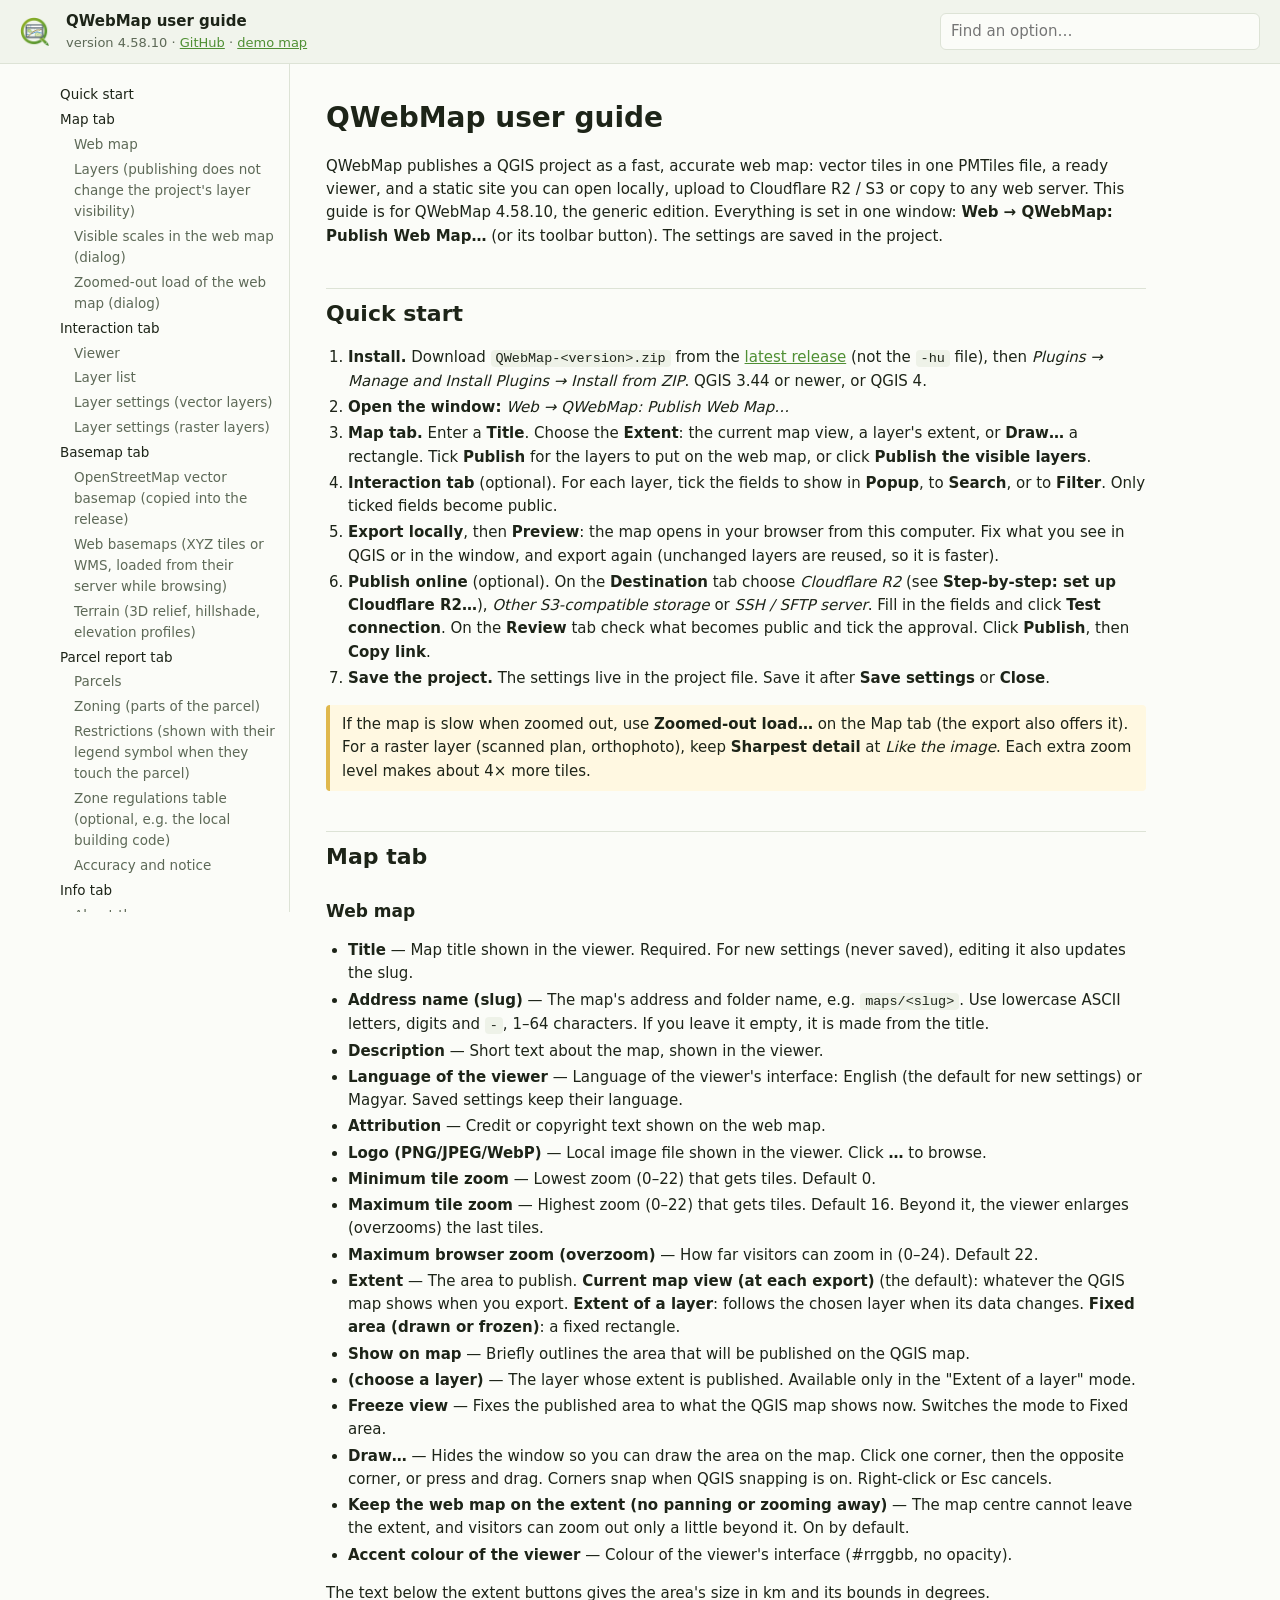
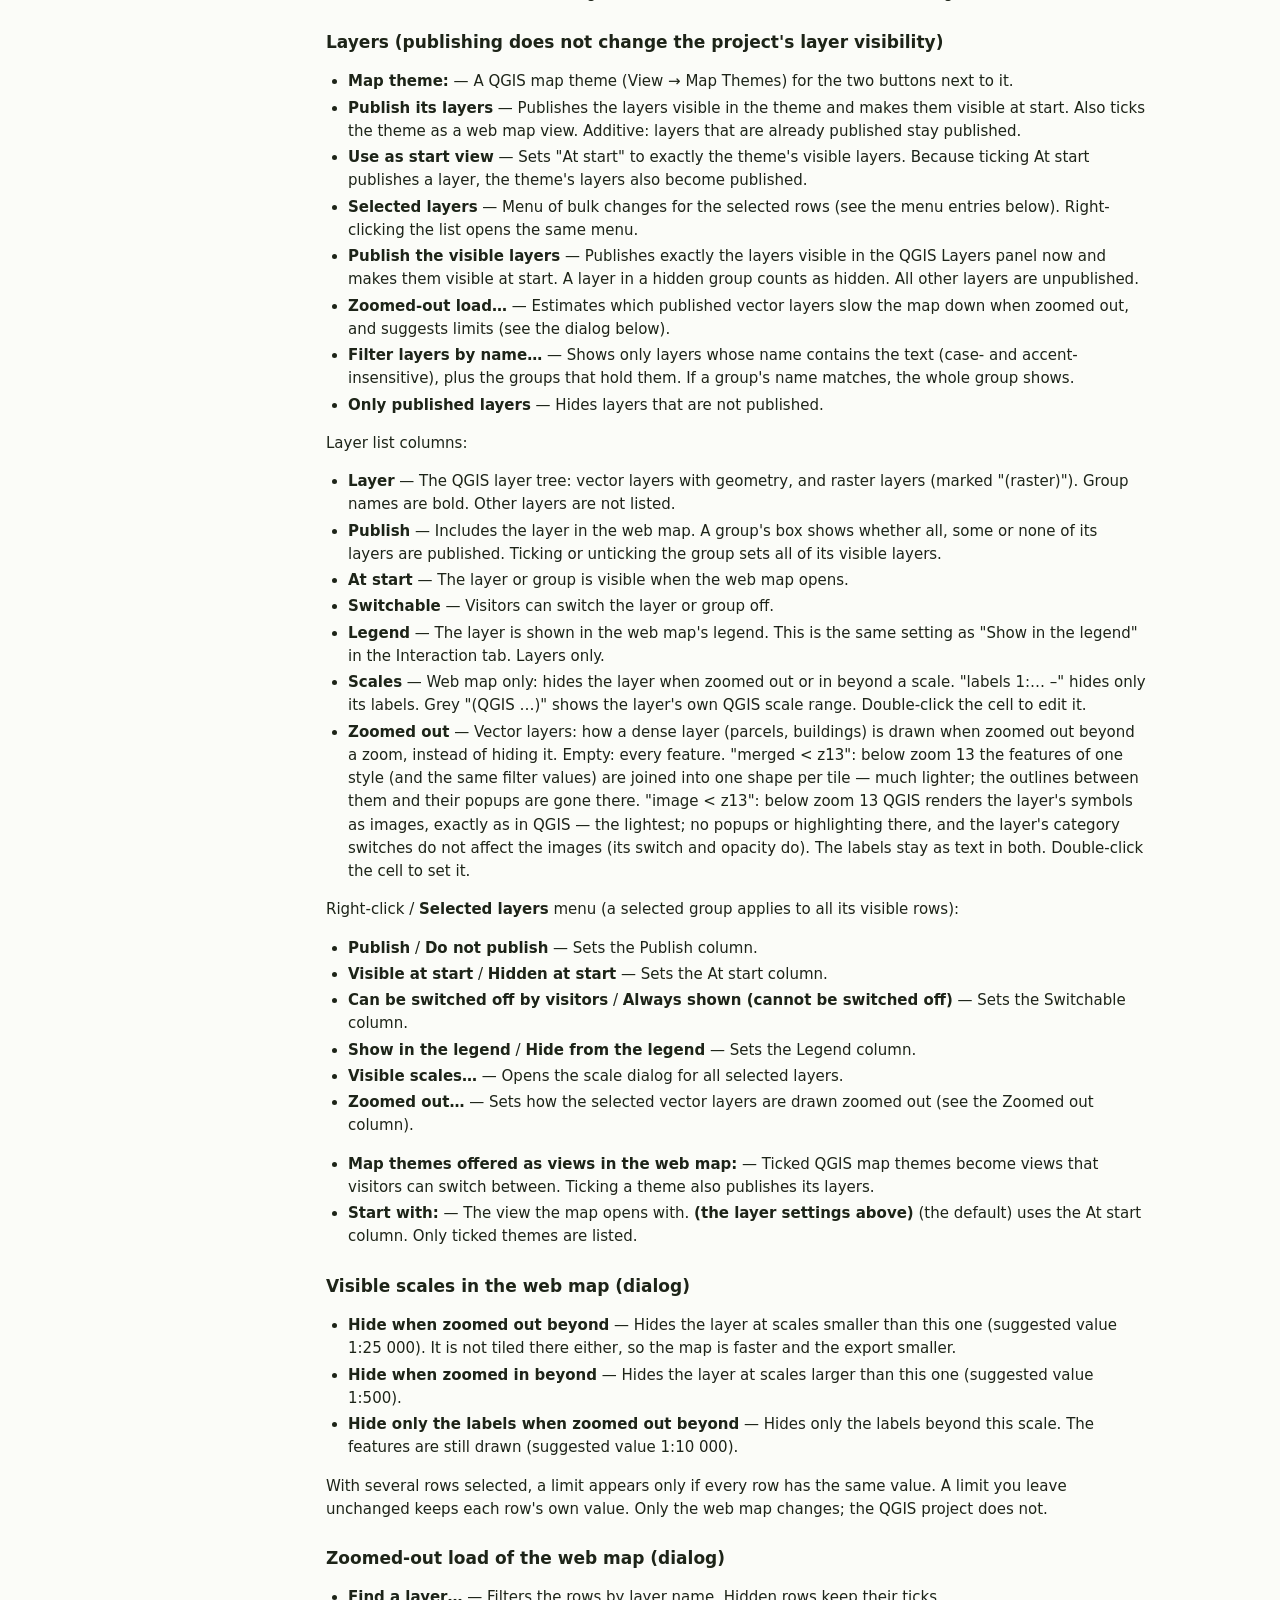
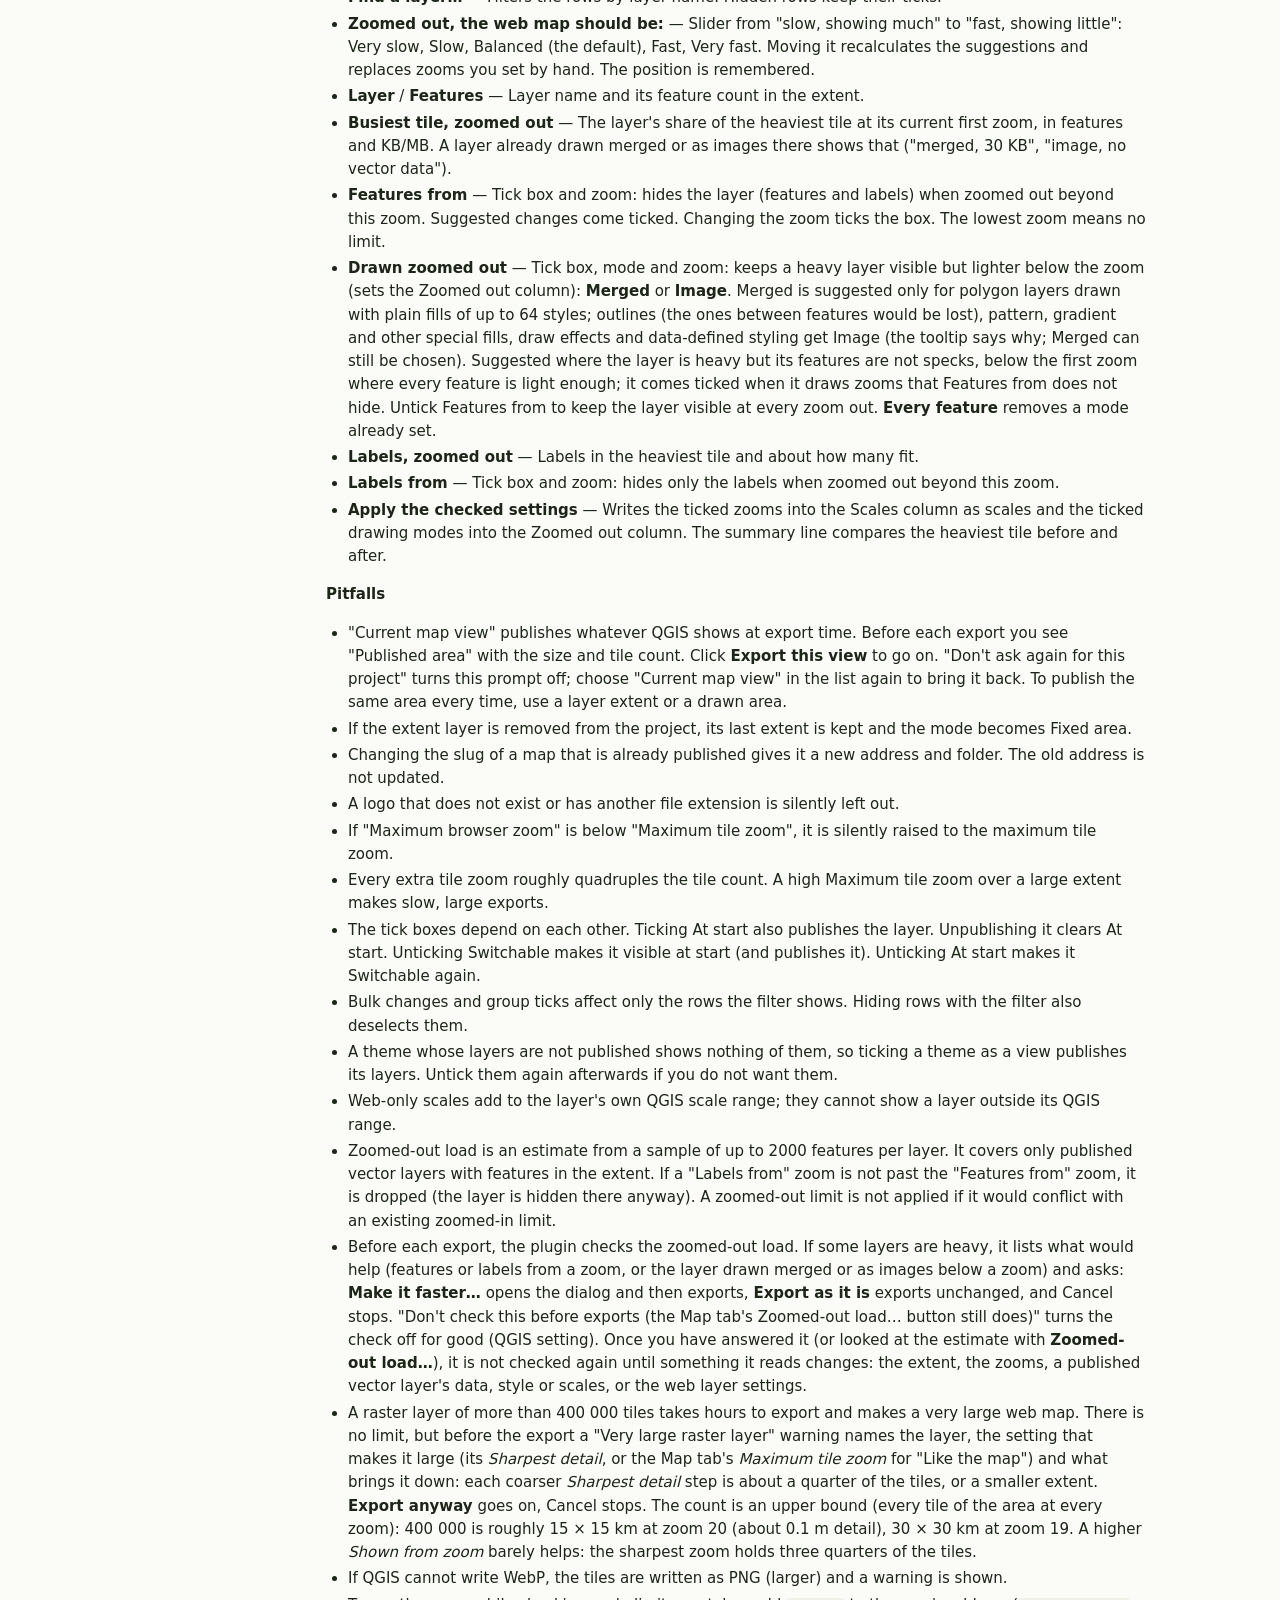
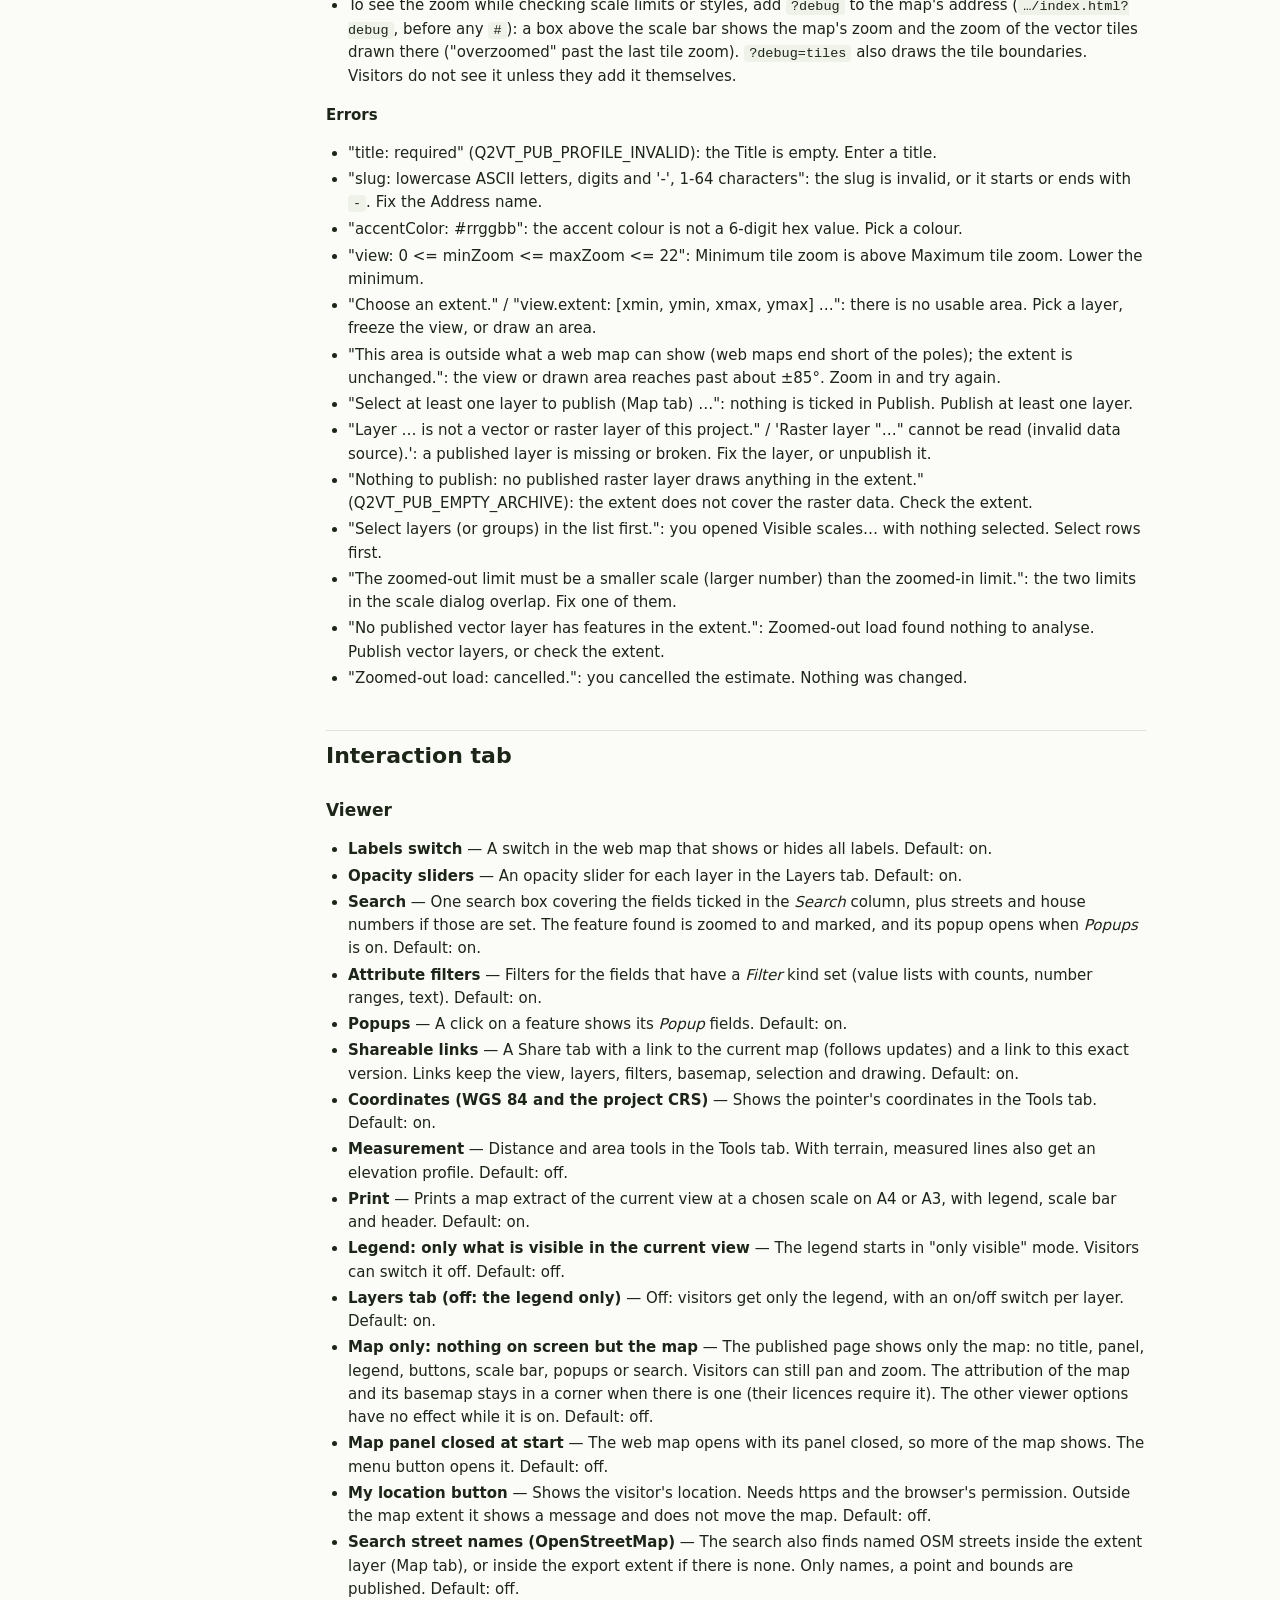
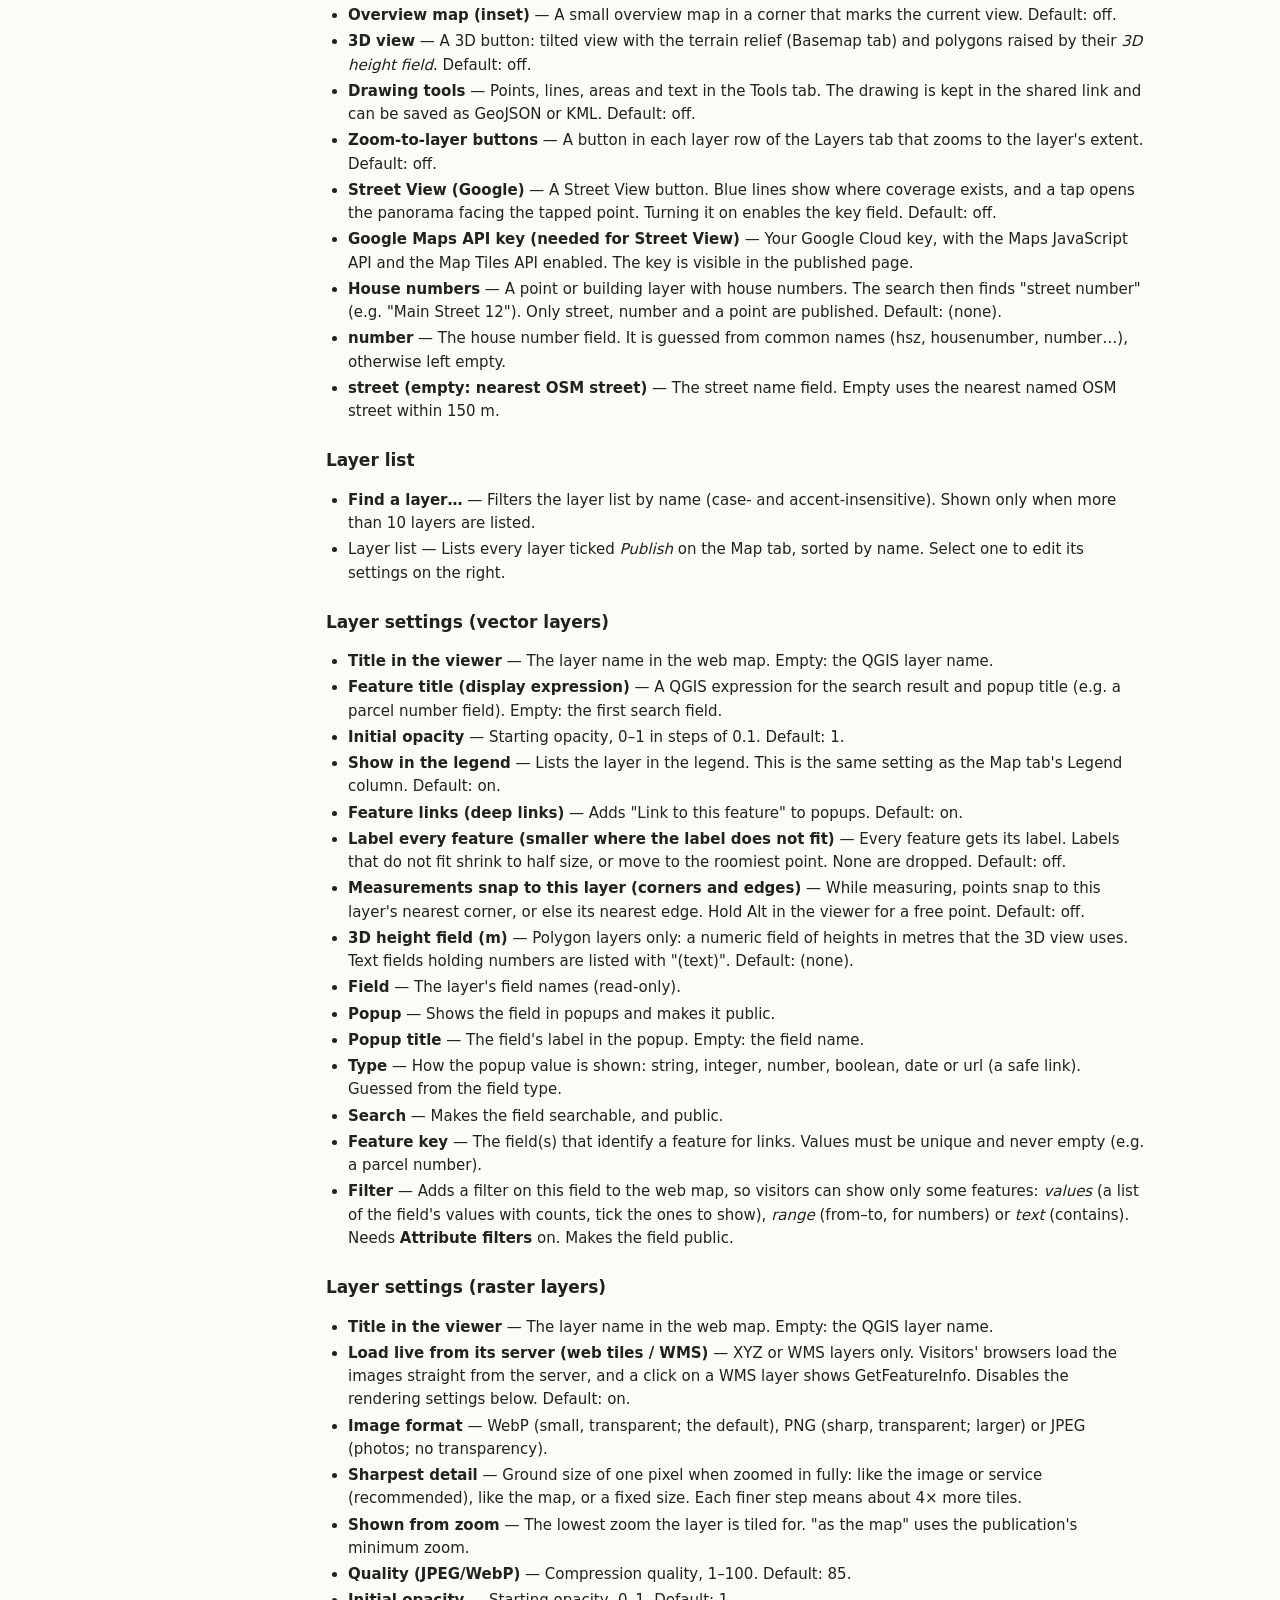
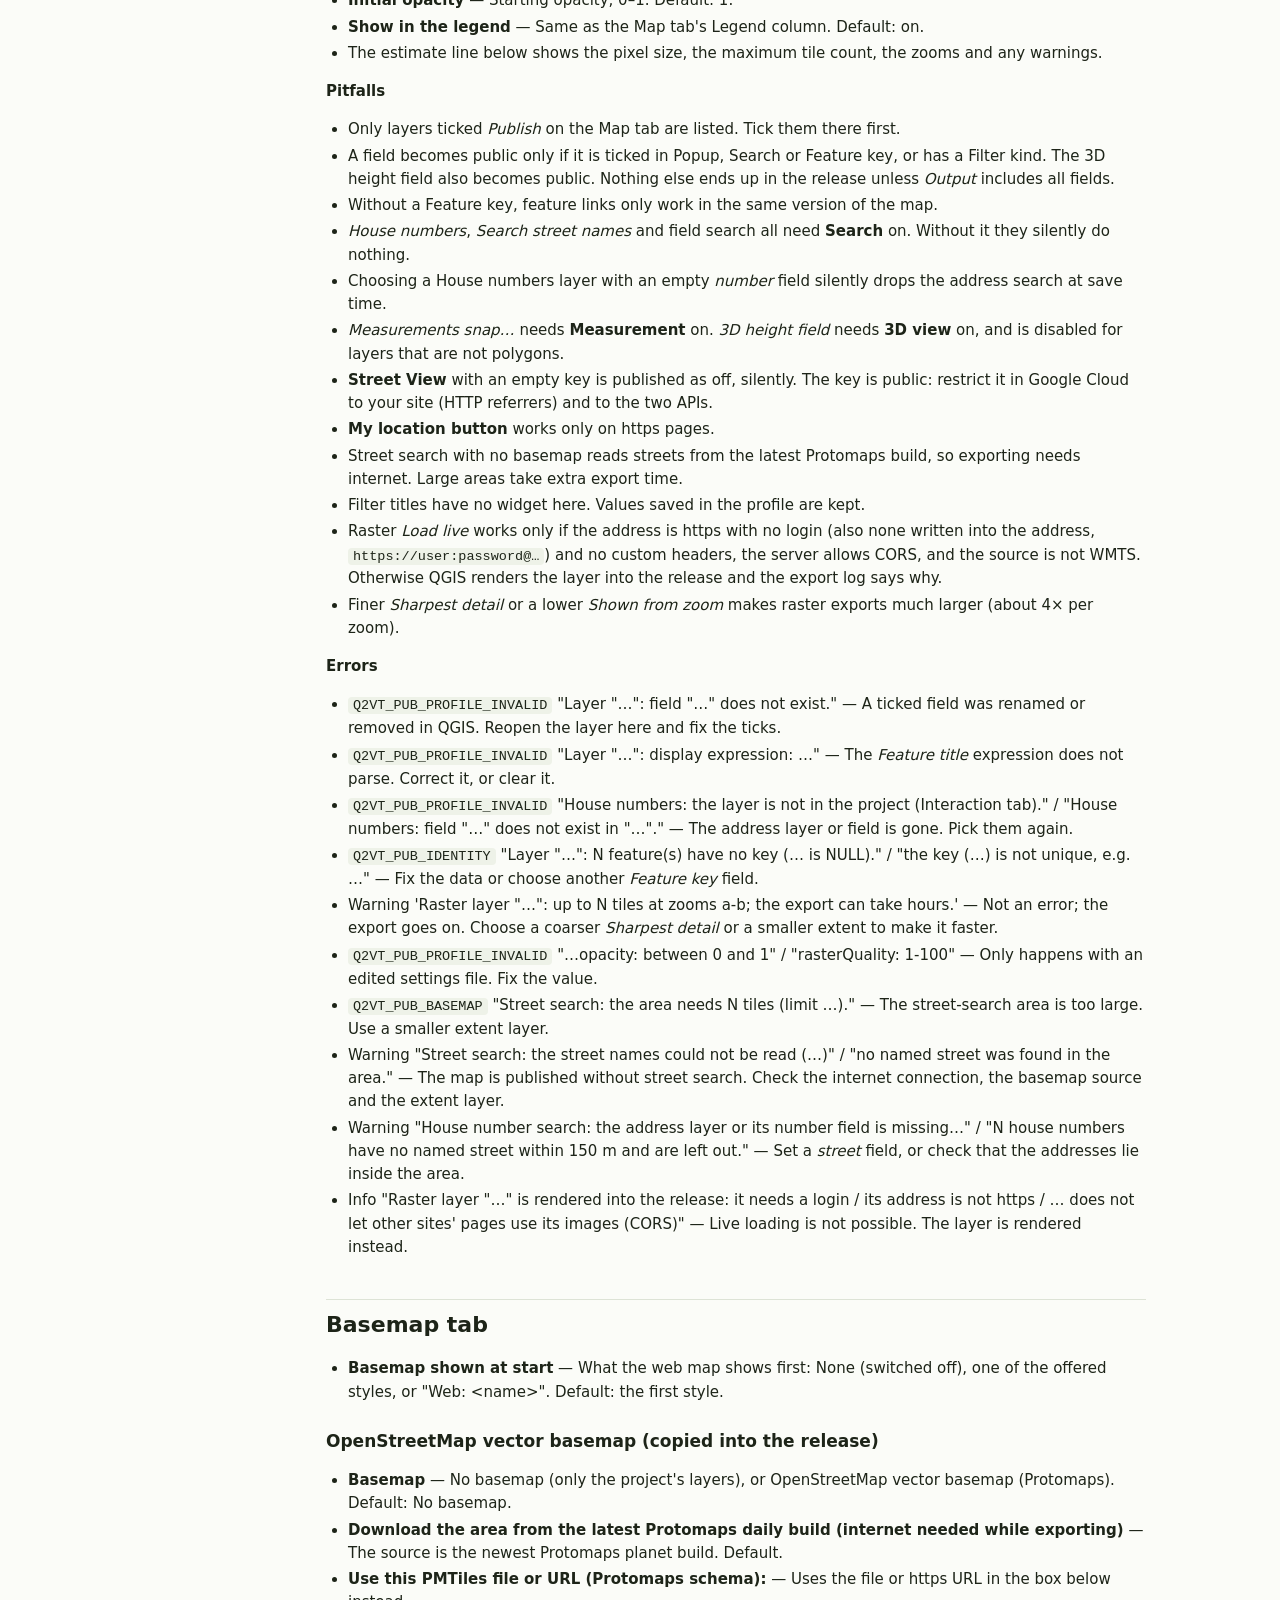
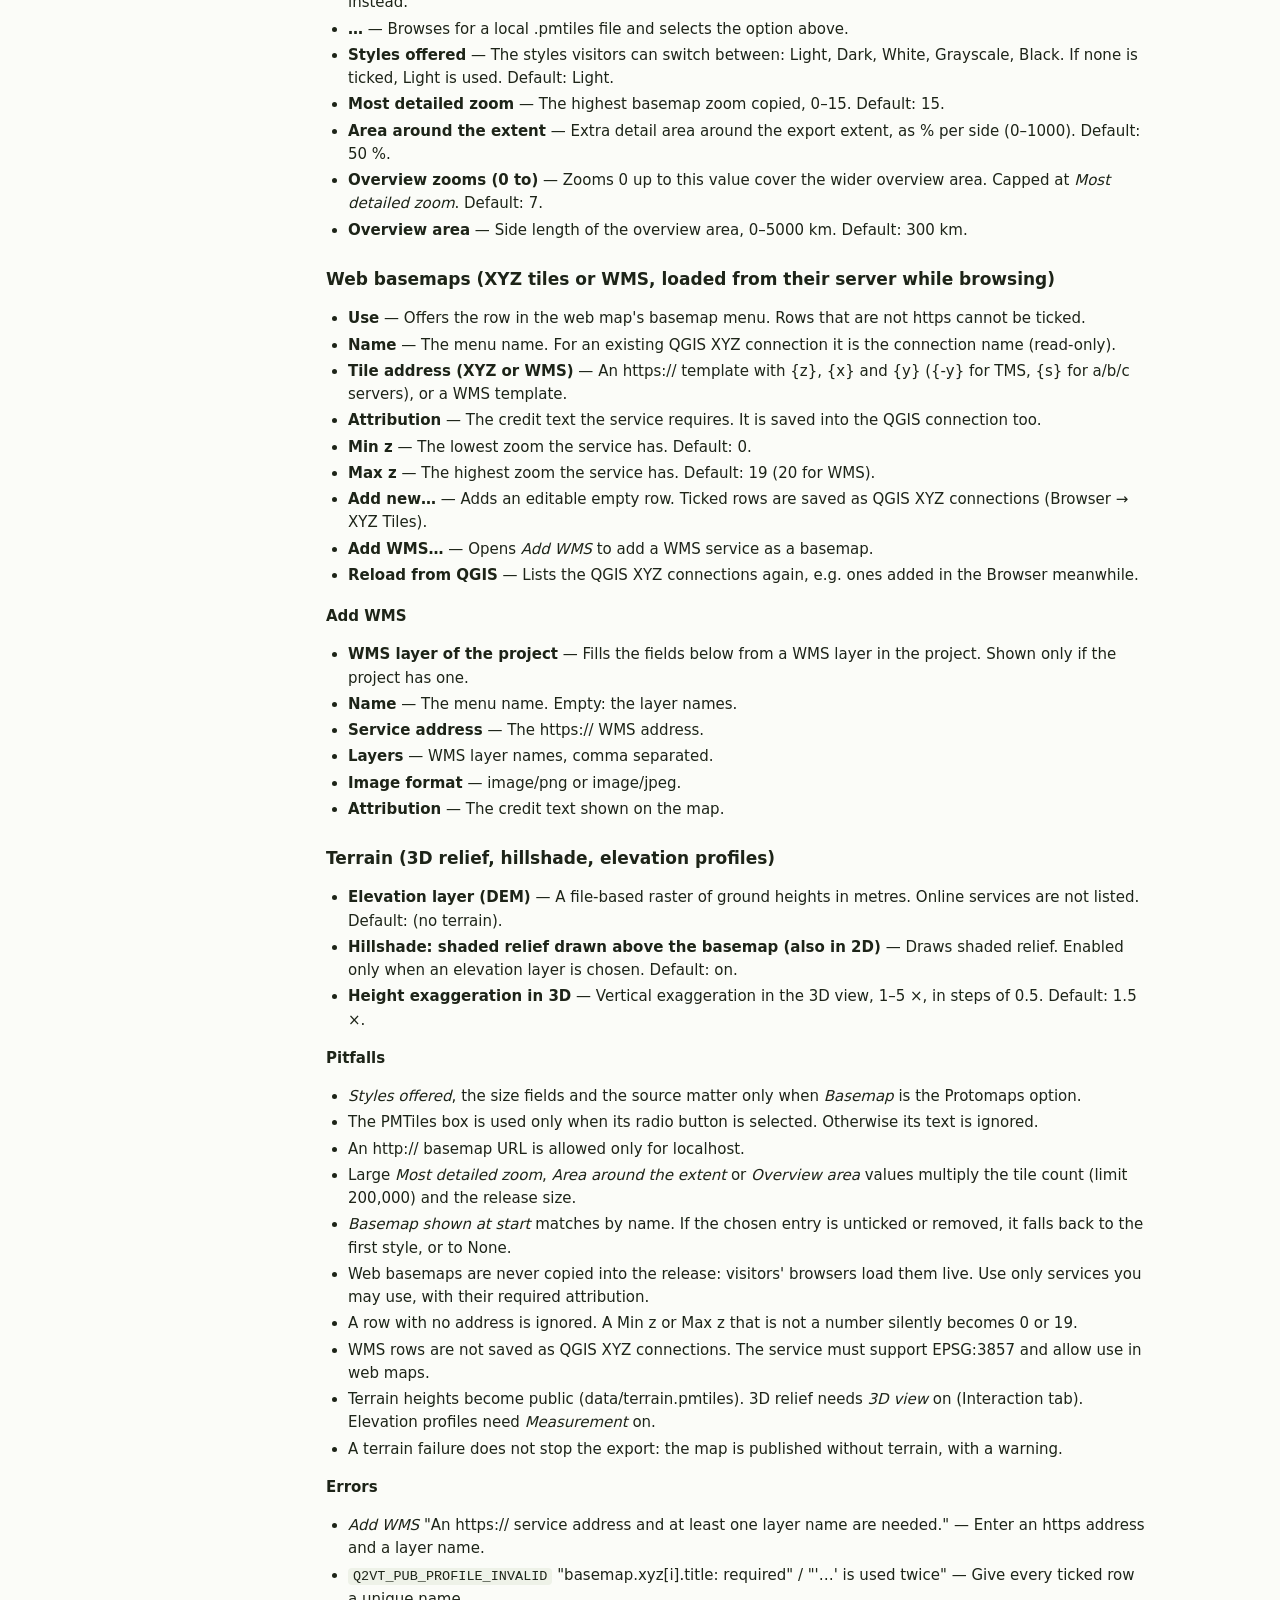
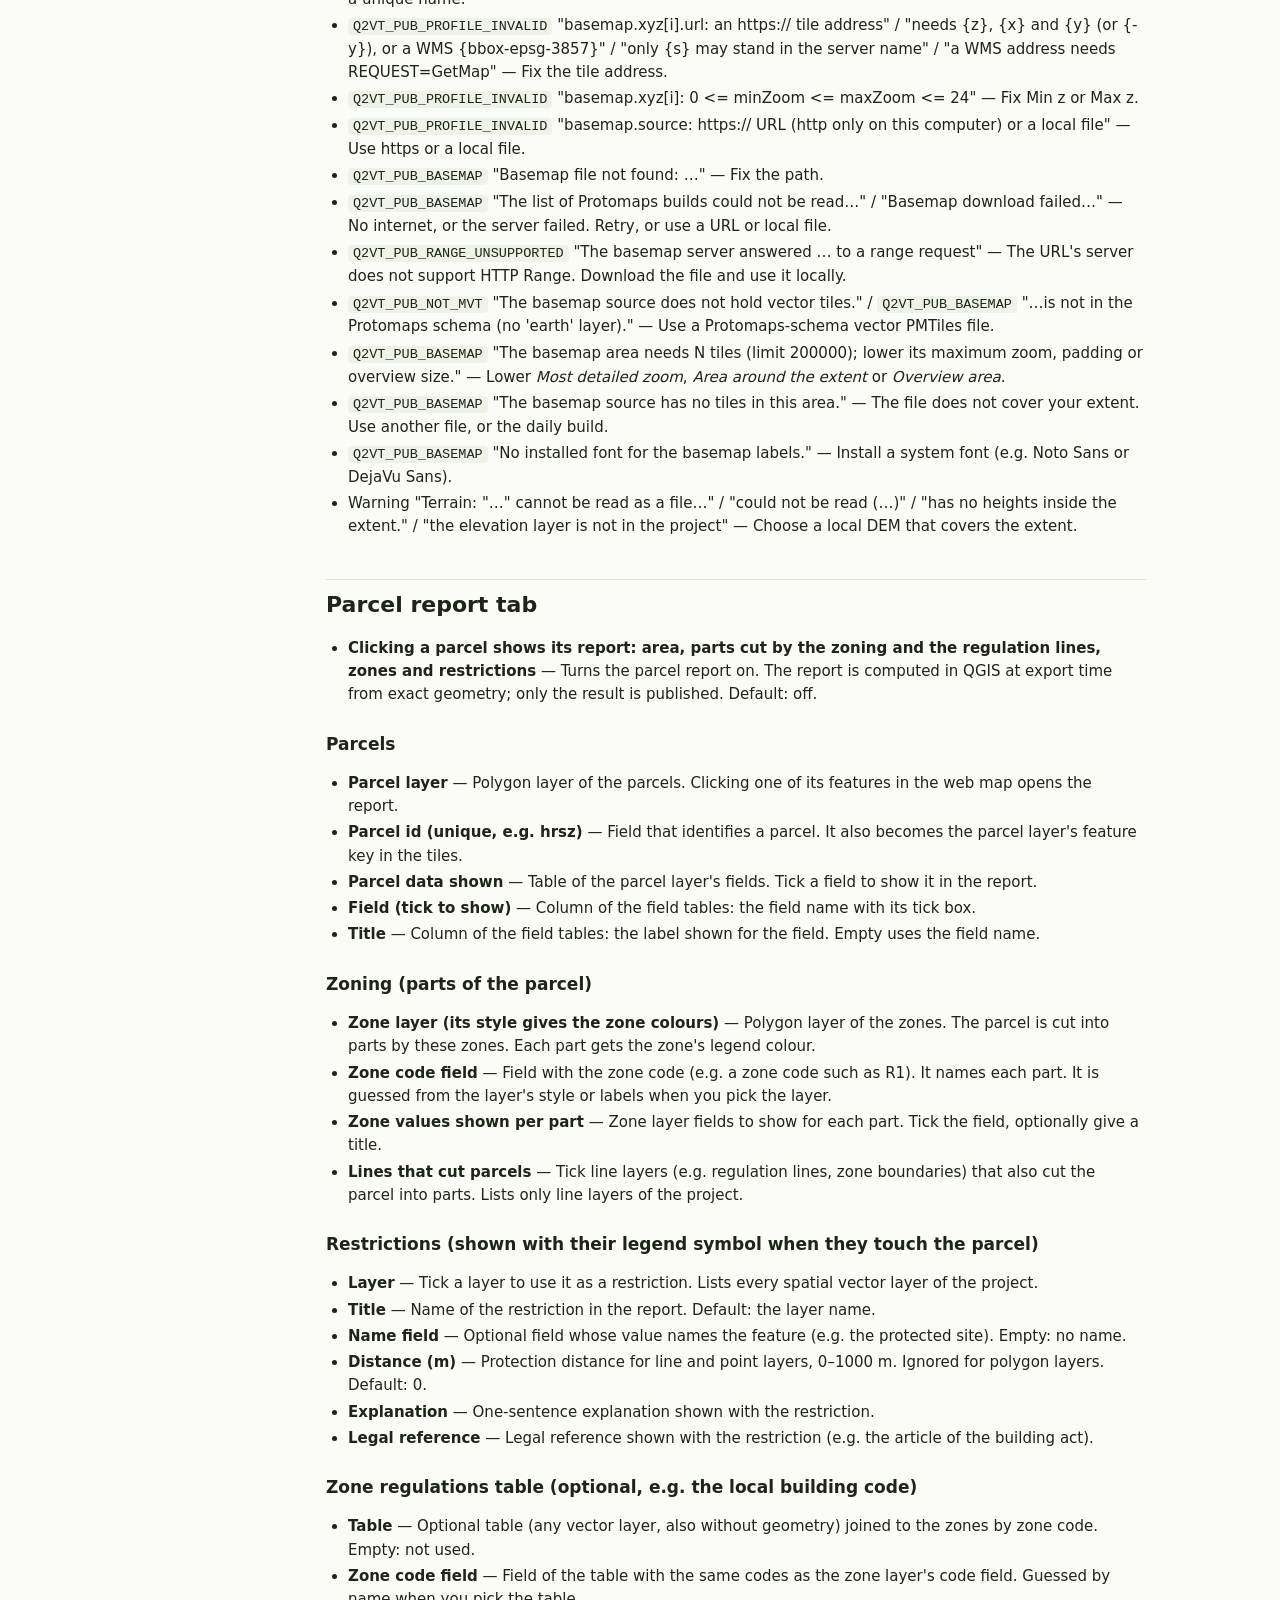
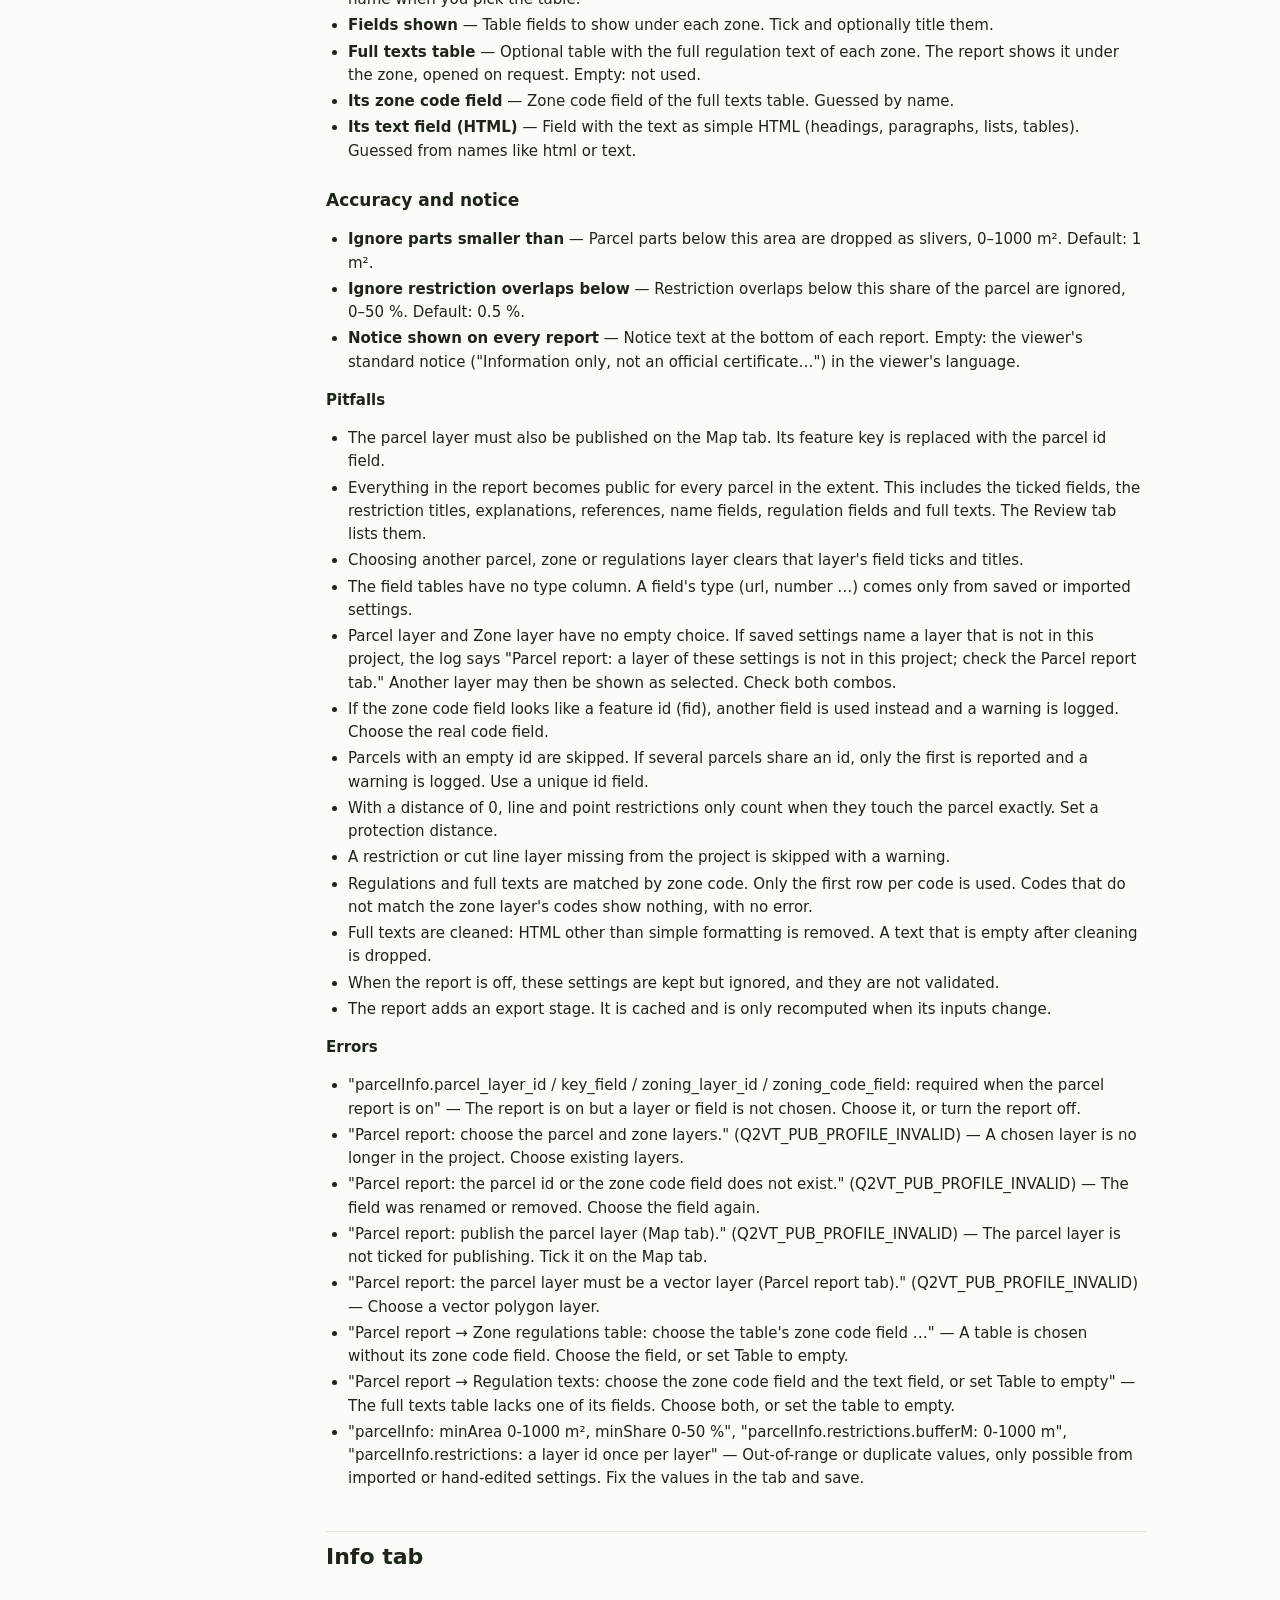
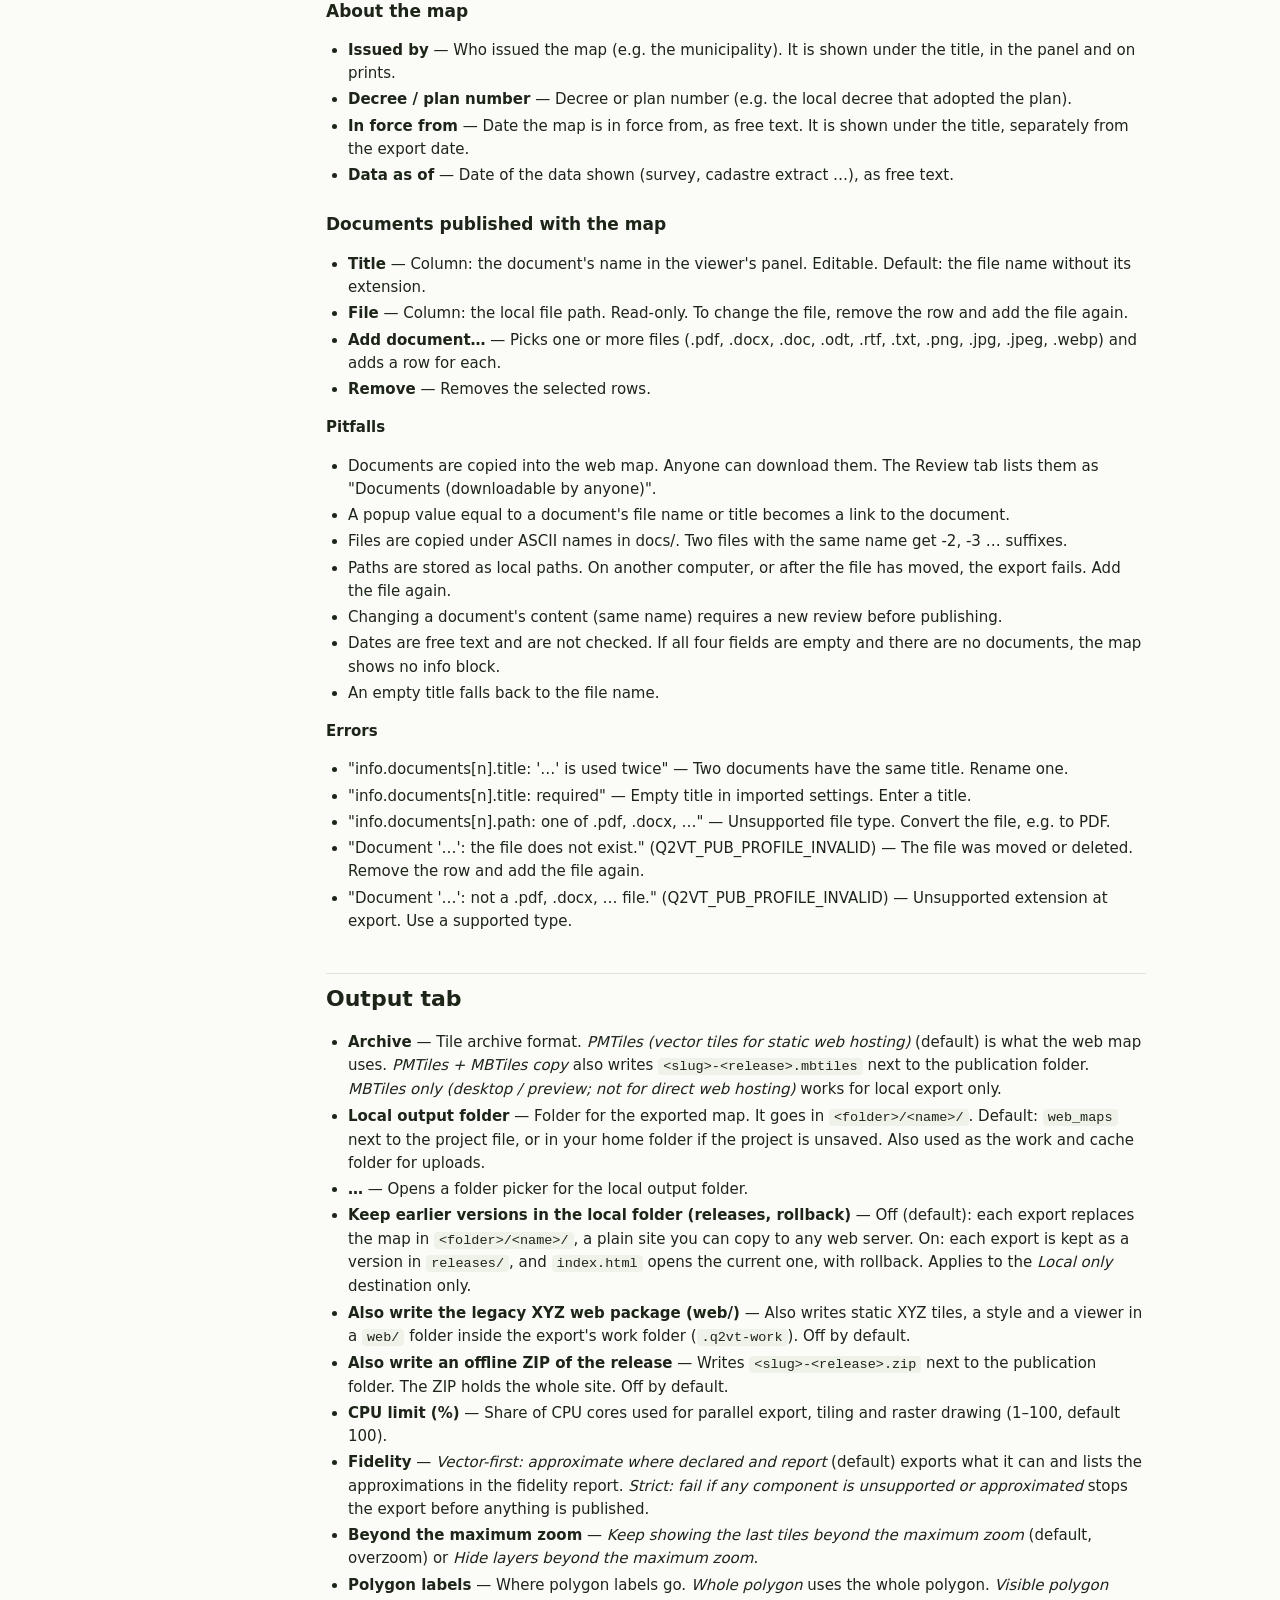
==== usage/index.html @ a3e6a0f9 "User guide: 5ec32c9" ====
<!doctype html>
<html lang="en">
<head>
<meta charset="utf-8">
<meta name="viewport" content="width=device-width, initial-scale=1">
<title>QWebMap user guide</title>
<meta name="description" content="How to use QWebMap, the QGIS plugin that publishes a QGIS project as a web map: every option of the Publish window, with pitfalls and errors.">
<link rel="icon" type="image/png" href="icons/icon.png">
<style>
:root { --bg: #fbfcf8; --fg: #1d2418; --muted: #5d6957; --line: #dde3d6; --panel: #f1f4ec; --accent: #4f8f33;
  --code: #eef2e8; --note: #fff8e1; --note-line: #e0b84d; color-scheme: light; }
@media (prefers-color-scheme: dark) { :root { --bg: #151a13; --fg: #e3e9dc; --muted: #9aa692; --line: #2d3628;
  --panel: #1c2319; --accent: #8cc56b; --code: #242c20; --note: #2b2617; --note-line: #8a7030; color-scheme: dark; } }
* { box-sizing: border-box; }
body { margin: 0; background: var(--bg); color: var(--fg); font: 15px/1.55 system-ui, -apple-system, "Segoe UI", Roboto, sans-serif; }
a { color: var(--accent); }
header { position: sticky; top: 0; z-index: 4; display: flex; gap: 16px; align-items: center; padding: 10px 20px;
  background: var(--panel); border-bottom: 1px solid var(--line); }
header img { width: 30px; height: 30px; }
header .name { font-weight: 700; }
header .ver { color: var(--muted); font-size: 13px; }
header input { margin-left: auto; width: min(320px, 45vw); padding: 6px 10px; border: 1px solid var(--line);
  border-radius: 6px; background: var(--bg); color: var(--fg); font: inherit; }
.layout { display: grid; grid-template-columns: 250px minmax(0, 1fr); max-width: 1200px; margin: 0 auto; }
nav { position: sticky; top: 52px; align-self: start; max-height: calc(100vh - 52px); overflow: auto; padding: 18px 12px 40px 20px;
  font-size: 13.5px; border-right: 1px solid var(--line); }
nav a { display: block; padding: 2px 0; color: var(--fg); text-decoration: none; }
nav a.sub { padding-left: 14px; color: var(--muted); }
nav a:hover { color: var(--accent); }
main { padding: 8px 36px 80px; min-width: 0; }
main > * { max-width: 820px; }
h1 { font-size: 28px; margin: 24px 0 4px; }
h2, h3, h4 { scroll-margin-top: var(--header-h, 70px); }
h2 { font-size: 22px; margin: 40px 0 8px; padding-top: 8px; border-top: 1px solid var(--line); }
h3 { font-size: 17px; margin: 24px 0 6px; }
h4 { font-size: 15px; margin: 18px 0 4px; }
ul, ol { padding-left: 22px; }
li { margin: 3px 0; }
code { background: var(--code); padding: 1px 5px; border-radius: 4px; font-size: 13.5px; }
.note { border-left: 4px solid var(--note-line); background: var(--note); padding: 8px 12px; margin: 12px 0; border-radius: 4px; }
.table { overflow-x: auto; }
table { border-collapse: collapse; margin: 10px 0; font-size: 14px; }
th, td { border: 1px solid var(--line); padding: 5px 9px; text-align: left; vertical-align: top; }
th { background: var(--panel); }
.hidden { display: none !important; }
mark { background: #f6e27a; color: #1d2418; }
#toc-button { display: none; padding: 6px 10px; border: 1px solid var(--line); border-radius: 6px; background: var(--bg);
  color: var(--fg); font: inherit; cursor: pointer; }
@media (max-width: 860px) {
  .layout { grid-template-columns: 1fr; }
  header { flex-wrap: wrap; gap: 8px 12px; }
  header input { order: 3; width: 100%; margin-left: 0; }
  #toc-button { display: block; margin-left: auto; }
  nav { display: none; position: fixed; z-index: 3; left: 0; right: 0; bottom: 0; top: var(--header-h, 100px);
    max-height: none; background: var(--panel); border-right: 0; border-top: 1px solid var(--line); padding: 12px 20px 40px;
    font-size: 15px; }
  nav a { padding: 6px 0; }
  nav.open { display: block; }
  main { padding: 8px 16px 60px; }
}
</style>
</head>
<body>
<header>
  <img src="icons/icon.png" alt="">
  <div><div class="name">QWebMap user guide</div><div class="ver">version 4.58.10 · <a href="https://github.com/danzig666/QWebMap">GitHub</a> · <a href="https://danzig666.github.io/QWebMap/">demo map</a></div></div>
  <button id="toc-button" type="button" aria-expanded="false" aria-controls="toc">Contents</button>
  <input id="find" type="search" placeholder="Find an option…" aria-label="Find an option">
</header>
<div class="layout">
<nav id="toc"><a href="#quick-start">Quick start</a>
<a href="#map-tab">Map tab</a>
<a href="#web-map" class="sub">Web map</a>
<a href="#layers-publishing-does-not-change-the-project-s-layer-visibility" class="sub">Layers (publishing does not change the project's layer visibility)</a>
<a href="#visible-scales-in-the-web-map-dialog" class="sub">Visible scales in the web map (dialog)</a>
<a href="#zoomed-out-load-of-the-web-map-dialog" class="sub">Zoomed-out load of the web map (dialog)</a>
<a href="#interaction-tab">Interaction tab</a>
<a href="#viewer" class="sub">Viewer</a>
<a href="#layer-list" class="sub">Layer list</a>
<a href="#layer-settings-vector-layers" class="sub">Layer settings (vector layers)</a>
<a href="#layer-settings-raster-layers" class="sub">Layer settings (raster layers)</a>
<a href="#basemap-tab">Basemap tab</a>
<a href="#openstreetmap-vector-basemap-copied-into-the-release" class="sub">OpenStreetMap vector basemap (copied into the release)</a>
<a href="#web-basemaps-xyz-tiles-or-wms-loaded-from-their-server-while-browsing" class="sub">Web basemaps (XYZ tiles or WMS, loaded from their server while browsing)</a>
<a href="#terrain-3d-relief-hillshade-elevation-profiles" class="sub">Terrain (3D relief, hillshade, elevation profiles)</a>
<a href="#parcel-report-tab">Parcel report tab</a>
<a href="#parcels" class="sub">Parcels</a>
<a href="#zoning-parts-of-the-parcel" class="sub">Zoning (parts of the parcel)</a>
<a href="#restrictions-shown-with-their-legend-symbol-when-they-touch-the-parcel" class="sub">Restrictions (shown with their legend symbol when they touch the parcel)</a>
<a href="#zone-regulations-table-optional-e-g-the-local-building-code" class="sub">Zone regulations table (optional, e.g. the local building code)</a>
<a href="#accuracy-and-notice" class="sub">Accuracy and notice</a>
<a href="#info-tab">Info tab</a>
<a href="#about-the-map" class="sub">About the map</a>
<a href="#documents-published-with-the-map" class="sub">Documents published with the map</a>
<a href="#output-tab">Output tab</a>
<a href="#destination-tab">Destination tab</a>
<a href="#cloudflare-r2-and-s3-compatible-storage" class="sub">Cloudflare R2 and S3-compatible storage</a>
<a href="#ssh-sftp-server" class="sub">SSH / SFTP server</a>
<a href="#cloudflare-r2-step-by-step-guide-window" class="sub">Cloudflare R2: step by step (guide window)</a>
<a href="#releases-of-lt-map-gt-releases-and-rollback-window" class="sub">Releases of &lt;map&gt; (Releases and rollback… window)</a>
<a href="#review-tab">Review tab</a>
<a href="#window-buttons">Window buttons</a>
<a href="#command-line-processing">Command line (Processing)</a>
<a href="#keeping-this-guide-up-to-date">Keeping this guide up to date</a></nav>
<main>
<h1 id="qwebmap-user-guide">QWebMap user guide</h1>
<p>QWebMap publishes a QGIS project as a fast, accurate web map: vector tiles in one PMTiles file, a ready viewer, and a static site you can open locally, upload to Cloudflare R2 / S3 or copy to any web server. This guide is for QWebMap 4.58.10, the generic edition. Everything is set in one window: <strong>Web → QWebMap: Publish Web Map…</strong> (or its toolbar button). The settings are saved in the project.</p>
<h2 id="quick-start">Quick start</h2>
<ol><li>
<strong>Install.</strong> Download <code>QWebMap-&lt;version&gt;.zip</code> from the <a href="https://github.com/danzig666/QWebMap/releases/latest">latest release</a> (not the <code>-hu</code> file), then <em>Plugins → Manage and Install Plugins → Install from ZIP</em>. QGIS 3.44 or newer, or QGIS 4.
</li><li>
<strong>Open the window:</strong> <em>Web → QWebMap: Publish Web Map…</em>
</li><li>
<strong>Map tab.</strong> Enter a <strong>Title</strong>. Choose the <strong>Extent</strong>: the current map view, a layer's extent, or <strong>Draw…</strong> a rectangle. Tick <strong>Publish</strong> for the layers to put on the web map, or click <strong>Publish the visible layers</strong>.
</li><li>
<strong>Interaction tab</strong> (optional). For each layer, tick the fields to show in <strong>Popup</strong>, to <strong>Search</strong>, or to <strong>Filter</strong>. Only ticked fields become public.
</li><li>
<strong>Export locally</strong>, then <strong>Preview</strong>: the map opens in your browser from this computer. Fix what you see in QGIS or in the window, and export again (unchanged layers are reused, so it is faster).
</li><li>
<strong>Publish online</strong> (optional). On the <strong>Destination</strong> tab choose <em>Cloudflare R2</em> (see <strong>Step-by-step: set up Cloudflare R2…</strong>), <em>Other S3-compatible storage</em> or <em>SSH / SFTP server</em>. Fill in the fields and click <strong>Test connection</strong>. On the <strong>Review</strong> tab check what becomes public and tick the approval. Click <strong>Publish</strong>, then <strong>Copy link</strong>.
</li><li>
<strong>Save the project.</strong> The settings live in the project file. Save it after <strong>Save settings</strong> or <strong>Close</strong>.
</li></ol>
<div class="note">If the map is slow when zoomed out, use <strong>Zoomed-out load…</strong> on the Map tab (the export also offers it). For a raster layer (scanned plan, orthophoto), keep <strong>Sharpest detail</strong> at <em>Like the image</em>. Each extra zoom level makes about 4× more tiles.</div>
<h2 id="map-tab">Map tab</h2>
<h3 id="web-map">Web map</h3>
<ul><li>
<strong>Title</strong> — Map title shown in the viewer. Required. For new settings (never saved), editing it also updates the slug.
</li><li>
<strong>Address name (slug)</strong> — The map's address and folder name, e.g. <code>maps/&lt;slug&gt;</code>. Use lowercase ASCII letters, digits and <code>-</code>, 1–64 characters. If you leave it empty, it is made from the title.
</li><li>
<strong>Description</strong> — Short text about the map, shown in the viewer.
</li><li>
<strong>Language of the viewer</strong> — Language of the viewer's interface: English (the default for new settings) or Magyar. Saved settings keep their language.
</li><li>
<strong>Attribution</strong> — Credit or copyright text shown on the web map.
</li><li>
<strong>Logo (PNG/JPEG/WebP)</strong> — Local image file shown in the viewer. Click <strong>…</strong> to browse.
</li><li>
<strong>Minimum tile zoom</strong> — Lowest zoom (0–22) that gets tiles. Default 0.
</li><li>
<strong>Maximum tile zoom</strong> — Highest zoom (0–22) that gets tiles. Default 16. Beyond it, the viewer enlarges (overzooms) the last tiles.
</li><li>
<strong>Maximum browser zoom (overzoom)</strong> — How far visitors can zoom in (0–24). Default 22.
</li><li>
<strong>Extent</strong> — The area to publish. <strong>Current map view (at each export)</strong> (the default): whatever the QGIS map shows when you export. <strong>Extent of a layer</strong>: follows the chosen layer when its data changes. <strong>Fixed area (drawn or frozen)</strong>: a fixed rectangle.
</li><li>
<strong>Show on map</strong> — Briefly outlines the area that will be published on the QGIS map.
</li><li>
<strong>(choose a layer)</strong> — The layer whose extent is published. Available only in the "Extent of a layer" mode.
</li><li>
<strong>Freeze view</strong> — Fixes the published area to what the QGIS map shows now. Switches the mode to Fixed area.
</li><li>
<strong>Draw…</strong> — Hides the window so you can draw the area on the map. Click one corner, then the opposite corner, or press and drag. Corners snap when QGIS snapping is on. Right-click or Esc cancels.
</li><li>
<strong>Keep the web map on the extent (no panning or zooming away)</strong> — The map centre cannot leave the extent, and visitors can zoom out only a little beyond it. On by default.
</li><li>
<strong>Accent colour of the viewer</strong> — Colour of the viewer's interface (#rrggbb, no opacity).
</li></ul>
<p>The text below the extent buttons gives the area's size in km and its bounds in degrees.</p>
<h3 id="layers-publishing-does-not-change-the-project-s-layer-visibility">Layers (publishing does not change the project's layer visibility)</h3>
<ul><li>
<strong>Map theme:</strong> — A QGIS map theme (View → Map Themes) for the two buttons next to it.
</li><li>
<strong>Publish its layers</strong> — Publishes the layers visible in the theme and makes them visible at start. Also ticks the theme as a web map view. Additive: layers that are already published stay published.
</li><li>
<strong>Use as start view</strong> — Sets "At start" to exactly the theme's visible layers. Because ticking At start publishes a layer, the theme's layers also become published.
</li><li>
<strong>Selected layers</strong> — Menu of bulk changes for the selected rows (see the menu entries below). Right-clicking the list opens the same menu.
</li><li>
<strong>Publish the visible layers</strong> — Publishes exactly the layers visible in the QGIS Layers panel now and makes them visible at start. A layer in a hidden group counts as hidden. All other layers are unpublished.
</li><li>
<strong>Zoomed-out load…</strong> — Estimates which published vector layers slow the map down when zoomed out, and suggests limits (see the dialog below).
</li><li>
<strong>Filter layers by name…</strong> — Shows only layers whose name contains the text (case- and accent-insensitive), plus the groups that hold them. If a group's name matches, the whole group shows.
</li><li>
<strong>Only published layers</strong> — Hides layers that are not published.
</li></ul>
<p>Layer list columns:</p>
<ul><li>
<strong>Layer</strong> — The QGIS layer tree: vector layers with geometry, and raster layers (marked "(raster)"). Group names are bold. Other layers are not listed.
</li><li>
<strong>Publish</strong> — Includes the layer in the web map. A group's box shows whether all, some or none of its layers are published. Ticking or unticking the group sets all of its visible layers.
</li><li>
<strong>At start</strong> — The layer or group is visible when the web map opens.
</li><li>
<strong>Switchable</strong> — Visitors can switch the layer or group off.
</li><li>
<strong>Legend</strong> — The layer is shown in the web map's legend. This is the same setting as "Show in the legend" in the Interaction tab. Layers only.
</li><li>
<strong>Scales</strong> — Web map only: hides the layer when zoomed out or in beyond a scale. "labels 1:… –" hides only its labels. Grey "(QGIS …)" shows the layer's own QGIS scale range. Double-click the cell to edit it.
</li><li>
<strong>Zoomed out</strong> — Vector layers: how a dense layer (parcels, buildings) is drawn when zoomed out beyond a zoom, instead of hiding it. Empty: every feature. "merged &lt; z13": below zoom 13 the features of one style (and the same filter values) are joined into one shape per tile — much lighter; the outlines between them and their popups are gone there. "image &lt; z13": below zoom 13 QGIS renders the layer's symbols as images, exactly as in QGIS — the lightest; no popups or highlighting there, and the layer's category switches do not affect the images (its switch and opacity do). The labels stay as text in both. Double-click the cell to set it.
</li></ul>
<p>Right-click / <strong>Selected layers</strong> menu (a selected group applies to all its visible rows):</p>
<ul><li>
<strong>Publish</strong> / <strong>Do not publish</strong> — Sets the Publish column.
</li><li>
<strong>Visible at start</strong> / <strong>Hidden at start</strong> — Sets the At start column.
</li><li>
<strong>Can be switched off by visitors</strong> / <strong>Always shown (cannot be switched off)</strong> — Sets the Switchable column.
</li><li>
<strong>Show in the legend</strong> / <strong>Hide from the legend</strong> — Sets the Legend column.
</li><li>
<strong>Visible scales…</strong> — Opens the scale dialog for all selected layers.
</li><li>
<strong>Zoomed out…</strong> — Sets how the selected vector layers are drawn zoomed out (see the Zoomed out column).
</li></ul>
<ul><li>
<strong>Map themes offered as views in the web map:</strong> — Ticked QGIS map themes become views that visitors can switch between. Ticking a theme also publishes its layers.
</li><li>
<strong>Start with:</strong> — The view the map opens with. <strong>(the layer settings above)</strong> (the default) uses the At start column. Only ticked themes are listed.
</li></ul>
<h3 id="visible-scales-in-the-web-map-dialog">Visible scales in the web map (dialog)</h3>
<ul><li>
<strong>Hide when zoomed out beyond</strong> — Hides the layer at scales smaller than this one (suggested value 1:25 000). It is not tiled there either, so the map is faster and the export smaller.
</li><li>
<strong>Hide when zoomed in beyond</strong> — Hides the layer at scales larger than this one (suggested value 1:500).
</li><li>
<strong>Hide only the labels when zoomed out beyond</strong> — Hides only the labels beyond this scale. The features are still drawn (suggested value 1:10 000).
</li></ul>
<p>With several rows selected, a limit appears only if every row has the same value. A limit you leave unchanged keeps each row's own value. Only the web map changes; the QGIS project does not.</p>
<h3 id="zoomed-out-load-of-the-web-map-dialog">Zoomed-out load of the web map (dialog)</h3>
<ul><li>
<strong>Find a layer…</strong> — Filters the rows by layer name. Hidden rows keep their ticks.
</li><li>
<strong>Zoomed out, the web map should be:</strong> — Slider from "slow, showing much" to "fast, showing little": Very slow, Slow, Balanced (the default), Fast, Very fast. Moving it recalculates the suggestions and replaces zooms you set by hand. The position is remembered.
</li><li>
<strong>Layer</strong> / <strong>Features</strong> — Layer name and its feature count in the extent.
</li><li>
<strong>Busiest tile, zoomed out</strong> — The layer's share of the heaviest tile at its current first zoom, in features and KB/MB. A layer already drawn merged or as images there shows that ("merged, 30 KB", "image, no vector data").
</li><li>
<strong>Features from</strong> — Tick box and zoom: hides the layer (features and labels) when zoomed out beyond this zoom. Suggested changes come ticked. Changing the zoom ticks the box. The lowest zoom means no limit.
</li><li>
<strong>Drawn zoomed out</strong> — Tick box, mode and zoom: keeps a heavy layer visible but lighter below the zoom (sets the Zoomed out column): <strong>Merged</strong> or <strong>Image</strong>. Merged is suggested only for polygon layers drawn with plain fills of up to 64 styles; outlines (the ones between features would be lost), pattern, gradient and other special fills, draw effects and data-defined styling get Image (the tooltip says why; Merged can still be chosen). Suggested where the layer is heavy but its features are not specks, below the first zoom where every feature is light enough; it comes ticked when it draws zooms that Features from does not hide. Untick Features from to keep the layer visible at every zoom out. <strong>Every feature</strong> removes a mode already set.
</li><li>
<strong>Labels, zoomed out</strong> — Labels in the heaviest tile and about how many fit.
</li><li>
<strong>Labels from</strong> — Tick box and zoom: hides only the labels when zoomed out beyond this zoom.
</li><li>
<strong>Apply the checked settings</strong> — Writes the ticked zooms into the Scales column as scales and the ticked drawing modes into the Zoomed out column. The summary line compares the heaviest tile before and after.
</li></ul>
<p><strong>Pitfalls</strong></p>
<ul><li>
"Current map view" publishes whatever QGIS shows at export time. Before each export you see "Published area" with the size and tile count. Click <strong>Export this view</strong> to go on. "Don't ask again for this project" turns this prompt off; choose "Current map view" in the list again to bring it back. To publish the same area every time, use a layer extent or a drawn area.
</li><li>
If the extent layer is removed from the project, its last extent is kept and the mode becomes Fixed area.
</li><li>
Changing the slug of a map that is already published gives it a new address and folder. The old address is not updated.
</li><li>
A logo that does not exist or has another file extension is silently left out.
</li><li>
If "Maximum browser zoom" is below "Maximum tile zoom", it is silently raised to the maximum tile zoom.
</li><li>
Every extra tile zoom roughly quadruples the tile count. A high Maximum tile zoom over a large extent makes slow, large exports.
</li><li>
The tick boxes depend on each other. Ticking At start also publishes the layer. Unpublishing it clears At start. Unticking Switchable makes it visible at start (and publishes it). Unticking At start makes it Switchable again.
</li><li>
Bulk changes and group ticks affect only the rows the filter shows. Hiding rows with the filter also deselects them.
</li><li>
A theme whose layers are not published shows nothing of them, so ticking a theme as a view publishes its layers. Untick them again afterwards if you do not want them.
</li><li>
Web-only scales add to the layer's own QGIS scale range; they cannot show a layer outside its QGIS range.
</li><li>
Zoomed-out load is an estimate from a sample of up to 2000 features per layer. It covers only published vector layers with features in the extent. If a "Labels from" zoom is not past the "Features from" zoom, it is dropped (the layer is hidden there anyway). A zoomed-out limit is not applied if it would conflict with an existing zoomed-in limit.
</li><li>
Before each export, the plugin checks the zoomed-out load. If some layers are heavy, it lists what would help (features or labels from a zoom, or the layer drawn merged or as images below a zoom) and asks: <strong>Make it faster…</strong> opens the dialog and then exports, <strong>Export as it is</strong> exports unchanged, and Cancel stops. "Don't check this before exports (the Map tab's Zoomed-out load… button still does)" turns the check off for good (QGIS setting). Once you have answered it (or looked at the estimate with <strong>Zoomed-out load…</strong>), it is not checked again until something it reads changes: the extent, the zooms, a published vector layer's data, style or scales, or the web layer settings.
</li><li>
A raster layer of more than 400 000 tiles takes hours to export and makes a very large web map. There is no limit, but before the export a "Very large raster layer" warning names the layer, the setting that makes it large (its <em>Sharpest detail</em>, or the Map tab's <em>Maximum tile zoom</em> for "Like the map") and what brings it down: each coarser <em>Sharpest detail</em> step is about a quarter of the tiles, or a smaller extent. <strong>Export anyway</strong> goes on, Cancel stops. The count is an upper bound (every tile of the area at every zoom): 400 000 is roughly 15 × 15 km at zoom 20 (about 0.1 m detail), 30 × 30 km at zoom 19. A higher <em>Shown from zoom</em> barely helps: the sharpest zoom holds three quarters of the tiles.
</li><li>
If QGIS cannot write WebP, the tiles are written as PNG (larger) and a warning is shown.
</li><li>
To see the zoom while checking scale limits or styles, add <code>?debug</code> to the map's address (<code>…/index.html?debug</code>, before any <code>#</code>): a box above the scale bar shows the map's zoom and the zoom of the vector tiles drawn there ("overzoomed" past the last tile zoom). <code>?debug=tiles</code> also draws the tile boundaries. Visitors do not see it unless they add it themselves.
</li></ul>
<p><strong>Errors</strong></p>
<ul><li>
"title: required" (Q2VT_PUB_PROFILE_INVALID): the Title is empty. Enter a title.
</li><li>
"slug: lowercase ASCII letters, digits and '-', 1-64 characters": the slug is invalid, or it starts or ends with <code>-</code>. Fix the Address name.
</li><li>
"accentColor: #rrggbb": the accent colour is not a 6-digit hex value. Pick a colour.
</li><li>
"view: 0 &lt;= minZoom &lt;= maxZoom &lt;= 22": Minimum tile zoom is above Maximum tile zoom. Lower the minimum.
</li><li>
"Choose an extent." / "view.extent: [xmin, ymin, xmax, ymax] …": there is no usable area. Pick a layer, freeze the view, or draw an area.
</li><li>
"This area is outside what a web map can show (web maps end short of the poles); the extent is unchanged.": the view or drawn area reaches past about ±85°. Zoom in and try again.
</li><li>
"Select at least one layer to publish (Map tab) …": nothing is ticked in Publish. Publish at least one layer.
</li><li>
"Layer … is not a vector or raster layer of this project." / 'Raster layer "…" cannot be read (invalid data source).': a published layer is missing or broken. Fix the layer, or unpublish it.
</li><li>
"Nothing to publish: no published raster layer draws anything in the extent." (Q2VT_PUB_EMPTY_ARCHIVE): the extent does not cover the raster data. Check the extent.
</li><li>
"Select layers (or groups) in the list first.": you opened Visible scales… with nothing selected. Select rows first.
</li><li>
"The zoomed-out limit must be a smaller scale (larger number) than the zoomed-in limit.": the two limits in the scale dialog overlap. Fix one of them.
</li><li>
"No published vector layer has features in the extent.": Zoomed-out load found nothing to analyse. Publish vector layers, or check the extent.
</li><li>
"Zoomed-out load: cancelled.": you cancelled the estimate. Nothing was changed.
</li></ul>
<h2 id="interaction-tab">Interaction tab</h2>
<h3 id="viewer">Viewer</h3>
<ul><li>
<strong>Labels switch</strong> — A switch in the web map that shows or hides all labels. Default: on.
</li><li>
<strong>Opacity sliders</strong> — An opacity slider for each layer in the Layers tab. Default: on.
</li><li>
<strong>Search</strong> — One search box covering the fields ticked in the <em>Search</em> column, plus streets and house numbers if those are set. The feature found is zoomed to and marked, and its popup opens when <em>Popups</em> is on. Default: on.
</li><li>
<strong>Attribute filters</strong> — Filters for the fields that have a <em>Filter</em> kind set (value lists with counts, number ranges, text). Default: on.
</li><li>
<strong>Popups</strong> — A click on a feature shows its <em>Popup</em> fields. Default: on.
</li><li>
<strong>Shareable links</strong> — A Share tab with a link to the current map (follows updates) and a link to this exact version. Links keep the view, layers, filters, basemap, selection and drawing. Default: on.
</li><li>
<strong>Coordinates (WGS 84 and the project CRS)</strong> — Shows the pointer's coordinates in the Tools tab. Default: on.
</li><li>
<strong>Measurement</strong> — Distance and area tools in the Tools tab. With terrain, measured lines also get an elevation profile. Default: off.
</li><li>
<strong>Print</strong> — Prints a map extract of the current view at a chosen scale on A4 or A3, with legend, scale bar and header. Default: on.
</li><li>
<strong>Legend: only what is visible in the current view</strong> — The legend starts in "only visible" mode. Visitors can switch it off. Default: off.
</li><li>
<strong>Layers tab (off: the legend only)</strong> — Off: visitors get only the legend, with an on/off switch per layer. Default: on.
</li><li>
<strong>Map only: nothing on screen but the map</strong> — The published page shows only the map: no title, panel, legend, buttons, scale bar, popups or search. Visitors can still pan and zoom. The attribution of the map and its basemap stays in a corner when there is one (their licences require it). The other viewer options have no effect while it is on. Default: off.
</li><li>
<strong>Map panel closed at start</strong> — The web map opens with its panel closed, so more of the map shows. The menu button opens it. Default: off.
</li><li>
<strong>My location button</strong> — Shows the visitor's location. Needs https and the browser's permission. Outside the map extent it shows a message and does not move the map. Default: off.
</li><li>
<strong>Search street names (OpenStreetMap)</strong> — The search also finds named OSM streets inside the extent layer (Map tab), or inside the export extent if there is none. Only names, a point and bounds are published. Default: off.
</li><li>
<strong>Overview map (inset)</strong> — A small overview map in a corner that marks the current view. Default: off.
</li><li>
<strong>3D view</strong> — A 3D button: tilted view with the terrain relief (Basemap tab) and polygons raised by their <em>3D height field</em>. Default: off.
</li><li>
<strong>Drawing tools</strong> — Points, lines, areas and text in the Tools tab. The drawing is kept in the shared link and can be saved as GeoJSON or KML. Default: off.
</li><li>
<strong>Zoom-to-layer buttons</strong> — A button in each layer row of the Layers tab that zooms to the layer's extent. Default: off.
</li><li>
<strong>Street View (Google)</strong> — A Street View button. Blue lines show where coverage exists, and a tap opens the panorama facing the tapped point. Turning it on enables the key field. Default: off.
</li><li>
<strong>Google Maps API key (needed for Street View)</strong> — Your Google Cloud key, with the Maps JavaScript API and the Map Tiles API enabled. The key is visible in the published page.
</li><li>
<strong>House numbers</strong> — A point or building layer with house numbers. The search then finds "street number" (e.g. "Main Street 12"). Only street, number and a point are published. Default: (none).
</li><li>
<strong>number</strong> — The house number field. It is guessed from common names (hsz, housenumber, number…), otherwise left empty.
</li><li>
<strong>street (empty: nearest OSM street)</strong> — The street name field. Empty uses the nearest named OSM street within 150 m.
</li></ul>
<h3 id="layer-list">Layer list</h3>
<ul><li>
<strong>Find a layer…</strong> — Filters the layer list by name (case- and accent-insensitive). Shown only when more than 10 layers are listed.
</li><li>
Layer list — Lists every layer ticked <em>Publish</em> on the Map tab, sorted by name. Select one to edit its settings on the right.
</li></ul>
<h3 id="layer-settings-vector-layers">Layer settings (vector layers)</h3>
<ul><li>
<strong>Title in the viewer</strong> — The layer name in the web map. Empty: the QGIS layer name.
</li><li>
<strong>Feature title (display expression)</strong> — A QGIS expression for the search result and popup title (e.g. a parcel number field). Empty: the first search field.
</li><li>
<strong>Initial opacity</strong> — Starting opacity, 0–1 in steps of 0.1. Default: 1.
</li><li>
<strong>Show in the legend</strong> — Lists the layer in the legend. This is the same setting as the Map tab's Legend column. Default: on.
</li><li>
<strong>Feature links (deep links)</strong> — Adds "Link to this feature" to popups. Default: on.
</li><li>
<strong>Label every feature (smaller where the label does not fit)</strong> — Every feature gets its label. Labels that do not fit shrink to half size, or move to the roomiest point. None are dropped. Default: off.
</li><li>
<strong>Measurements snap to this layer (corners and edges)</strong> — While measuring, points snap to this layer's nearest corner, or else its nearest edge. Hold Alt in the viewer for a free point. Default: off.
</li><li>
<strong>3D height field (m)</strong> — Polygon layers only: a numeric field of heights in metres that the 3D view uses. Text fields holding numbers are listed with "(text)". Default: (none).
</li><li>
<strong>Field</strong> — The layer's field names (read-only).
</li><li>
<strong>Popup</strong> — Shows the field in popups and makes it public.
</li><li>
<strong>Popup title</strong> — The field's label in the popup. Empty: the field name.
</li><li>
<strong>Type</strong> — How the popup value is shown: string, integer, number, boolean, date or url (a safe link). Guessed from the field type.
</li><li>
<strong>Search</strong> — Makes the field searchable, and public.
</li><li>
<strong>Feature key</strong> — The field(s) that identify a feature for links. Values must be unique and never empty (e.g. a parcel number).
</li><li>
<strong>Filter</strong> — Adds a filter on this field to the web map, so visitors can show only some features: <em>values</em> (a list of the field's values with counts, tick the ones to show), <em>range</em> (from–to, for numbers) or <em>text</em> (contains). Needs <strong>Attribute filters</strong> on. Makes the field public.
</li></ul>
<h3 id="layer-settings-raster-layers">Layer settings (raster layers)</h3>
<ul><li>
<strong>Title in the viewer</strong> — The layer name in the web map. Empty: the QGIS layer name.
</li><li>
<strong>Load live from its server (web tiles / WMS)</strong> — XYZ or WMS layers only. Visitors' browsers load the images straight from the server, and a click on a WMS layer shows GetFeatureInfo. Disables the rendering settings below. Default: on.
</li><li>
<strong>Image format</strong> — WebP (small, transparent; the default), PNG (sharp, transparent; larger) or JPEG (photos; no transparency).
</li><li>
<strong>Sharpest detail</strong> — Ground size of one pixel when zoomed in fully: like the image or service (recommended), like the map, or a fixed size. Each finer step means about 4× more tiles.
</li><li>
<strong>Shown from zoom</strong> — The lowest zoom the layer is tiled for. "as the map" uses the publication's minimum zoom.
</li><li>
<strong>Quality (JPEG/WebP)</strong> — Compression quality, 1–100. Default: 85.
</li><li>
<strong>Initial opacity</strong> — Starting opacity, 0–1. Default: 1.
</li><li>
<strong>Show in the legend</strong> — Same as the Map tab's Legend column. Default: on.
</li><li>
The estimate line below shows the pixel size, the maximum tile count, the zooms and any warnings.
</li></ul>
<p><strong>Pitfalls</strong></p>
<ul><li>
Only layers ticked <em>Publish</em> on the Map tab are listed. Tick them there first.
</li><li>
A field becomes public only if it is ticked in Popup, Search or Feature key, or has a Filter kind. The 3D height field also becomes public. Nothing else ends up in the release unless <em>Output</em> includes all fields.
</li><li>
Without a Feature key, feature links only work in the same version of the map.
</li><li>
<em>House numbers</em>, <em>Search street names</em> and field search all need <strong>Search</strong> on. Without it they silently do nothing.
</li><li>
Choosing a House numbers layer with an empty <em>number</em> field silently drops the address search at save time.
</li><li>
<em>Measurements snap…</em> needs <strong>Measurement</strong> on. <em>3D height field</em> needs <strong>3D view</strong> on, and is disabled for layers that are not polygons.
</li><li>
<strong>Street View</strong> with an empty key is published as off, silently. The key is public: restrict it in Google Cloud to your site (HTTP referrers) and to the two APIs.
</li><li>
<strong>My location button</strong> works only on https pages.
</li><li>
Street search with no basemap reads streets from the latest Protomaps build, so exporting needs internet. Large areas take extra export time.
</li><li>
Filter titles have no widget here. Values saved in the profile are kept.
</li><li>
Raster <em>Load live</em> works only if the address is https with no login (also none written into the address, <code>https://user:password@…</code>) and no custom headers, the server allows CORS, and the source is not WMTS. Otherwise QGIS renders the layer into the release and the export log says why.
</li><li>
Finer <em>Sharpest detail</em> or a lower <em>Shown from zoom</em> makes raster exports much larger (about 4× per zoom).
</li></ul>
<p><strong>Errors</strong></p>
<ul><li>
<code>Q2VT_PUB_PROFILE_INVALID</code> "Layer "…": field "…" does not exist." — A ticked field was renamed or removed in QGIS. Reopen the layer here and fix the ticks.
</li><li>
<code>Q2VT_PUB_PROFILE_INVALID</code> "Layer "…": display expression: …" — The <em>Feature title</em> expression does not parse. Correct it, or clear it.
</li><li>
<code>Q2VT_PUB_PROFILE_INVALID</code> "House numbers: the layer is not in the project (Interaction tab)." / "House numbers: field "…" does not exist in "…"." — The address layer or field is gone. Pick them again.
</li><li>
<code>Q2VT_PUB_IDENTITY</code> "Layer "…": N feature(s) have no key (… is NULL)." / "the key (…) is not unique, e.g. …" — Fix the data or choose another <em>Feature key</em> field.
</li><li>
Warning 'Raster layer "…": up to N tiles at zooms a-b; the export can take hours.' — Not an error; the export goes on. Choose a coarser <em>Sharpest detail</em> or a smaller extent to make it faster.
</li><li>
<code>Q2VT_PUB_PROFILE_INVALID</code> "…opacity: between 0 and 1" / "rasterQuality: 1-100" — Only happens with an edited settings file. Fix the value.
</li><li>
<code>Q2VT_PUB_BASEMAP</code> "Street search: the area needs N tiles (limit …)." — The street-search area is too large. Use a smaller extent layer.
</li><li>
Warning "Street search: the street names could not be read (…)" / "no named street was found in the area." — The map is published without street search. Check the internet connection, the basemap source and the extent layer.
</li><li>
Warning "House number search: the address layer or its number field is missing…" / "N house numbers have no named street within 150 m and are left out." — Set a <em>street</em> field, or check that the addresses lie inside the area.
</li><li>
Info "Raster layer "…" is rendered into the release: it needs a login / its address is not https / … does not let other sites' pages use its images (CORS)" — Live loading is not possible. The layer is rendered instead.
</li></ul>
<h2 id="basemap-tab">Basemap tab</h2>
<ul><li>
<strong>Basemap shown at start</strong> — What the web map shows first: None (switched off), one of the offered styles, or "Web: &lt;name&gt;". Default: the first style.
</li></ul>
<h3 id="openstreetmap-vector-basemap-copied-into-the-release">OpenStreetMap vector basemap (copied into the release)</h3>
<ul><li>
<strong>Basemap</strong> — No basemap (only the project's layers), or OpenStreetMap vector basemap (Protomaps). Default: No basemap.
</li><li>
<strong>Download the area from the latest Protomaps daily build (internet needed while exporting)</strong> — The source is the newest Protomaps planet build. Default.
</li><li>
<strong>Use this PMTiles file or URL (Protomaps schema):</strong> — Uses the file or https URL in the box below instead.
</li><li>
<strong>…</strong> — Browses for a local .pmtiles file and selects the option above.
</li><li>
<strong>Styles offered</strong> — The styles visitors can switch between: Light, Dark, White, Grayscale, Black. If none is ticked, Light is used. Default: Light.
</li><li>
<strong>Most detailed zoom</strong> — The highest basemap zoom copied, 0–15. Default: 15.
</li><li>
<strong>Area around the extent</strong> — Extra detail area around the export extent, as % per side (0–1000). Default: 50 %.
</li><li>
<strong>Overview zooms (0 to)</strong> — Zooms 0 up to this value cover the wider overview area. Capped at <em>Most detailed zoom</em>. Default: 7.
</li><li>
<strong>Overview area</strong> — Side length of the overview area, 0–5000 km. Default: 300 km.
</li></ul>
<h3 id="web-basemaps-xyz-tiles-or-wms-loaded-from-their-server-while-browsing">Web basemaps (XYZ tiles or WMS, loaded from their server while browsing)</h3>
<ul><li>
<strong>Use</strong> — Offers the row in the web map's basemap menu. Rows that are not https cannot be ticked.
</li><li>
<strong>Name</strong> — The menu name. For an existing QGIS XYZ connection it is the connection name (read-only).
</li><li>
<strong>Tile address (XYZ or WMS)</strong> — An https:// template with {z}, {x} and {y} ({-y} for TMS, {s} for a/b/c servers), or a WMS template.
</li><li>
<strong>Attribution</strong> — The credit text the service requires. It is saved into the QGIS connection too.
</li><li>
<strong>Min z</strong> — The lowest zoom the service has. Default: 0.
</li><li>
<strong>Max z</strong> — The highest zoom the service has. Default: 19 (20 for WMS).
</li><li>
<strong>Add new…</strong> — Adds an editable empty row. Ticked rows are saved as QGIS XYZ connections (Browser → XYZ Tiles).
</li><li>
<strong>Add WMS…</strong> — Opens <em>Add WMS</em> to add a WMS service as a basemap.
</li><li>
<strong>Reload from QGIS</strong> — Lists the QGIS XYZ connections again, e.g. ones added in the Browser meanwhile.
</li></ul>
<h4 id="add-wms">Add WMS</h4>
<ul><li>
<strong>WMS layer of the project</strong> — Fills the fields below from a WMS layer in the project. Shown only if the project has one.
</li><li>
<strong>Name</strong> — The menu name. Empty: the layer names.
</li><li>
<strong>Service address</strong> — The https:// WMS address.
</li><li>
<strong>Layers</strong> — WMS layer names, comma separated.
</li><li>
<strong>Image format</strong> — image/png or image/jpeg.
</li><li>
<strong>Attribution</strong> — The credit text shown on the map.
</li></ul>
<h3 id="terrain-3d-relief-hillshade-elevation-profiles">Terrain (3D relief, hillshade, elevation profiles)</h3>
<ul><li>
<strong>Elevation layer (DEM)</strong> — A file-based raster of ground heights in metres. Online services are not listed. Default: (no terrain).
</li><li>
<strong>Hillshade: shaded relief drawn above the basemap (also in 2D)</strong> — Draws shaded relief. Enabled only when an elevation layer is chosen. Default: on.
</li><li>
<strong>Height exaggeration in 3D</strong> — Vertical exaggeration in the 3D view, 1–5 ×, in steps of 0.5. Default: 1.5 ×.
</li></ul>
<p><strong>Pitfalls</strong></p>
<ul><li>
<em>Styles offered</em>, the size fields and the source matter only when <em>Basemap</em> is the Protomaps option.
</li><li>
The PMTiles box is used only when its radio button is selected. Otherwise its text is ignored.
</li><li>
An http:// basemap URL is allowed only for localhost.
</li><li>
Large <em>Most detailed zoom</em>, <em>Area around the extent</em> or <em>Overview area</em> values multiply the tile count (limit 200,000) and the release size.
</li><li>
<em>Basemap shown at start</em> matches by name. If the chosen entry is unticked or removed, it falls back to the first style, or to None.
</li><li>
Web basemaps are never copied into the release: visitors' browsers load them live. Use only services you may use, with their required attribution.
</li><li>
A row with no address is ignored. A Min z or Max z that is not a number silently becomes 0 or 19.
</li><li>
WMS rows are not saved as QGIS XYZ connections. The service must support EPSG:3857 and allow use in web maps.
</li><li>
Terrain heights become public (data/terrain.pmtiles). 3D relief needs <em>3D view</em> on (Interaction tab). Elevation profiles need <em>Measurement</em> on.
</li><li>
A terrain failure does not stop the export: the map is published without terrain, with a warning.
</li></ul>
<p><strong>Errors</strong></p>
<ul><li>
<em>Add WMS</em> "An https:// service address and at least one layer name are needed." — Enter an https address and a layer name.
</li><li>
<code>Q2VT_PUB_PROFILE_INVALID</code> "basemap.xyz[i].title: required" / "'…' is used twice" — Give every ticked row a unique name.
</li><li>
<code>Q2VT_PUB_PROFILE_INVALID</code> "basemap.xyz[i].url: an https:// tile address" / "needs {z}, {x} and {y} (or {-y}), or a WMS {bbox-epsg-3857}" / "only {s} may stand in the server name" / "a WMS address needs REQUEST=GetMap" — Fix the tile address.
</li><li>
<code>Q2VT_PUB_PROFILE_INVALID</code> "basemap.xyz[i]: 0 &lt;= minZoom &lt;= maxZoom &lt;= 24" — Fix Min z or Max z.
</li><li>
<code>Q2VT_PUB_PROFILE_INVALID</code> "basemap.source: https:// URL (http only on this computer) or a local file" — Use https or a local file.
</li><li>
<code>Q2VT_PUB_BASEMAP</code> "Basemap file not found: …" — Fix the path.
</li><li>
<code>Q2VT_PUB_BASEMAP</code> "The list of Protomaps builds could not be read…" / "Basemap download failed…" — No internet, or the server failed. Retry, or use a URL or local file.
</li><li>
<code>Q2VT_PUB_RANGE_UNSUPPORTED</code> "The basemap server answered … to a range request" — The URL's server does not support HTTP Range. Download the file and use it locally.
</li><li>
<code>Q2VT_PUB_NOT_MVT</code> "The basemap source does not hold vector tiles." / <code>Q2VT_PUB_BASEMAP</code> "…is not in the Protomaps schema (no 'earth' layer)." — Use a Protomaps-schema vector PMTiles file.
</li><li>
<code>Q2VT_PUB_BASEMAP</code> "The basemap area needs N tiles (limit 200000); lower its maximum zoom, padding or overview size." — Lower <em>Most detailed zoom</em>, <em>Area around the extent</em> or <em>Overview area</em>.
</li><li>
<code>Q2VT_PUB_BASEMAP</code> "The basemap source has no tiles in this area." — The file does not cover your extent. Use another file, or the daily build.
</li><li>
<code>Q2VT_PUB_BASEMAP</code> "No installed font for the basemap labels." — Install a system font (e.g. Noto Sans or DejaVu Sans).
</li><li>
Warning "Terrain: "…" cannot be read as a file…" / "could not be read (…)" / "has no heights inside the extent." / "the elevation layer is not in the project" — Choose a local DEM that covers the extent.
</li></ul>
<h2 id="parcel-report-tab">Parcel report tab</h2>
<ul><li>
<strong>Clicking a parcel shows its report: area, parts cut by the zoning and the regulation lines, zones and restrictions</strong> — Turns the parcel report on. The report is computed in QGIS at export time from exact geometry; only the result is published. Default: off.
</li></ul>
<h3 id="parcels">Parcels</h3>
<ul><li>
<strong>Parcel layer</strong> — Polygon layer of the parcels. Clicking one of its features in the web map opens the report.
</li><li>
<strong>Parcel id (unique, e.g. hrsz)</strong> — Field that identifies a parcel. It also becomes the parcel layer's feature key in the tiles.
</li><li>
<strong>Parcel data shown</strong> — Table of the parcel layer's fields. Tick a field to show it in the report.
</li><li>
<strong>Field (tick to show)</strong> — Column of the field tables: the field name with its tick box.
</li><li>
<strong>Title</strong> — Column of the field tables: the label shown for the field. Empty uses the field name.
</li></ul>
<h3 id="zoning-parts-of-the-parcel">Zoning (parts of the parcel)</h3>
<ul><li>
<strong>Zone layer (its style gives the zone colours)</strong> — Polygon layer of the zones. The parcel is cut into parts by these zones. Each part gets the zone's legend colour.
</li><li>
<strong>Zone code field</strong> — Field with the zone code (e.g. a zone code such as R1). It names each part. It is guessed from the layer's style or labels when you pick the layer.
</li><li>
<strong>Zone values shown per part</strong> — Zone layer fields to show for each part. Tick the field, optionally give a title.
</li><li>
<strong>Lines that cut parcels</strong> — Tick line layers (e.g. regulation lines, zone boundaries) that also cut the parcel into parts. Lists only line layers of the project.
</li></ul>
<h3 id="restrictions-shown-with-their-legend-symbol-when-they-touch-the-parcel">Restrictions (shown with their legend symbol when they touch the parcel)</h3>
<ul><li>
<strong>Layer</strong> — Tick a layer to use it as a restriction. Lists every spatial vector layer of the project.
</li><li>
<strong>Title</strong> — Name of the restriction in the report. Default: the layer name.
</li><li>
<strong>Name field</strong> — Optional field whose value names the feature (e.g. the protected site). Empty: no name.
</li><li>
<strong>Distance (m)</strong> — Protection distance for line and point layers, 0–1000 m. Ignored for polygon layers. Default: 0.
</li><li>
<strong>Explanation</strong> — One-sentence explanation shown with the restriction.
</li><li>
<strong>Legal reference</strong> — Legal reference shown with the restriction (e.g. the article of the building act).
</li></ul>
<h3 id="zone-regulations-table-optional-e-g-the-local-building-code">Zone regulations table (optional, e.g. the local building code)</h3>
<ul><li>
<strong>Table</strong> — Optional table (any vector layer, also without geometry) joined to the zones by zone code. Empty: not used.
</li><li>
<strong>Zone code field</strong> — Field of the table with the same codes as the zone layer's code field. Guessed by name when you pick the table.
</li><li>
<strong>Fields shown</strong> — Table fields to show under each zone. Tick and optionally title them.
</li><li>
<strong>Full texts table</strong> — Optional table with the full regulation text of each zone. The report shows it under the zone, opened on request. Empty: not used.
</li><li>
<strong>Its zone code field</strong> — Zone code field of the full texts table. Guessed by name.
</li><li>
<strong>Its text field (HTML)</strong> — Field with the text as simple HTML (headings, paragraphs, lists, tables). Guessed from names like html or text.
</li></ul>
<h3 id="accuracy-and-notice">Accuracy and notice</h3>
<ul><li>
<strong>Ignore parts smaller than</strong> — Parcel parts below this area are dropped as slivers, 0–1000 m². Default: 1 m².
</li><li>
<strong>Ignore restriction overlaps below</strong> — Restriction overlaps below this share of the parcel are ignored, 0–50 %. Default: 0.5 %.
</li><li>
<strong>Notice shown on every report</strong> — Notice text at the bottom of each report. Empty: the viewer's standard notice ("Information only, not an official certificate…") in the viewer's language.
</li></ul>
<p><strong>Pitfalls</strong></p>
<ul><li>
The parcel layer must also be published on the Map tab. Its feature key is replaced with the parcel id field.
</li><li>
Everything in the report becomes public for every parcel in the extent. This includes the ticked fields, the restriction titles, explanations, references, name fields, regulation fields and full texts. The Review tab lists them.
</li><li>
Choosing another parcel, zone or regulations layer clears that layer's field ticks and titles.
</li><li>
The field tables have no type column. A field's type (url, number …) comes only from saved or imported settings.
</li><li>
Parcel layer and Zone layer have no empty choice. If saved settings name a layer that is not in this project, the log says "Parcel report: a layer of these settings is not in this project; check the Parcel report tab." Another layer may then be shown as selected. Check both combos.
</li><li>
If the zone code field looks like a feature id (fid), another field is used instead and a warning is logged. Choose the real code field.
</li><li>
Parcels with an empty id are skipped. If several parcels share an id, only the first is reported and a warning is logged. Use a unique id field.
</li><li>
With a distance of 0, line and point restrictions only count when they touch the parcel exactly. Set a protection distance.
</li><li>
A restriction or cut line layer missing from the project is skipped with a warning.
</li><li>
Regulations and full texts are matched by zone code. Only the first row per code is used. Codes that do not match the zone layer's codes show nothing, with no error.
</li><li>
Full texts are cleaned: HTML other than simple formatting is removed. A text that is empty after cleaning is dropped.
</li><li>
When the report is off, these settings are kept but ignored, and they are not validated.
</li><li>
The report adds an export stage. It is cached and is only recomputed when its inputs change.
</li></ul>
<p><strong>Errors</strong></p>
<ul><li>
"parcelInfo.parcel_layer_id / key_field / zoning_layer_id / zoning_code_field: required when the parcel report is on" — The report is on but a layer or field is not chosen. Choose it, or turn the report off.
</li><li>
"Parcel report: choose the parcel and zone layers." (Q2VT_PUB_PROFILE_INVALID) — A chosen layer is no longer in the project. Choose existing layers.
</li><li>
"Parcel report: the parcel id or the zone code field does not exist." (Q2VT_PUB_PROFILE_INVALID) — The field was renamed or removed. Choose the field again.
</li><li>
"Parcel report: publish the parcel layer (Map tab)." (Q2VT_PUB_PROFILE_INVALID) — The parcel layer is not ticked for publishing. Tick it on the Map tab.
</li><li>
"Parcel report: the parcel layer must be a vector layer (Parcel report tab)." (Q2VT_PUB_PROFILE_INVALID) — Choose a vector polygon layer.
</li><li>
"Parcel report → Zone regulations table: choose the table's zone code field …" — A table is chosen without its zone code field. Choose the field, or set Table to empty.
</li><li>
"Parcel report → Regulation texts: choose the zone code field and the text field, or set Table to empty" — The full texts table lacks one of its fields. Choose both, or set the table to empty.
</li><li>
"parcelInfo: minArea 0-1000 m², minShare 0-50 %", "parcelInfo.restrictions.bufferM: 0-1000 m", "parcelInfo.restrictions: a layer id once per layer" — Out-of-range or duplicate values, only possible from imported or hand-edited settings. Fix the values in the tab and save.
</li></ul>
<h2 id="info-tab">Info tab</h2>
<h3 id="about-the-map">About the map</h3>
<ul><li>
<strong>Issued by</strong> — Who issued the map (e.g. the municipality). It is shown under the title, in the panel and on prints.
</li><li>
<strong>Decree / plan number</strong> — Decree or plan number (e.g. the local decree that adopted the plan).
</li><li>
<strong>In force from</strong> — Date the map is in force from, as free text. It is shown under the title, separately from the export date.
</li><li>
<strong>Data as of</strong> — Date of the data shown (survey, cadastre extract …), as free text.
</li></ul>
<h3 id="documents-published-with-the-map">Documents published with the map</h3>
<ul><li>
<strong>Title</strong> — Column: the document's name in the viewer's panel. Editable. Default: the file name without its extension.
</li><li>
<strong>File</strong> — Column: the local file path. Read-only. To change the file, remove the row and add the file again.
</li><li>
<strong>Add document…</strong> — Picks one or more files (.pdf, .docx, .doc, .odt, .rtf, .txt, .png, .jpg, .jpeg, .webp) and adds a row for each.
</li><li>
<strong>Remove</strong> — Removes the selected rows.
</li></ul>
<p><strong>Pitfalls</strong></p>
<ul><li>
Documents are copied into the web map. Anyone can download them. The Review tab lists them as "Documents (downloadable by anyone)".
</li><li>
A popup value equal to a document's file name or title becomes a link to the document.
</li><li>
Files are copied under ASCII names in docs/. Two files with the same name get -2, -3 … suffixes.
</li><li>
Paths are stored as local paths. On another computer, or after the file has moved, the export fails. Add the file again.
</li><li>
Changing a document's content (same name) requires a new review before publishing.
</li><li>
Dates are free text and are not checked. If all four fields are empty and there are no documents, the map shows no info block.
</li><li>
An empty title falls back to the file name.
</li></ul>
<p><strong>Errors</strong></p>
<ul><li>
"info.documents[n].title: '…' is used twice" — Two documents have the same title. Rename one.
</li><li>
"info.documents[n].title: required" — Empty title in imported settings. Enter a title.
</li><li>
"info.documents[n].path: one of .pdf, .docx, …" — Unsupported file type. Convert the file, e.g. to PDF.
</li><li>
"Document '…': the file does not exist." (Q2VT_PUB_PROFILE_INVALID) — The file was moved or deleted. Remove the row and add the file again.
</li><li>
"Document '…': not a .pdf, .docx, … file." (Q2VT_PUB_PROFILE_INVALID) — Unsupported extension at export. Use a supported type.
</li></ul>
<h2 id="output-tab">Output tab</h2>
<ul><li>
<strong>Archive</strong> — Tile archive format. <em>PMTiles (vector tiles for static web hosting)</em> (default) is what the web map uses. <em>PMTiles + MBTiles copy</em> also writes <code>&lt;slug&gt;-&lt;release&gt;.mbtiles</code> next to the publication folder. <em>MBTiles only (desktop / preview; not for direct web hosting)</em> works for local export only.
</li><li>
<strong>Local output folder</strong> — Folder for the exported map. It goes in <code>&lt;folder&gt;/&lt;name&gt;/</code>. Default: <code>web_maps</code> next to the project file, or in your home folder if the project is unsaved. Also used as the work and cache folder for uploads.
</li><li>
<strong>…</strong> — Opens a folder picker for the local output folder.
</li><li>
<strong>Keep earlier versions in the local folder (releases, rollback)</strong> — Off (default): each export replaces the map in <code>&lt;folder&gt;/&lt;name&gt;/</code>, a plain site you can copy to any web server. On: each export is kept as a version in <code>releases/</code>, and <code>index.html</code> opens the current one, with rollback. Applies to the <em>Local only</em> destination only.
</li><li>
<strong>Also write the legacy XYZ web package (web/)</strong> — Also writes static XYZ tiles, a style and a viewer in a <code>web/</code> folder inside the export's work folder (<code>.q2vt-work</code>). Off by default.
</li><li>
<strong>Also write an offline ZIP of the release</strong> — Writes <code>&lt;slug&gt;-&lt;release&gt;.zip</code> next to the publication folder. The ZIP holds the whole site. Off by default.
</li><li>
<strong>CPU limit (%)</strong> — Share of CPU cores used for parallel export, tiling and raster drawing (1–100, default 100).
</li><li>
<strong>Fidelity</strong> — <em>Vector-first: approximate where declared and report</em> (default) exports what it can and lists the approximations in the fidelity report. <em>Strict: fail if any component is unsupported or approximated</em> stops the export before anything is published.
</li><li>
<strong>Beyond the maximum zoom</strong> — <em>Keep showing the last tiles beyond the maximum zoom</em> (default, overzoom) or <em>Hide layers beyond the maximum zoom</em>.
</li><li>
<strong>Polygon labels</strong> — Where polygon labels go. <em>Whole polygon</em> uses the whole polygon. <em>Visible polygon</em> uses the part visible on screen. <em>As set in each layer's labels</em> (default) follows each layer's QGIS setting.
</li><li>
<strong>Publish ALL attribute fields in the tiles (not recommended)</strong> — Off (default): tiles carry only the fields the map needs, plus the fields you approved. On: every attribute goes into the public tiles.
</li><li>
<strong>Fast marker lines: let the browser place screen-size line markers</strong> — The browser places marker lines spaced in screen units, instead of the export computing them for every zoom. Much faster export, but positions are approximate: spacing is about 0.7–1.4× and markers can be missing at tile edges. Off by default.
</li><li>
<strong>Thin hairlines: draw zero-width lines thinner than QGIS</strong> — Zero-width lines (hairlines) are drawn one device pixel wide, and a little wider when zoomed far in, so dense lines do not merge. Dashed hairlines keep their width. Layers drawn as images zoomed out (Zoomed out column) are rendered at twice the resolution then, so their hairlines are as thin, and sharp on high-resolution screens (the images are about three times larger). On by default.
</li><li>
<strong>Low memory web map: keep fewer tiles in the browser</strong> — The browser keeps tiles for about one zoom level beyond the screen (instead of five). This uses much less memory, but tiles reload when you return to a place. Above 200 % screen scale, the map is drawn at 2 device pixels per CSS pixel. On by default.
</li><li>
<strong>Lighter tiles when zoomed out: leave out features under half a pixel</strong> — Leaves out fills and thin lines smaller than 0.5 px at each zoom, and simplifies outlines a little more (¼ px) below each layer's last zoom. The last zoom of each layer keeps every feature with its exact shape. On by default.
</li><li>
<strong>Hide labels smaller than</strong> — Hides labels sized in map units where their text is smaller on screen than the value (1–48 px, default 6 px). It also sets the smallest size for <em>Label every feature</em>. Labels sized in points, mm or pixels are not affected. On by default.
</li><li>
<strong>Reuse unchanged layers from earlier exports (faster)</strong> — Skips layers whose data files, style and export settings are unchanged since an earlier export into this output folder, raster layers included. Database and web layers are always exported again. On by default.
</li><li>
<strong>Clear cache…</strong> — Shows the size of this output folder's export cache (<code>.q2vt-cache</code>) and deletes it after you confirm. The next export processes every layer again.
</li></ul>
<p><strong>Pitfalls</strong></p>
<ul><li>
<em>MBTiles only</em> cannot be used with Cloudflare R2, S3 or SSH destinations. Choose <em>PMTiles</em> or <em>PMTiles + MBTiles copy</em>.
</li><li>
<em>Keep earlier versions…</em> does nothing for R2, S3 or SSH destinations (R2/S3 are always versioned; SSH never is).
</li><li>
If versions are off, each export overwrites the previous map in <code>&lt;folder&gt;/&lt;name&gt;/</code>. Only files written by an earlier export are deleted. Your other files there stay.
</li><li>
The XYZ package lands in the hidden work folder, not in the published site, and it is never uploaded.
</li><li>
<em>CPU limit</em> is capped internally: at most 90 %, and at most 6 parallel workers. Values above that do not speed up the export.
</li><li>
<em>Strict</em> fails on any warning about an unsupported or approximated component (code <code>Q2VT_STRICT_FAILED</code>). Read <code>fidelity_report.html</code> first.
</li><li>
Turning on <em>Publish ALL attribute fields</em> makes every attribute public. It also makes tiles larger. Check the field list in the Review tab.
</li><li>
Turning off <em>Lighter tiles</em>, <em>Low memory</em> or <em>Reuse unchanged layers</em> can make detailed maps (such as parcels) heavy in the browser or slow to export.
</li><li>
The cache is shared by every publication in the same output folder. It is pruned automatically: entries unused for 30 days, then the oldest beyond 4 GB. A plugin update invalidates it.
</li><li>
For a network output folder (Windows share, NFS, SMB, sshfs), the work files and the cache stay in the system temp folder on this computer. Only the finished map and logs go to the network folder.
</li><li>
Changing the output folder starts with an empty cache, and with a new site if versions are on.
</li></ul>
<p><strong>Errors</strong></p>
<ul><li>
<code>Q2VT_PUB_PROFILE_INVALID</code> "output.archive: web hosting needs PMTiles (choose PMTiles or Both)" — <em>MBTiles only</em> is set with an R2, S3 or SSH destination. Fix: pick a PMTiles option.
</li><li>
<code>Q2VT_PUB_PROFILE_INVALID</code> "Choose a local output folder." — The <em>Local output folder</em> field is empty, on export or on <em>Clear cache…</em>. Fix: choose a folder.
</li><li>
"The cache of this output folder is empty." (Cache message) — There is nothing to delete. This is information only.
</li><li>
<code>Q2VT_STRICT_FAILED</code> "N component(s) cannot be reproduced exactly." — <em>Strict</em> fidelity found unsupported or approximated styling. Fix: change those styles (see the fidelity report), or switch to <em>Vector-first</em>.
</li><li>
<code>Q2VT_PUB_DISK</code> (OS error text) — Writing the PMTiles archive failed. Causes: the disk is full, or the folder is not writable. Fix: free space or choose another folder.
</li></ul>
<h2 id="destination-tab">Destination tab</h2>
<ul><li>
<strong>Destination</strong> — Where Publish sends the map: "Local only (no upload)" (default), "Cloudflare R2", "Other S3-compatible storage", or "SSH / SFTP server (one folder, not versioned)". The fields below change with the choice ("Local only" has none: Publish writes into the output folder).
</li><li>
<strong>Step-by-step: set up Cloudflare R2…</strong> — Opens the "Cloudflare R2: step by step" guide (see below). Hidden for SSH.
</li><li>
<strong>Map address</strong> — Read-only. The final address: <code>&lt;public base URL&gt;/&lt;prefix&gt;/</code> (R2/S3) or <code>&lt;public URL&gt;/</code> (SSH). Shows "— (enter the public base URL)", "— (check the prefix)" or "— (local only)" when it cannot be built.
</li></ul>
<h3 id="cloudflare-r2-and-s3-compatible-storage">Cloudflare R2 and S3-compatible storage</h3>
<ul><li>
<strong>Cloudflare account id</strong> — R2 only. The 32-character Account ID. You can paste the S3 API URL or a dashboard address instead; the id (and the bucket, and a jurisdiction endpoint) is taken from it.
</li><li>
<strong>S3 API endpoint (optional)</strong> — R2: leave empty; it is derived from the account id. Fill only for EU/FedRAMP jurisdiction buckets.
</li><li>
<strong>S3 API endpoint</strong> — Other S3 storage: required. The API address, not the public address. Must be <code>https://</code>.
</li><li>
<strong>Bucket</strong> — The bucket name exactly as in the provider's console. Required. Pasting a bucket's S3 API URL fills the account id too.
</li><li>
<strong>Prefix in the bucket</strong> — Folder for this map inside the bucket, e.g. <code>maps/arlo</code>. Empty: <code>maps/&lt;slug&gt;</code>. The plugin writes only inside it; several maps can share one bucket.
</li><li>
<strong>Public base URL (custom domain)</strong> — The address people open (the custom domain connected to the bucket), e.g. <code>https://maps.example.com</code>. Required. Not the S3 API URL.
</li><li>
<strong>Saved credentials (QGIS authentication: user = access key id, password = secret)</strong> — A QGIS authentication configuration holding the keys, encrypted and protected by the QGIS master password. Only its id is saved with the settings.
</li><li>
<strong>Or keys for this session only</strong> — Access Key ID and Secret Access Key used while the window is open; not saved. They take precedence over the saved credentials.
</li><li>
<strong>Save keys in QGIS…</strong> — Stores the session keys as an encrypted "Basic" configuration named "R2/S3 &lt;bucket&gt; (QWebMap)", selects it and clears the fields.
</li><li>
<strong>Releases to keep</strong> — 1–100 (default 3). How many releases "Delete old releases…" leaves in the bucket. Not applied automatically.
</li><li>
<strong>Storage supports conditional writes (R2, AWS S3)</strong> — Default on. Activation uses If-Match/If-None-Match so two publishers cannot overwrite each other. Turn off only for storage without it.
</li><li>
<strong>Test connection</strong> — Checks that the bucket is reachable and the prefix can be listed. Shows ✔/✖ per check.
</li><li>
<strong>Show CORS policy</strong> — Shows a CORS rule for your public origin (GET/HEAD, Range headers). Needed only when the map data is read from another site (e.g. embedded). The plugin never changes the bucket's CORS.
</li><li>
<strong>Releases and rollback…</strong> — Opens the release list of this publication (see below).
</li></ul>
<h3 id="ssh-sftp-server">SSH / SFTP server</h3>
<ul><li>
<strong>SSH server</strong> — Host name or IP address. Pasting <code>user@server:/folder</code> or <code>sftp://user@server:port/folder</code> fills User, Port and Folder too.
</li><li>
<strong>Port</strong> — 1–65535, default 22.
</li><li>
<strong>User</strong> — The SSH login. Empty: the user of the saved password, else your ssh default.
</li><li>
<strong>Folder on the server</strong> — Where the map's files go (created if missing). Absolute, or relative to the login's home (<code>~/</code> allowed). Each publish replaces the previous map there; no versions.
</li><li>
<strong>Private key file</strong> — Optional OpenSSH private key. Empty: ssh-agent or your default keys in <code>~/.ssh</code>. <strong>Browse…</strong> picks the file.
</li><li>
<strong>Public URL of the folder (optional)</strong> — The folder's web address, e.g. <code>https://www.example.com/map</code>. Used for Open map / Copy link / embed code and to check that the new map is served. Empty: nothing is checked.
</li><li>
<strong>Saved password (QGIS authentication: user = SSH user, password = password or passphrase)</strong> — A saved, encrypted Basic configuration with the SSH password or key passphrase.
</li><li>
<strong>Or a password for this session only</strong> — Password or key passphrase used while the window is open; not saved. Leave empty for a key without passphrase or ssh-agent.
</li><li>
<strong>Save in QGIS…</strong> — Stores User + password as "SSH &lt;user&gt;@&lt;server&gt; (QWebMap)", selects it and clears the field.
</li><li>
<strong>Test connection</strong> — Logs in, creates the folder if needed, writes and deletes a test file, and reports whether files are replaced atomically.
</li></ul>
<h3 id="cloudflare-r2-step-by-step-guide-window">Cloudflare R2: step by step (guide window)</h3>
<ul><li>
<strong>Open the Cloudflare dashboard</strong> — Opens the R2 overview in your browser. The guide lists the one-time steps: activate R2, copy the Account ID, create a bucket, choose a prefix, connect a custom domain, create a bucket-scoped "Object Read &amp; Write" API token, save the keys in QGIS, test, then publish.
</li><li>
<strong>Close</strong> — Closes the guide.
</li></ul>
<h3 id="releases-of-lt-map-gt-releases-and-rollback-window">Releases of &lt;map&gt; (Releases and rollback… window)</h3>
<ul><li>
<strong>Make current (rollback)</strong> — Points the stable address at the selected older release (asks first; nothing is uploaded). The current one is marked "← current".
</li><li>
<strong>Delete old releases…</strong> — Deletes the oldest releases beyond <strong>Releases to keep</strong>; never the current one. Lists them and asks first.
</li><li>
<strong>Abort interrupted uploads…</strong> — Lists and aborts unfinished multipart uploads under this prefix. A later publish starts them again.
</li><li>
<strong>Close</strong> — Closes the window.
</li></ul>
<p><strong>Pitfalls</strong></p>
<ul><li>
R2/S3 and SSH need the PMTiles archive: choose PMTiles or Both on the Output tab, not MBTiles only.
</li><li>
R2/S3: <code>r2.dev</code> works for tests but is rate-limited; use a custom domain. The public URL and endpoint must be <code>https://</code> (plain <code>http</code> only for <code>localhost</code>).
</li><li>
Settings imported from another computer keep a credentials id that does not exist here: select or save the keys again.
</li><li>
Switching between SSH and R2/S3 puts the other family's public URL and saved credentials aside; switching back restores them (within the open window).
</li><li>
Releases are never deleted automatically: use <strong>Delete old releases…</strong> to apply <strong>Releases to keep</strong>. Storage of retained releases is billed.
</li><li>
Deleting releases or rollback cannot recall copies already downloaded or cached.
</li><li>
A prefix already used by another publication is refused; give the new map another prefix or slug.
</li><li>
SSH: no versions and no rollback. Files with the same name in the folder (e.g. <code>index.html</code>) are replaced; only files QWebMap uploaded before (listed in <code>.q2vt-files.json</code>) are deleted.
</li><li>
SSH: a new server's host key is accepted on first use; a changed key stops the upload.
</li><li>
SSH on Windows: a password or passphrase needs OpenSSH 8.4+; the built-in Windows 10 client is older, so use a key or ssh-agent.
</li><li>
SSH without "posix-rename" support: each changed file is briefly missing during the upload.
</li><li>
Session keys and passwords are lost when the window closes; settings export never includes an SSH password.
</li></ul>
<p><strong>Errors</strong></p>
<ul><li>
"destination.bucket: required" / "destination.publicBaseUrl: required (the public custom domain)" / "destination.endpoint: required" / "destination.accountId: required for R2 (or an explicit endpoint)" — Shown on Save/Export. Fill the field.
</li><li>
"destination.endpoint / publicBaseUrl: must be an https:// URL" — Use <code>https://</code>.
</li><li>
"output.archive: web hosting needs PMTiles (choose PMTiles or Both)" — Change the archive on the Output tab.
</li><li>
"destination.prefix: Prefix segment '…' must be ASCII letters, digits, '.', '_' or '-'." (Q2VT_PUB_PATH_UNSAFE) — Remove spaces, accents and <code>..</code> from the prefix.
</li><li>
"destination.retention: 1-100" — Use a value in range.
</li><li>
"destination.host: required" / "a host name or IP address (no spaces, user@ or path)" / "(the port goes into the Port field)" — Enter only the host; put user, port and folder in their fields.
</li><li>
"destination.remoteDir: required" / "a folder, not the server's root" — Give a real folder, not <code>/</code>.
</li><li>
"destination.identityFile: this is the public key (.pub)…" — Choose the private key file (same name without <code>.pub</code>).
</li><li>
"destination.publicBaseUrl: the folder's address, without index.html at the end" — Remove <code>index.html</code>.
</li><li>
"The private key file … does not exist." (Q2VT_PUB_DESTINATION) — Fix the path.
</li><li>
"Enter the Cloudflare account id." (Q2VT_PUB_DESTINATION) — Fill the account id (letters/digits only).
</li><li>
"No saved credentials are selected." / "…do not exist in this QGIS…" / "could not be unlocked (master password?)" / "need an access key id (user name) and a secret access key (password)" (Q2VT_PUB_CREDENTIALS) — Select or save keys, enter session keys, or unlock the master password.
</li><li>
"Set the QGIS master password to save credentials, or use them for this session only." (Q2VT_PUB_CREDENTIALS) — Set a master password, or use session keys.
</li><li>
"The storage refused the credentials or the key has no permission for this bucket/prefix." (Q2VT_PUB_CREDENTIALS) — Wrong keys, or the token is not scoped to this bucket.
</li><li>
"Bucket '…' does not exist." (Q2VT_PUB_DESTINATION) — Check the bucket name and the endpoint/jurisdiction.
</li><li>
"Object storage request failed." (Q2VT_PUB_UPLOAD) — Network or server error after retries; try again.
</li><li>
"The S3 library could not be loaded" (Q2VT_PUB_DEPENDENCY) — The bundled boto3 is broken; reinstall the plugin.
</li><li>
"The prefix '…' holds another publication (…)" (Q2VT_PUB_DESTINATION) — Choose another slug/prefix.
</li><li>
"This destination cannot do conditional writes; activation would not be conflict-safe." (Q2VT_PUB_ACTIVATION) — The conditional-writes box is off; turn it on if the storage supports it.
</li><li>
"Another publisher activated a release first." (Q2VT_PUB_ACTIVATION_CONFLICT) — Your release stays uploaded; make it current from <strong>Releases and rollback…</strong> if wanted.
</li><li>
"The current release cannot be deleted." (Q2VT_PUB_ACTIVATION) / "Release … is not complete remotely." — Pick another release.
</li><li>
"The OpenSSH client (sftp, ssh) was not found on this computer." (Q2VT_PUB_DEPENDENCY) — Install OpenSSH Client, restart QGIS.
</li><li>
"The OpenSSH client of this computer (version …) cannot take a password…" (Q2VT_PUB_DEPENDENCY) — Use a key/ssh-agent or install OpenSSH 8.4+.
</li><li>
"The server … refused the login (…)" (Q2VT_PUB_CREDENTIALS) — Check user, password/passphrase or key.
</li><li>
"ssh ignored the private key file … because other users can read it." — <code>chmod 600</code> the key (Windows: restrict file permissions).
</li><li>
"The private key file … is not an OpenSSH key (a PuTTY .ppk key?)." — Export it as OpenSSH from PuTTYgen.
</li><li>
"The host key of … has changed since the last connection" (Q2VT_PUB_DESTINATION) — If expected, run <code>ssh-keygen -R &lt;host&gt;</code> and retry.
</li><li>
"The server name … is not known" / "cannot be reached on port …" (Q2VT_PUB_DESTINATION) — Check host, port, network, firewall.
</li><li>
"…accepted the login but offers no SFTP" (Q2VT_PUB_DESTINATION) — Ask the admin to enable the SFTP subsystem.
</li><li>
"The folder … does not exist on the server and could not be created" / "Permission denied: … cannot write into …" (Q2VT_PUB_DESTINATION) — Fix the folder or the user's permissions.
</li><li>
"The map needs a folder where the server's folder has a file: …" (Q2VT_PUB_DESTINATION) — Rename or remove that file on the server.
</li><li>
"The SSH password (or the key's passphrase) appears in the map's files" (Q2VT_PUB_SECRET_LEAK) — Use another password or a key.
</li><li>
"The SSH connection to … failed or was lost" / "The SFTP transfer stopped" (Q2VT_PUB_UPLOAD) — Publish again to complete the folder.
</li></ul>
<h2 id="review-tab">Review tab</h2>
<ul><li>
<strong>Review text</strong> — Read-only summary of what becomes public: target address, each published layer (feature count, popup, search, filter and key fields, always-shown/hidden at start), raster layers, "all fields" warning, basemap source, views, terrain, 3D height fields, viewer extras, house-number search, documents, parcel report fields, external resources (web basemaps, Street View, live layers), cost note, last local export size, and whether approval is needed. Refreshed when the tab opens.
</li><li>
<strong>Refresh review</strong> — Rebuilds the summary from the current settings.
</li><li>
<strong>I understand that the geometry of the selected layers and the fields listed above become public at the target address.</strong> — The approval. Ticked automatically when the same data scope was approved before; untick and re-tick after reviewing a changed scope.
</li></ul>
<p><strong>Pitfalls</strong></p>
<ul><li>
Approval is needed for the first publication and whenever what becomes public changes: included layers, popup/search/filter/key fields, "all fields", documents (also their file content), terrain, web basemaps, Street View, address search, parcel report, live layers, or the destination (kind, public URL, bucket+prefix or SSH host/port/user/folder).
</li><li>
The approval covers only what the Review tab last showed: a change after ticking it sends you back to this tab on Publish.
</li><li>
Approval is not needed for "Local only"; Publish then just exports.
</li><li>
"Filter fields (also in the tiles)" and "all attribute fields" are downloadable by anyone, not only shown in popups.
</li><li>
Online map services (WMS/XYZ rasters) are flagged: check their licence allows republishing.
</li><li>
"3D height fields are set but "3D view" is off" — the height data is published but the map shows no 3D button.
</li></ul>
<p><strong>Errors</strong></p>
<ul><li>
"Review what becomes public and tick the approval before publishing." — Publish was pressed without a current approval. Read the summary, tick the box, press Publish again.
</li></ul>
<h2 id="window-buttons">Window buttons</h2>
<ul><li>
<strong>Save settings</strong> — Validates and saves the settings into the project. Save the project file to keep them. Shows up to 12 problems instead of saving.
</li><li>
<strong>Settings file…</strong> — Menu with <strong>Export settings to a file…</strong> (writes a <code>.q2vt.json</code>; includes the R2/S3 keys if session keys are entered or saved credentials are selected, never an SSH password — keep the file private) and <strong>Import settings from a file…</strong> (asks Yes = same web map/address, No = a new separate map; layers are matched by name; imported keys are saved encrypted in QGIS if possible; web basemaps also become QGIS XYZ connections).
</li><li>
<strong>Export locally</strong> — Builds the web map into the local folder. Asks first if the extent is the current map view, and may offer to speed up a slow zoomed-out map. Saves the settings first. Blocks the rest of QGIS while it runs.
</li><li>
<strong>Preview</strong> — Enabled when the output folder holds an exported web map under the current address name: after an export, or exported earlier (another session). Serves that folder on a local web server and opens it in the browser.
</li><li>
<strong>Publish</strong> — Local only: exports, then enables Open map (file address). R2/S3/SSH: checks the approval, reuses the last export if the settings are identical (else exports), then uploads in the background, verifies the public URL and activates the release. The status shows the stable address and, for R2/S3, "This version" (versioned link).
</li><li>
<strong>Open map</strong> — Opens the published map (or the local <code>index.html</code> after a local Publish).
</li><li>
<strong>Copy link</strong> — Copies the public address. Enabled after a successful online publish.
</li><li>
<strong>Copy embed code</strong> — Copies an <code>&lt;iframe&gt;</code> of the online map in embed mode (<code>?embed</code>). Works once a public URL is set, even before publishing.
</li><li>
<strong>Open local package</strong> — Opens the exported publication folder.
</li><li>
<strong>Cancel</strong> — Enabled while exporting or uploading. Stops the job; the previous online release stays current (SSH: already replaced files stay; publish again).
</li><li>
<strong>Close</strong> — Closes the window and saves changed, valid settings silently. An upload keeps running in the QGIS task bar.
</li></ul>
<p><strong>Pitfalls</strong></p>
<ul><li>
Settings live in the project: after Save settings, also save the project file.
</li><li>
If the project was saved under another name or in another folder, every setting is kept, and so is the web map (same address). The window asks only where to export: <strong>Keep the folder</strong>, <strong>Next to this project</strong> (its <code>web_maps</code> folder) or <strong>Choose a folder…</strong> (not asked when the new file is in the same folder). Both projects now publish one map: for a separate one, use <em>Settings file… › Export settings to a file…</em>, then <em>Import settings from a file…</em> and answer No (a new web map).
</li><li>
Invalid settings are not saved on Close; the last valid ones stay. Closing with such changes first asks "Close without saving?" and lists what to fix.
</li><li>
Opening another project closes the window; its settings are not saved into the new project.
</li><li>
During an export the tabs are locked and QGIS takes no input until it ends or you press Cancel.
</li><li>
Copy link stays disabled for a local-only Publish; use Open map / Open local package.
</li><li>
If a CDN still serves the old <code>current.json</code>, a warning says so; the versioned link works at once.
</li></ul>
<p><strong>Errors</strong></p>
<ul><li>
"Choose an extent." (Q2VT_PUB_PROFILE_INVALID) — Set an extent on the Map tab.
</li><li>
"Export failed." (ERROR) — Unexpected error; the log under the progress bar has the details.
</li><li>
"Publishing failed." (ERROR) — Unexpected error in the upload task; see the log.
</li><li>
"Publishing cancelled." — Cancel was pressed before the upload started.
</li><li>
"The project these settings belong to was closed; they are not saved." — Reopen the project and the window.
</li><li>
"Not a publication settings file: …" — The import file is not valid settings JSON.
</li><li>
"This profile was saved by a newer plugin (schema …)" (Q2VT_PUB_SCHEMA_UNSUPPORTED) — Update the plugin.
</li><li>
"Profiles never store secrets; remove: …" (Q2VT_PUB_PROFILE_INVALID) — A hand-edited file contains secret-looking keys; remove them.
</li><li>
"Q2VT_PUB_RANGE_UNSUPPORTED" / "Q2VT_PUB_CORS" / "Q2VT_PUB_MIME" / "Q2VT_PUB_PUBLIC_VERIFY" — The public URL does not serve the release correctly (byte ranges, CORS, content type, or wrong URL/cache). R2/S3: the release is uploaded but not activated. SSH: the files are on the server; a warning explains. Check the public URL and the host settings (HOSTING.md).
</li><li>
"Q2VT_PUB_SECRET_LEAK" — A credential was found in the output; nothing is uploaded. Remove it from the data.
</li><li>
"Enter the public URL of the server folder (Destination tab)…" / "Publish the map online first (Destination tab)…" — Copy embed code needs a public address.
</li></ul>
<h2 id="command-line-processing">Command line (Processing)</h2>
<p>Algorithm <strong>Publish web map (saved settings)</strong> (<code>QGIS2VectorTilesFork:publish_web_map</code>, QWebMap provider). Runs the saved settings without the window, as Publish / Export locally do; nothing is asked.</p>
<ul><li>
<strong>Publication settings (title or web address; empty = the active ones)</strong> — <code>SETTINGS</code>. Title, slug or id (any case) of saved settings. Empty: the ones the window opens with.
</li><li>
<strong>Action</strong> — <code>ACTION</code>. 0 = "Publish to the settings' destination" (default), 1 = "Export locally only".
</li><li>
<strong>Extent (empty = the settings' extent)</strong> — <code>EXTENT</code>. Empty: the extent layer's current extent, else the saved fixed/last-exported extent.
</li><li>
<strong>Local folder (empty = the settings' folder)</strong> — <code>OUTPUT_DIR</code>. Overrides the export folder.
</li><li>
<strong>Approve what becomes public (when the review is due)</strong> — <code>APPROVE</code>, default false. Required when the review is due.
</li><li>
<strong>Save the approval and settings into the project file</strong> — <code>SAVE_PROJECT</code>, default false. Writes the approval into the project so later runs need no APPROVE.
</li><li>
<strong>Outputs</strong> — <code>OUTPUT_FOLDER</code> (local web map folder), <code>ENTRY</code> (local index.html), <code>URL</code> (public address), <code>PUBLISHED</code> (true/false).
</li><li>
<strong>Credentials</strong> — Environment variables <code>QWEBMAP_ACCESS_KEY_ID</code>, <code>QWEBMAP_SECRET_ACCESS_KEY</code> (optional <code>QWEBMAP_SESSION_TOKEN</code>); SSH: <code>QWEBMAP_SSH_PASSWORD</code> (optional <code>QWEBMAP_SSH_USER</code>), or a key/ssh-agent. Else the saved QGIS authentication configuration.
</li></ul>
<p>``<code> qgis_process plugins enable QWebMap qgis_process run QGIS2VectorTilesFork:publish_web_map --PROJECT_PATH=city.qgz --ACTION=1 --OUTPUT_DIR=/srv/web/city qgis_process run QGIS2VectorTilesFork:publish_web_map --PROJECT_PATH=city.qgz --SETTINGS=&quot;City map&quot; --APPROVE=true --SAVE_PROJECT=true </code>``</p>
<p>On Windows use <code>qgis_process-qgis.bat</code> (QGIS <code>bin</code> folder or OSGeo4W Shell). <code>--json</code> prints the outputs as JSON; <code>qgis_process help QGIS2VectorTilesFork:publish_web_map</code> lists the parameters. <code>--EXTENT=&quot;xmin,xmax,ymin,ymax [EPSG:xxxx]&quot;</code>.</p>
<p><strong>Pitfalls</strong></p>
<ul><li>
The settings must be saved in the project first (Save settings, then save the project file).
</li><li>
Settings that follow the map view have no extent until exported once from the window; pass EXTENT.
</li><li>
A saved credentials configuration needs the master password without a prompt: integrate it with the system password manager (Settings → Options → Authentication), or use the environment variables.
</li><li>
Without SAVE_PROJECT the approval is not stored, so every run needs APPROVE.
</li><li>
APPROVE approves without showing the review; check the Review tab first.
</li></ul>
<p><strong>Errors</strong></p>
<ul><li>
"No project is open: give the project file (qgis_process: --PROJECT_PATH=map.qgz)." — Add <code>--PROJECT_PATH</code>.
</li><li>
"The project has no saved publication settings…" (Q2VT_PUB_PROFILE_INVALID) — Set up and save settings in the window.
</li><li>
"No saved publication settings are called '…'. Saved: …" (Q2VT_PUB_PROFILE_INVALID) — Use one of the listed names.
</li><li>
"The settings have no extent (they follow the map view, never used yet)…" (Q2VT_PUB_PROFILE_INVALID) — Pass EXTENT or export once from the window.
</li><li>
"The saved settings have problems: …" (Q2VT_PUB_PROFILE_INVALID) — Fix them in the window.
</li><li>
"This publication needs the review…" (Q2VT_PUB_REVIEW_NEEDED) — Approve on the Review tab, or run with <code>--APPROVE=true</code>.
</li><li>
"The project file could not be saved: …" — SAVE_PROJECT failed (read-only file?); the publish itself succeeded.
</li><li>
Credential and destination errors are the same as on the Destination tab (Q2VT_PUB_CREDENTIALS, Q2VT_PUB_DESTINATION, …), printed as <code>CODE: message</code>.
</li></ul>
<h2 id="keeping-this-guide-up-to-date">Keeping this guide up to date</h2>
<p>This page is built from <code>docs/USAGE.md</code> in the repository (<code>python3 tools/build_usage.py</code> writes <code>docs/usage.html</code>); a push to <code>main</code> publishes it on GitHub Pages. The test <code>tests/unit/test_usage_docs.py</code> fails when an option of the Publish window has no entry here, or when the HTML is older than the Markdown. So a new option is documented together with the change that adds it.</p>
</main>
</div>
<script>
// Phones: the contents open from the header's Contents button, below the header.
const toc = document.getElementById("toc"), button = document.getElementById("toc-button");
const header = document.querySelector("header");
const measure = () => document.documentElement.style.setProperty("--header-h", header.getBoundingClientRect().height + 8 + "px");
measure();
addEventListener("resize", measure);
const setOpen = (open) => {
  document.documentElement.style.setProperty("--header-h", header.getBoundingClientRect().height + "px");
  toc.classList.toggle("open", open);
  button.setAttribute("aria-expanded", String(open));
  button.textContent = open ? "Close" : "Contents";
};
button.addEventListener("click", () => setOpen(!toc.classList.contains("open")));
toc.addEventListener("click", (e) => { if (e.target.closest("a")) setOpen(false); });
// "Find an option": show only the list items, rows and paragraphs that contain the text.
const find = document.getElementById("find");
const items = [...document.querySelectorAll("main li, main tr, main p, main .note")].filter((e) => !e.closest("li li"));
find.addEventListener("input", () => {
  const q = find.value.trim().toLowerCase();
  for (const e of items) e.classList.toggle("hidden", Boolean(q) && !e.textContent.toLowerCase().includes(q)
    && !(e.tagName === "TR" && e.parentElement.tagName === "THEAD"));
});
</script>
</body>
</html>
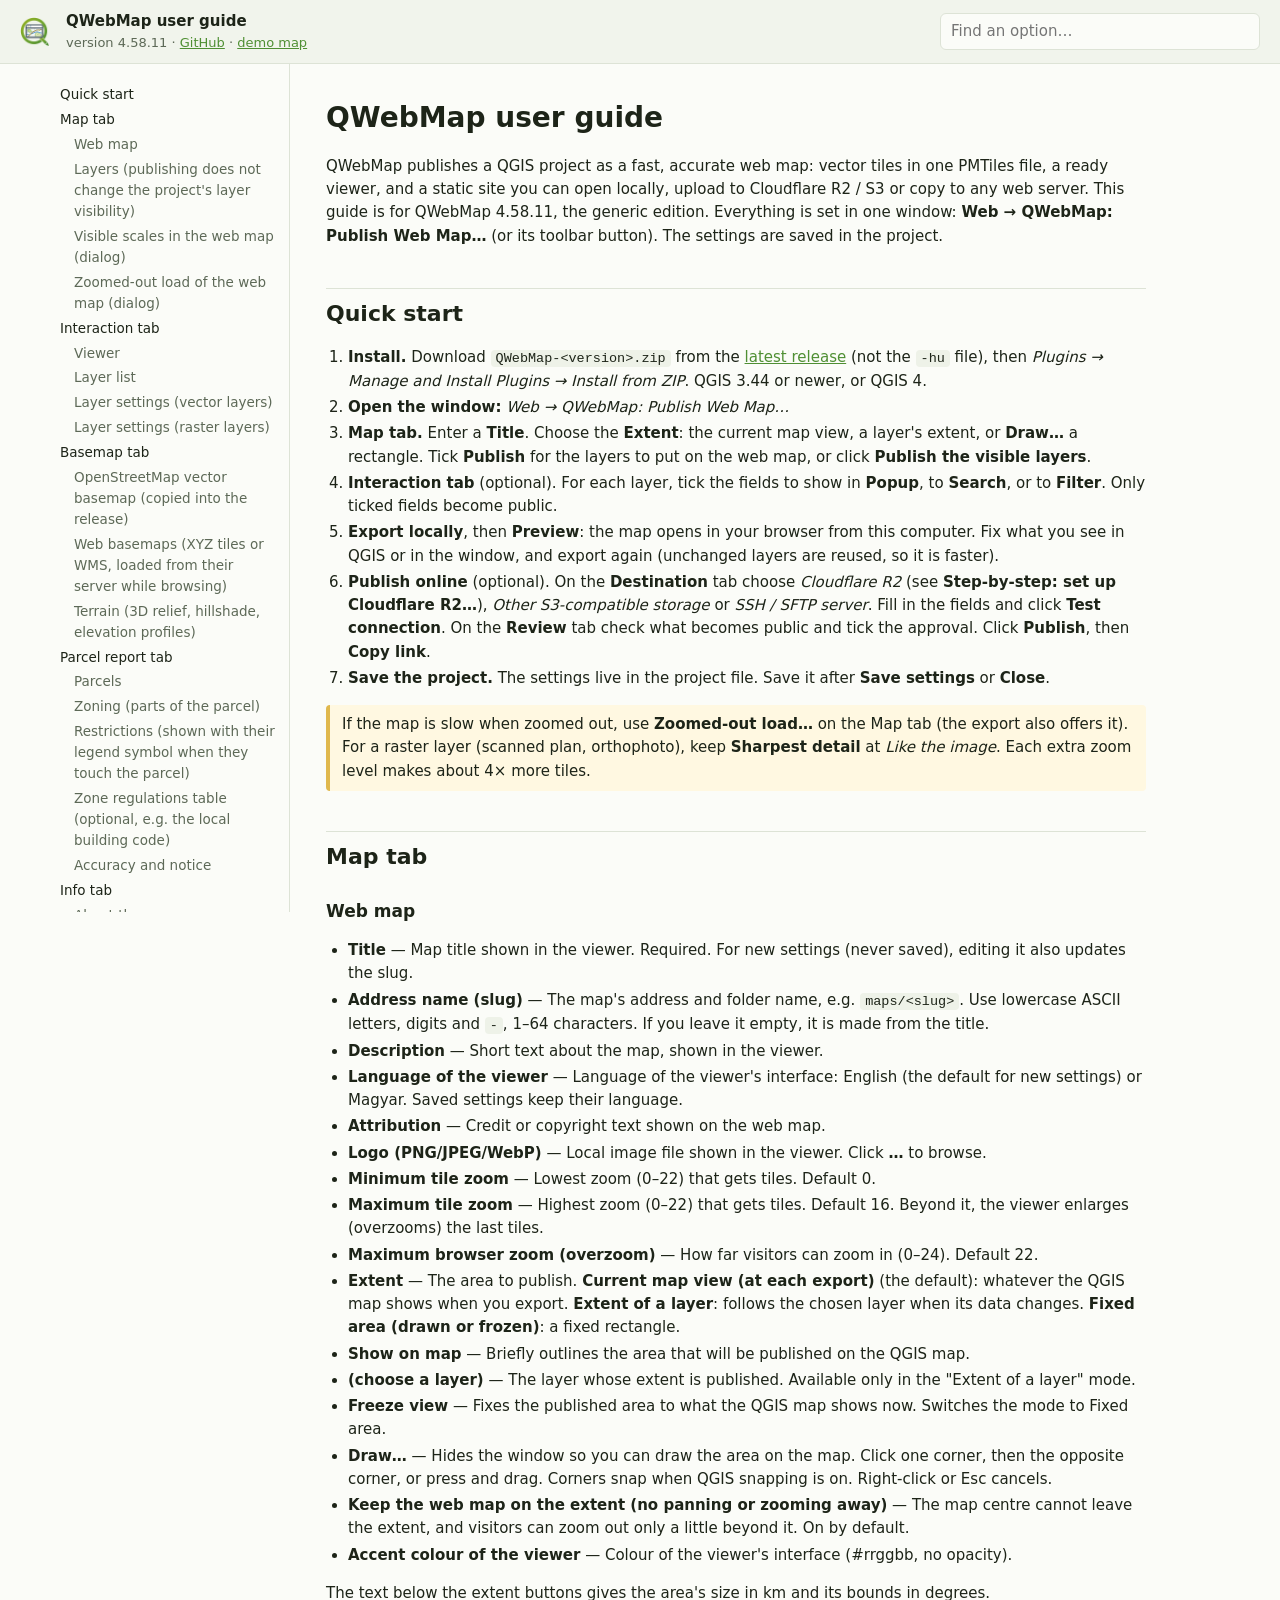
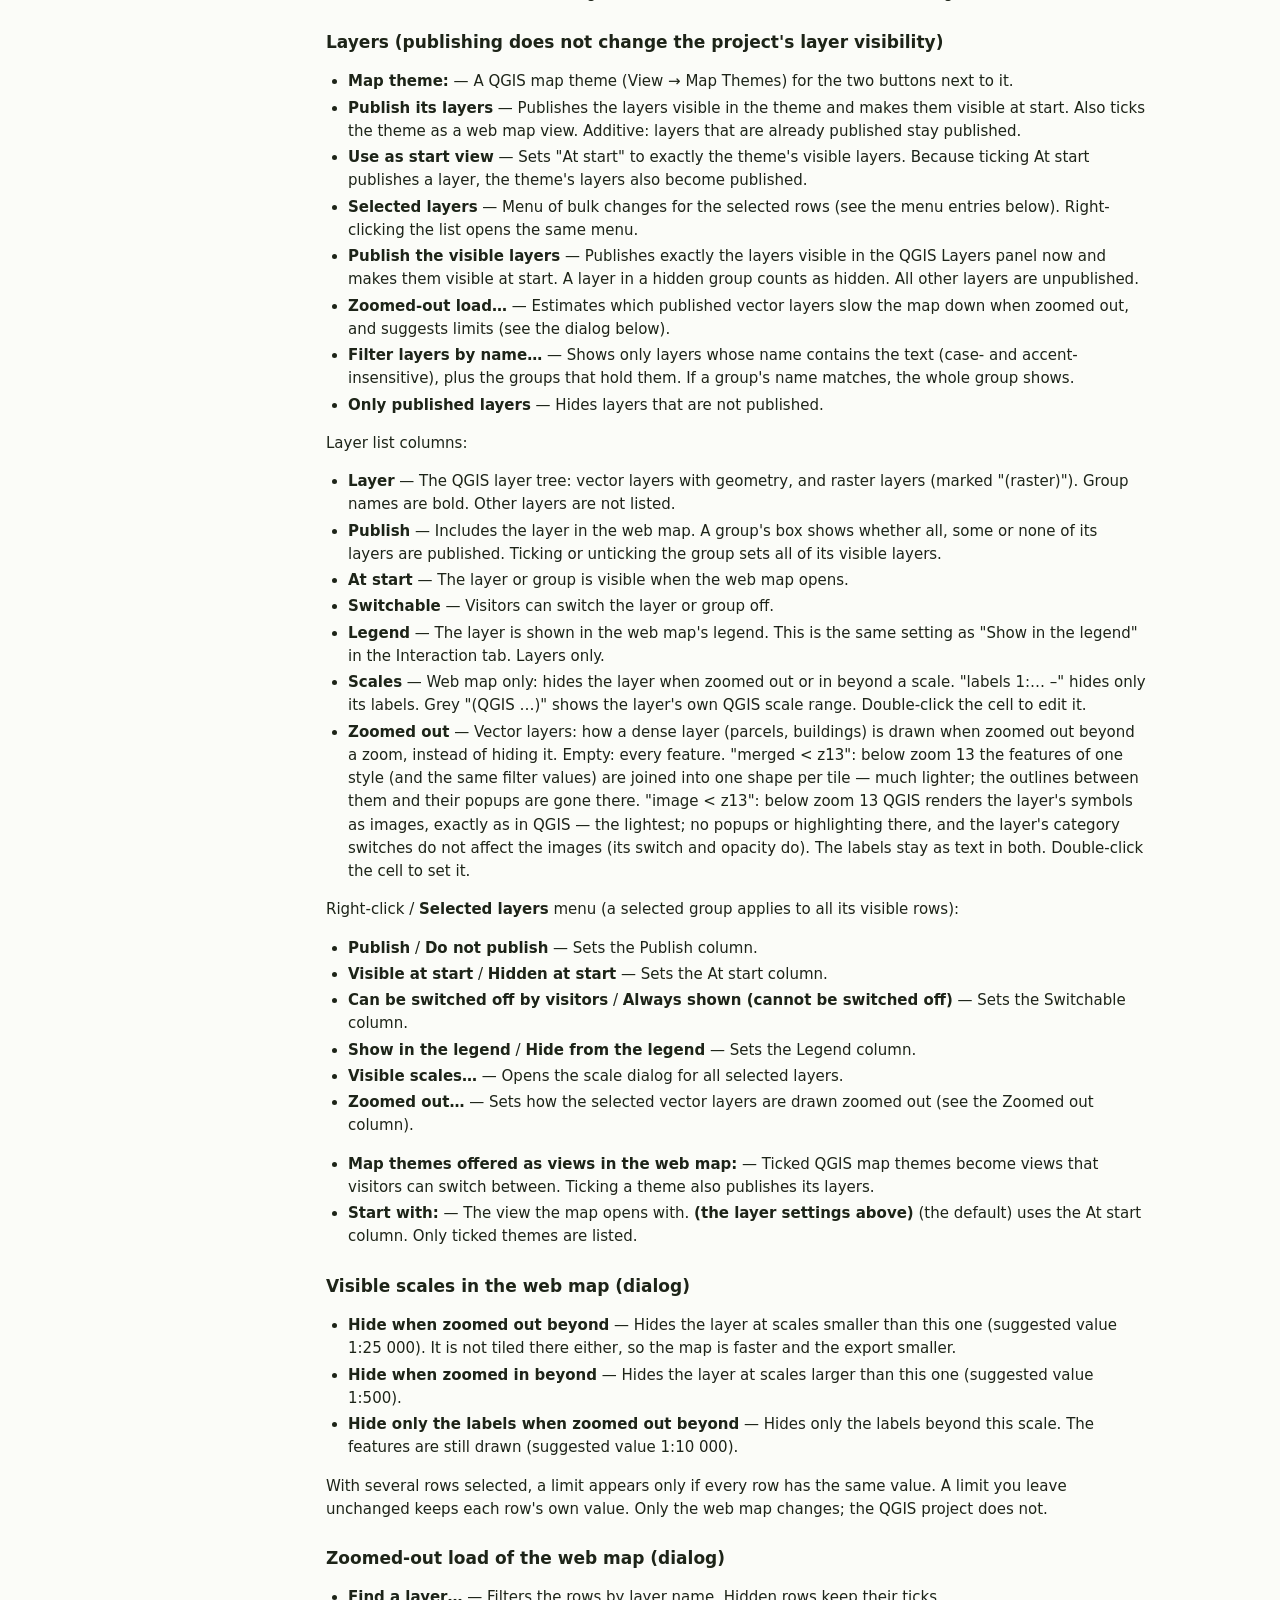
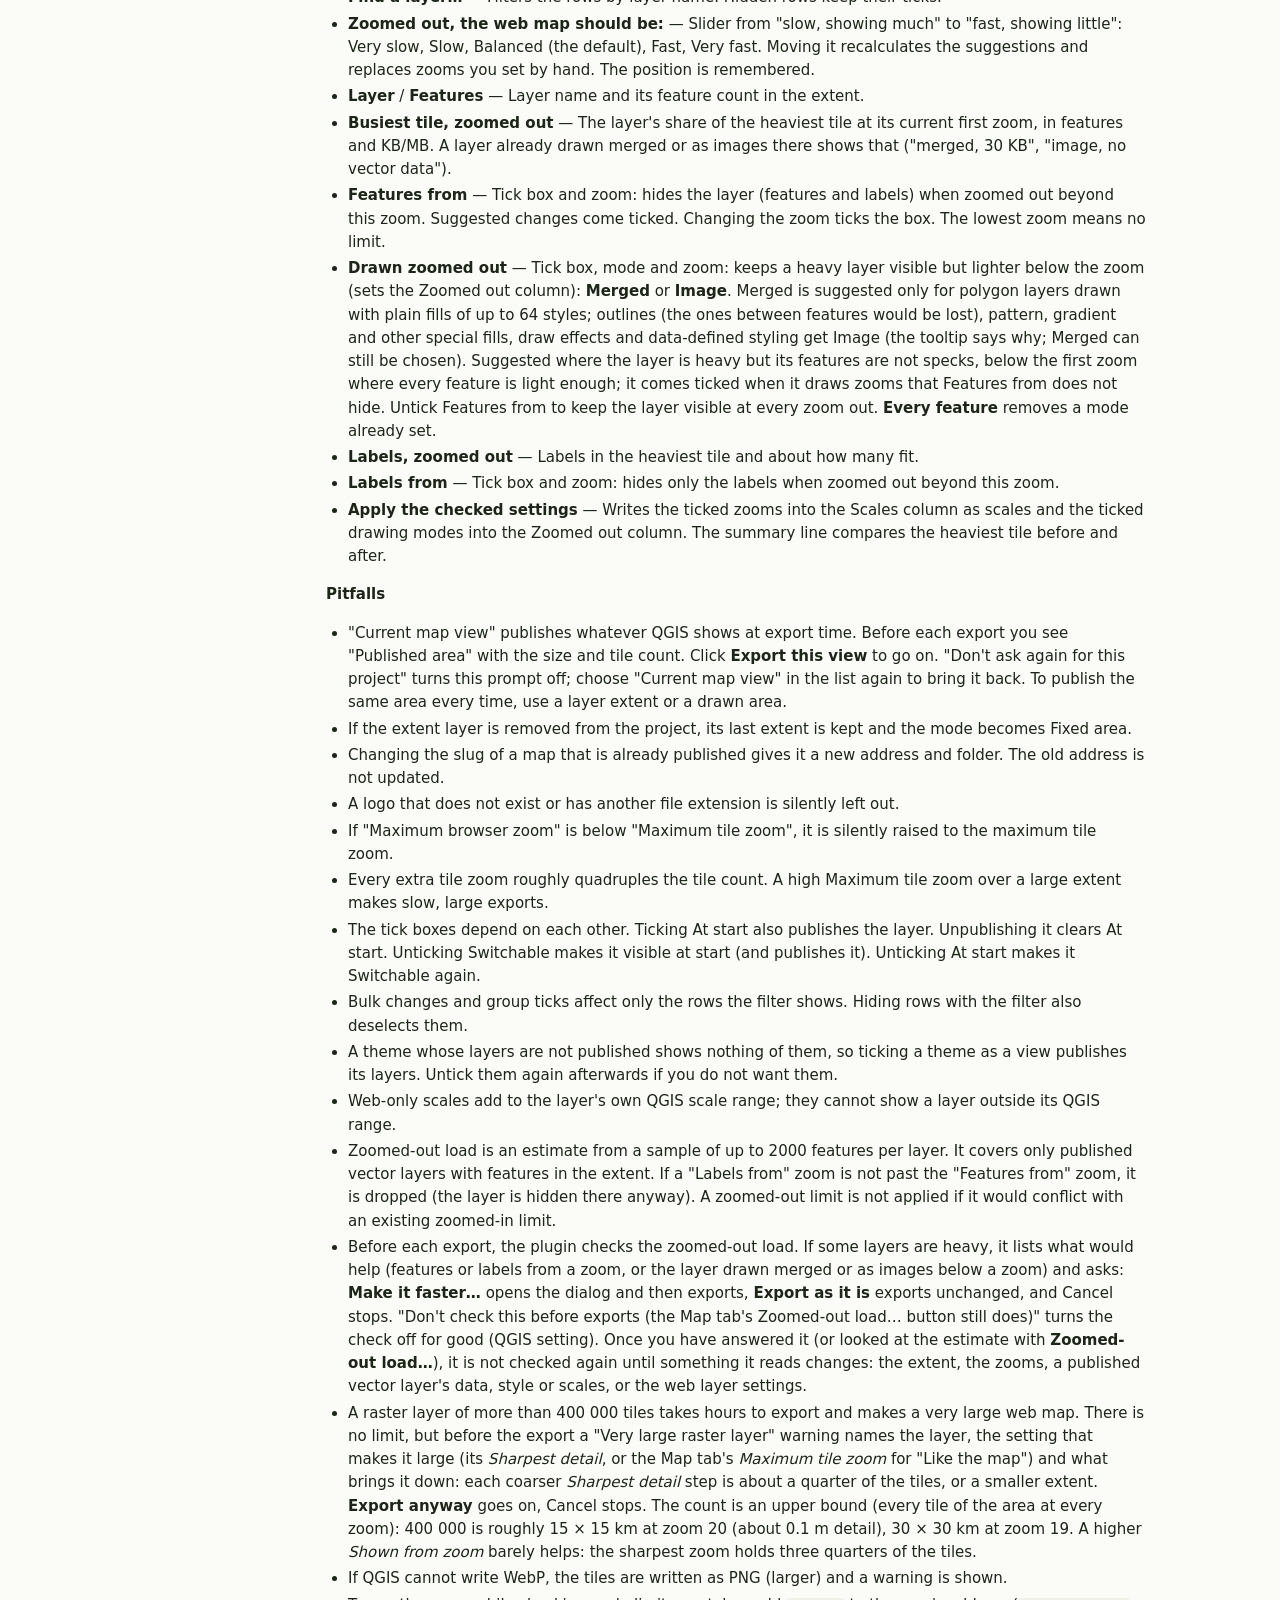
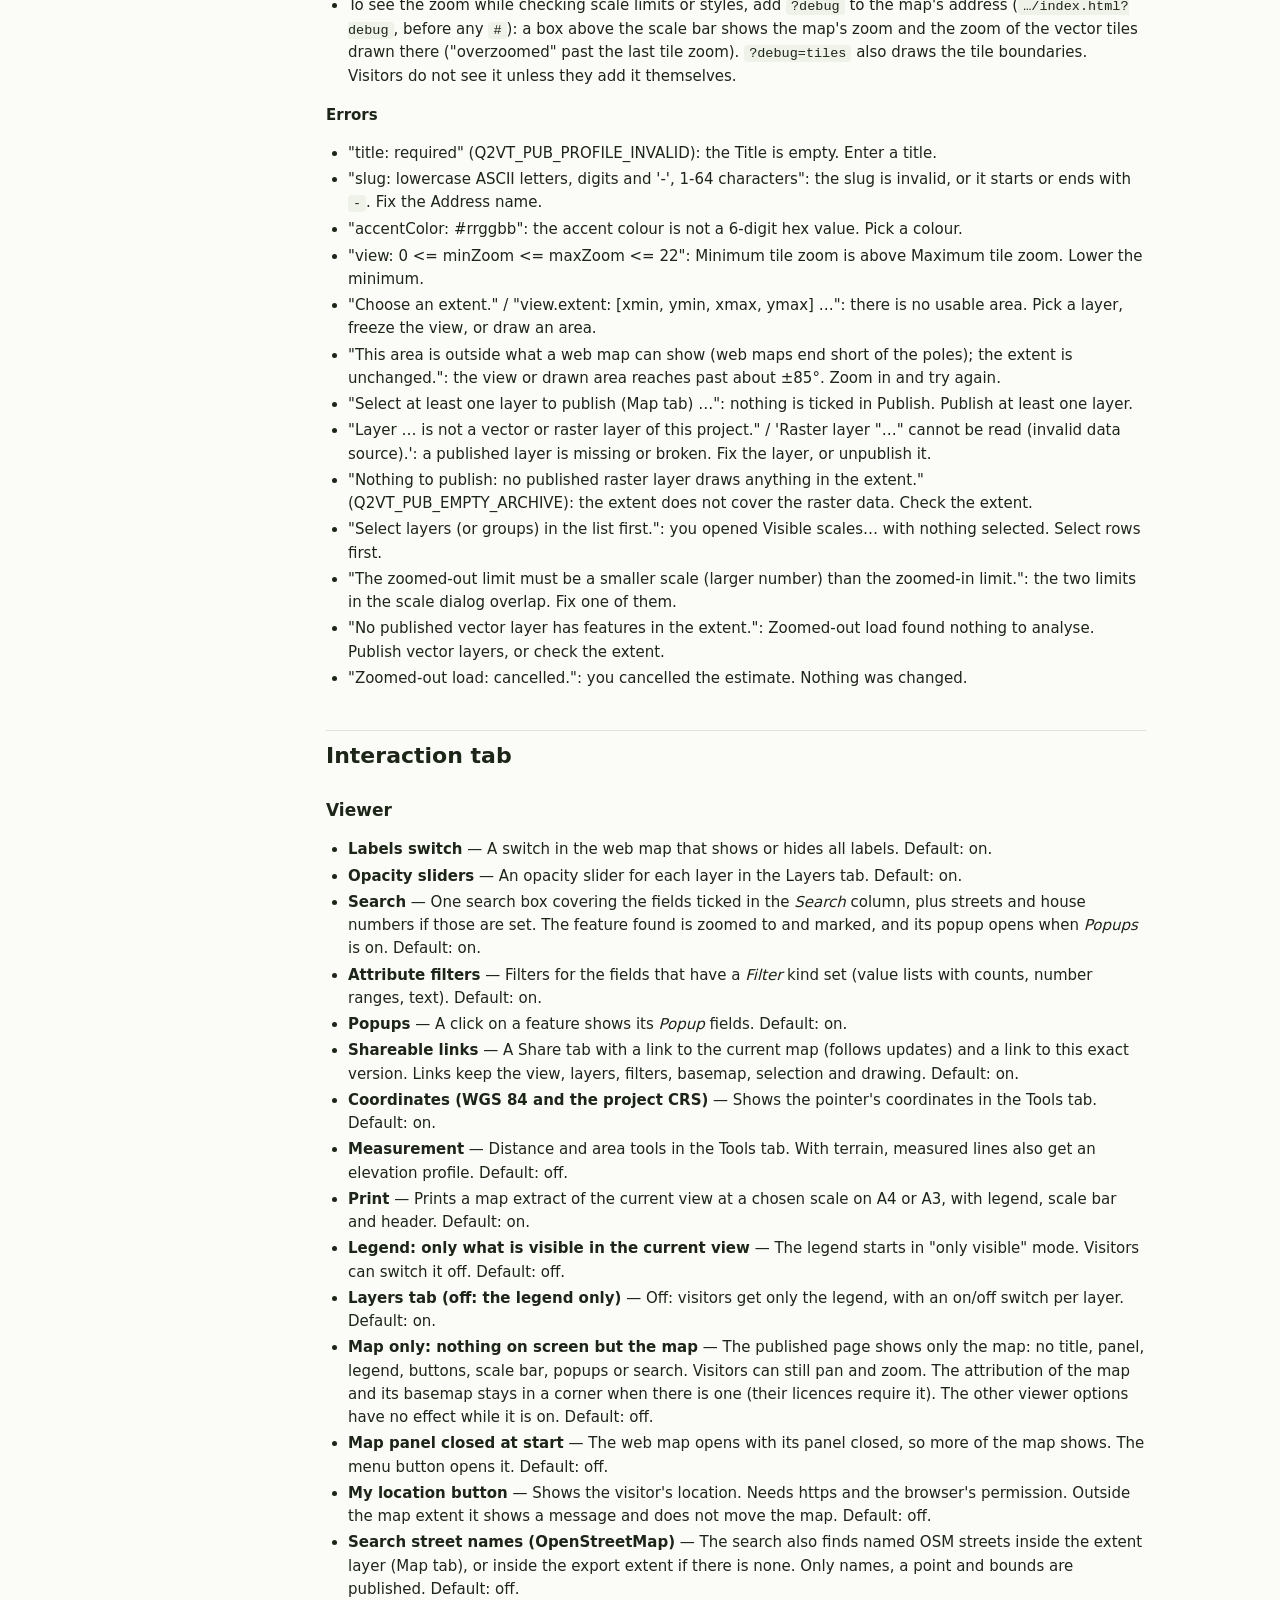
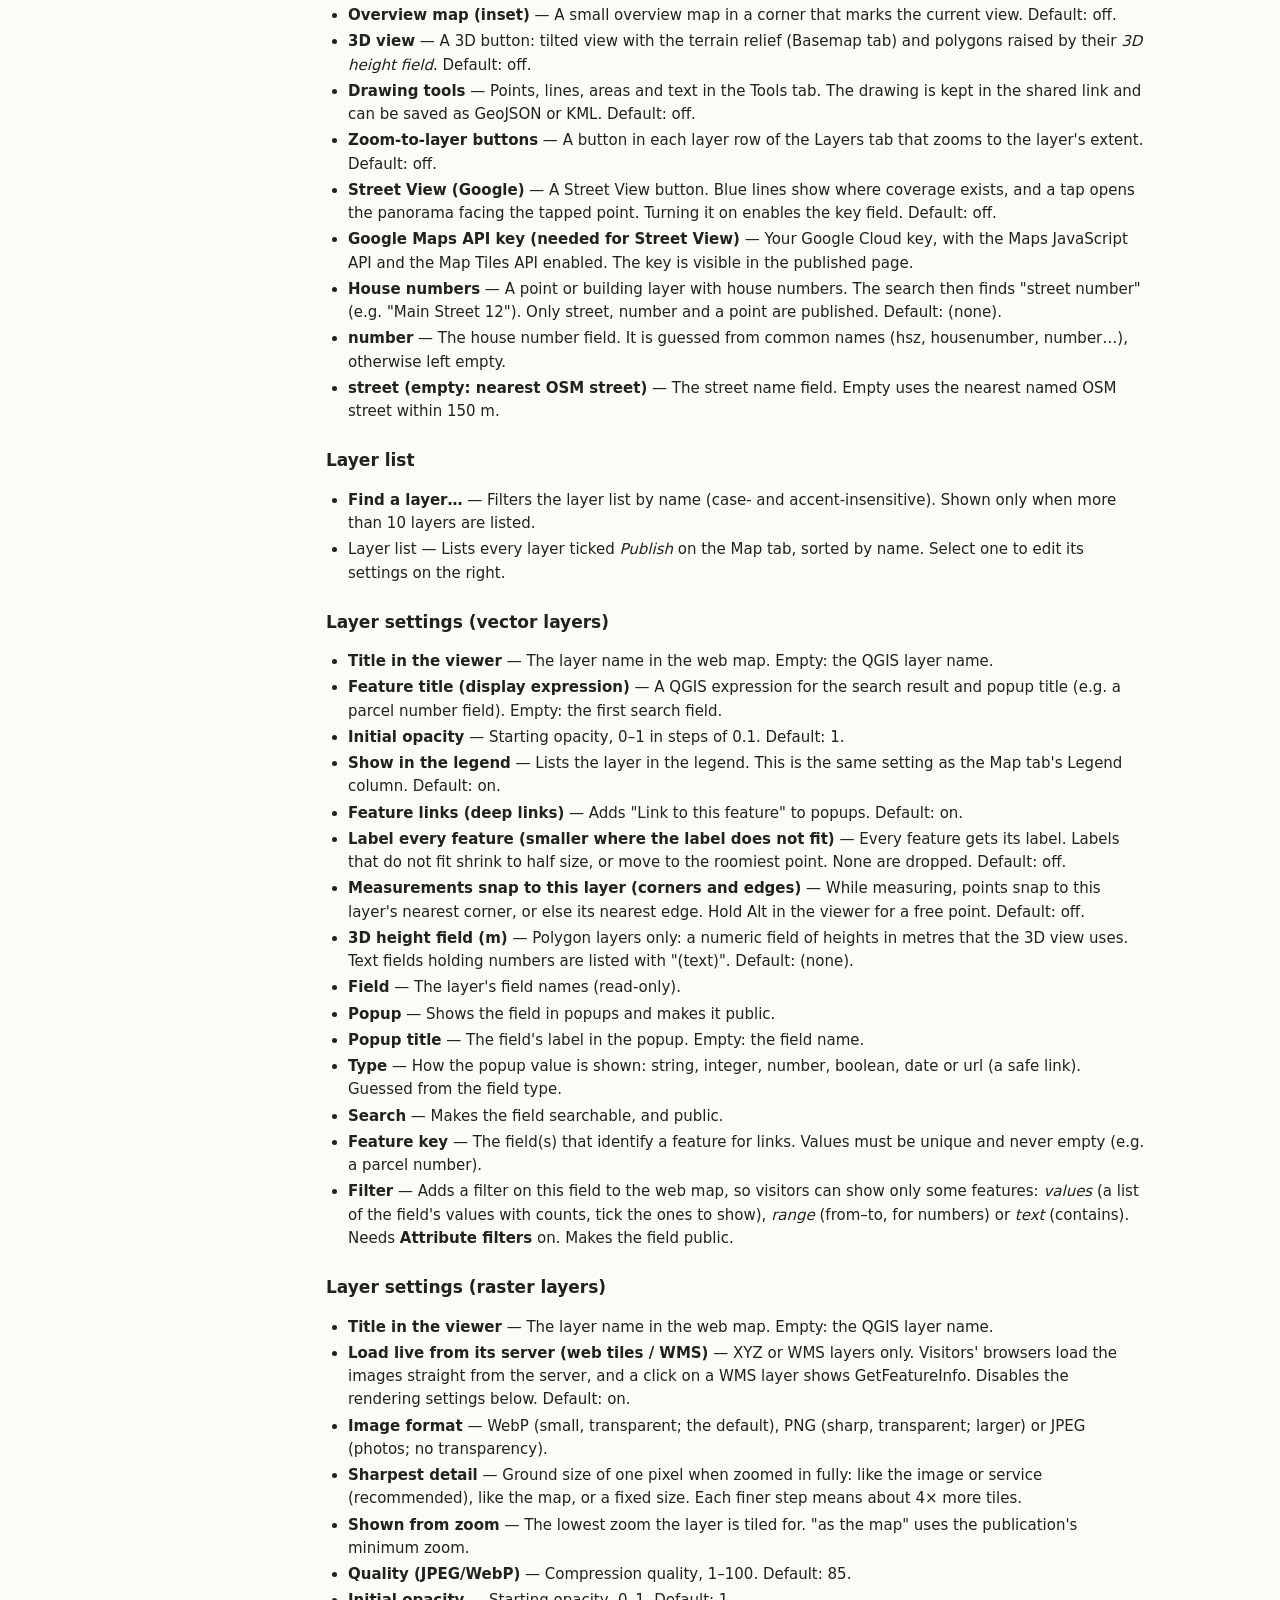
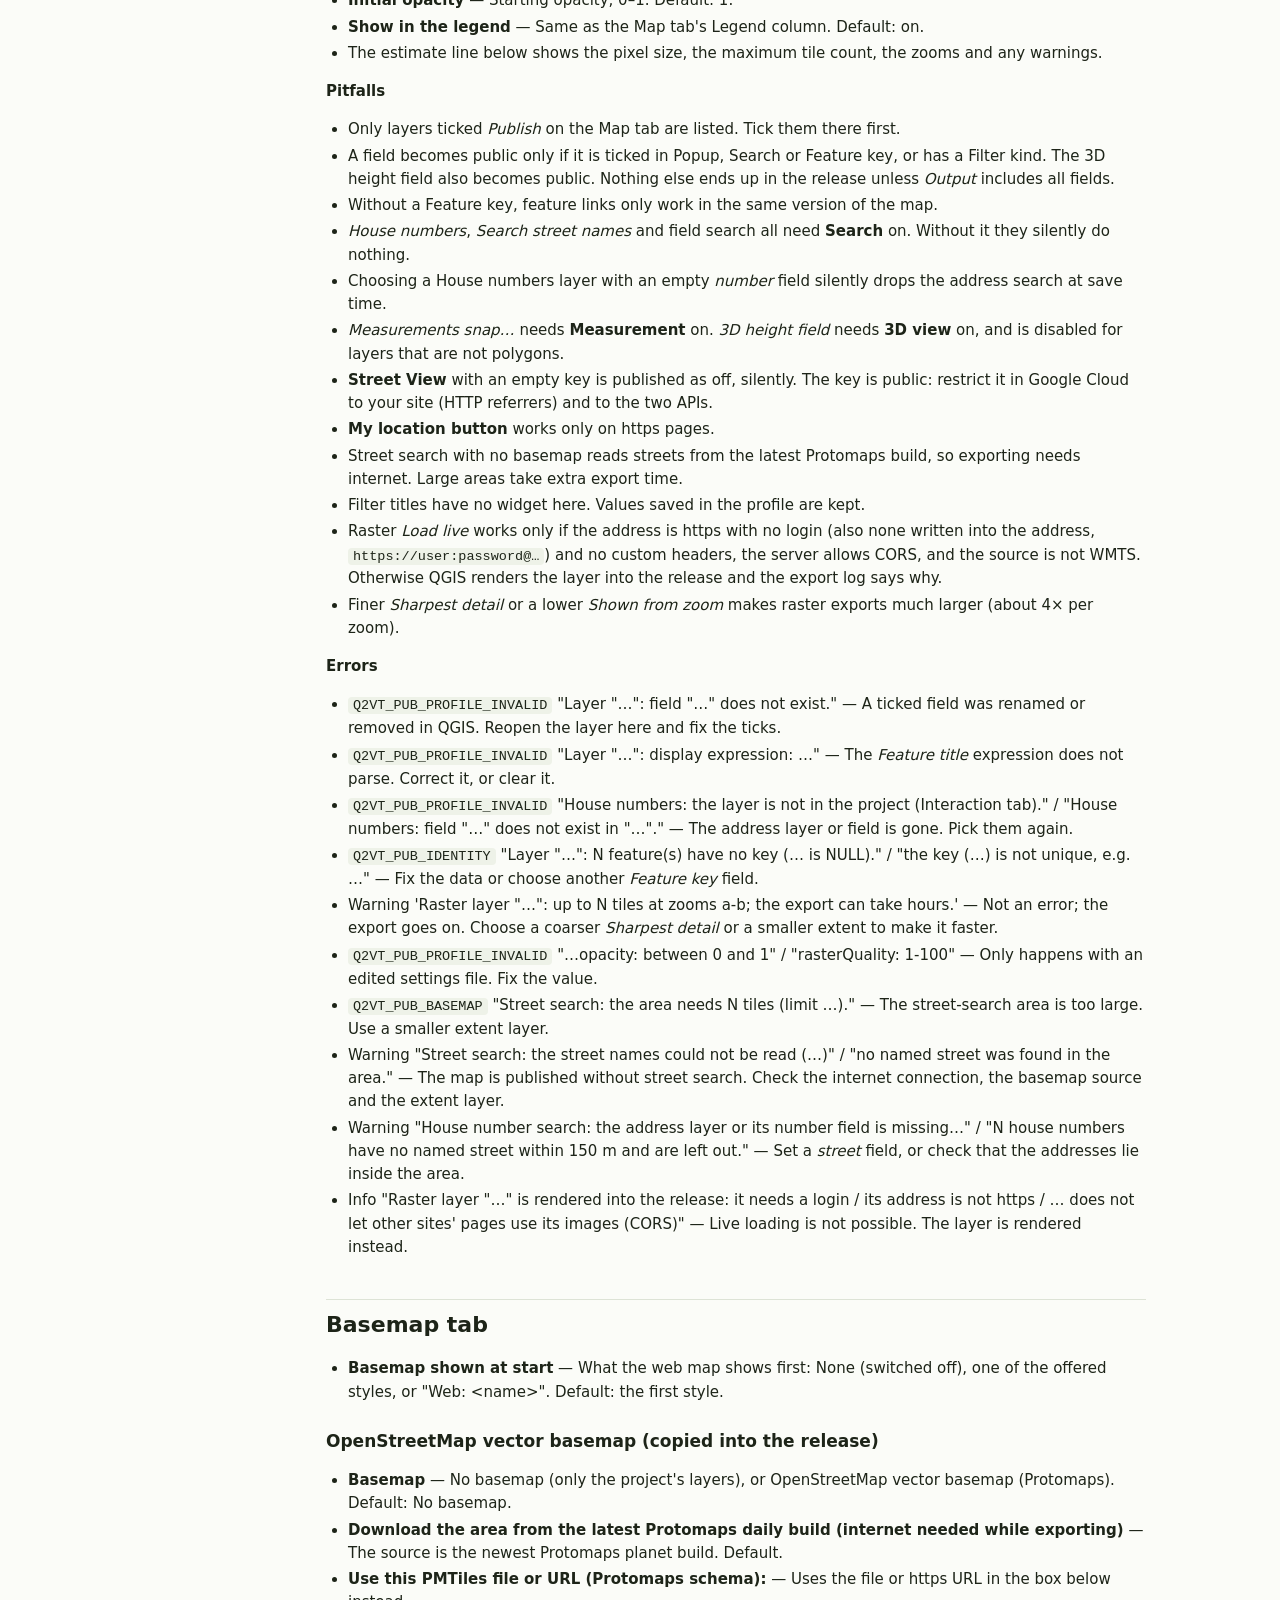
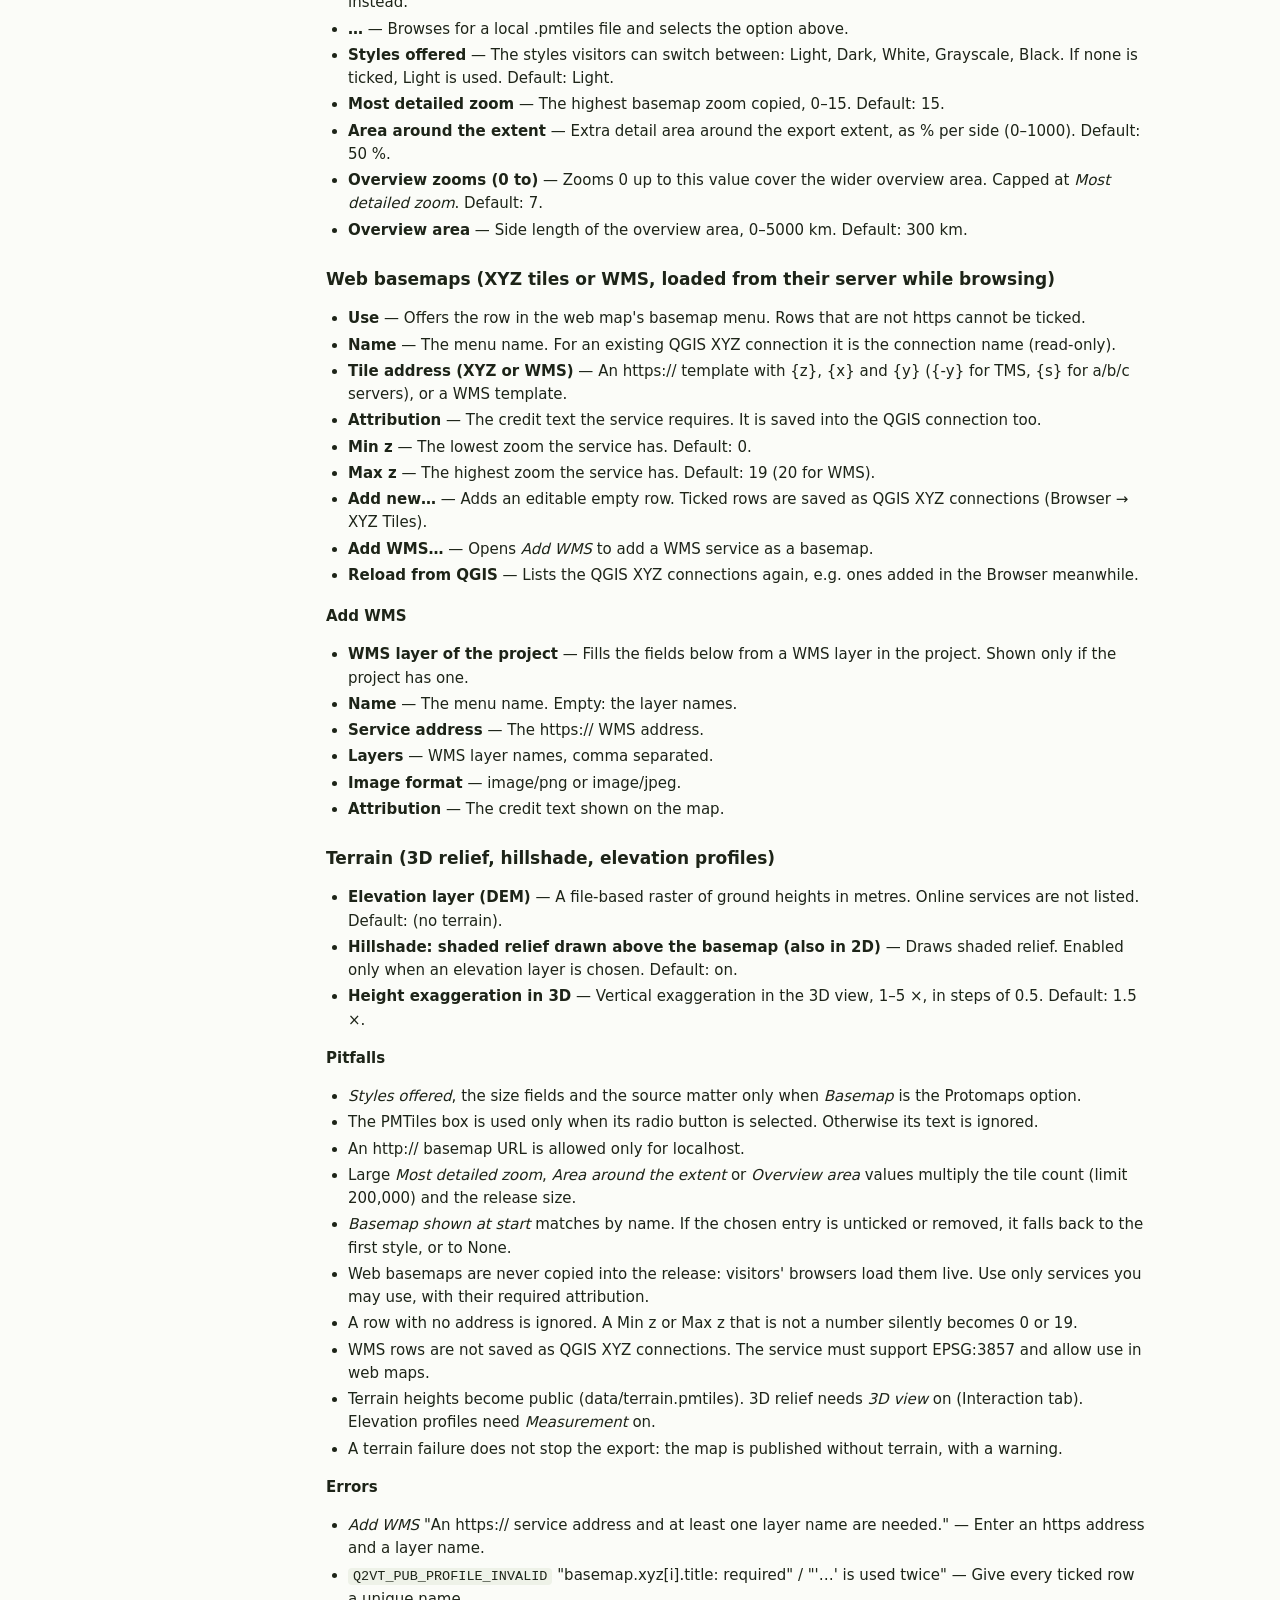
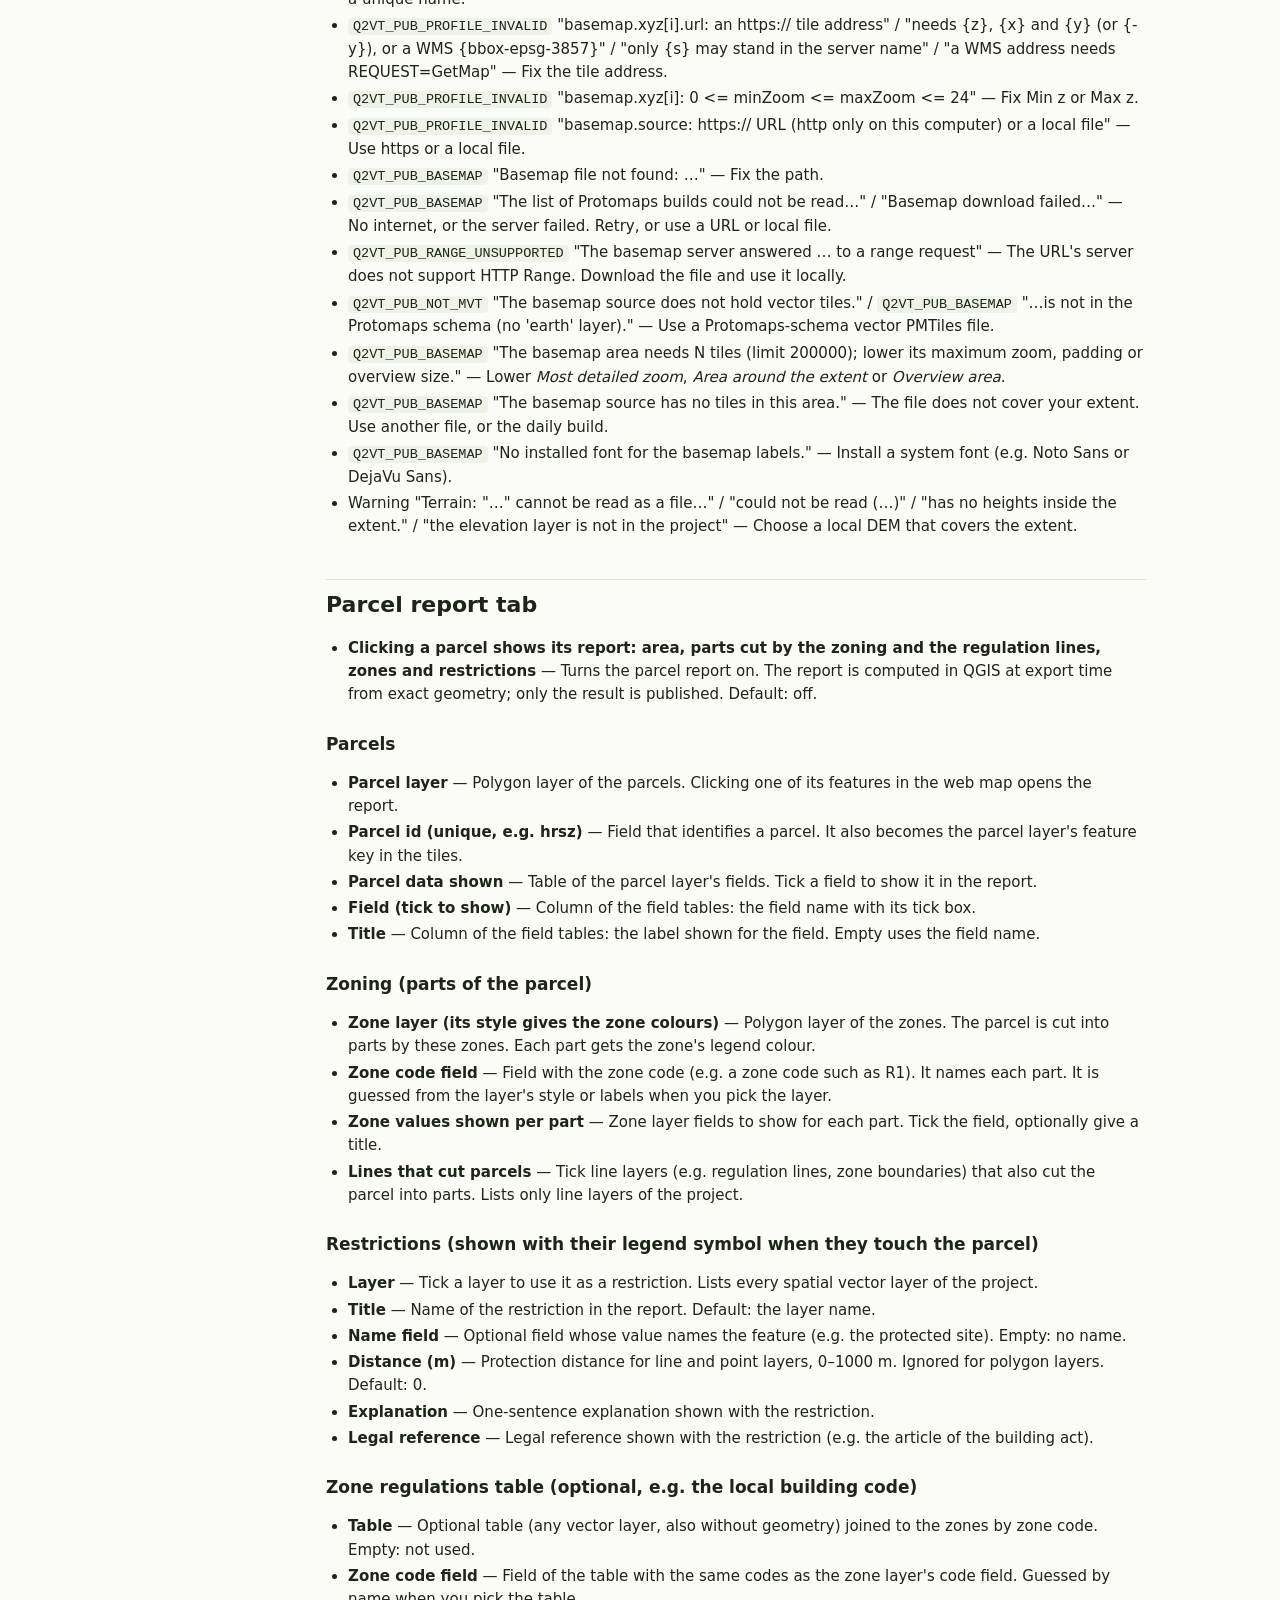
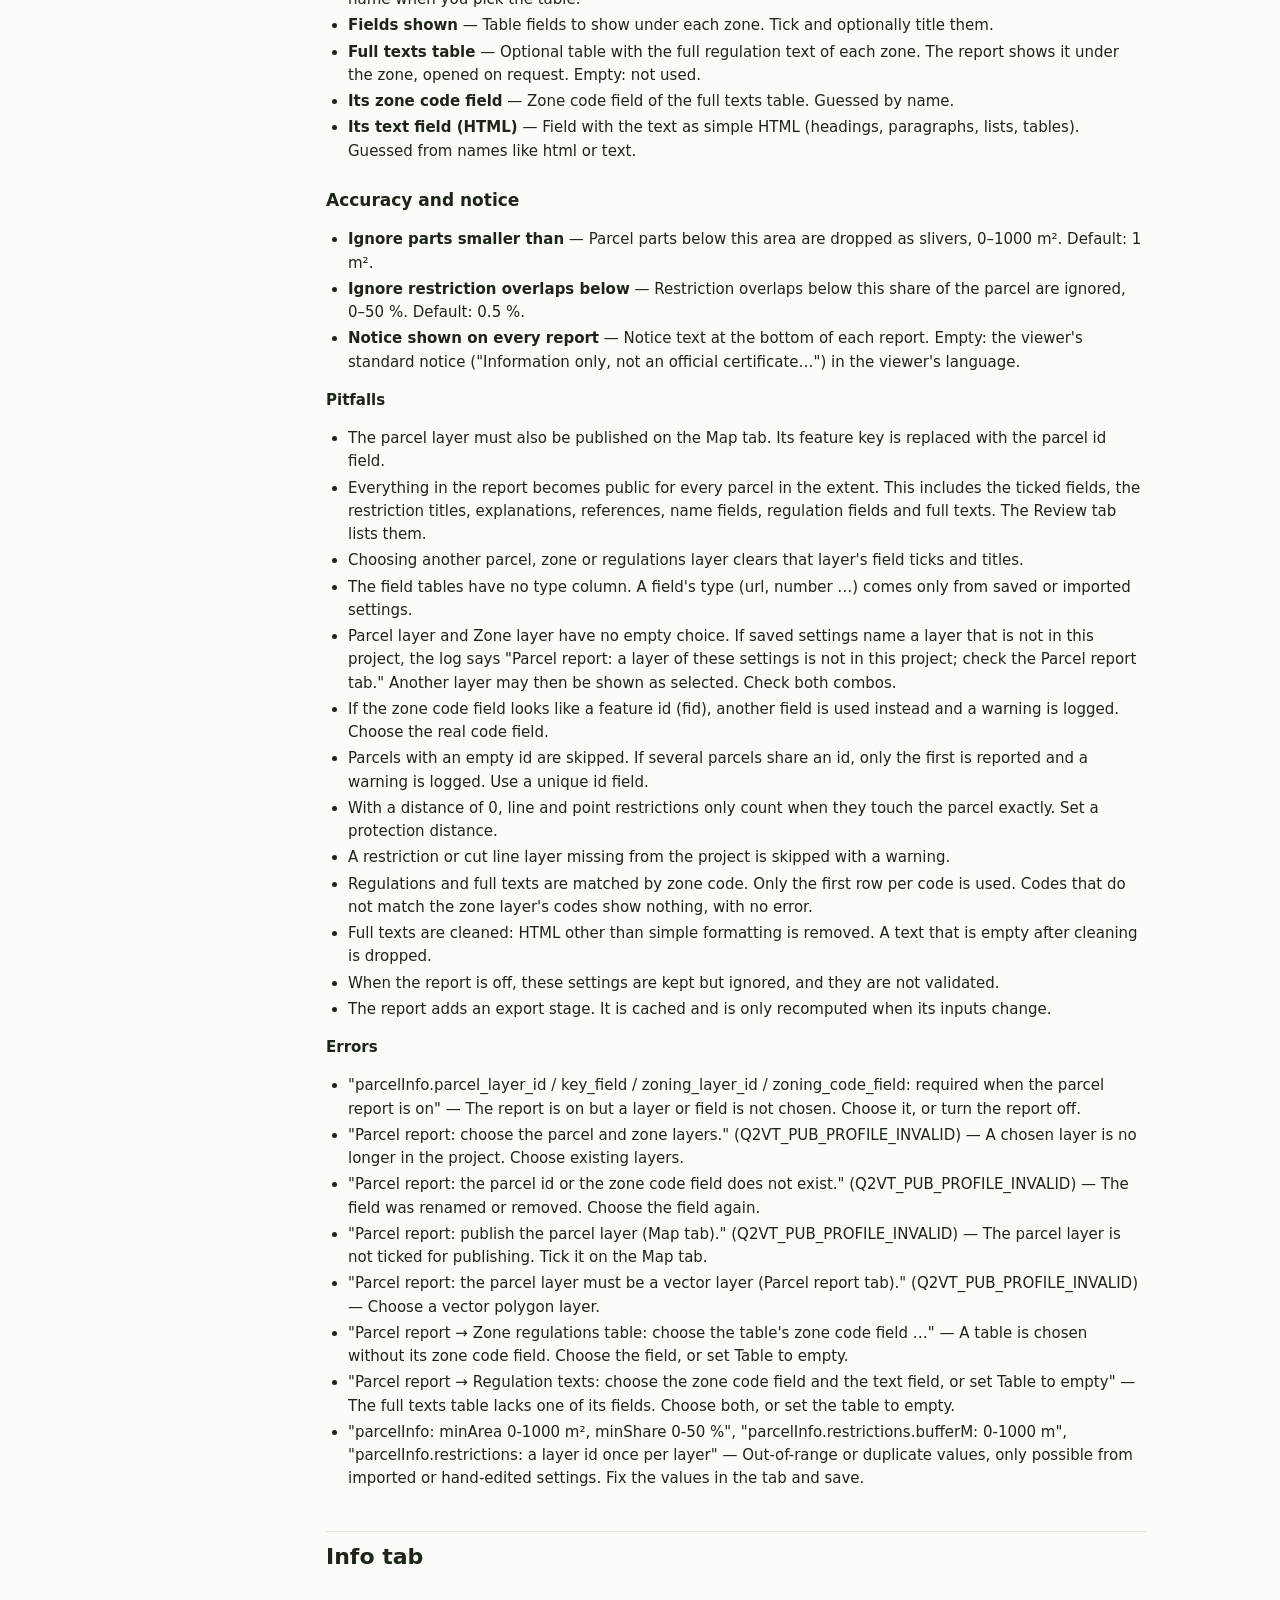
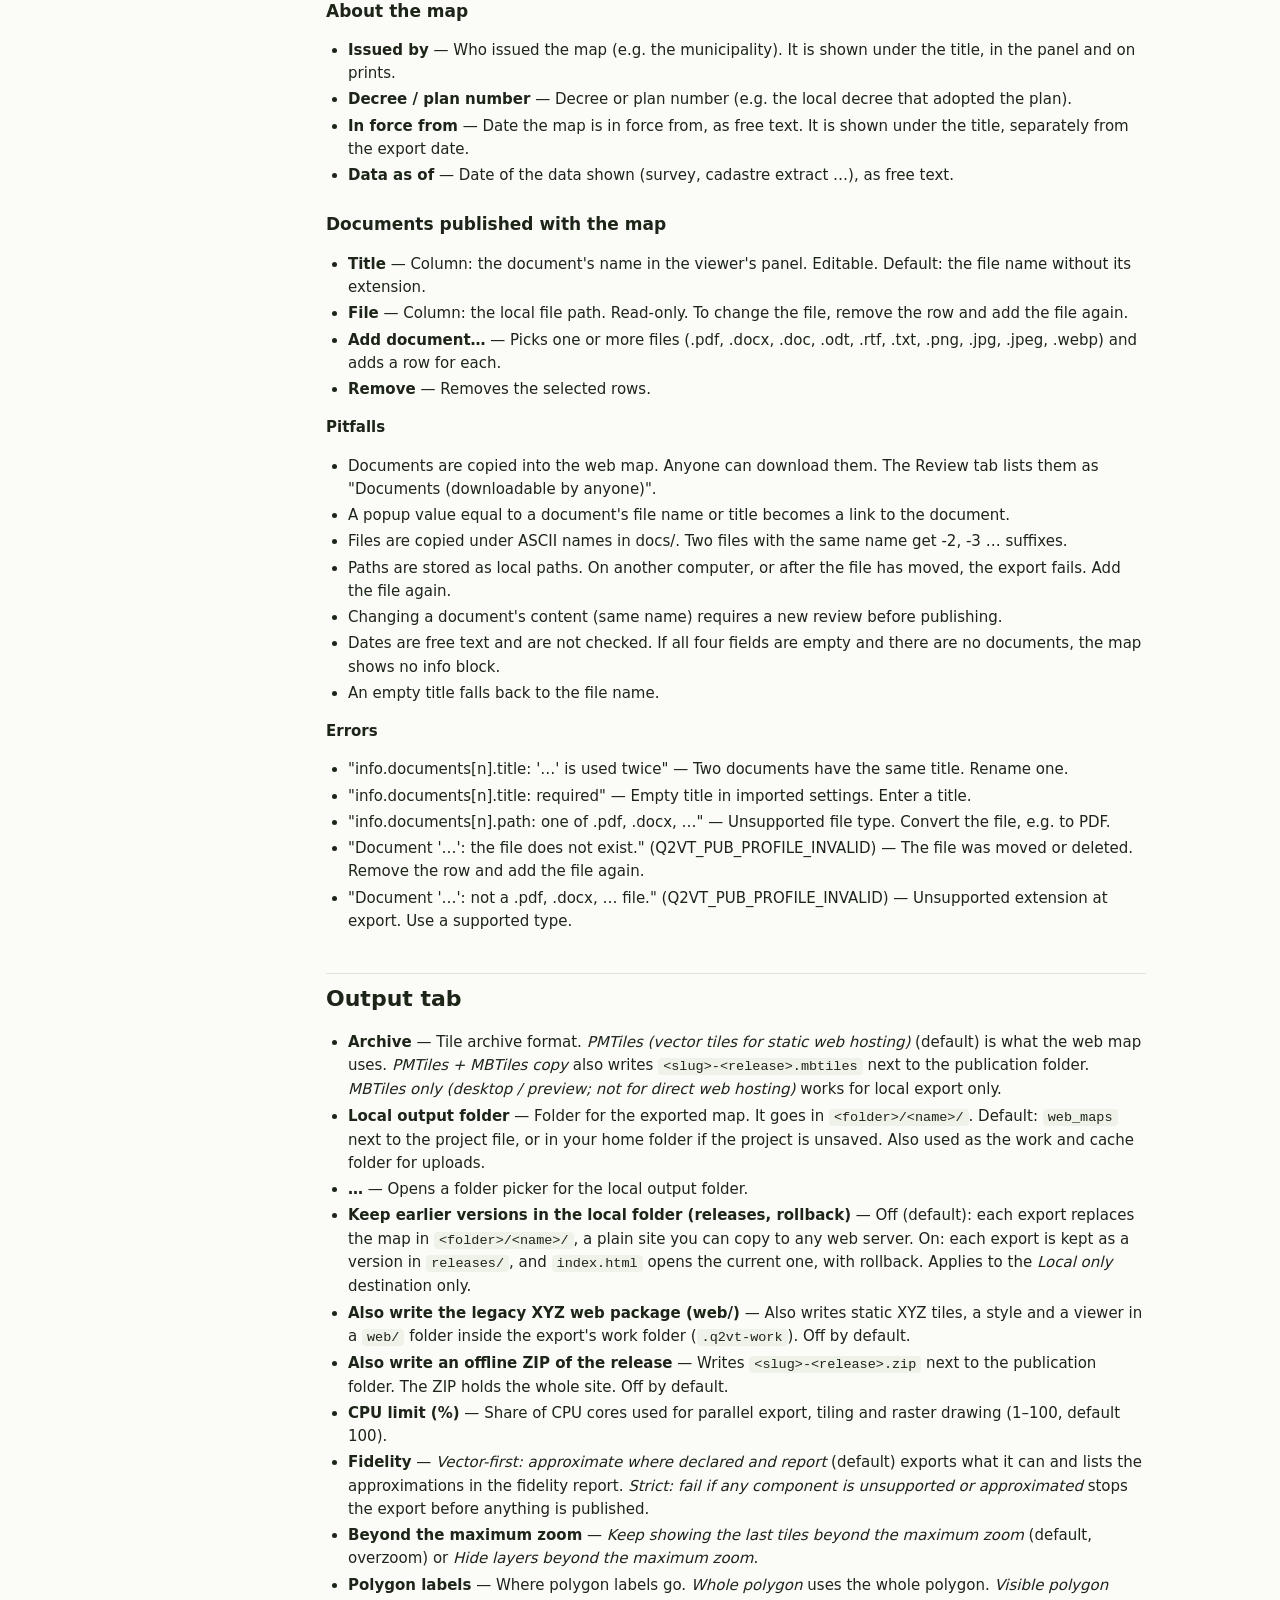
==== commit 0171ce79: "User guide: 37bae7a" ====
--- a/usage/index.html
+++ b/usage/index.html
@@ -63,7 +63,7 @@
 <body>
 <header>
   <img src="icons/icon.png" alt="">
-  <div><div class="name">QWebMap user guide</div><div class="ver">version 4.58.10 · <a href="https://github.com/danzig666/QWebMap">GitHub</a> · <a href="https://danzig666.github.io/QWebMap/">demo map</a></div></div>
+  <div><div class="name">QWebMap user guide</div><div class="ver">version 4.58.11 · <a href="https://github.com/danzig666/QWebMap">GitHub</a> · <a href="https://danzig666.github.io/QWebMap/">demo map</a></div></div>
   <button id="toc-button" type="button" aria-expanded="false" aria-controls="toc">Contents</button>
   <input id="find" type="search" placeholder="Find an option…" aria-label="Find an option">
 </header>
@@ -104,7 +104,7 @@
 <a href="#keeping-this-guide-up-to-date">Keeping this guide up to date</a></nav>
 <main>
 <h1 id="qwebmap-user-guide">QWebMap user guide</h1>
-<p>QWebMap publishes a QGIS project as a fast, accurate web map: vector tiles in one PMTiles file, a ready viewer, and a static site you can open locally, upload to Cloudflare R2 / S3 or copy to any web server. This guide is for QWebMap 4.58.10, the generic edition. Everything is set in one window: <strong>Web → QWebMap: Publish Web Map…</strong> (or its toolbar button). The settings are saved in the project.</p>
+<p>QWebMap publishes a QGIS project as a fast, accurate web map: vector tiles in one PMTiles file, a ready viewer, and a static site you can open locally, upload to Cloudflare R2 / S3 or copy to any web server. This guide is for QWebMap 4.58.11, the generic edition. Everything is set in one window: <strong>Web → QWebMap: Publish Web Map…</strong> (or its toolbar button). The settings are saved in the project.</p>
 <h2 id="quick-start">Quick start</h2>
 <ol><li>
 <strong>Install.</strong> Download <code>QWebMap-&lt;version&gt;.zip</code> from the <a href="https://github.com/danzig666/QWebMap/releases/latest">latest release</a> (not the <code>-hu</code> file), then <em>Plugins → Manage and Install Plugins → Install from ZIP</em>. QGIS 3.44 or newer, or QGIS 4.
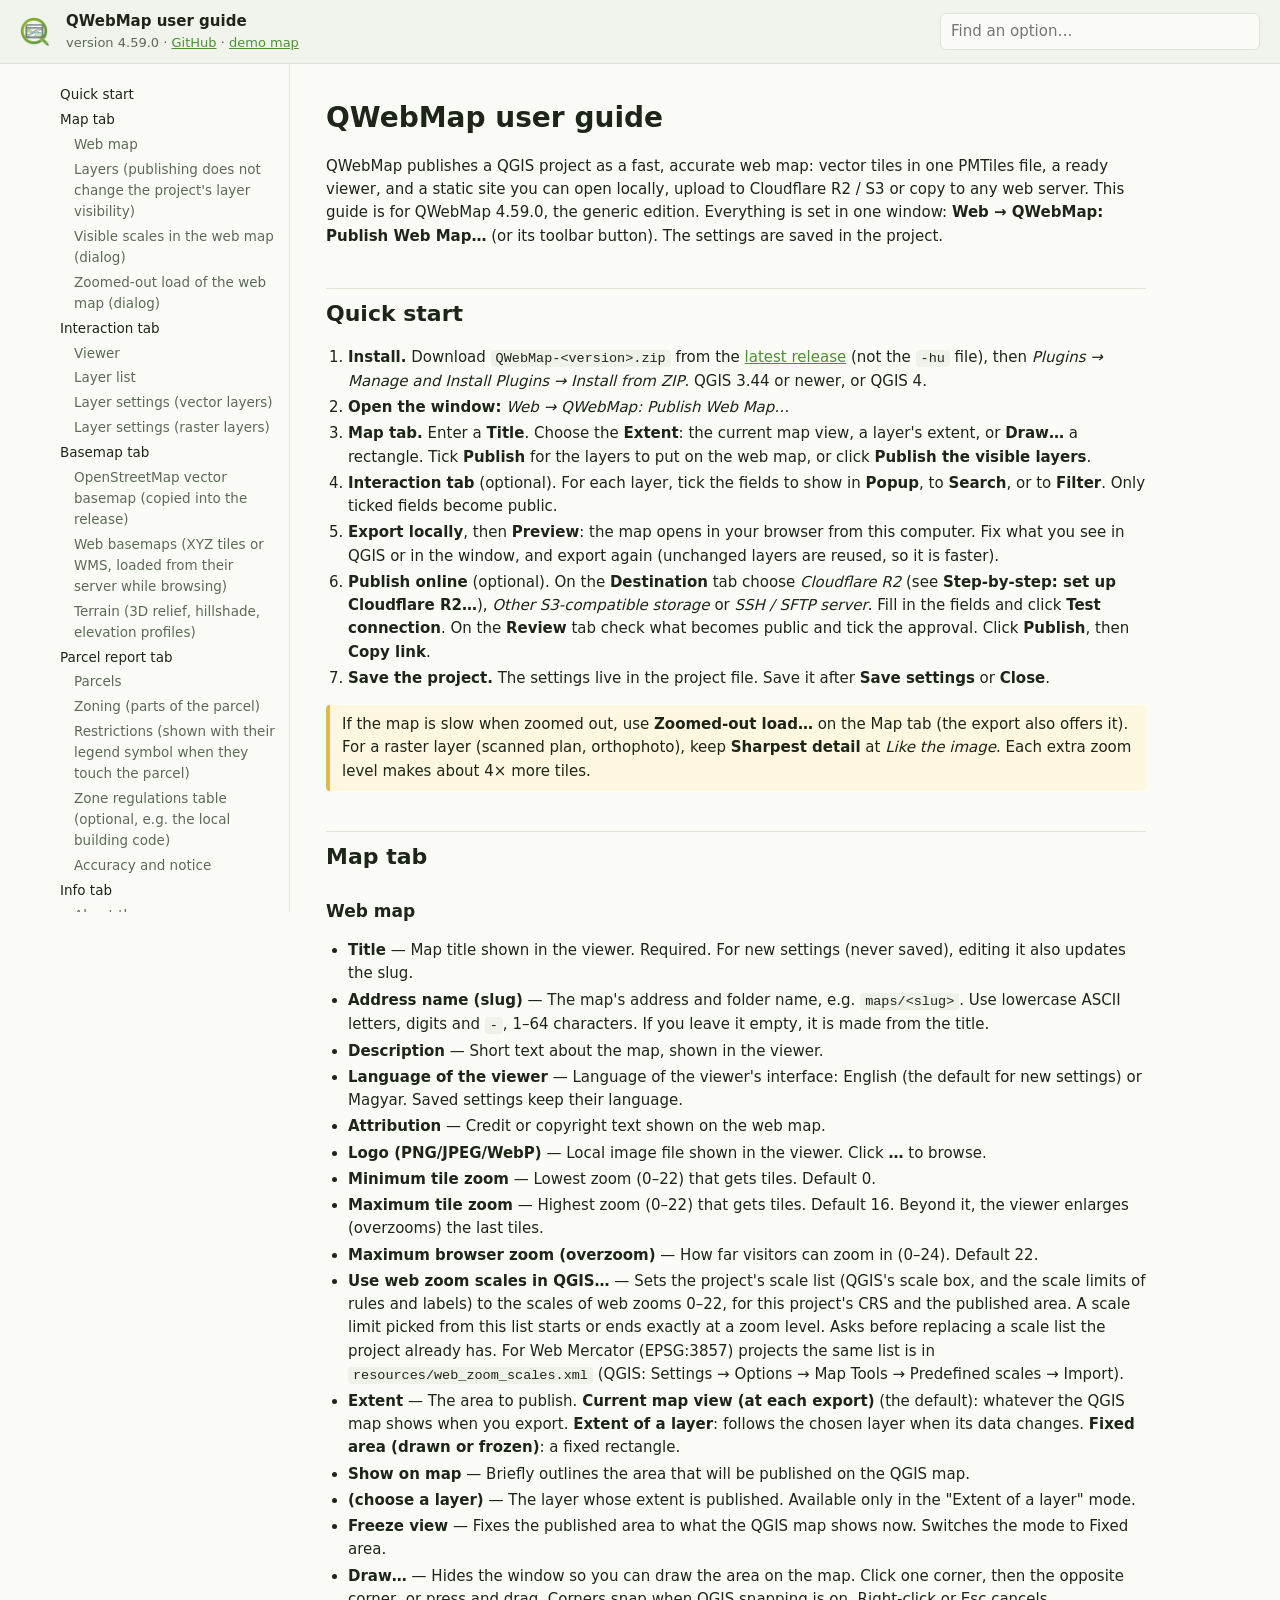
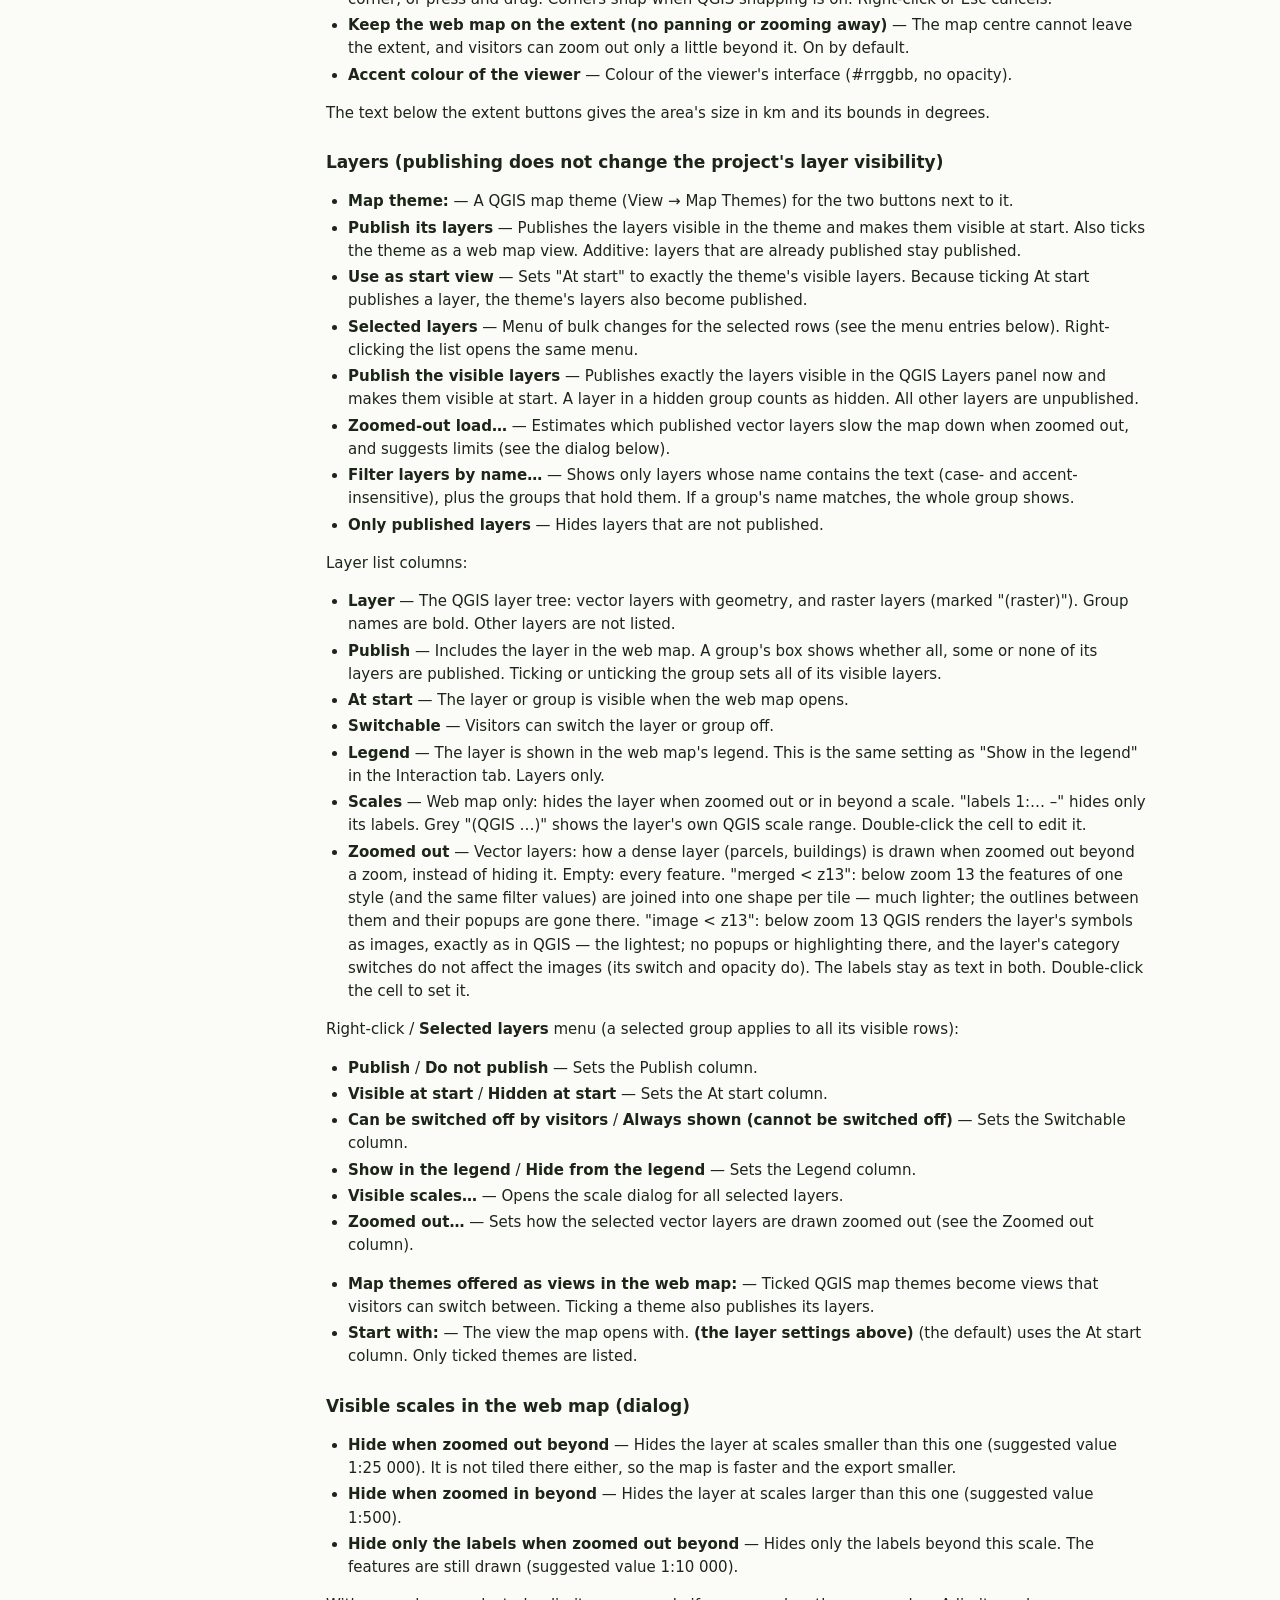
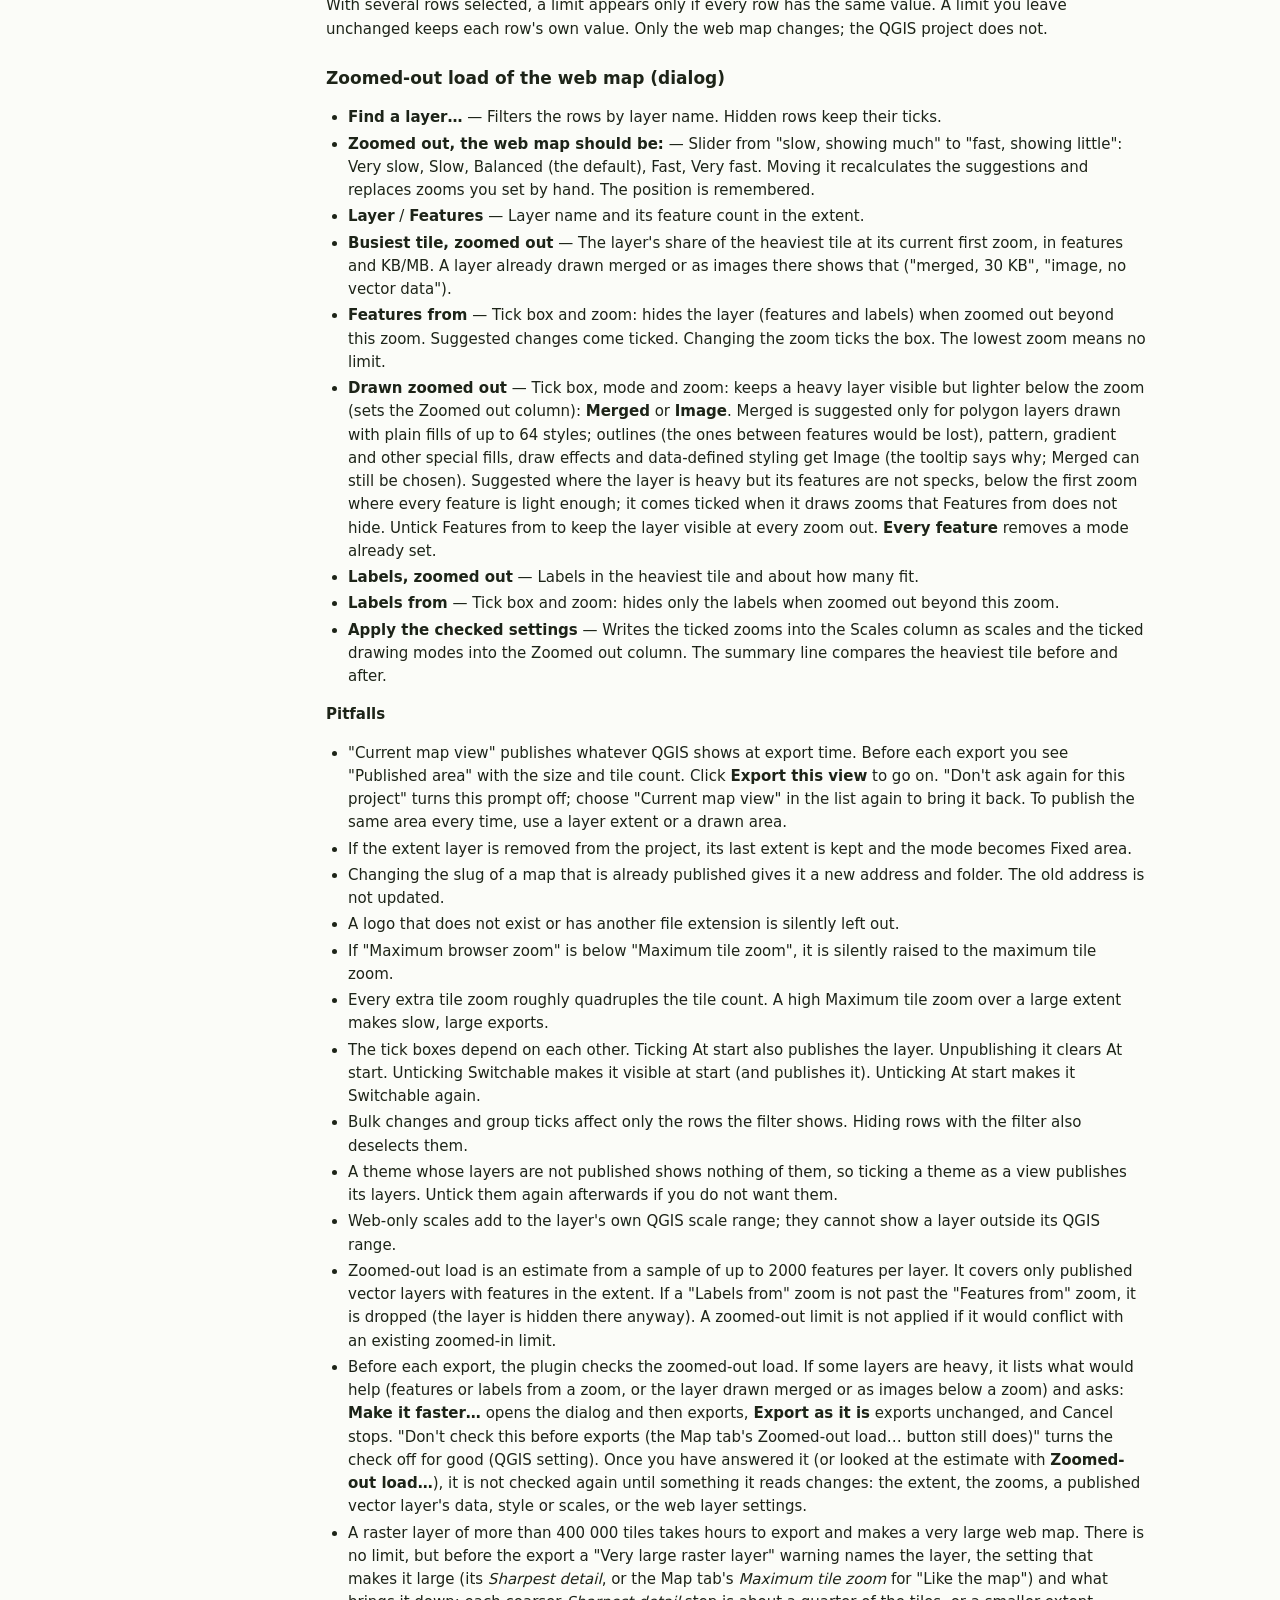
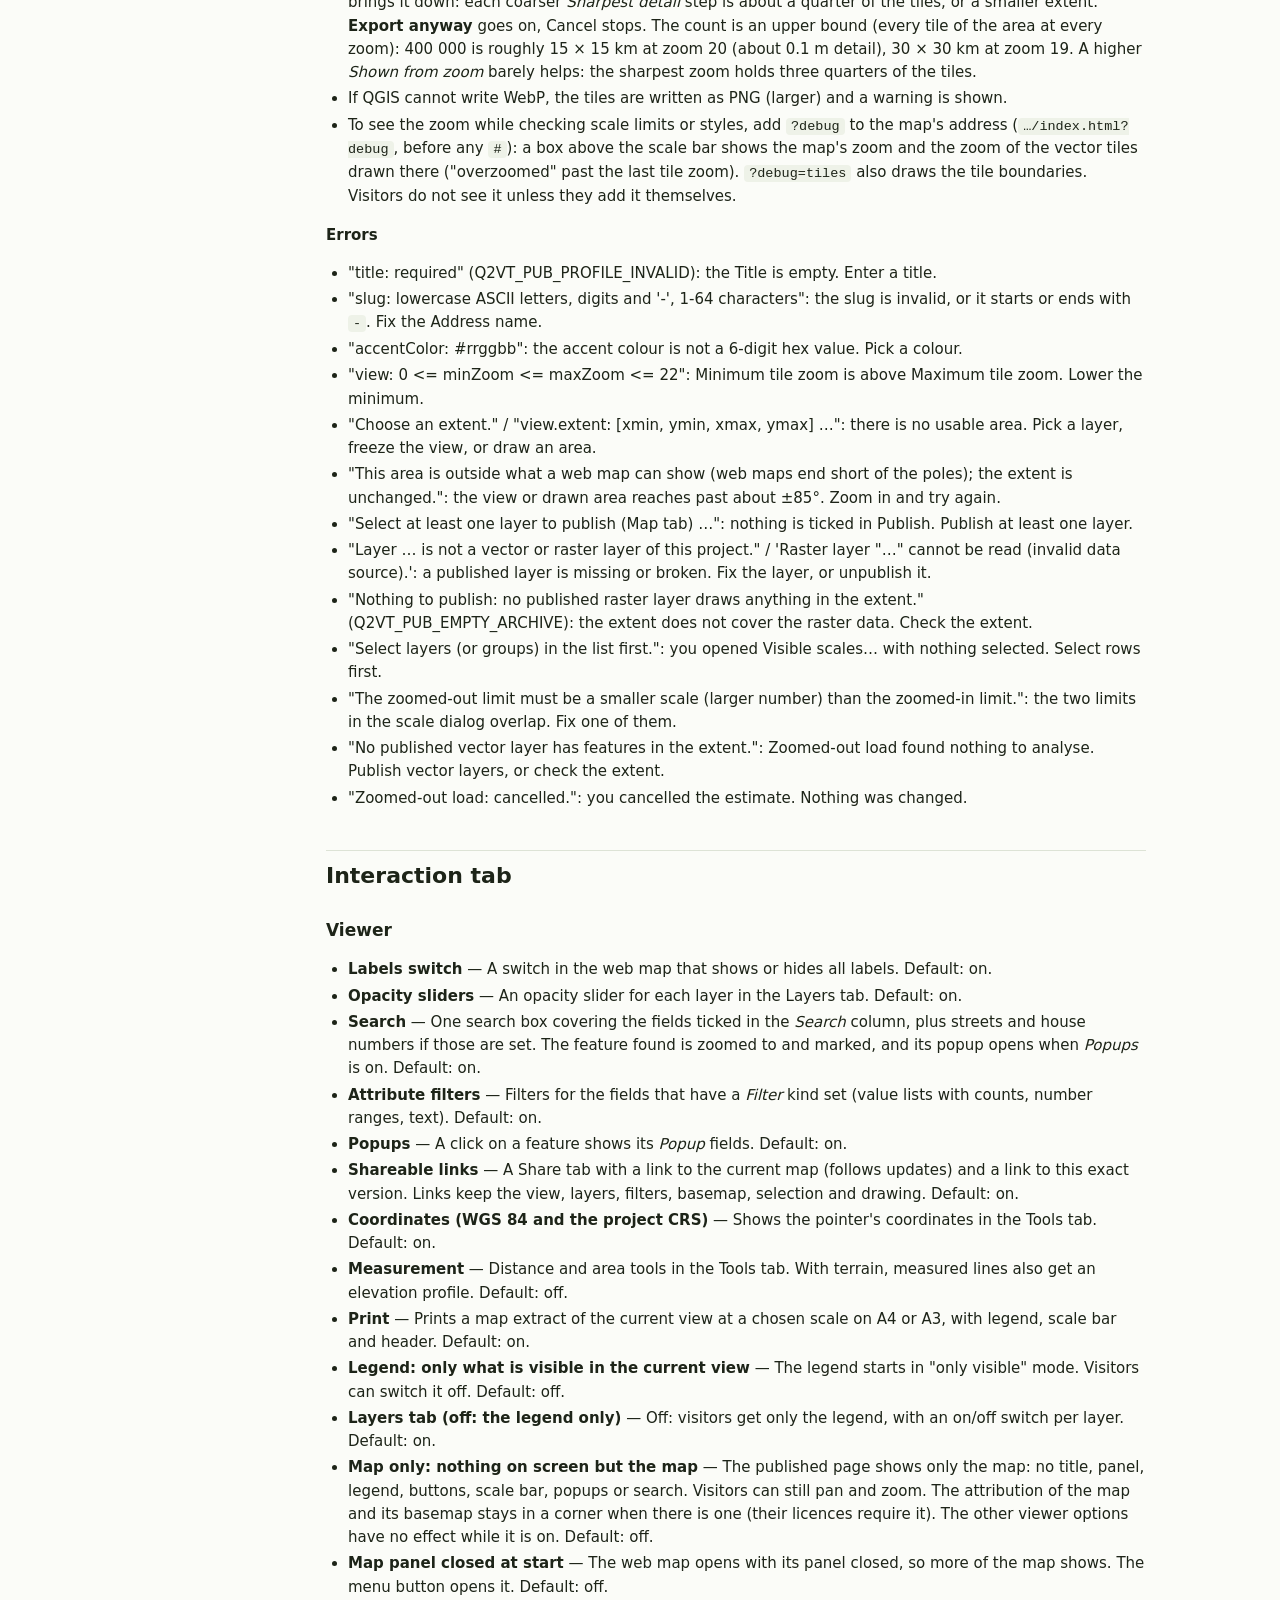
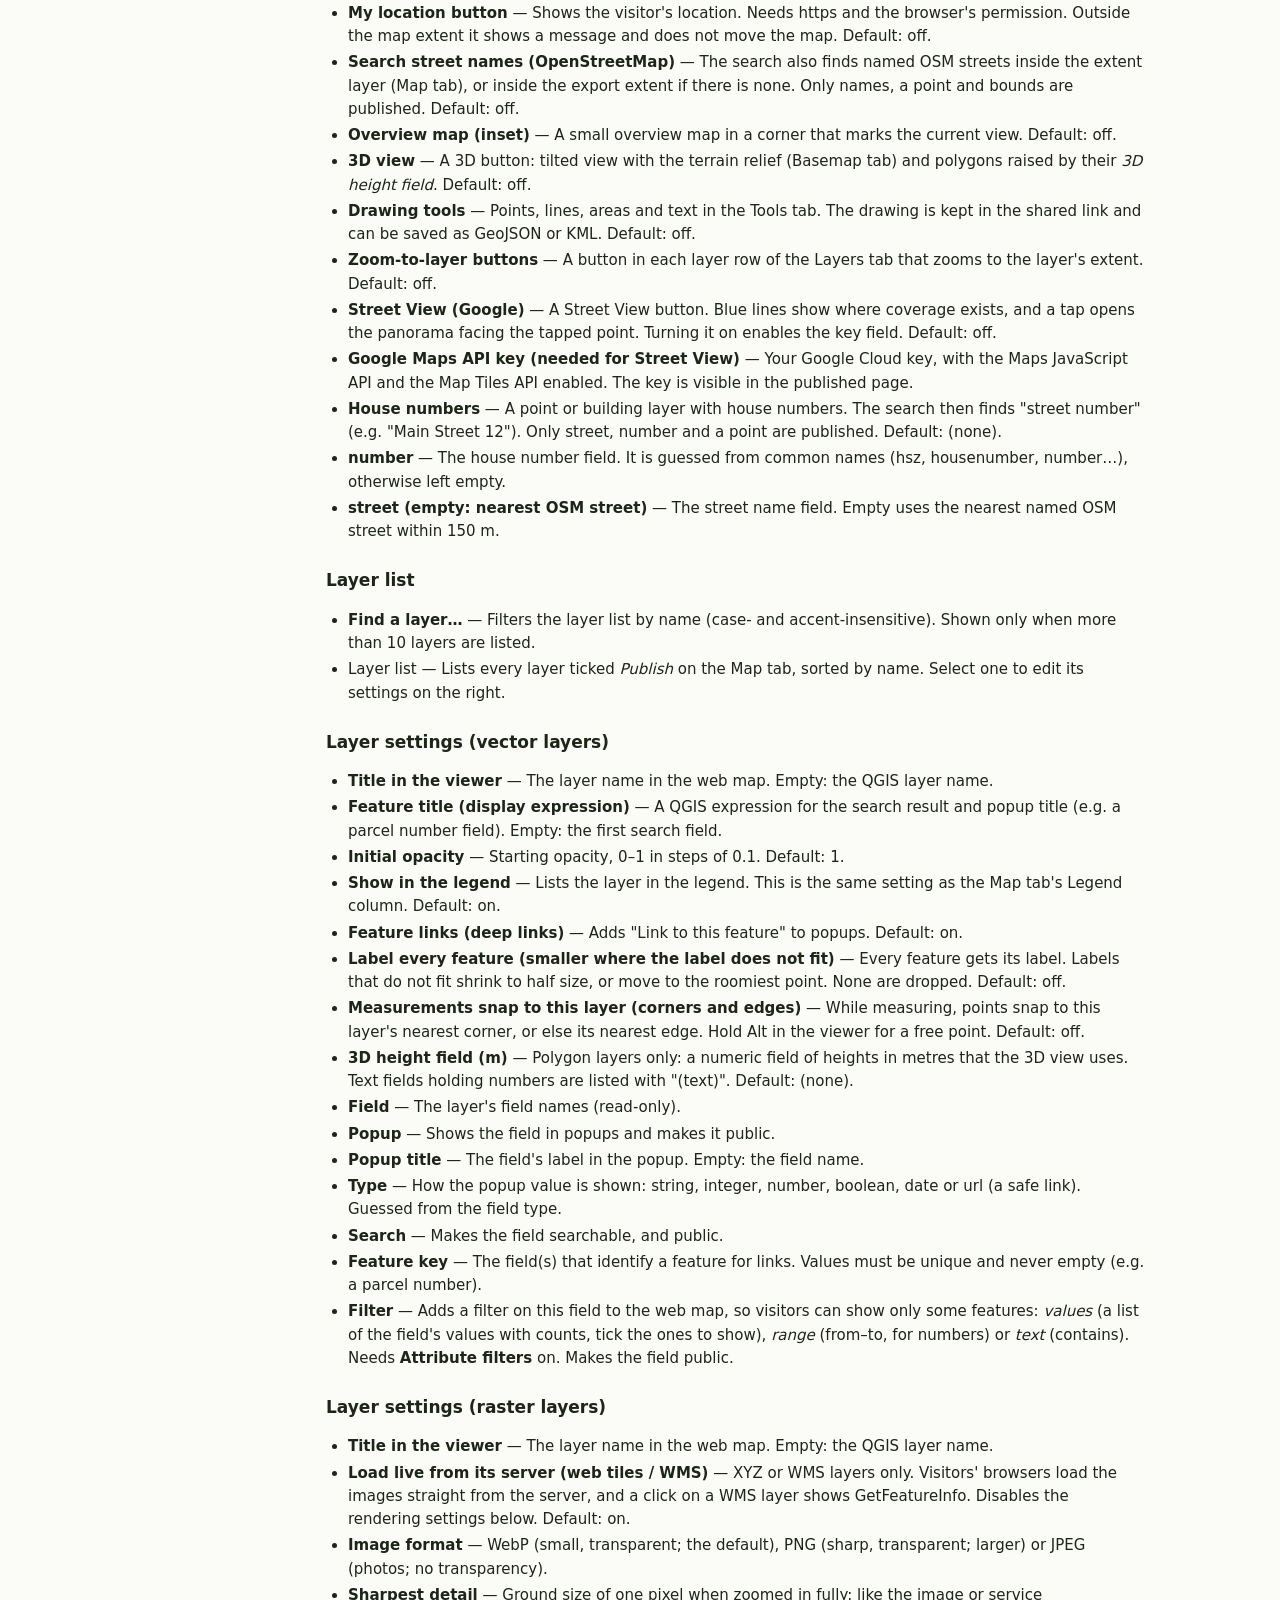
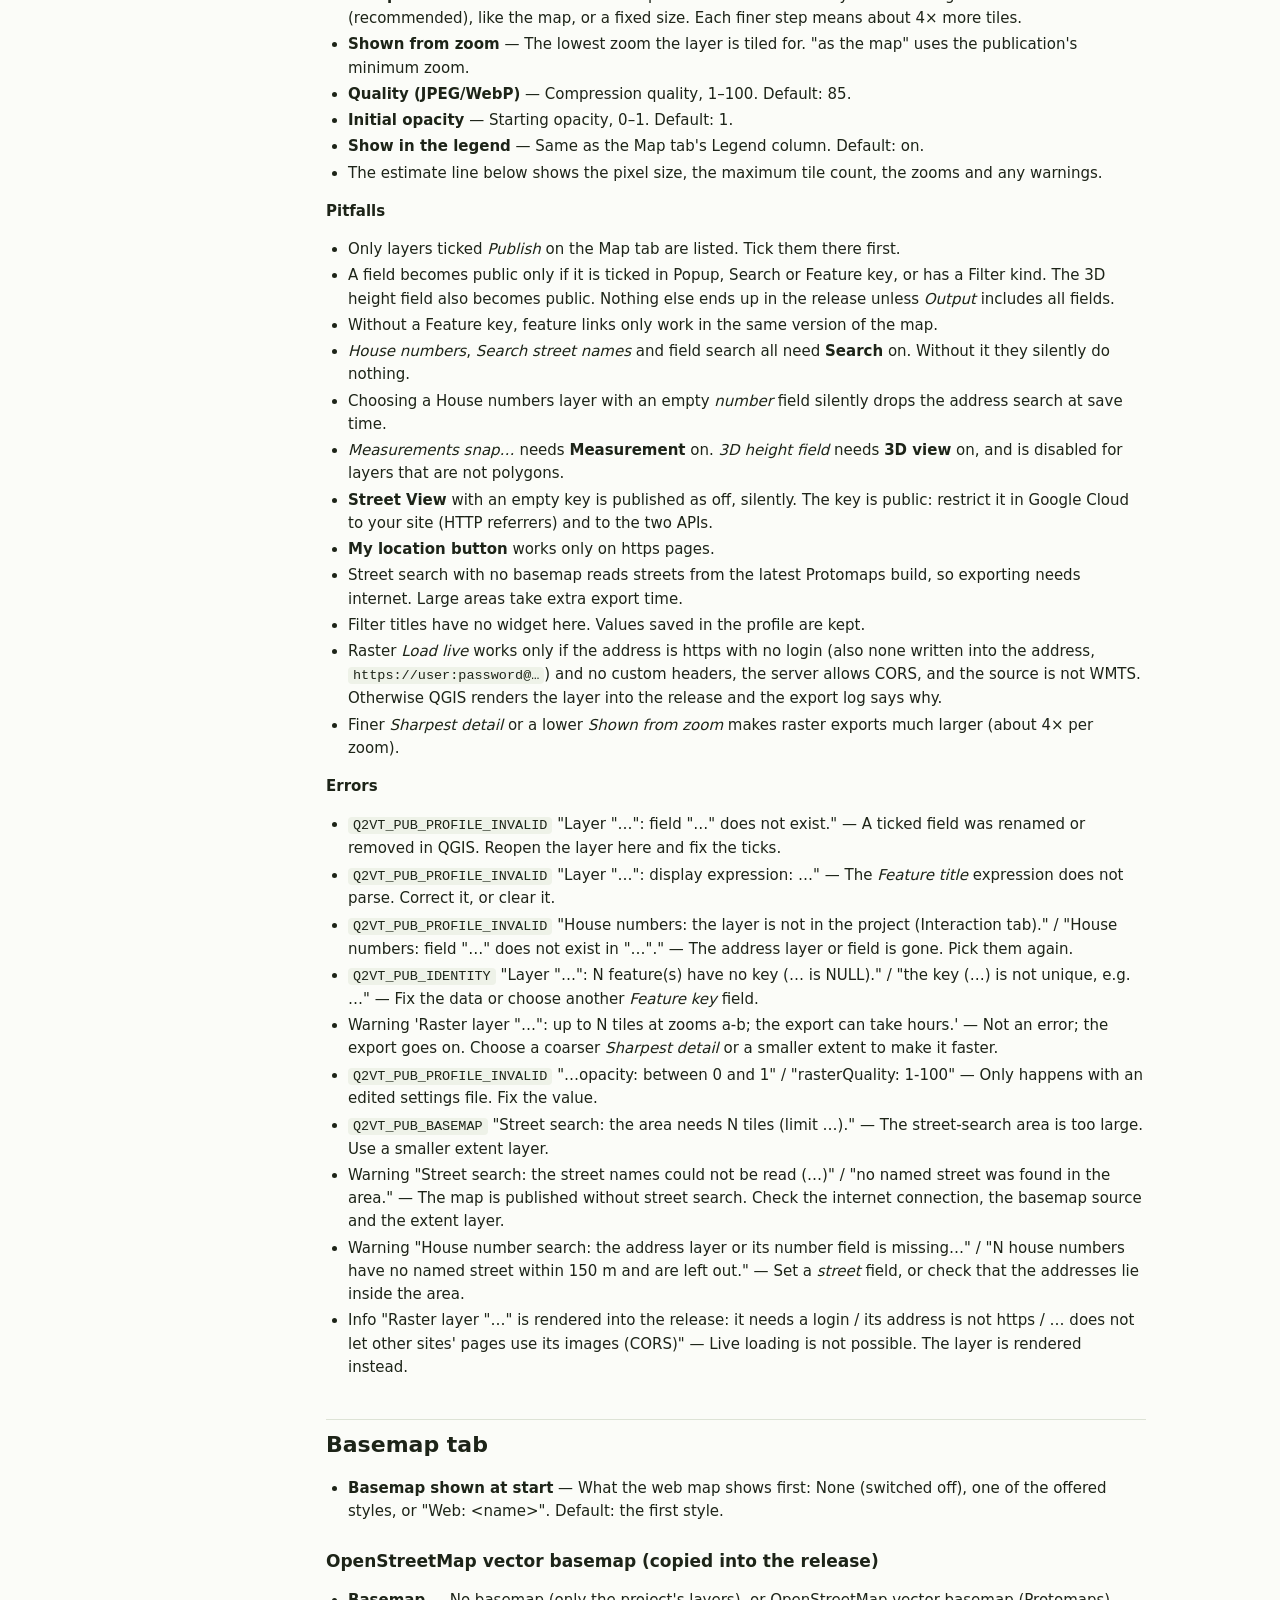
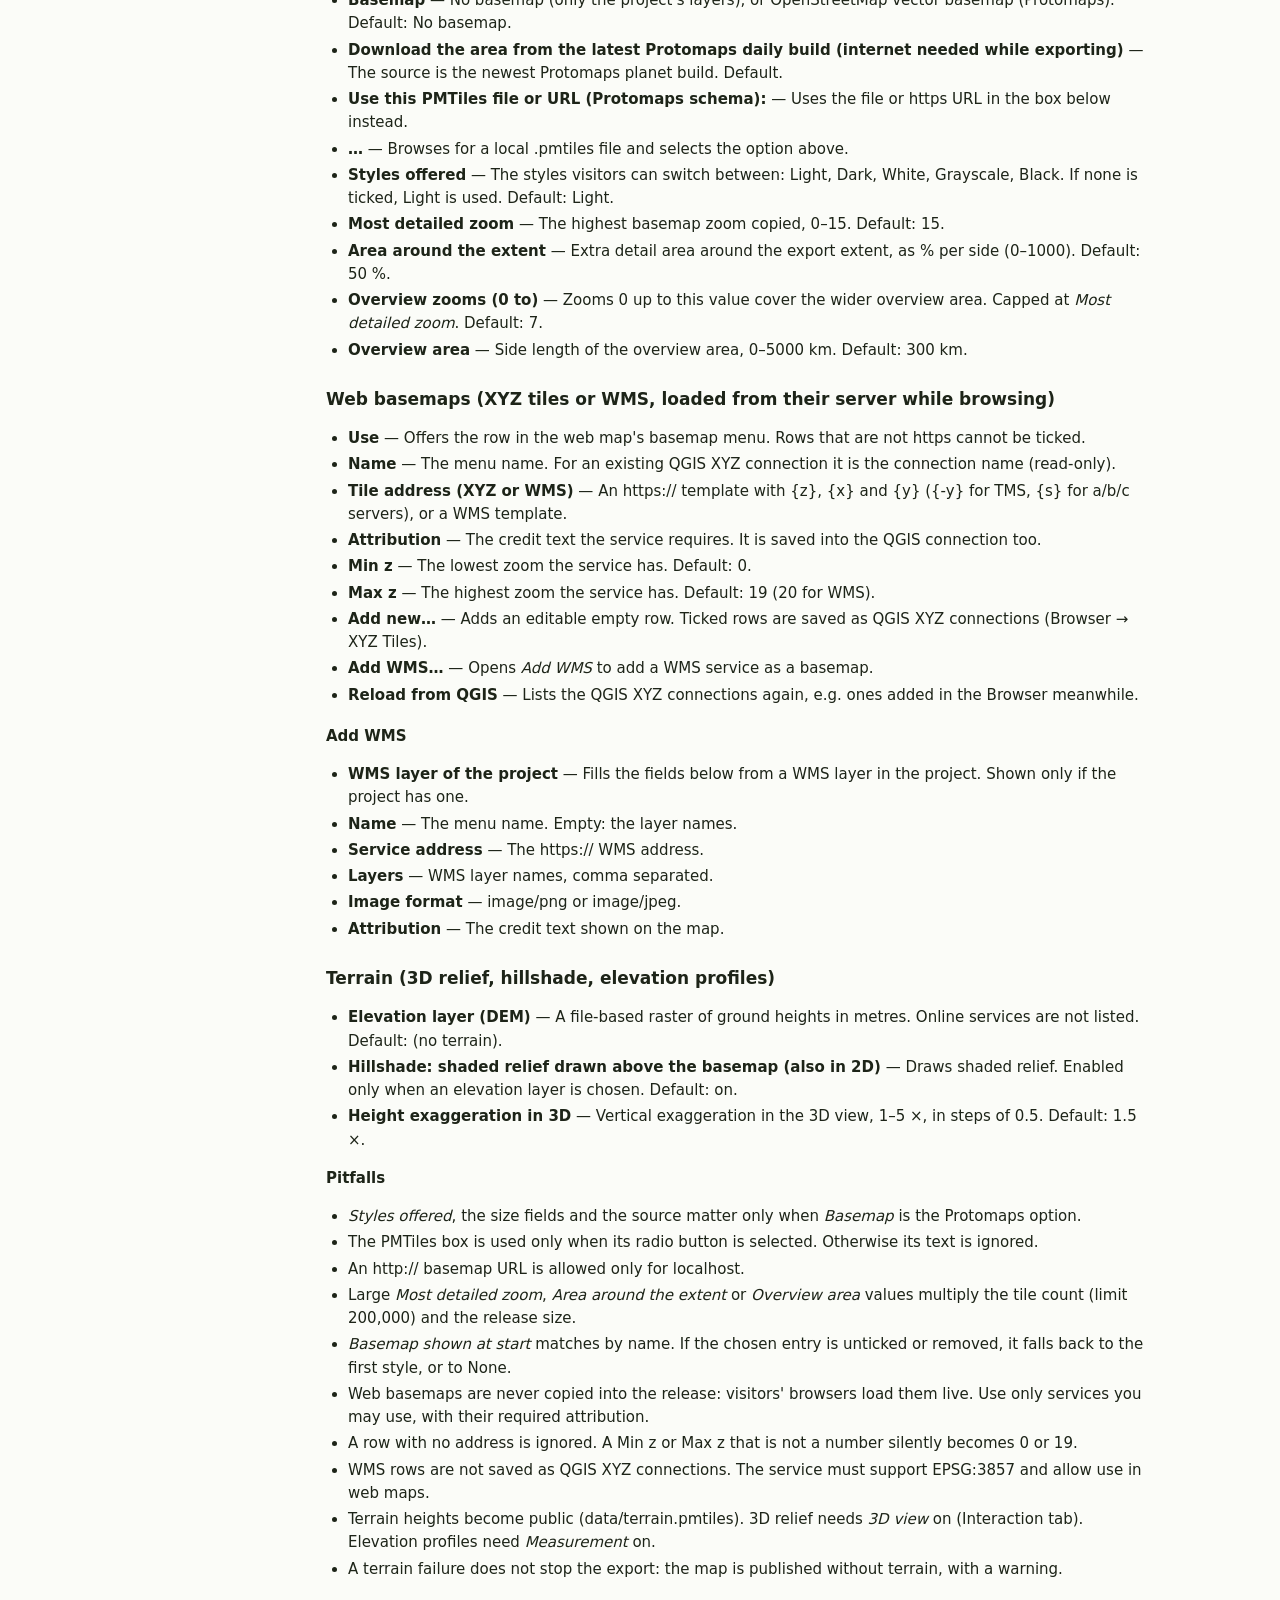
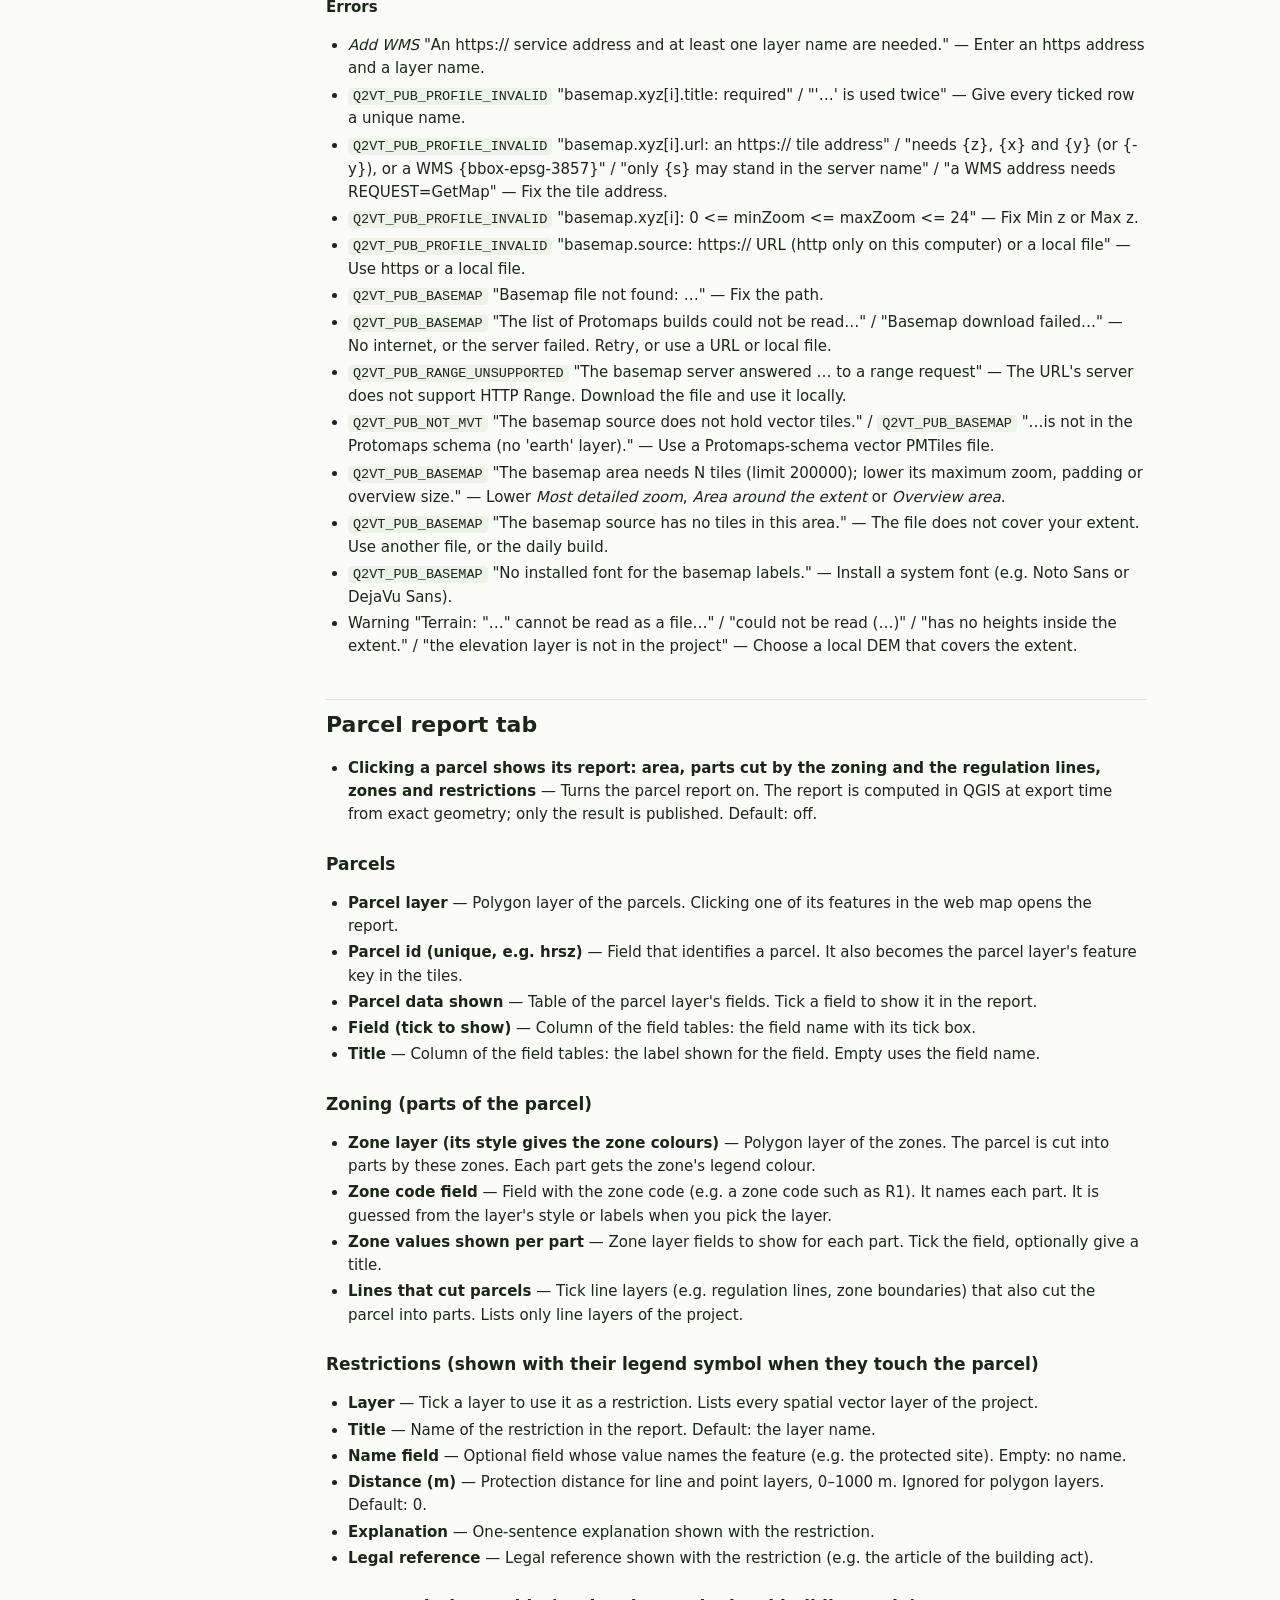
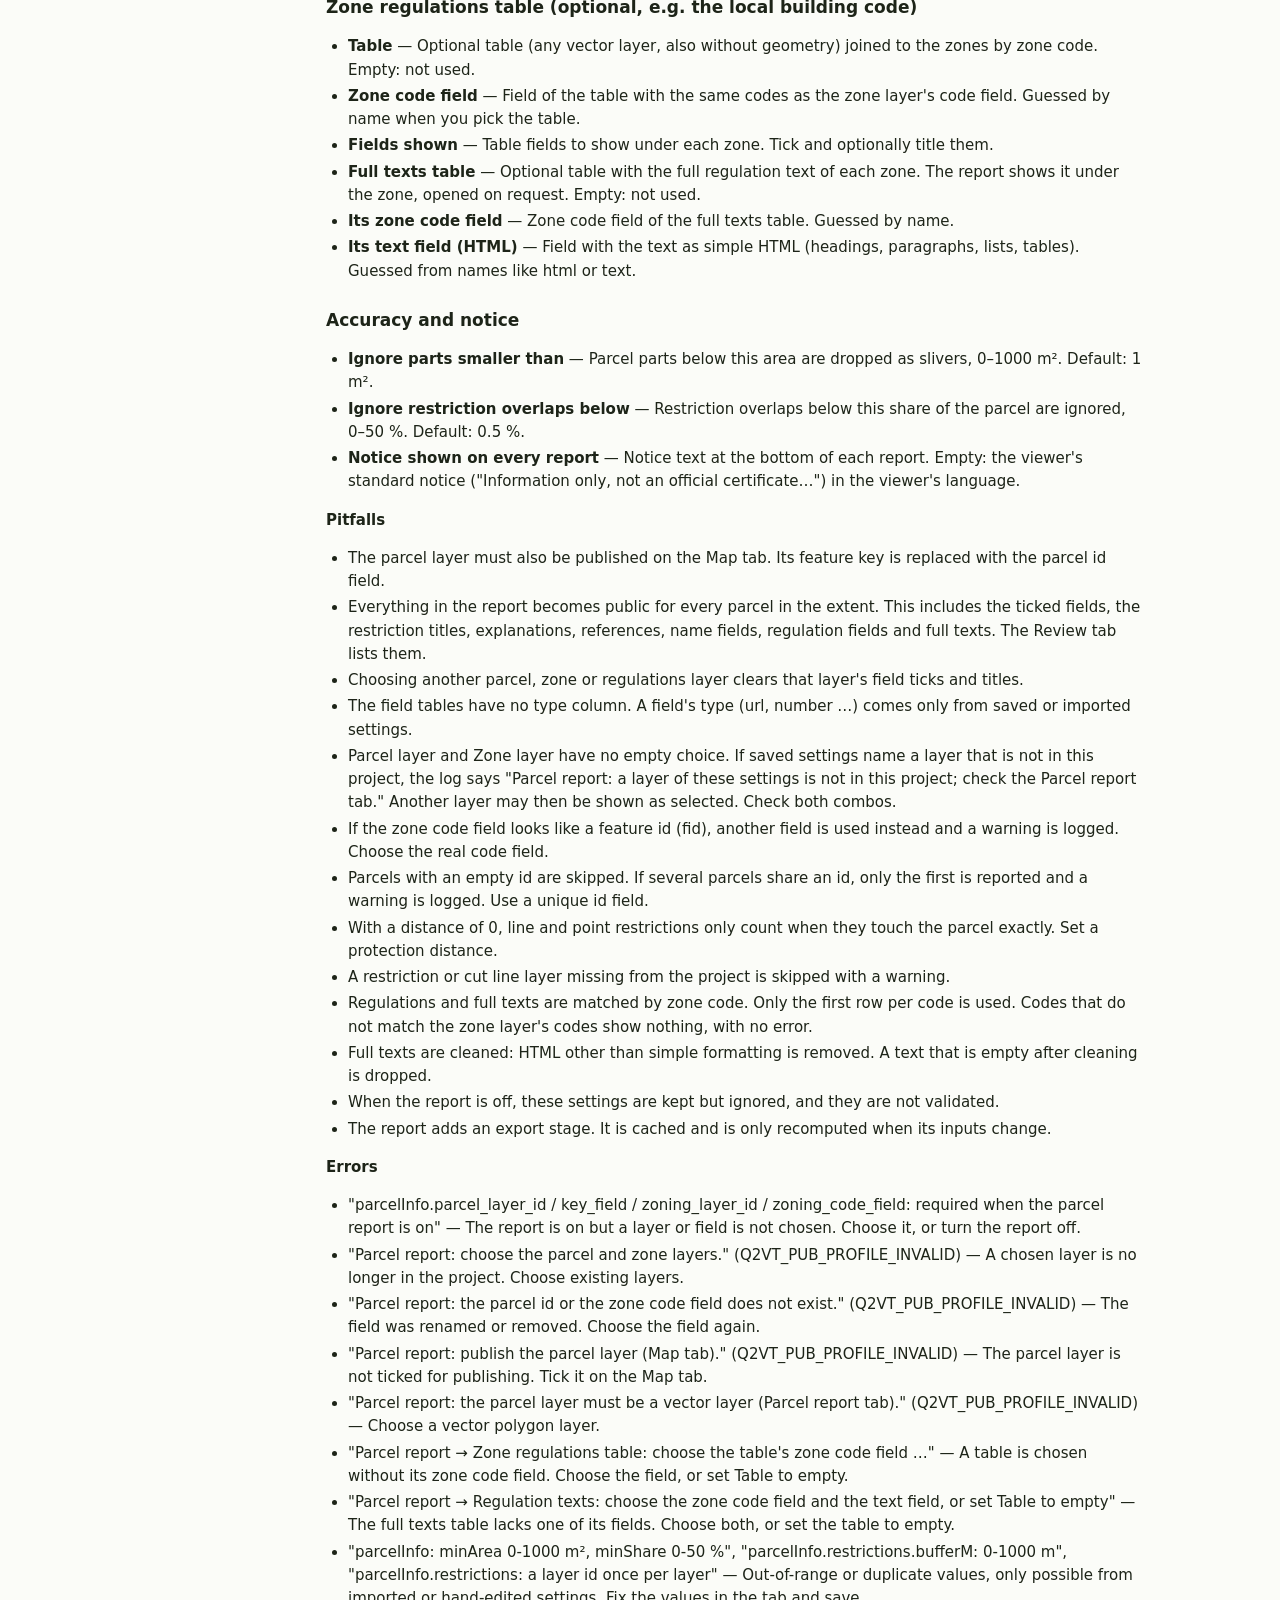
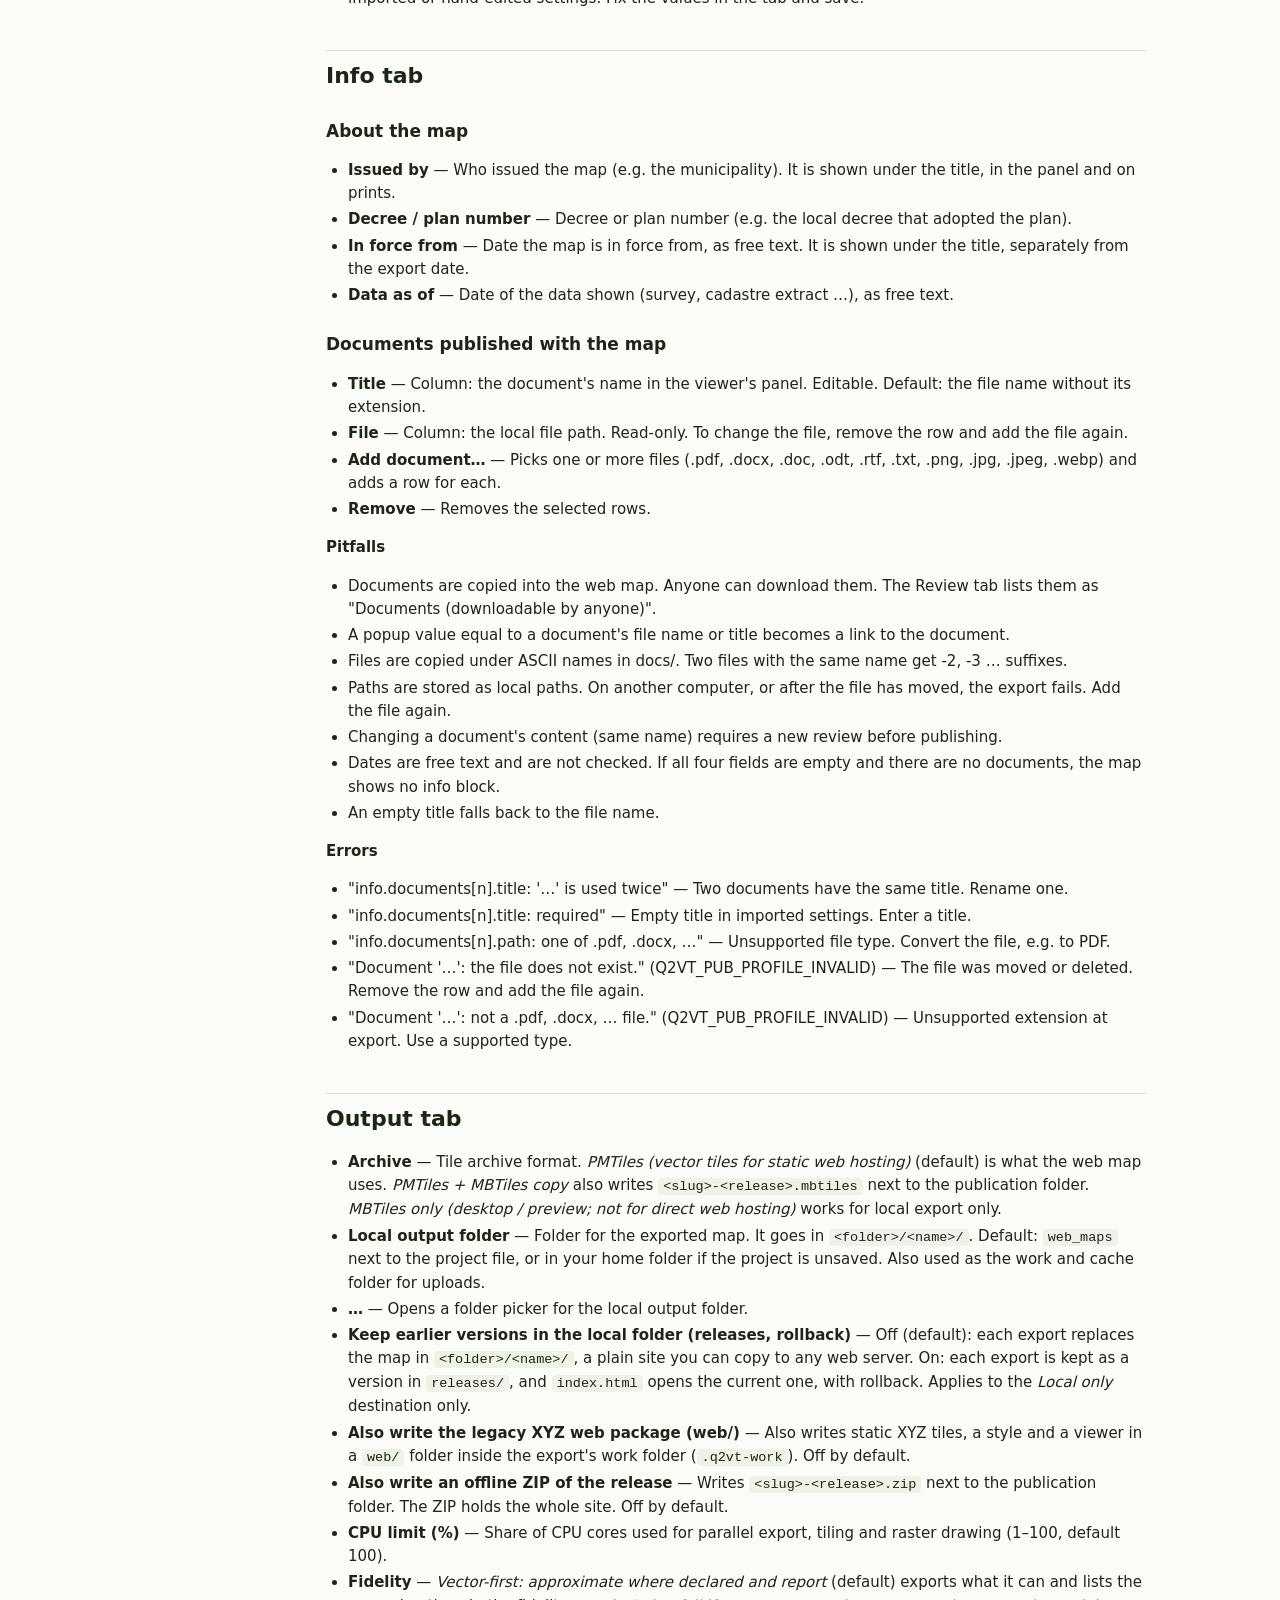
==== commit 2a93edb5: "QWebMap live demo: Swellendam web map, video and embed code" ====
--- a/usage/index.html
+++ b/usage/index.html
@@ -63,7 +63,7 @@
 <body>
 <header>
   <img src="icons/icon.png" alt="">
-  <div><div class="name">QWebMap user guide</div><div class="ver">version 4.58.11 · <a href="https://github.com/danzig666/QWebMap">GitHub</a> · <a href="https://danzig666.github.io/QWebMap/">demo map</a></div></div>
+  <div><div class="name">QWebMap user guide</div><div class="ver">version 4.59.0 · <a href="https://github.com/danzig666/QWebMap">GitHub</a> · <a href="https://danzig666.github.io/QWebMap/">demo map</a></div></div>
   <button id="toc-button" type="button" aria-expanded="false" aria-controls="toc">Contents</button>
   <input id="find" type="search" placeholder="Find an option…" aria-label="Find an option">
 </header>
@@ -104,7 +104,7 @@
 <a href="#keeping-this-guide-up-to-date">Keeping this guide up to date</a></nav>
 <main>
 <h1 id="qwebmap-user-guide">QWebMap user guide</h1>
-<p>QWebMap publishes a QGIS project as a fast, accurate web map: vector tiles in one PMTiles file, a ready viewer, and a static site you can open locally, upload to Cloudflare R2 / S3 or copy to any web server. This guide is for QWebMap 4.58.11, the generic edition. Everything is set in one window: <strong>Web → QWebMap: Publish Web Map…</strong> (or its toolbar button). The settings are saved in the project.</p>
+<p>QWebMap publishes a QGIS project as a fast, accurate web map: vector tiles in one PMTiles file, a ready viewer, and a static site you can open locally, upload to Cloudflare R2 / S3 or copy to any web server. This guide is for QWebMap 4.59.0, the generic edition. Everything is set in one window: <strong>Web → QWebMap: Publish Web Map…</strong> (or its toolbar button). The settings are saved in the project.</p>
 <h2 id="quick-start">Quick start</h2>
 <ol><li>
 <strong>Install.</strong> Download <code>QWebMap-&lt;version&gt;.zip</code> from the <a href="https://github.com/danzig666/QWebMap/releases/latest">latest release</a> (not the <code>-hu</code> file), then <em>Plugins → Manage and Install Plugins → Install from ZIP</em>. QGIS 3.44 or newer, or QGIS 4.
@@ -142,6 +142,8 @@
 <strong>Maximum tile zoom</strong> — Highest zoom (0–22) that gets tiles. Default 16. Beyond it, the viewer enlarges (overzooms) the last tiles.
 </li><li>
 <strong>Maximum browser zoom (overzoom)</strong> — How far visitors can zoom in (0–24). Default 22.
+</li><li>
+<strong>Use web zoom scales in QGIS…</strong> — Sets the project's scale list (QGIS's scale box, and the scale limits of rules and labels) to the scales of web zooms 0–22, for this project's CRS and the published area. A scale limit picked from this list starts or ends exactly at a zoom level. Asks before replacing a scale list the project already has. For Web Mercator (EPSG:3857) projects the same list is in <code>resources/web_zoom_scales.xml</code> (QGIS: Settings → Options → Map Tools → Predefined scales → Import).
 </li><li>
 <strong>Extent</strong> — The area to publish. <strong>Current map view (at each export)</strong> (the default): whatever the QGIS map shows when you export. <strong>Extent of a layer</strong>: follows the chosen layer when its data changes. <strong>Fixed area (drawn or frozen)</strong>: a fixed rectangle.
 </li><li>
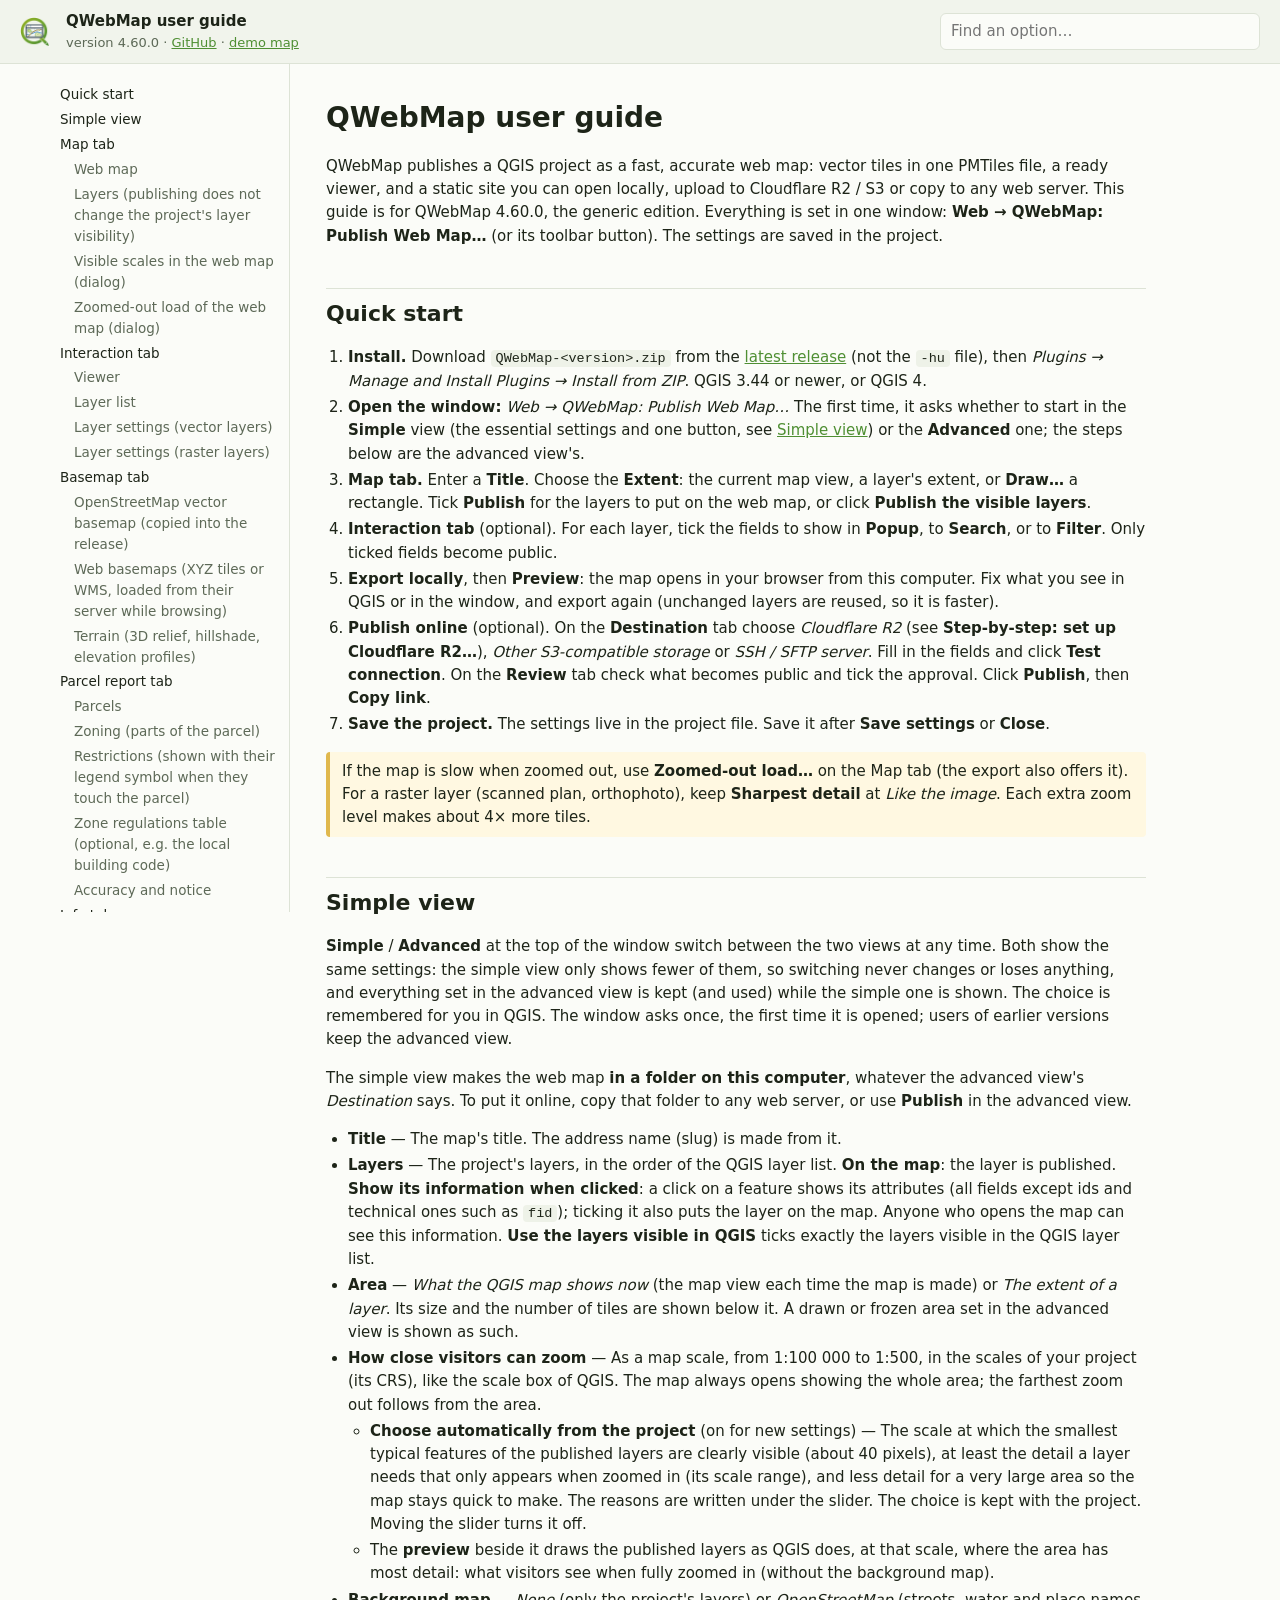
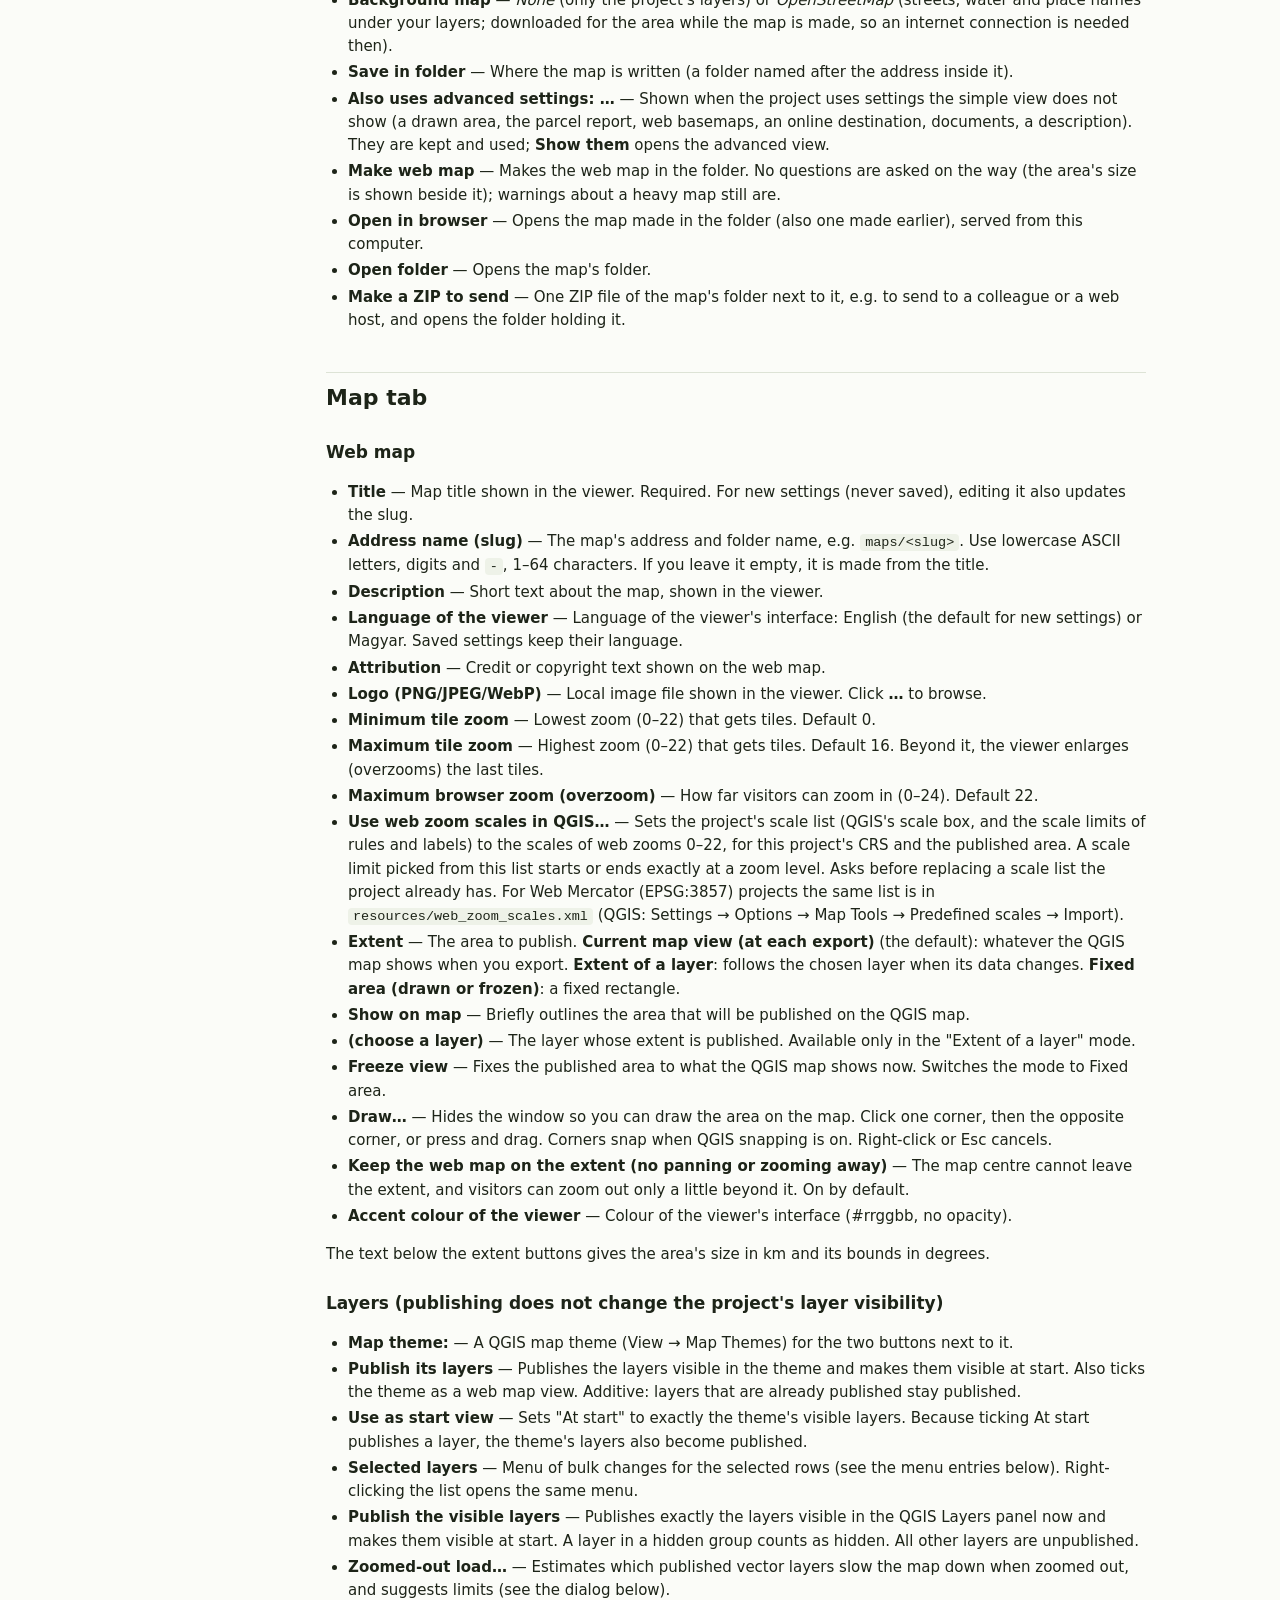
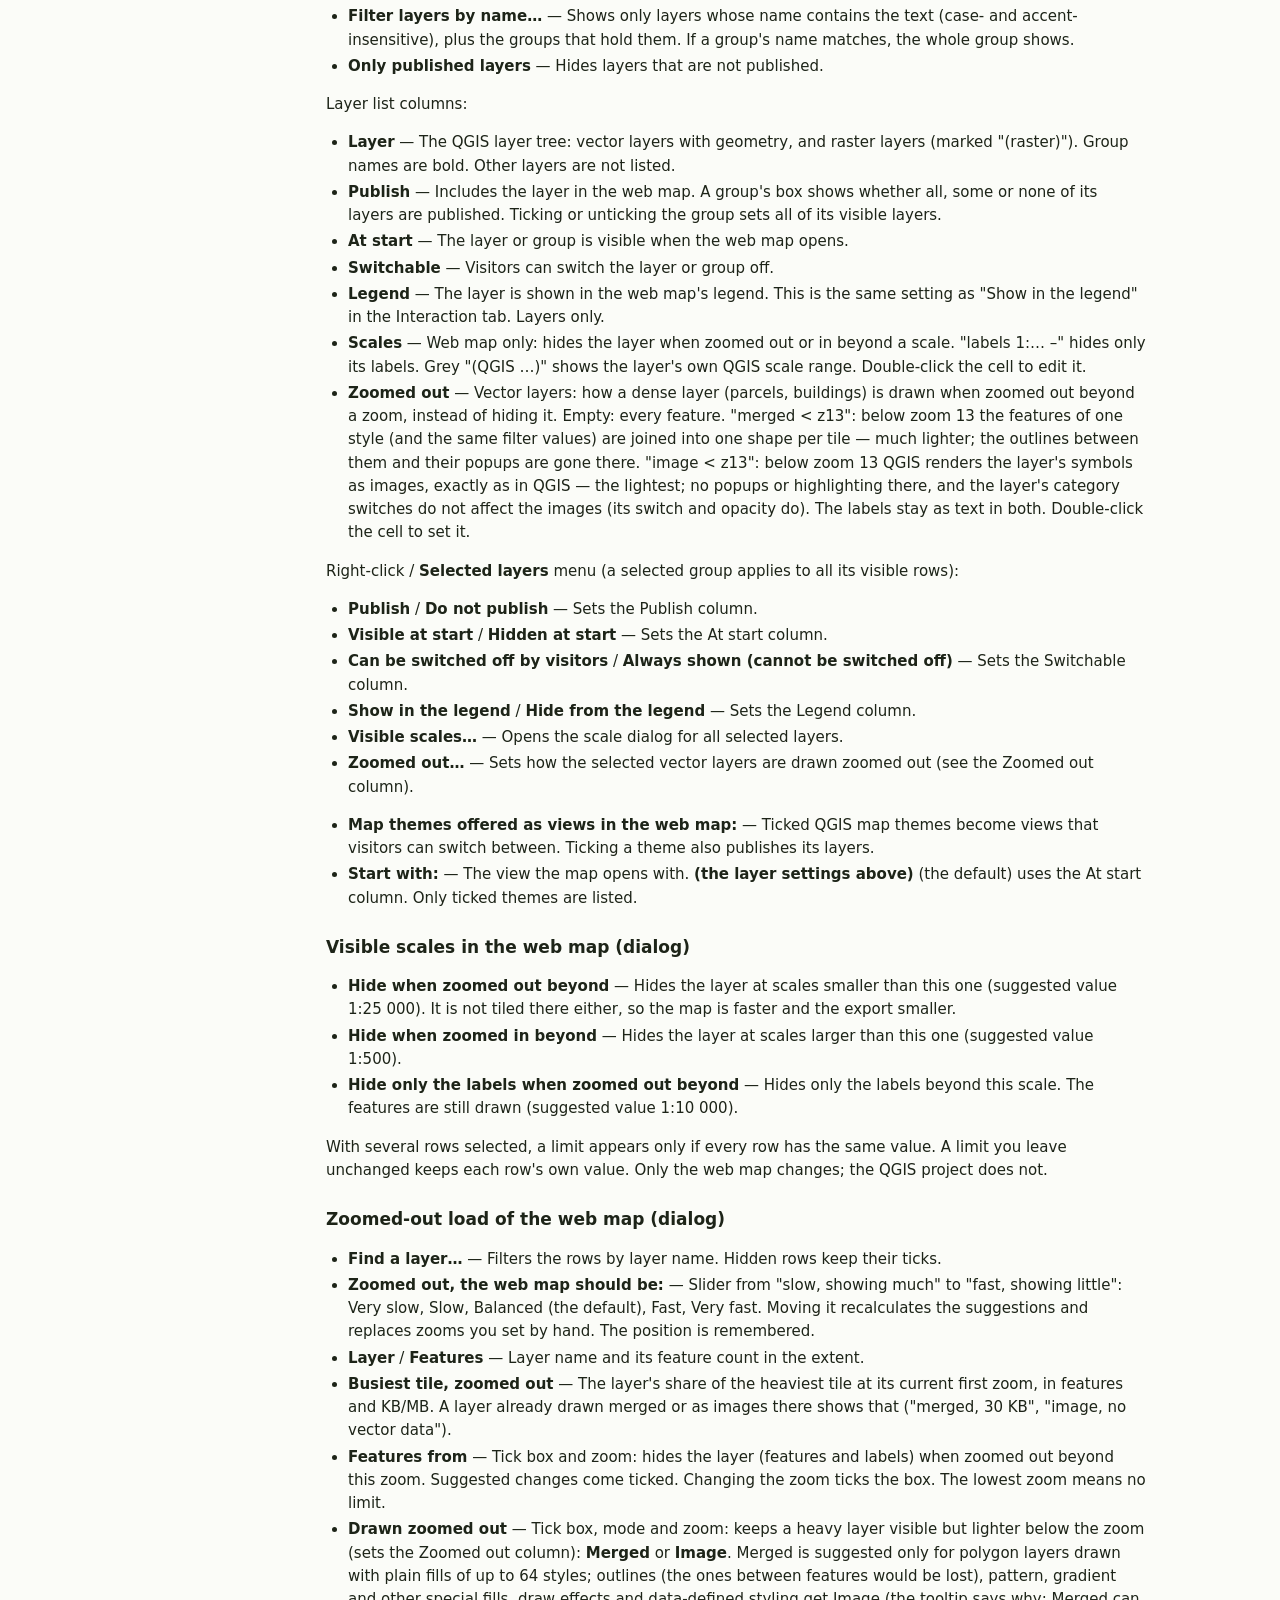
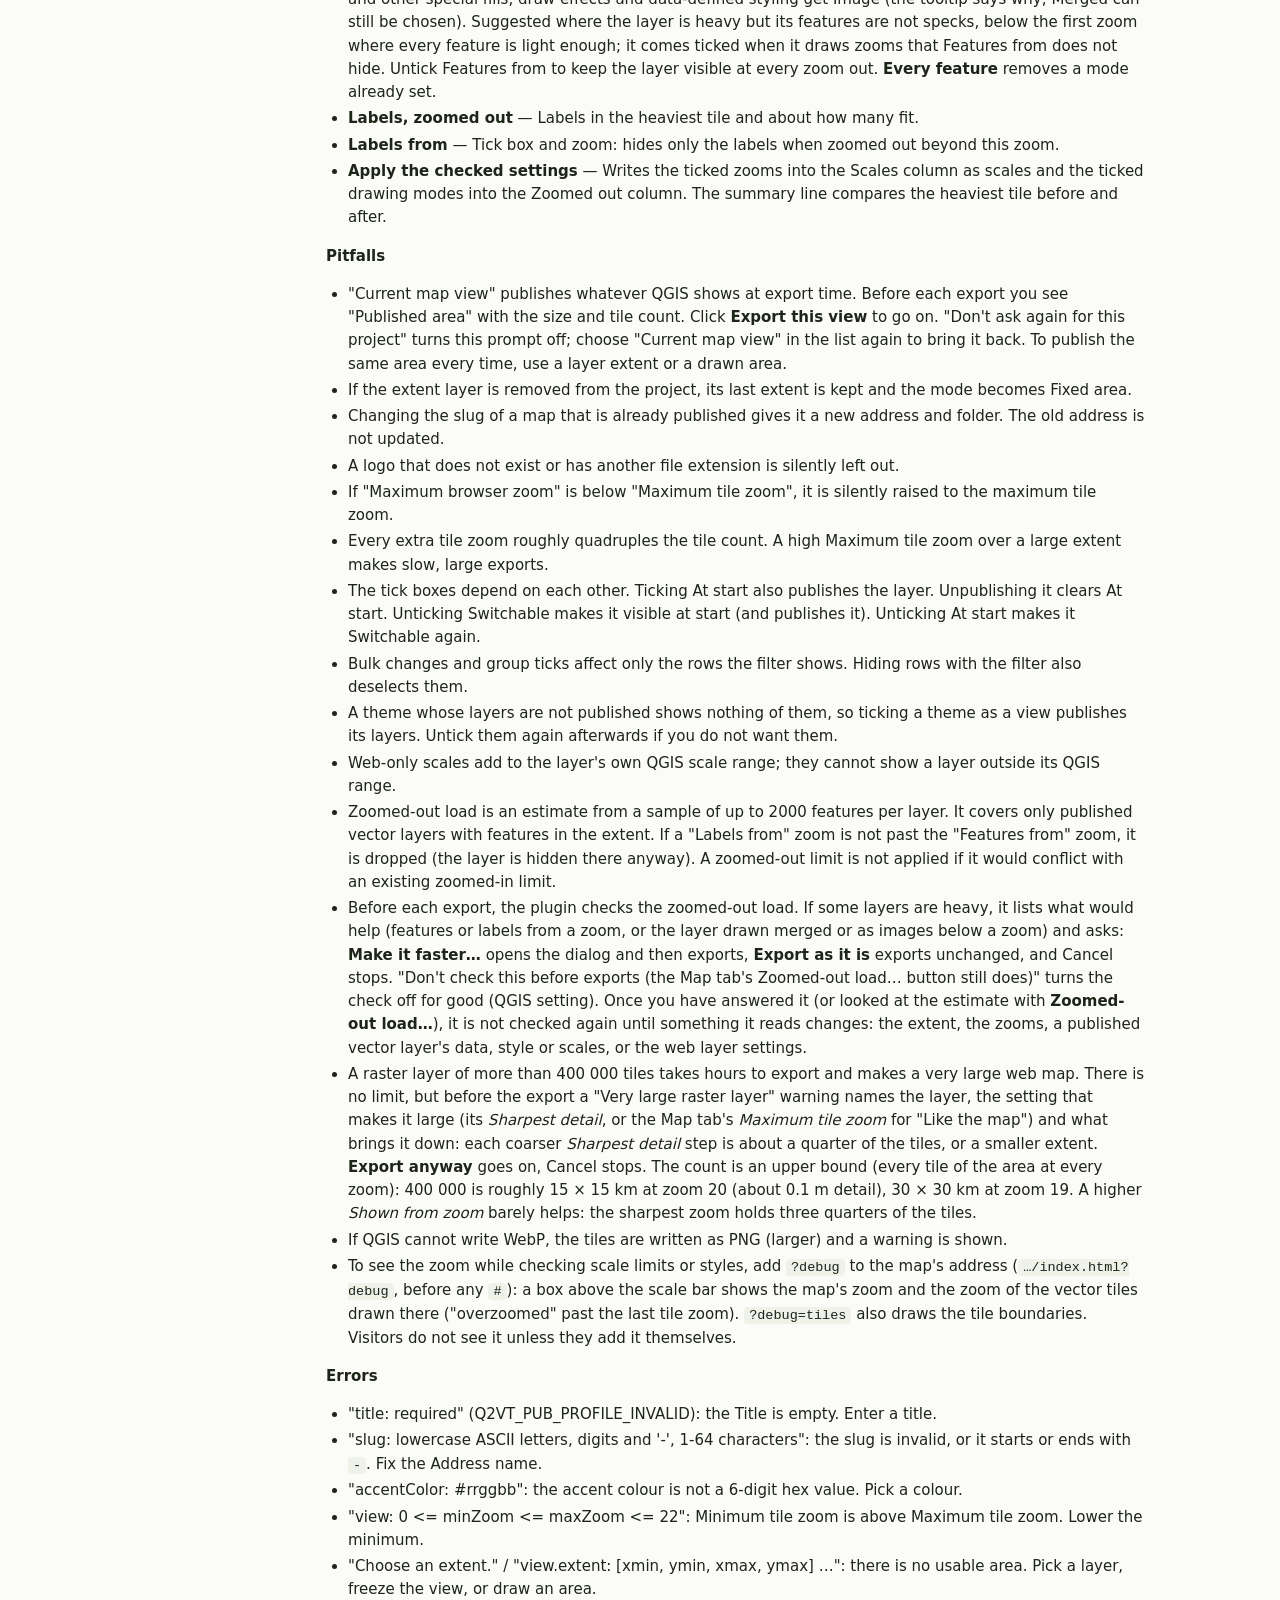
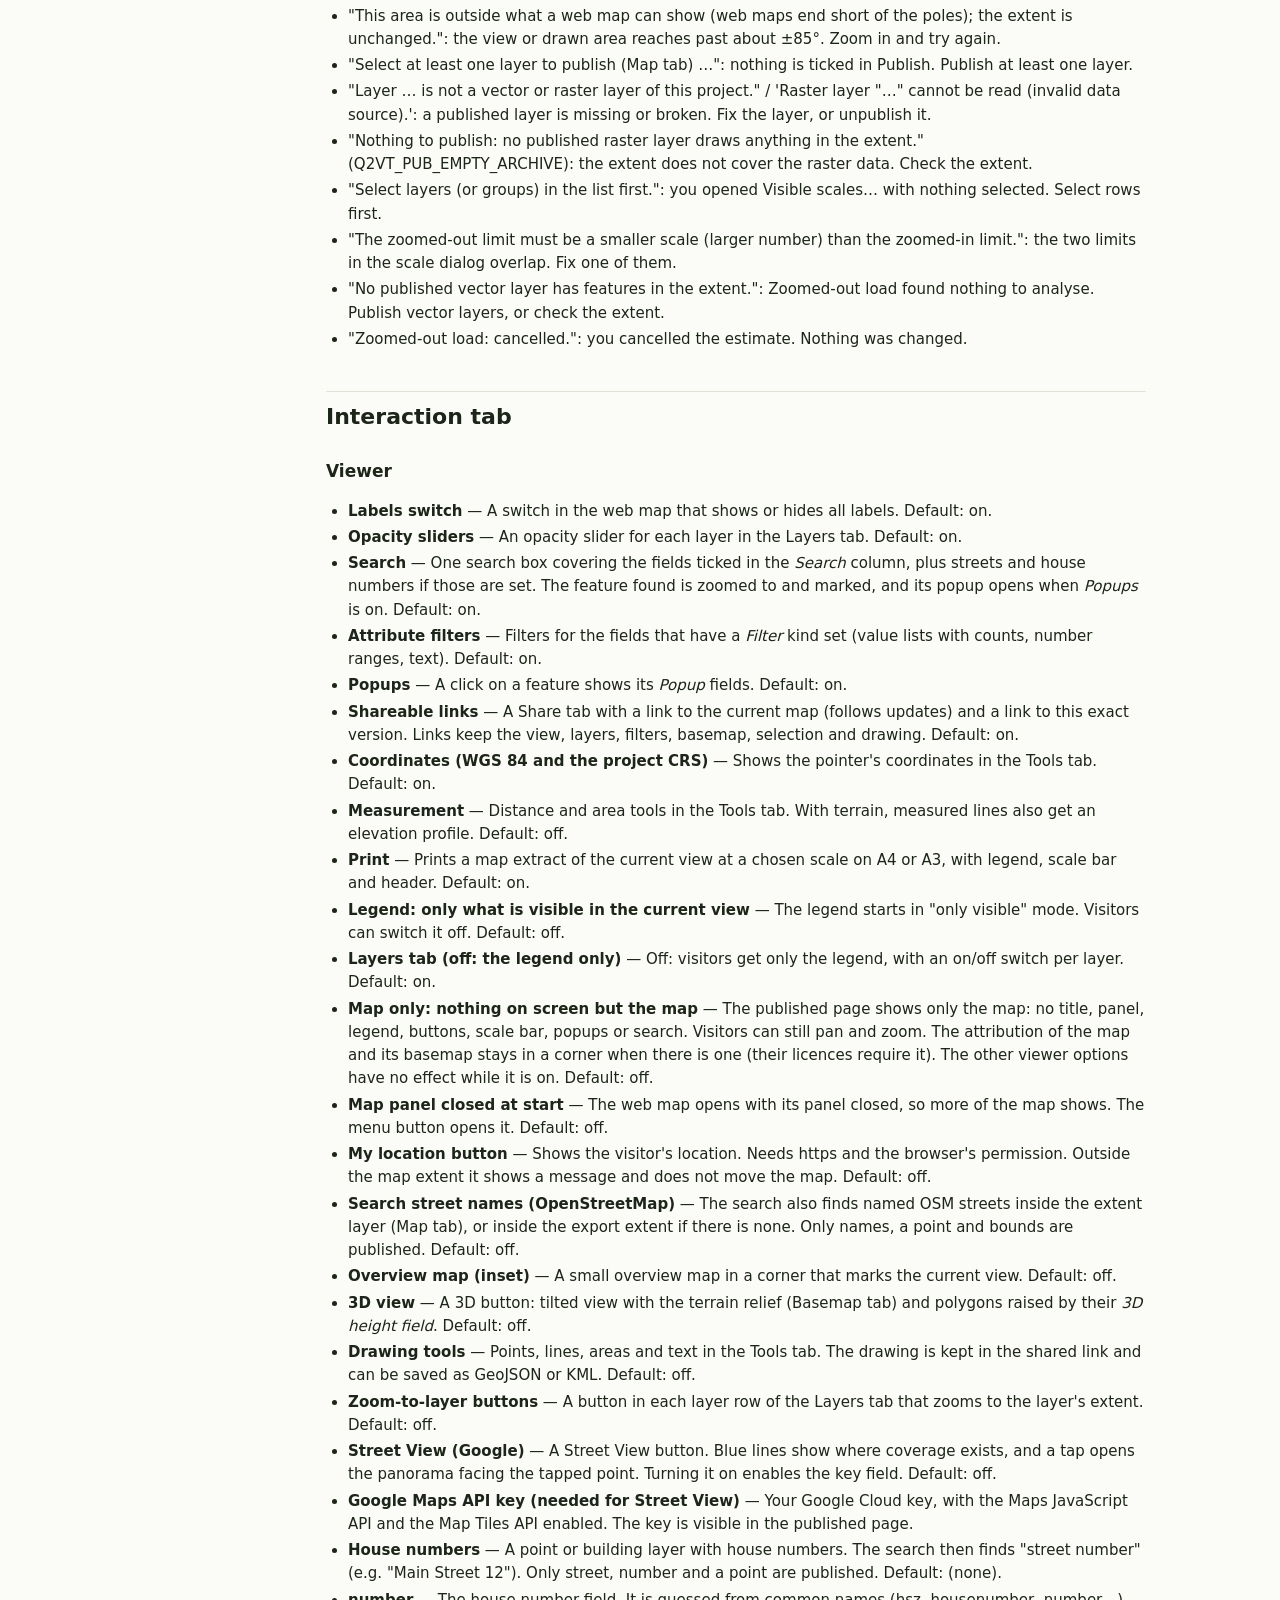
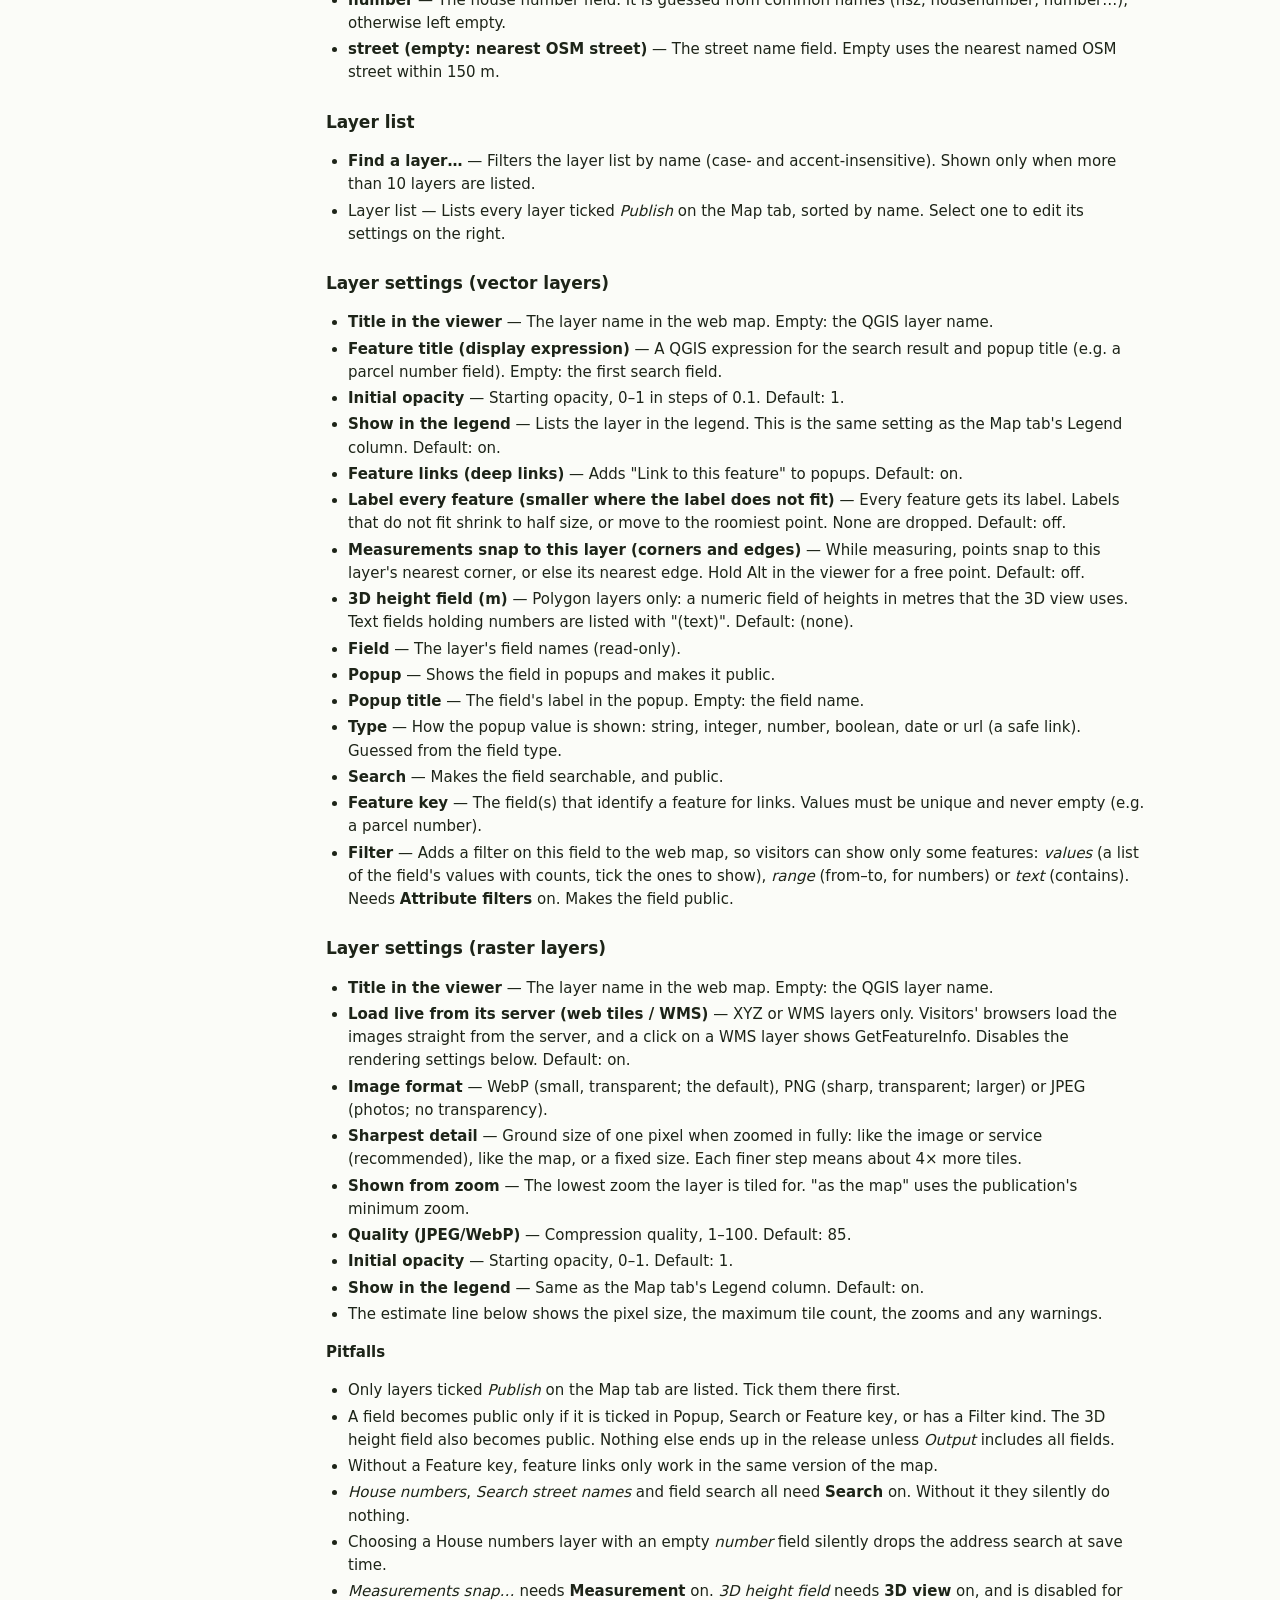
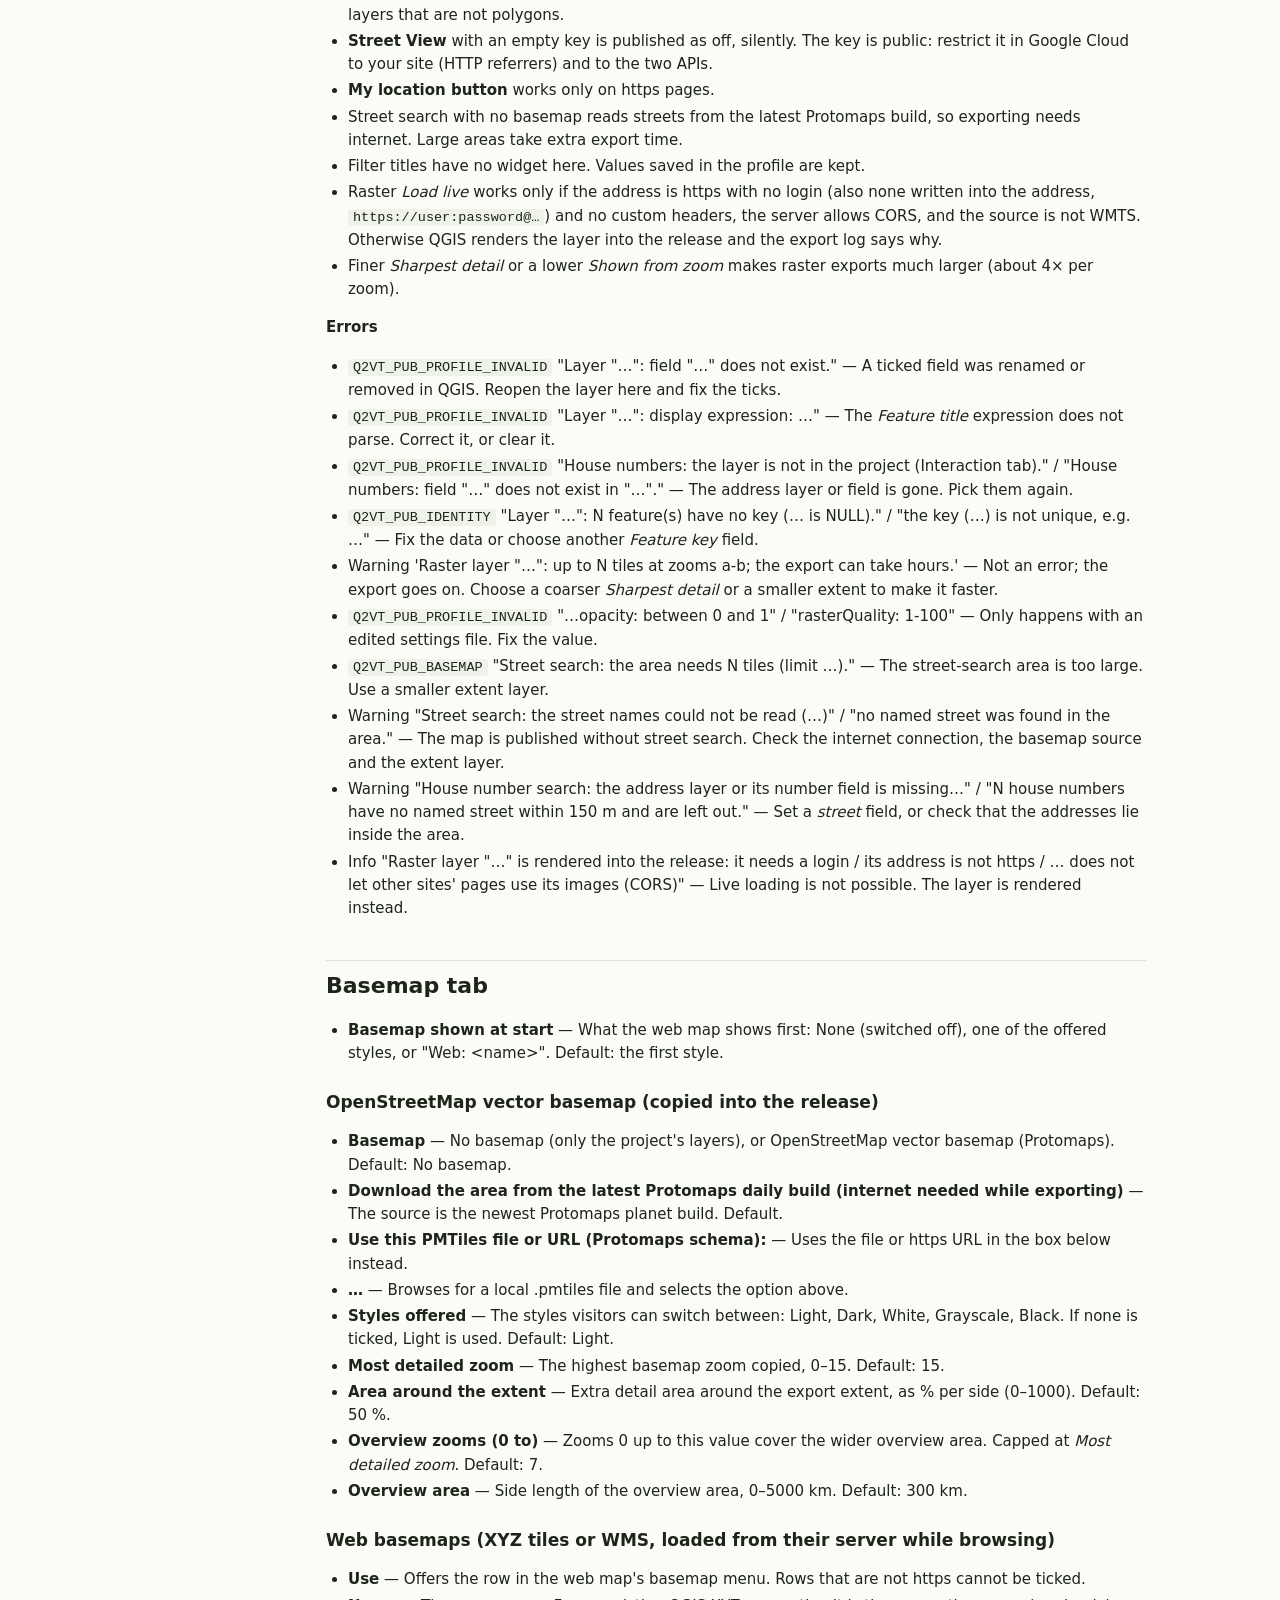
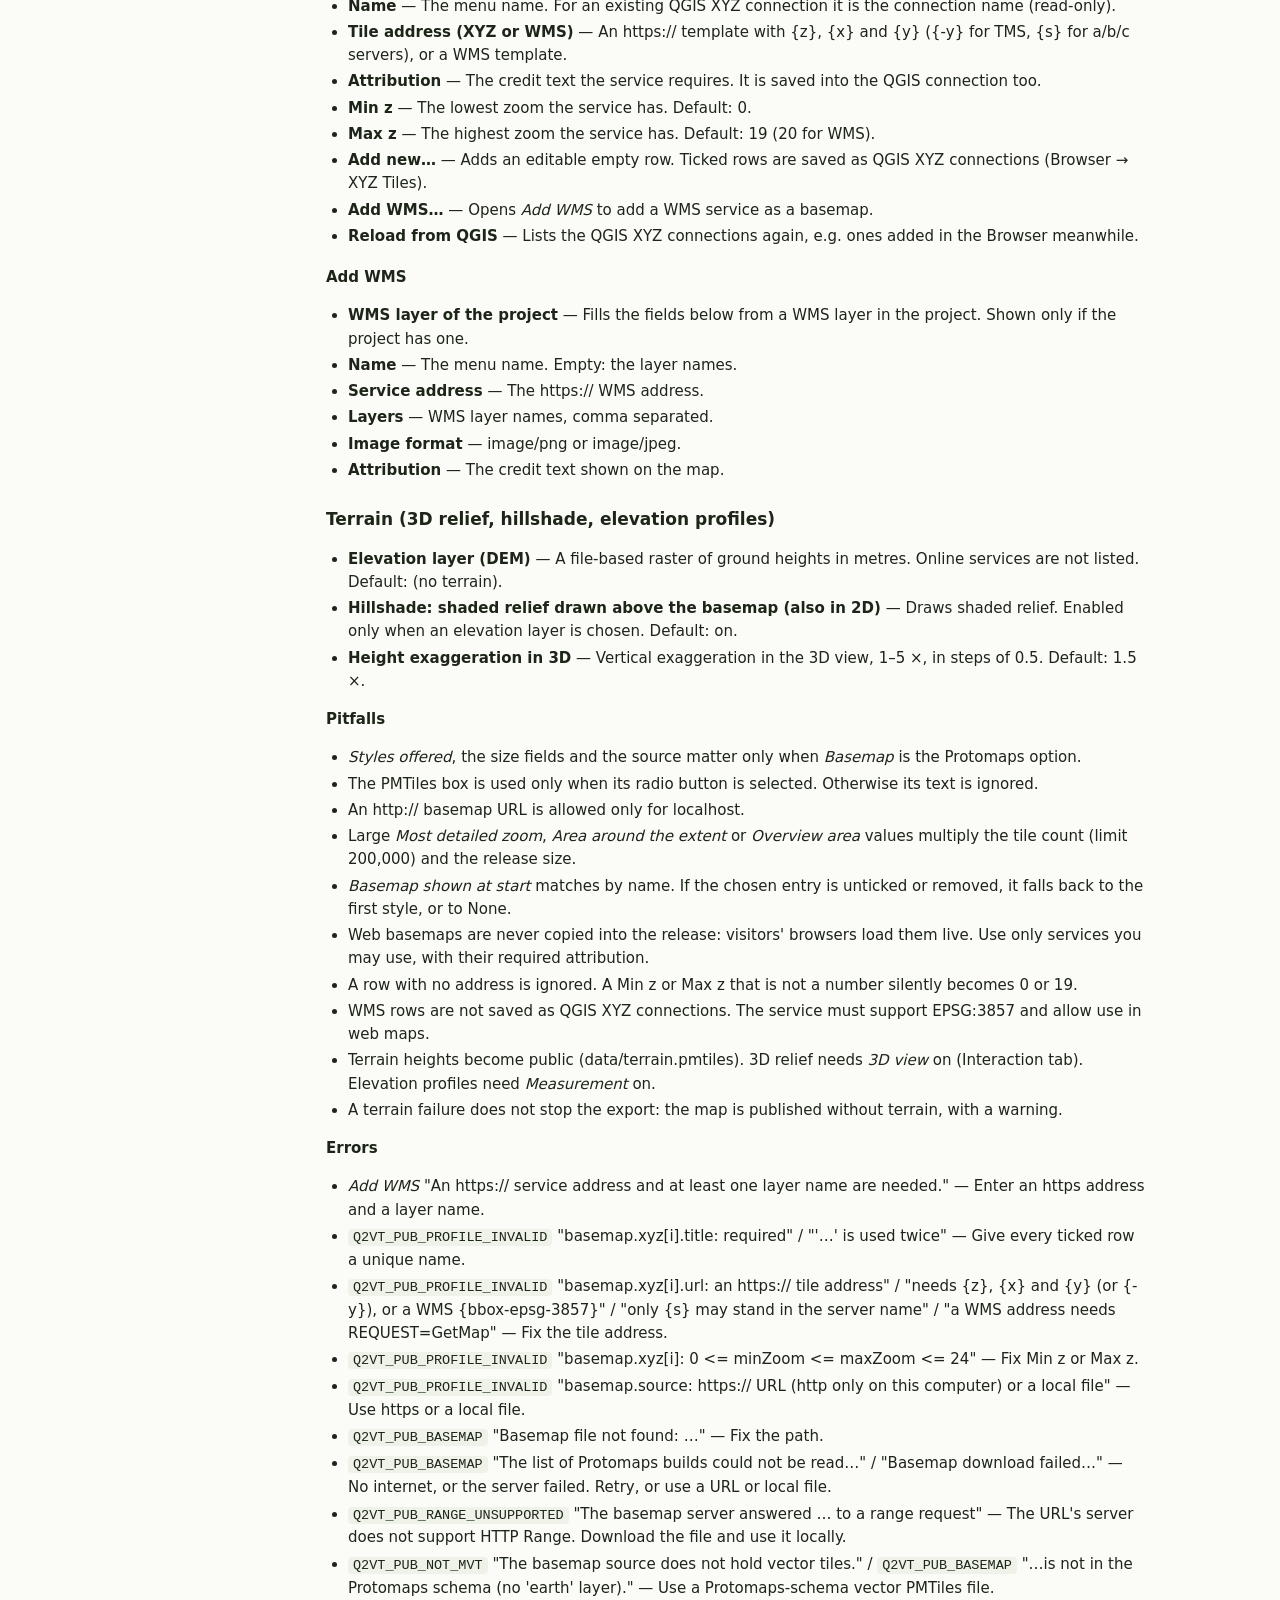
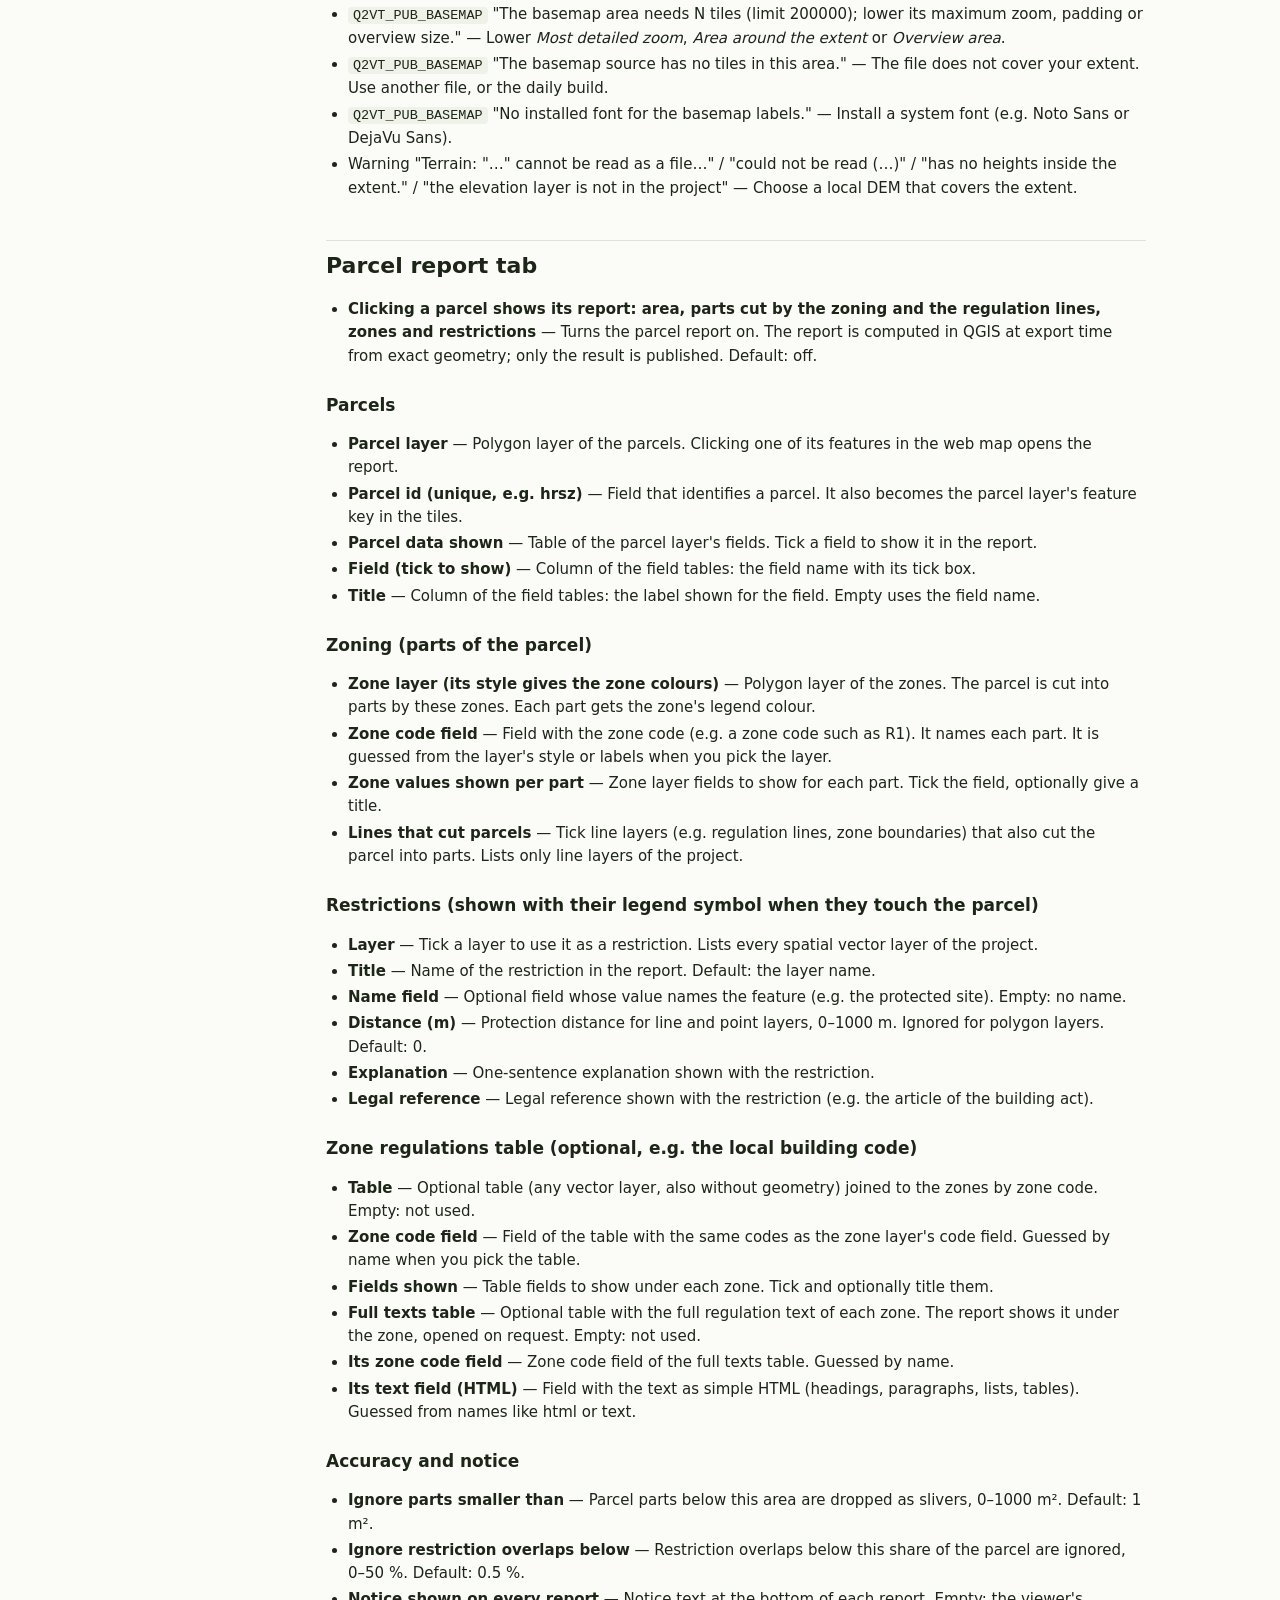
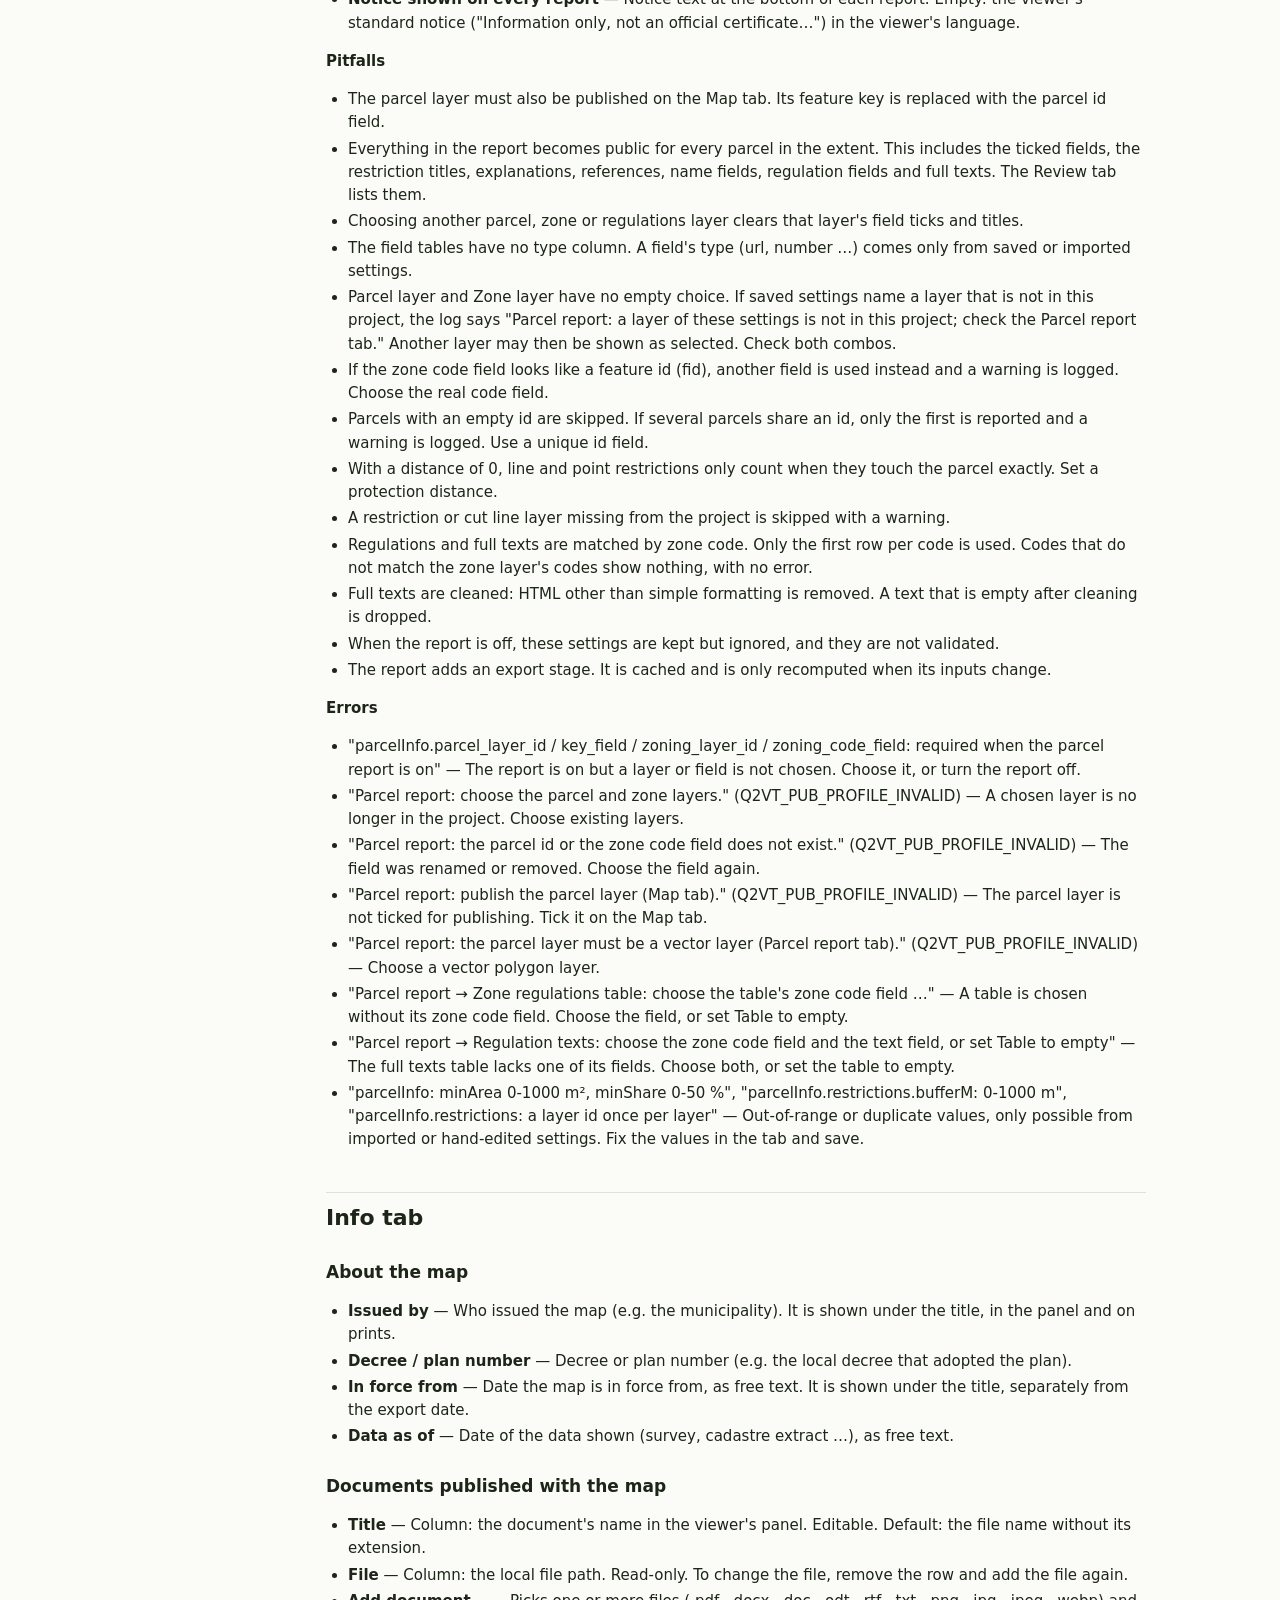
==== commit 76a010c2: "User guide: 051a3a4" ====
--- a/usage/index.html
+++ b/usage/index.html
@@ -63,12 +63,13 @@
 <body>
 <header>
   <img src="icons/icon.png" alt="">
-  <div><div class="name">QWebMap user guide</div><div class="ver">version 4.59.0 · <a href="https://github.com/danzig666/QWebMap">GitHub</a> · <a href="https://danzig666.github.io/QWebMap/">demo map</a></div></div>
+  <div><div class="name">QWebMap user guide</div><div class="ver">version 4.60.0 · <a href="https://github.com/danzig666/QWebMap">GitHub</a> · <a href="https://danzig666.github.io/QWebMap/">demo map</a></div></div>
   <button id="toc-button" type="button" aria-expanded="false" aria-controls="toc">Contents</button>
   <input id="find" type="search" placeholder="Find an option…" aria-label="Find an option">
 </header>
 <div class="layout">
 <nav id="toc"><a href="#quick-start">Quick start</a>
+<a href="#simple-view">Simple view</a>
 <a href="#map-tab">Map tab</a>
 <a href="#web-map" class="sub">Web map</a>
 <a href="#layers-publishing-does-not-change-the-project-s-layer-visibility" class="sub">Layers (publishing does not change the project's layer visibility)</a>
@@ -104,12 +105,12 @@
 <a href="#keeping-this-guide-up-to-date">Keeping this guide up to date</a></nav>
 <main>
 <h1 id="qwebmap-user-guide">QWebMap user guide</h1>
-<p>QWebMap publishes a QGIS project as a fast, accurate web map: vector tiles in one PMTiles file, a ready viewer, and a static site you can open locally, upload to Cloudflare R2 / S3 or copy to any web server. This guide is for QWebMap 4.59.0, the generic edition. Everything is set in one window: <strong>Web → QWebMap: Publish Web Map…</strong> (or its toolbar button). The settings are saved in the project.</p>
+<p>QWebMap publishes a QGIS project as a fast, accurate web map: vector tiles in one PMTiles file, a ready viewer, and a static site you can open locally, upload to Cloudflare R2 / S3 or copy to any web server. This guide is for QWebMap 4.60.0, the generic edition. Everything is set in one window: <strong>Web → QWebMap: Publish Web Map…</strong> (or its toolbar button). The settings are saved in the project.</p>
 <h2 id="quick-start">Quick start</h2>
 <ol><li>
 <strong>Install.</strong> Download <code>QWebMap-&lt;version&gt;.zip</code> from the <a href="https://github.com/danzig666/QWebMap/releases/latest">latest release</a> (not the <code>-hu</code> file), then <em>Plugins → Manage and Install Plugins → Install from ZIP</em>. QGIS 3.44 or newer, or QGIS 4.
 </li><li>
-<strong>Open the window:</strong> <em>Web → QWebMap: Publish Web Map…</em>
+<strong>Open the window:</strong> <em>Web → QWebMap: Publish Web Map…</em> The first time, it asks whether to start in the <strong>Simple</strong> view (the essential settings and one button, see <a href="#simple-view">Simple view</a>) or the <strong>Advanced</strong> one; the steps below are the advanced view's.
 </li><li>
 <strong>Map tab.</strong> Enter a <strong>Title</strong>. Choose the <strong>Extent</strong>: the current map view, a layer's extent, or <strong>Draw…</strong> a rectangle. Tick <strong>Publish</strong> for the layers to put on the web map, or click <strong>Publish the visible layers</strong>.
 </li><li>
@@ -122,6 +123,37 @@
 <strong>Save the project.</strong> The settings live in the project file. Save it after <strong>Save settings</strong> or <strong>Close</strong>.
 </li></ol>
 <div class="note">If the map is slow when zoomed out, use <strong>Zoomed-out load…</strong> on the Map tab (the export also offers it). For a raster layer (scanned plan, orthophoto), keep <strong>Sharpest detail</strong> at <em>Like the image</em>. Each extra zoom level makes about 4× more tiles.</div>
+<h2 id="simple-view">Simple view</h2>
+<p><strong>Simple</strong> / <strong>Advanced</strong> at the top of the window switch between the two views at any time. Both show the same settings: the simple view only shows fewer of them, so switching never changes or loses anything, and everything set in the advanced view is kept (and used) while the simple one is shown. The choice is remembered for you in QGIS. The window asks once, the first time it is opened; users of earlier versions keep the advanced view.</p>
+<p>The simple view makes the web map <strong>in a folder on this computer</strong>, whatever the advanced view's <em>Destination</em> says. To put it online, copy that folder to any web server, or use <strong>Publish</strong> in the advanced view.</p>
+<ul><li>
+<strong>Title</strong> — The map's title. The address name (slug) is made from it.
+</li><li>
+<strong>Layers</strong> — The project's layers, in the order of the QGIS layer list. <strong>On the map</strong>: the layer is published. <strong>Show its information when clicked</strong>: a click on a feature shows its attributes (all fields except ids and technical ones such as <code>fid</code>); ticking it also puts the layer on the map. Anyone who opens the map can see this information. <strong>Use the layers visible in QGIS</strong> ticks exactly the layers visible in the QGIS layer list.
+</li><li>
+<strong>Area</strong> — <em>What the QGIS map shows now</em> (the map view each time the map is made) or <em>The extent of a layer</em>. Its size and the number of tiles are shown below it. A drawn or frozen area set in the advanced view is shown as such.
+</li><li>
+<strong>How close visitors can zoom</strong> — As a map scale, from 1:100 000 to 1:500, in the scales of your project (its CRS), like the scale box of QGIS. The map always opens showing the whole area; the farthest zoom out follows from the area.
+<ul><li>
+<strong>Choose automatically from the project</strong> (on for new settings) — The scale at which the smallest typical features of the published layers are clearly visible (about 40 pixels), at least the detail a layer needs that only appears when zoomed in (its scale range), and less detail for a very large area so the map stays quick to make. The reasons are written under the slider. The choice is kept with the project. Moving the slider turns it off.
+</li><li>
+The <strong>preview</strong> beside it draws the published layers as QGIS does, at that scale, where the area has most detail: what visitors see when fully zoomed in (without the background map).
+</li></ul>
+</li><li>
+<strong>Background map</strong> — <em>None</em> (only the project's layers) or <em>OpenStreetMap</em> (streets, water and place names under your layers; downloaded for the area while the map is made, so an internet connection is needed then).
+</li><li>
+<strong>Save in folder</strong> — Where the map is written (a folder named after the address inside it).
+</li><li>
+<strong>Also uses advanced settings: …</strong> — Shown when the project uses settings the simple view does not show (a drawn area, the parcel report, web basemaps, an online destination, documents, a description). They are kept and used; <strong>Show them</strong> opens the advanced view.
+</li><li>
+<strong>Make web map</strong> — Makes the web map in the folder. No questions are asked on the way (the area's size is shown beside it); warnings about a heavy map still are.
+</li><li>
+<strong>Open in browser</strong> — Opens the map made in the folder (also one made earlier), served from this computer.
+</li><li>
+<strong>Open folder</strong> — Opens the map's folder.
+</li><li>
+<strong>Make a ZIP to send</strong> — One ZIP file of the map's folder next to it, e.g. to send to a colleague or a web host, and opens the folder holding it.
+</li></ul>
 <h2 id="map-tab">Map tab</h2>
 <h3 id="web-map">Web map</h3>
 <ul><li>
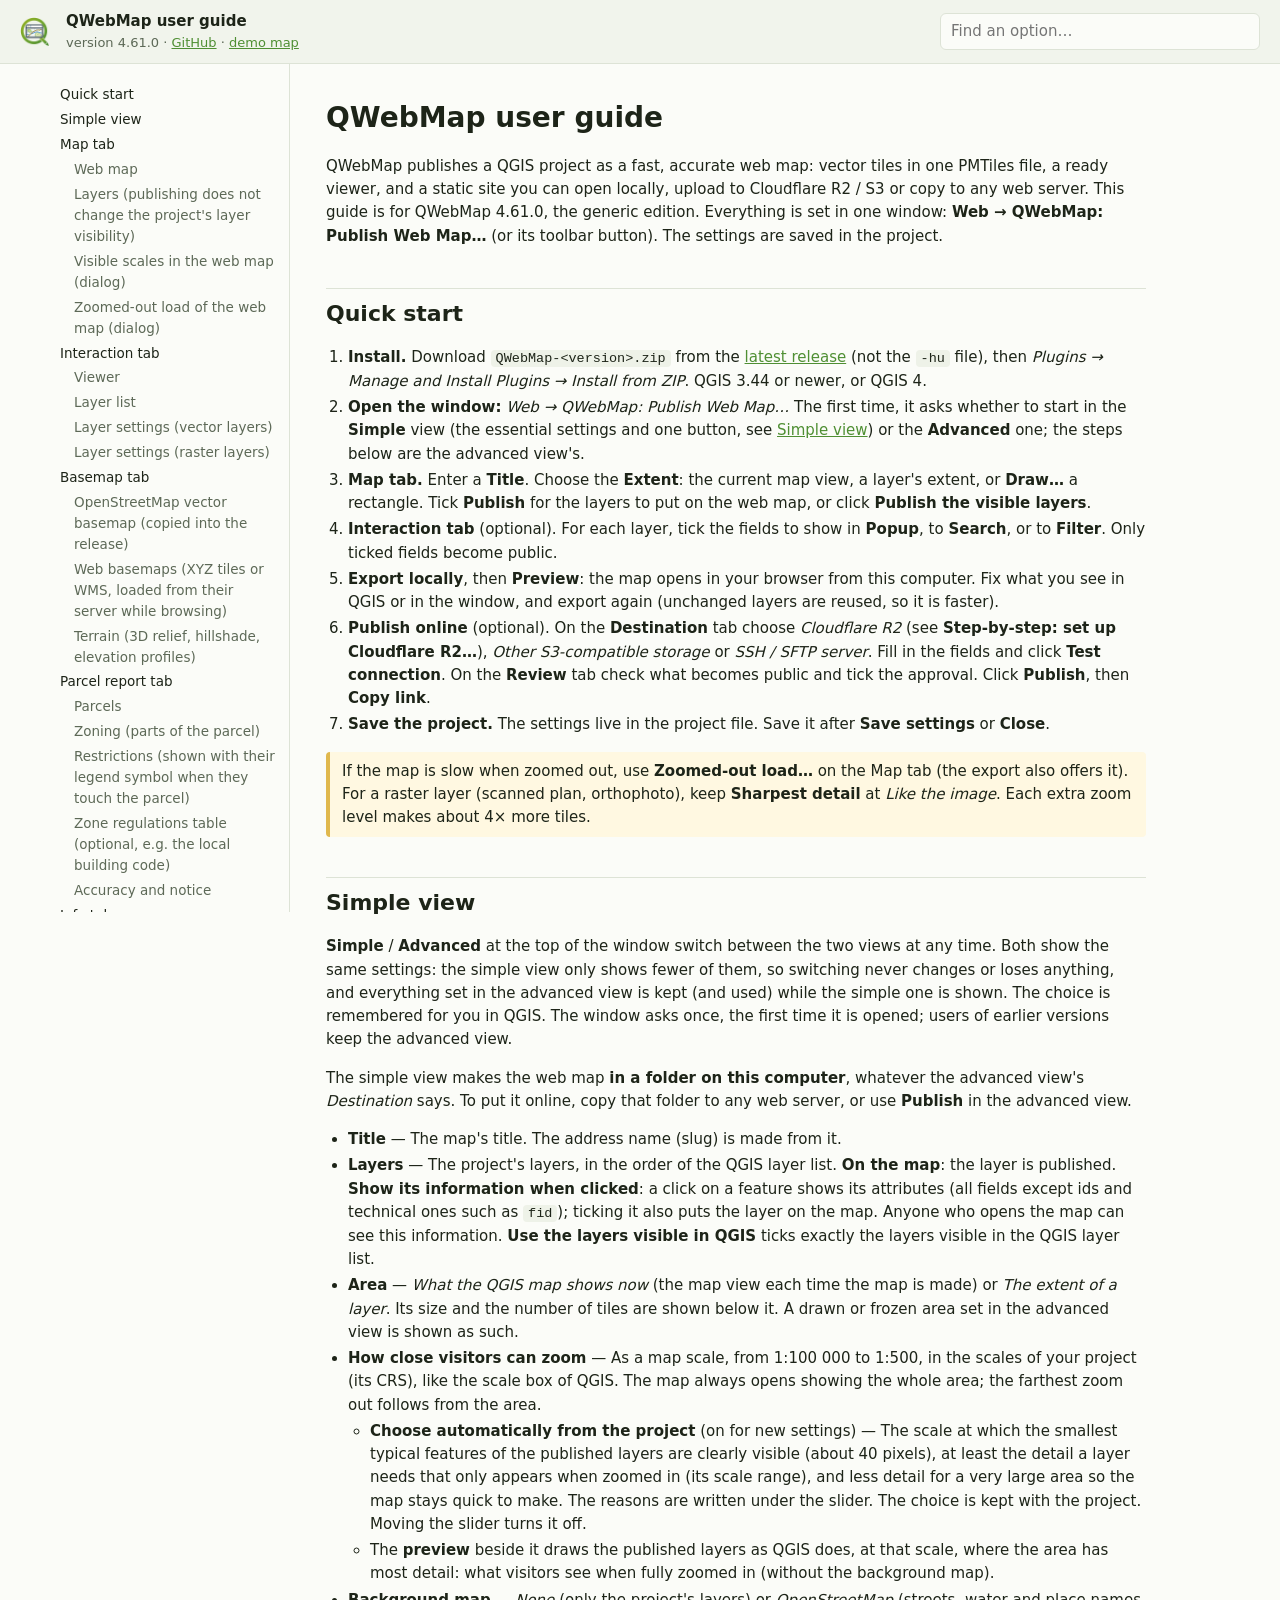
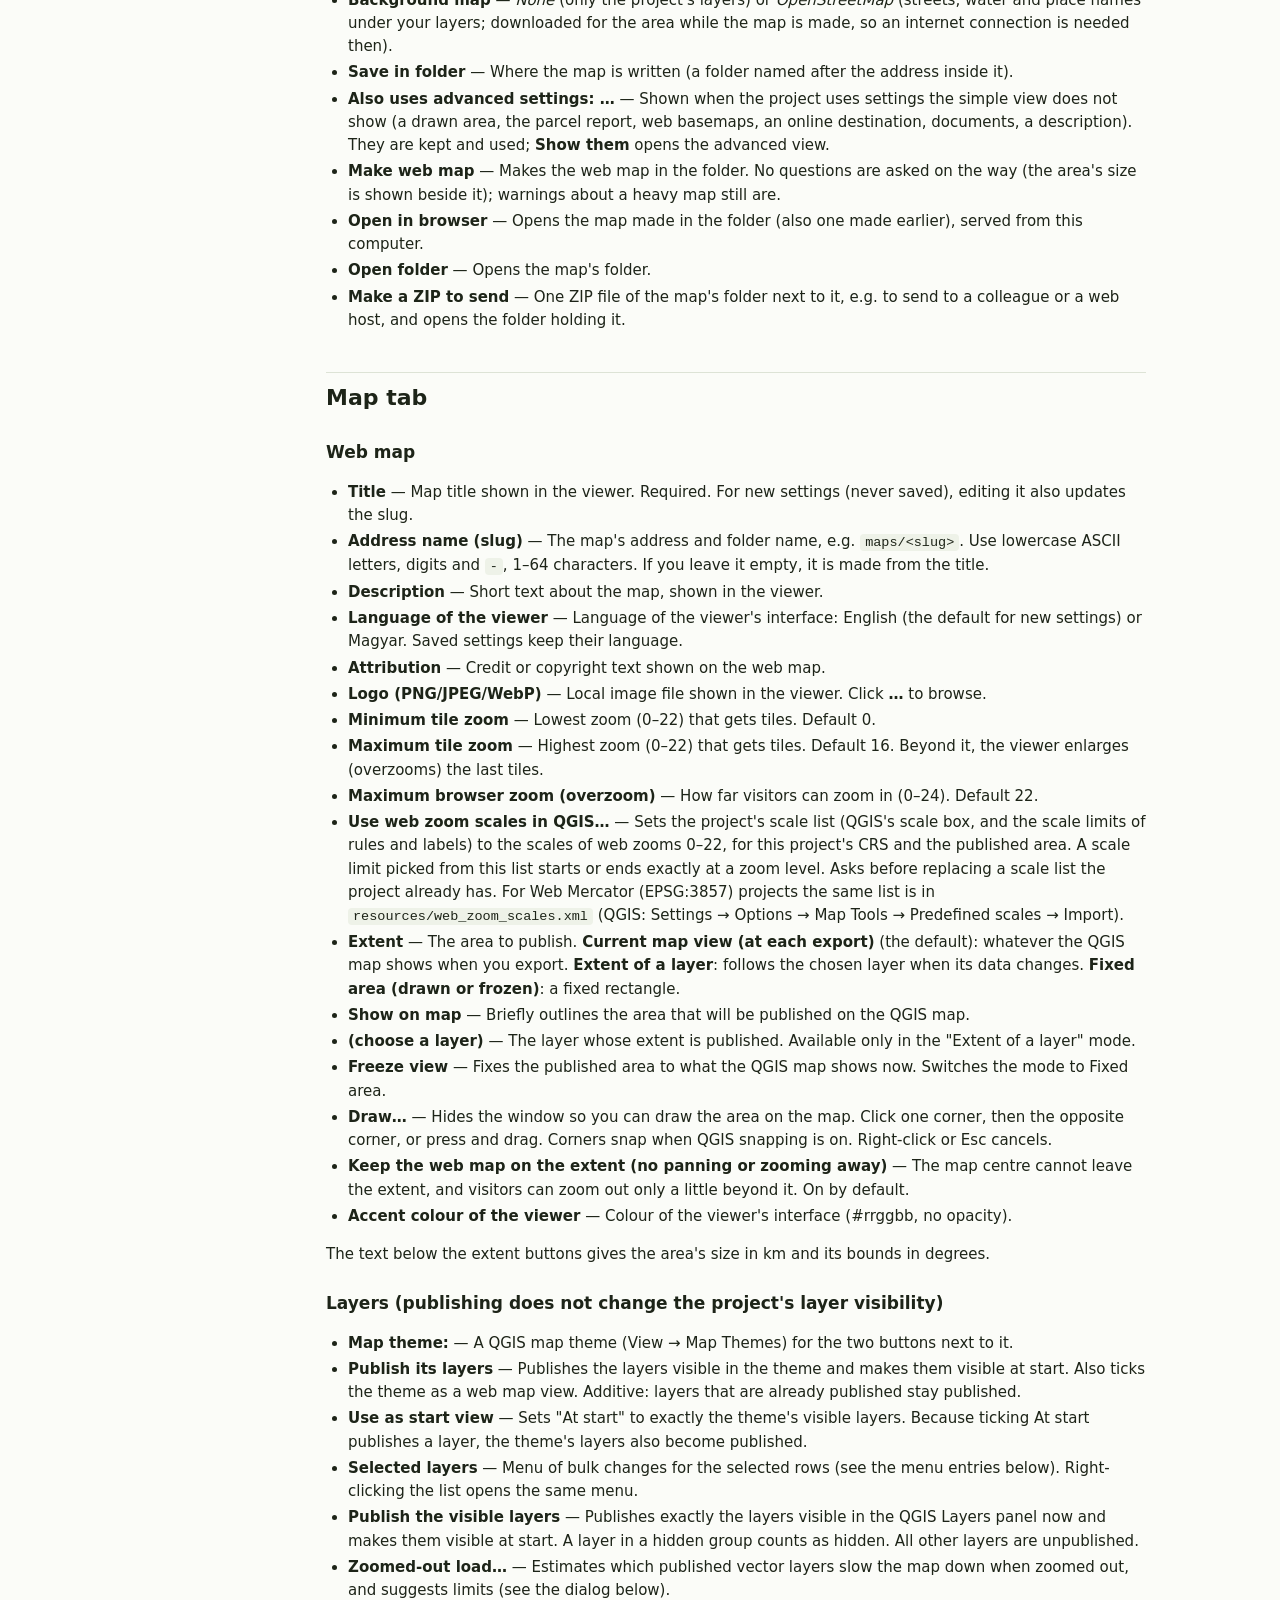
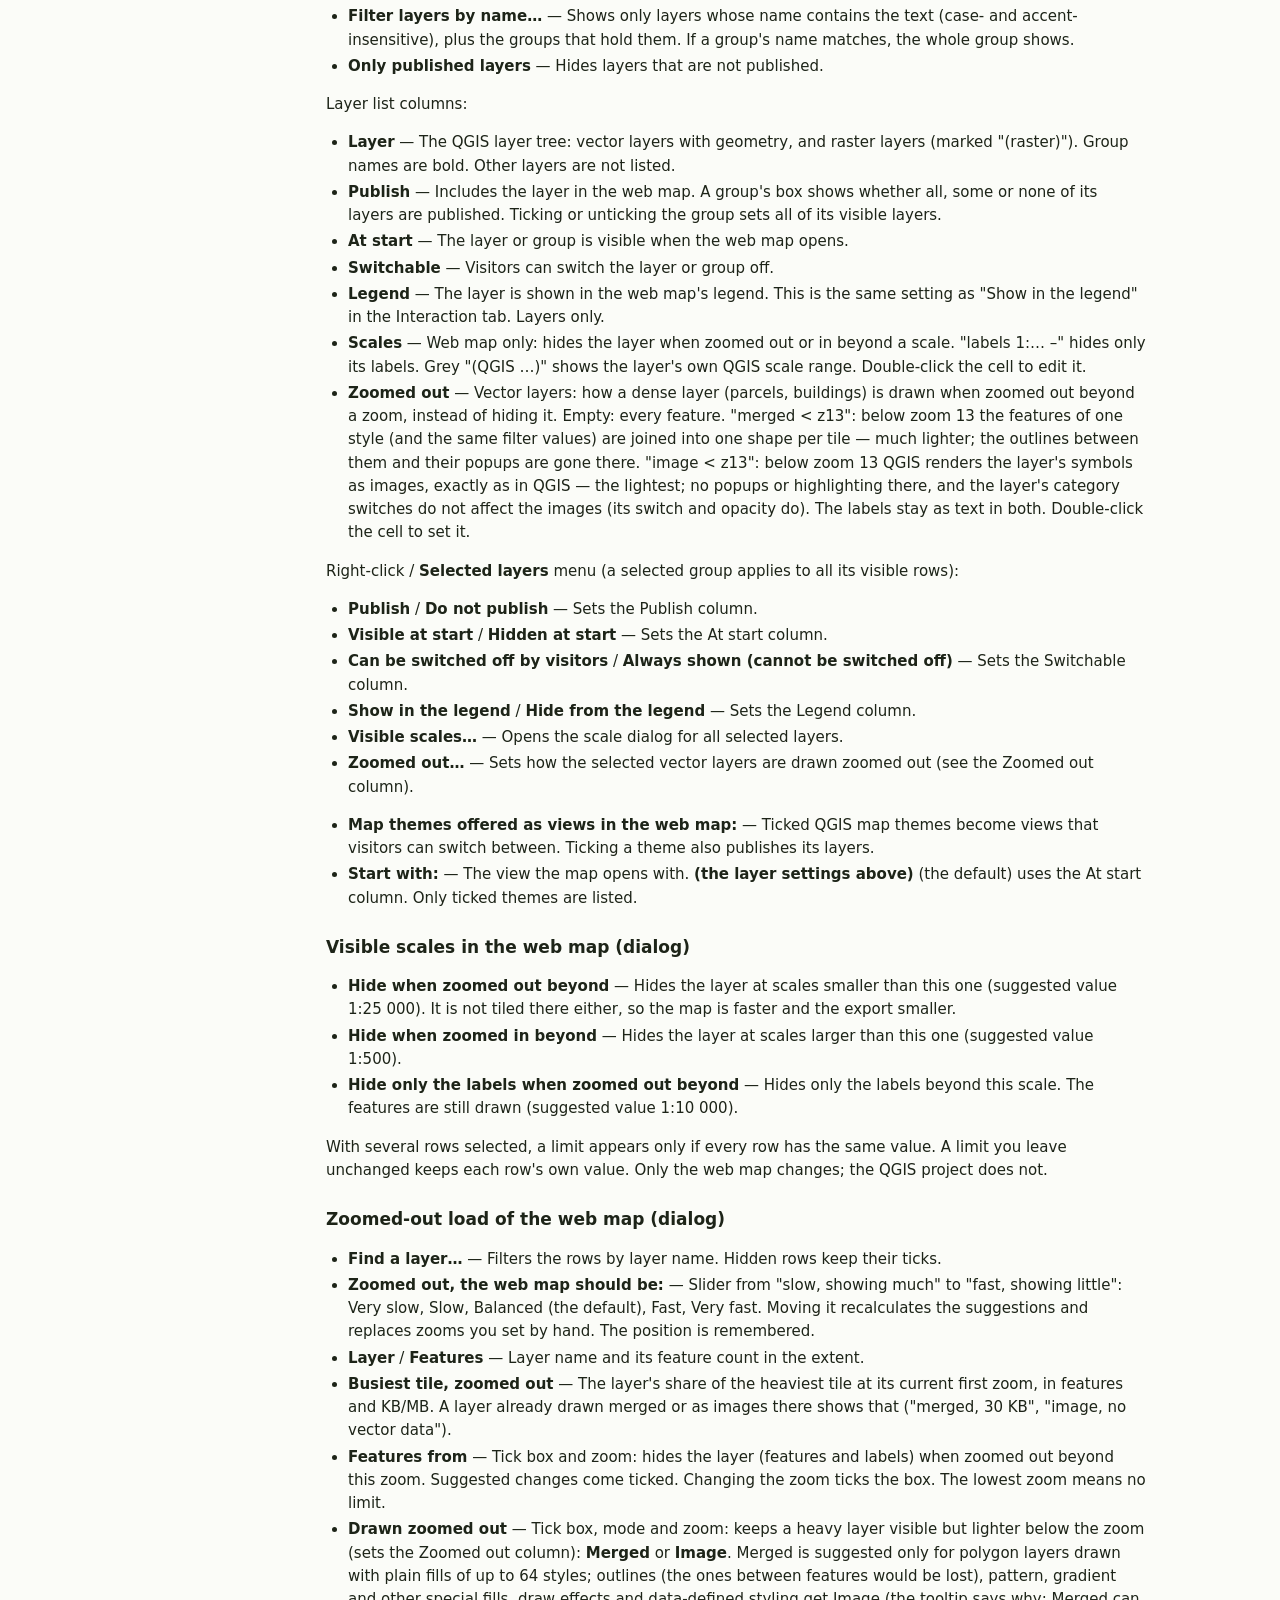
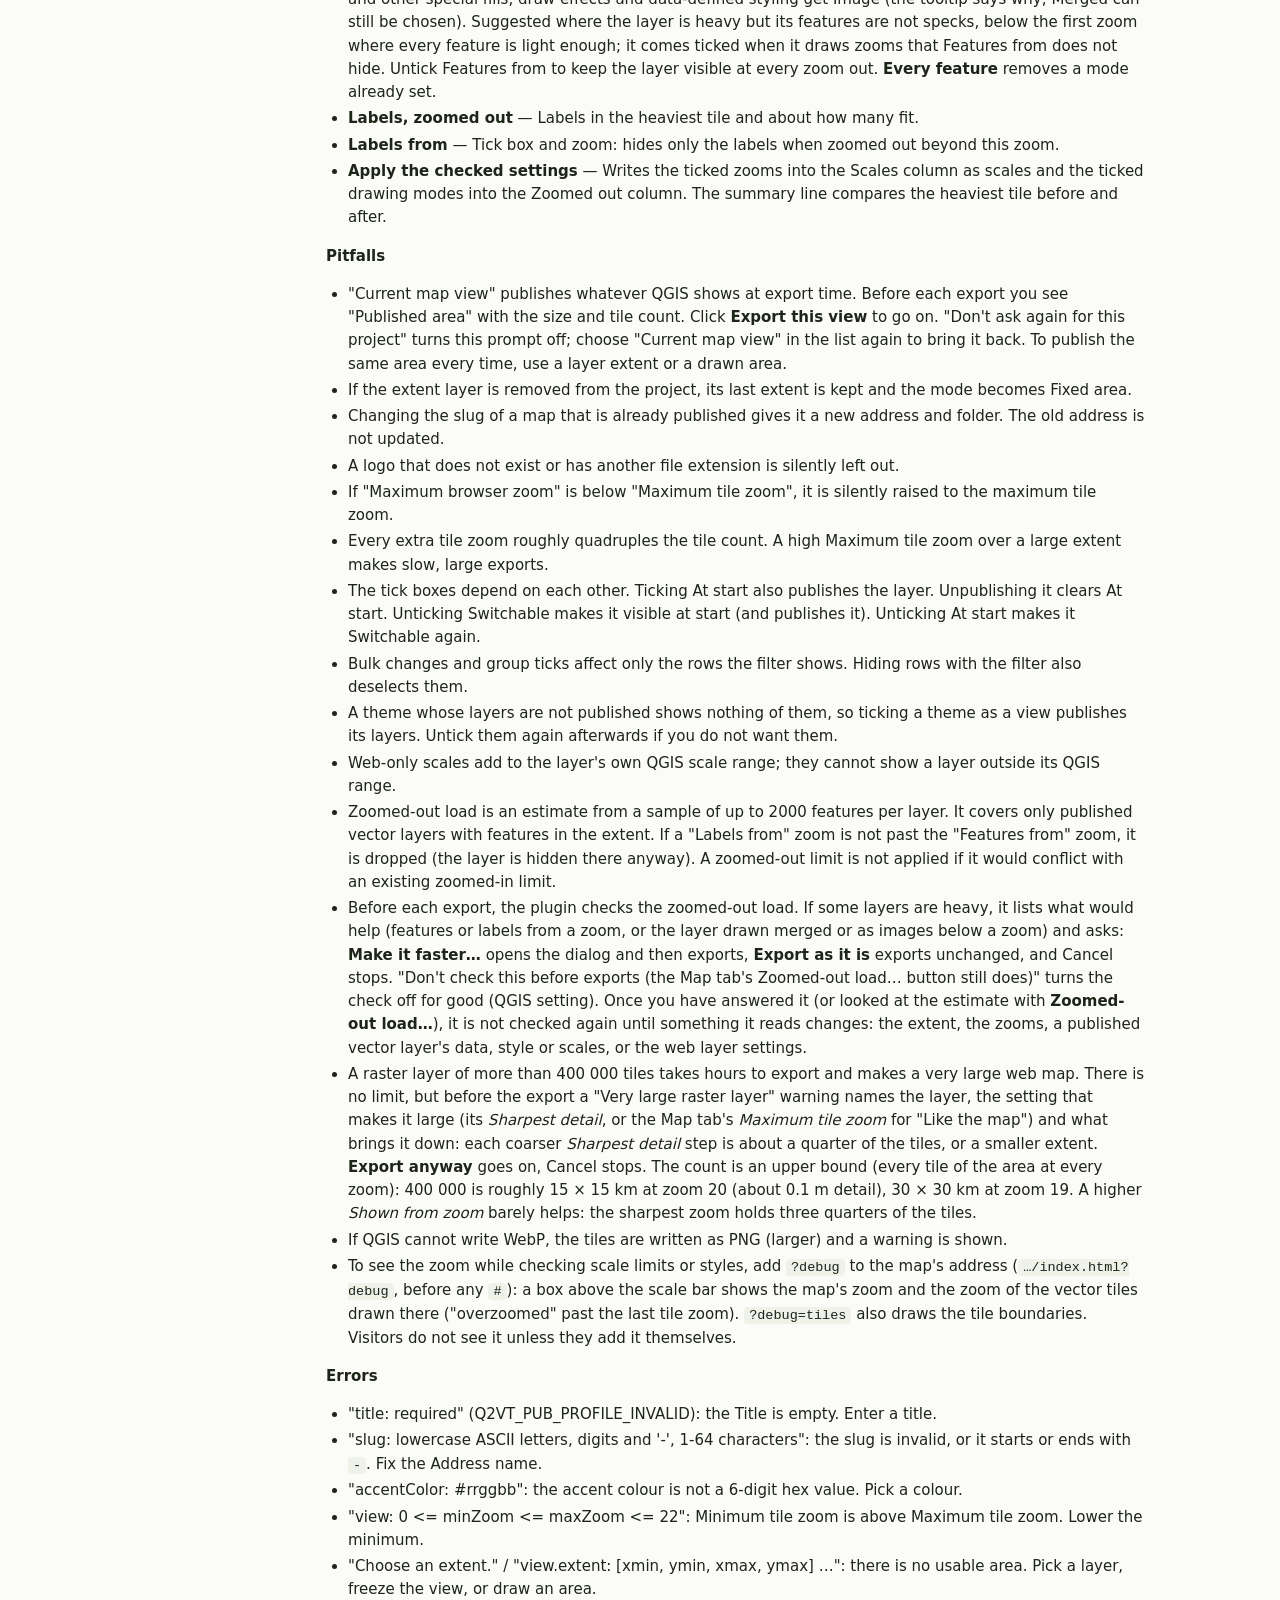
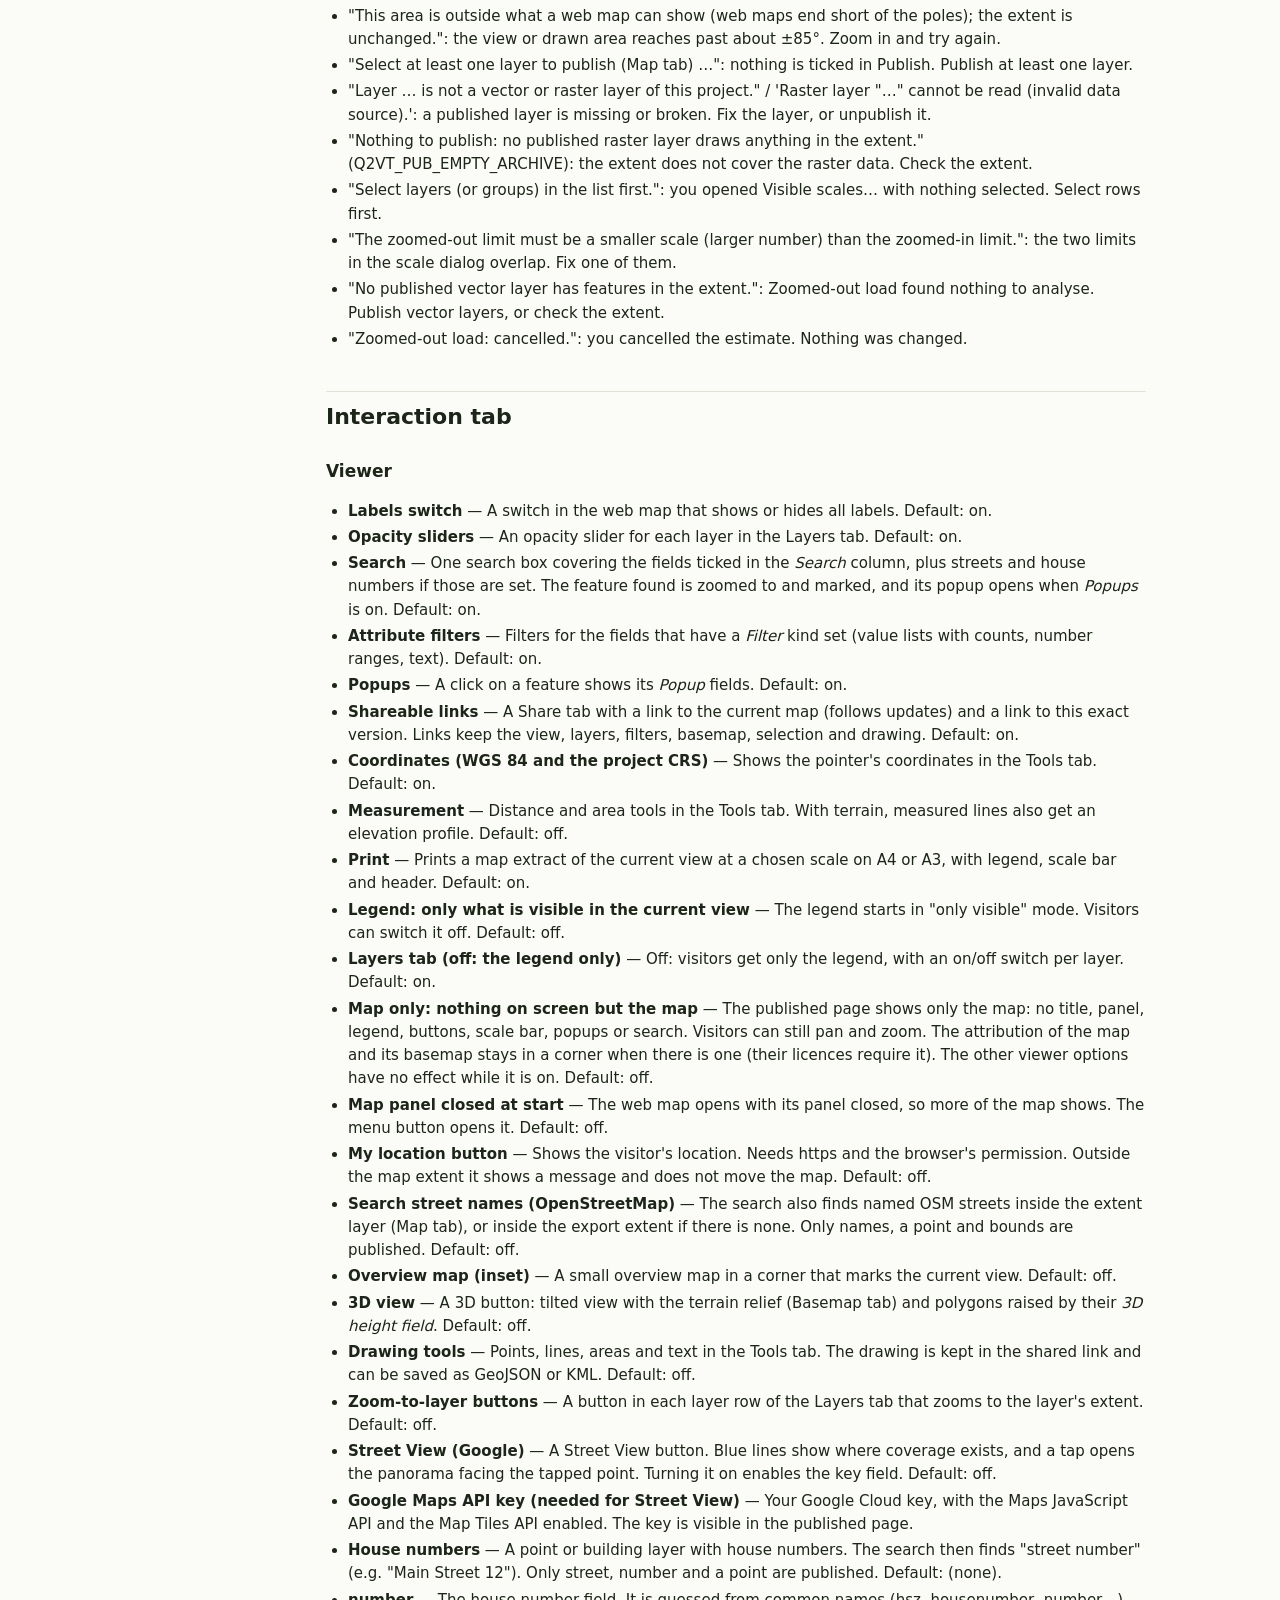
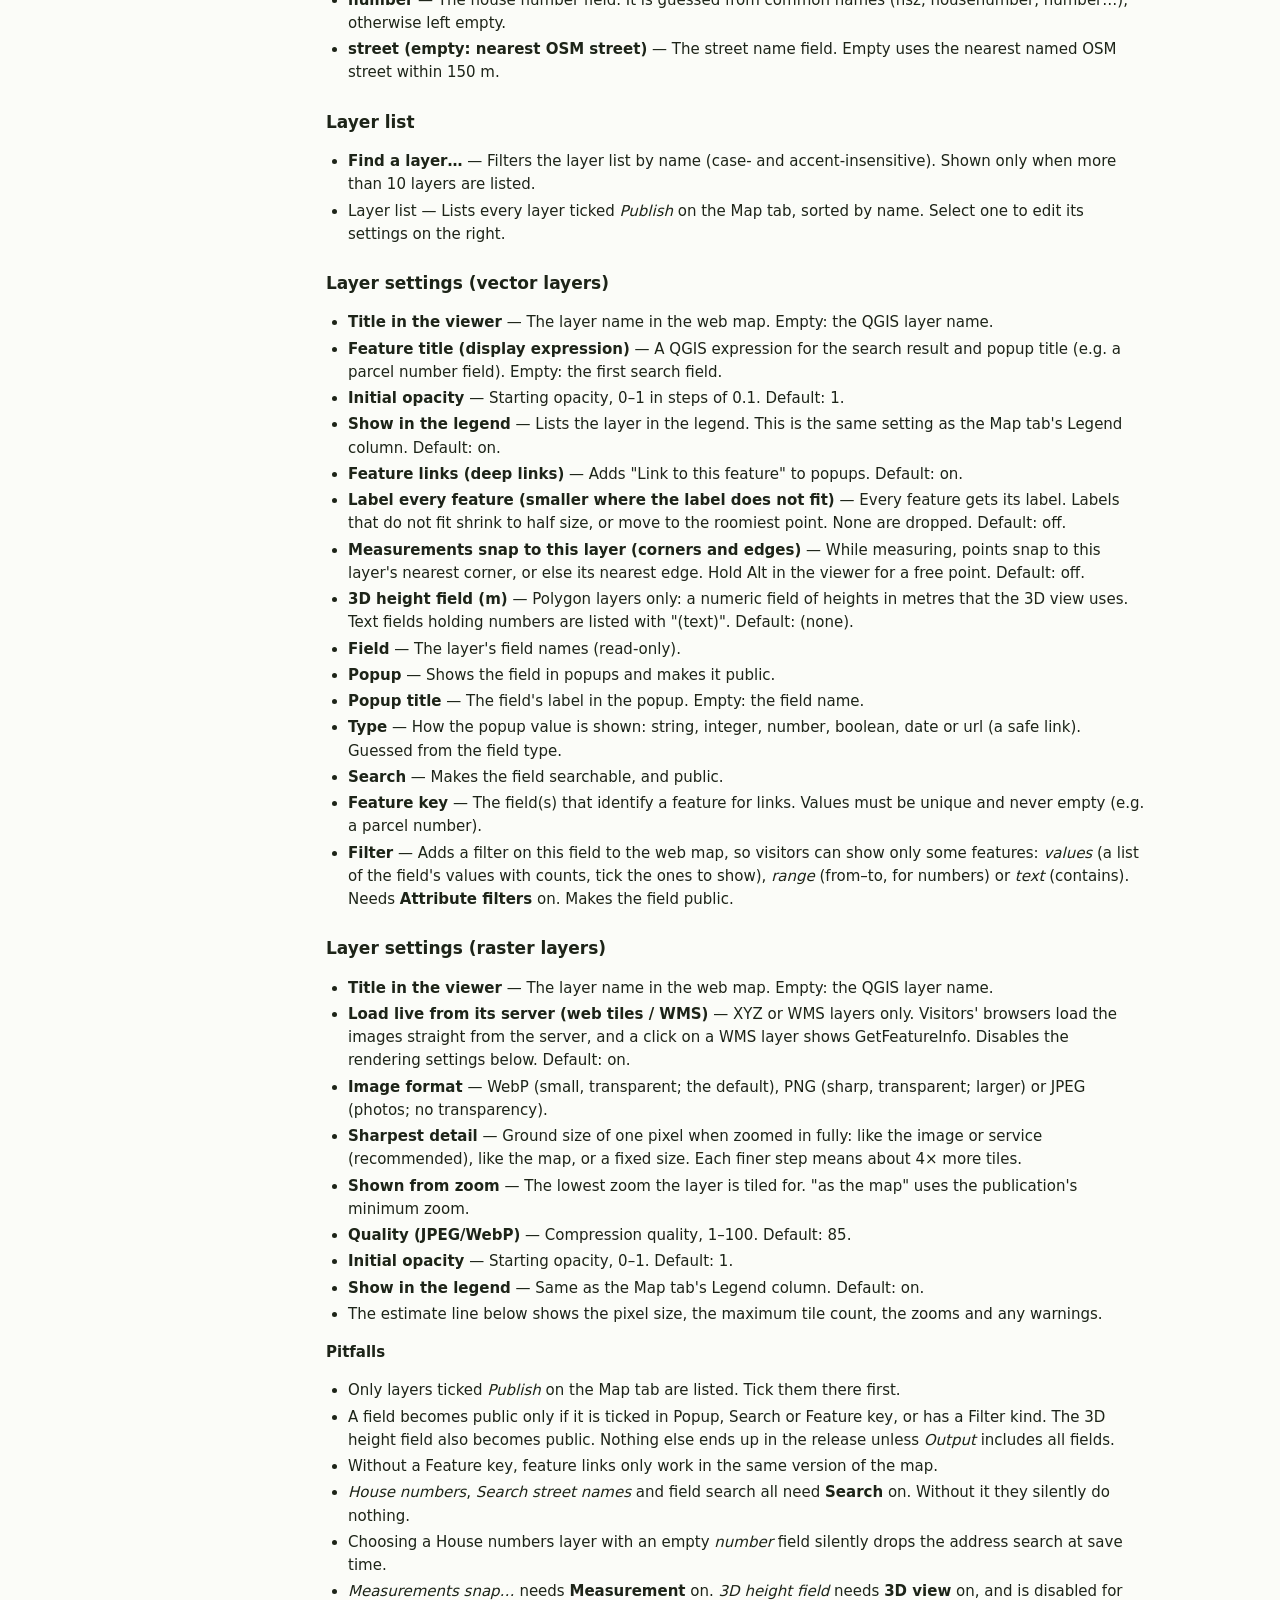
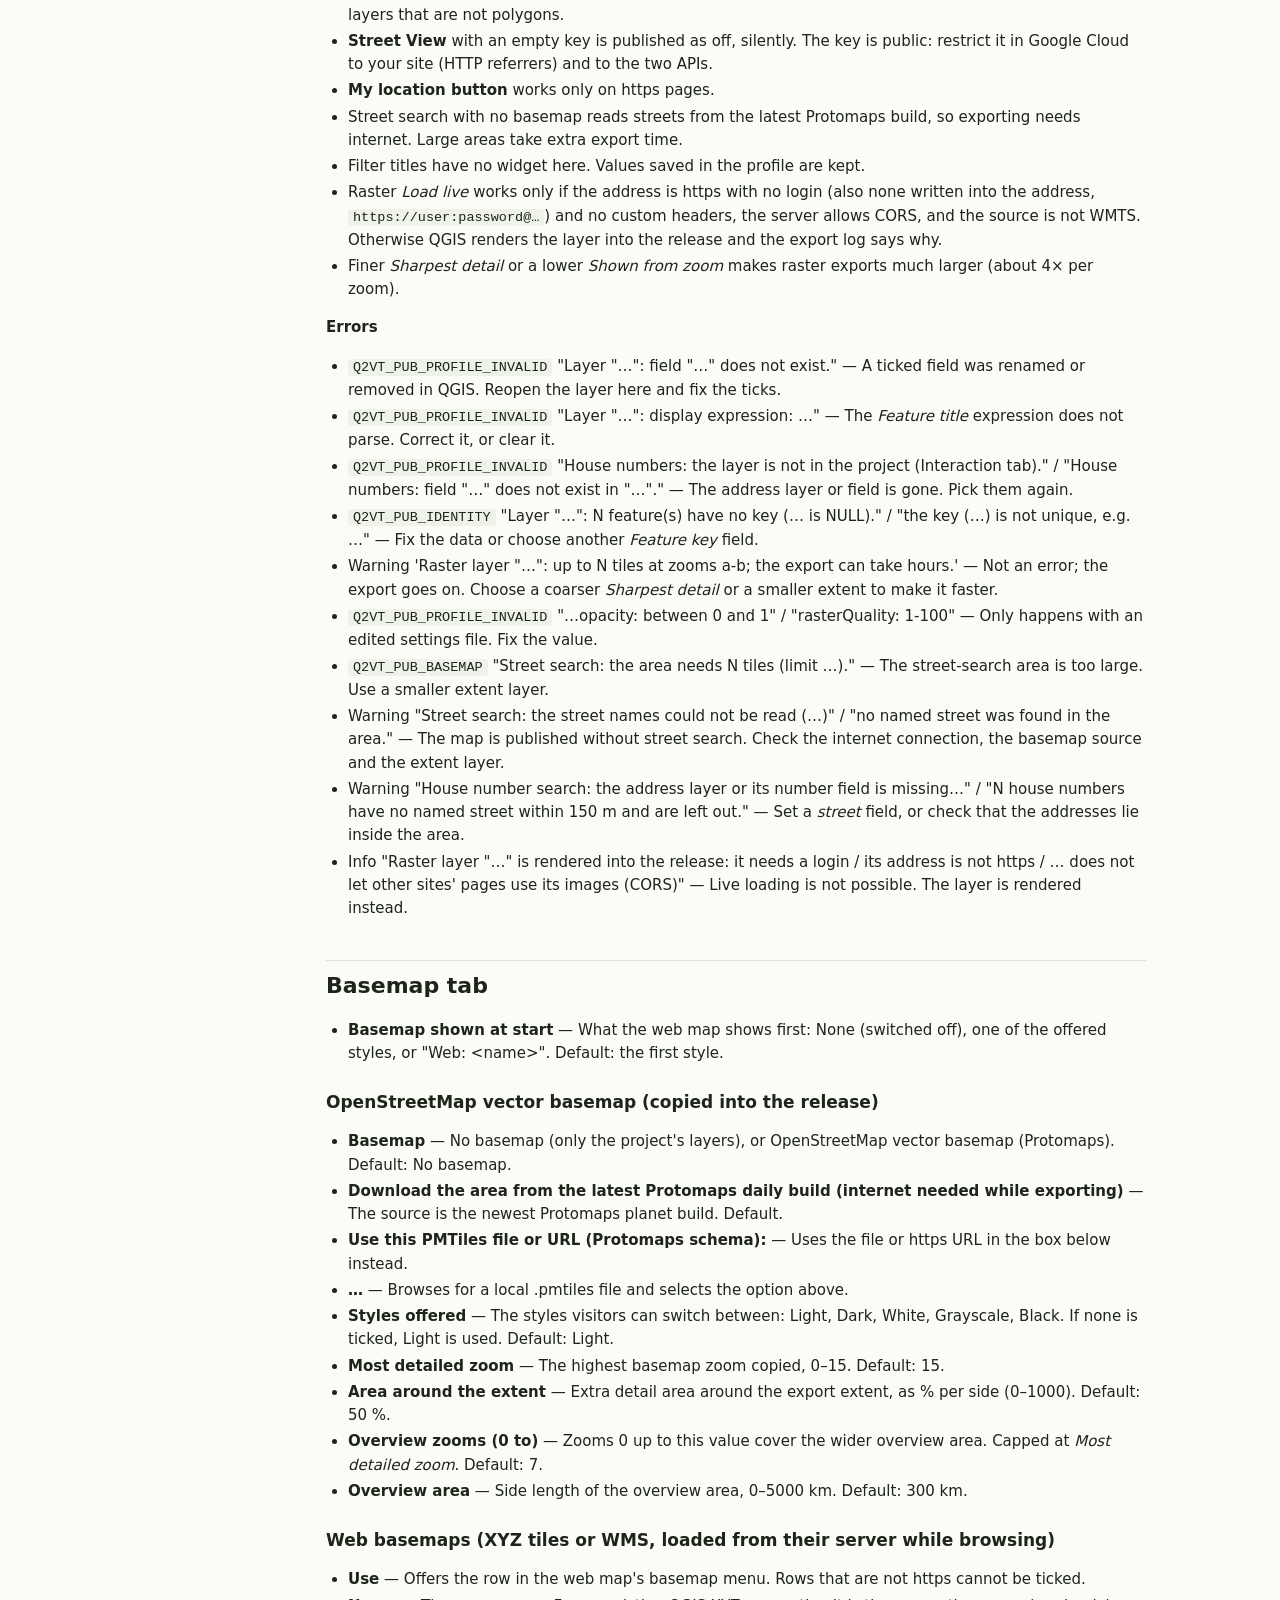
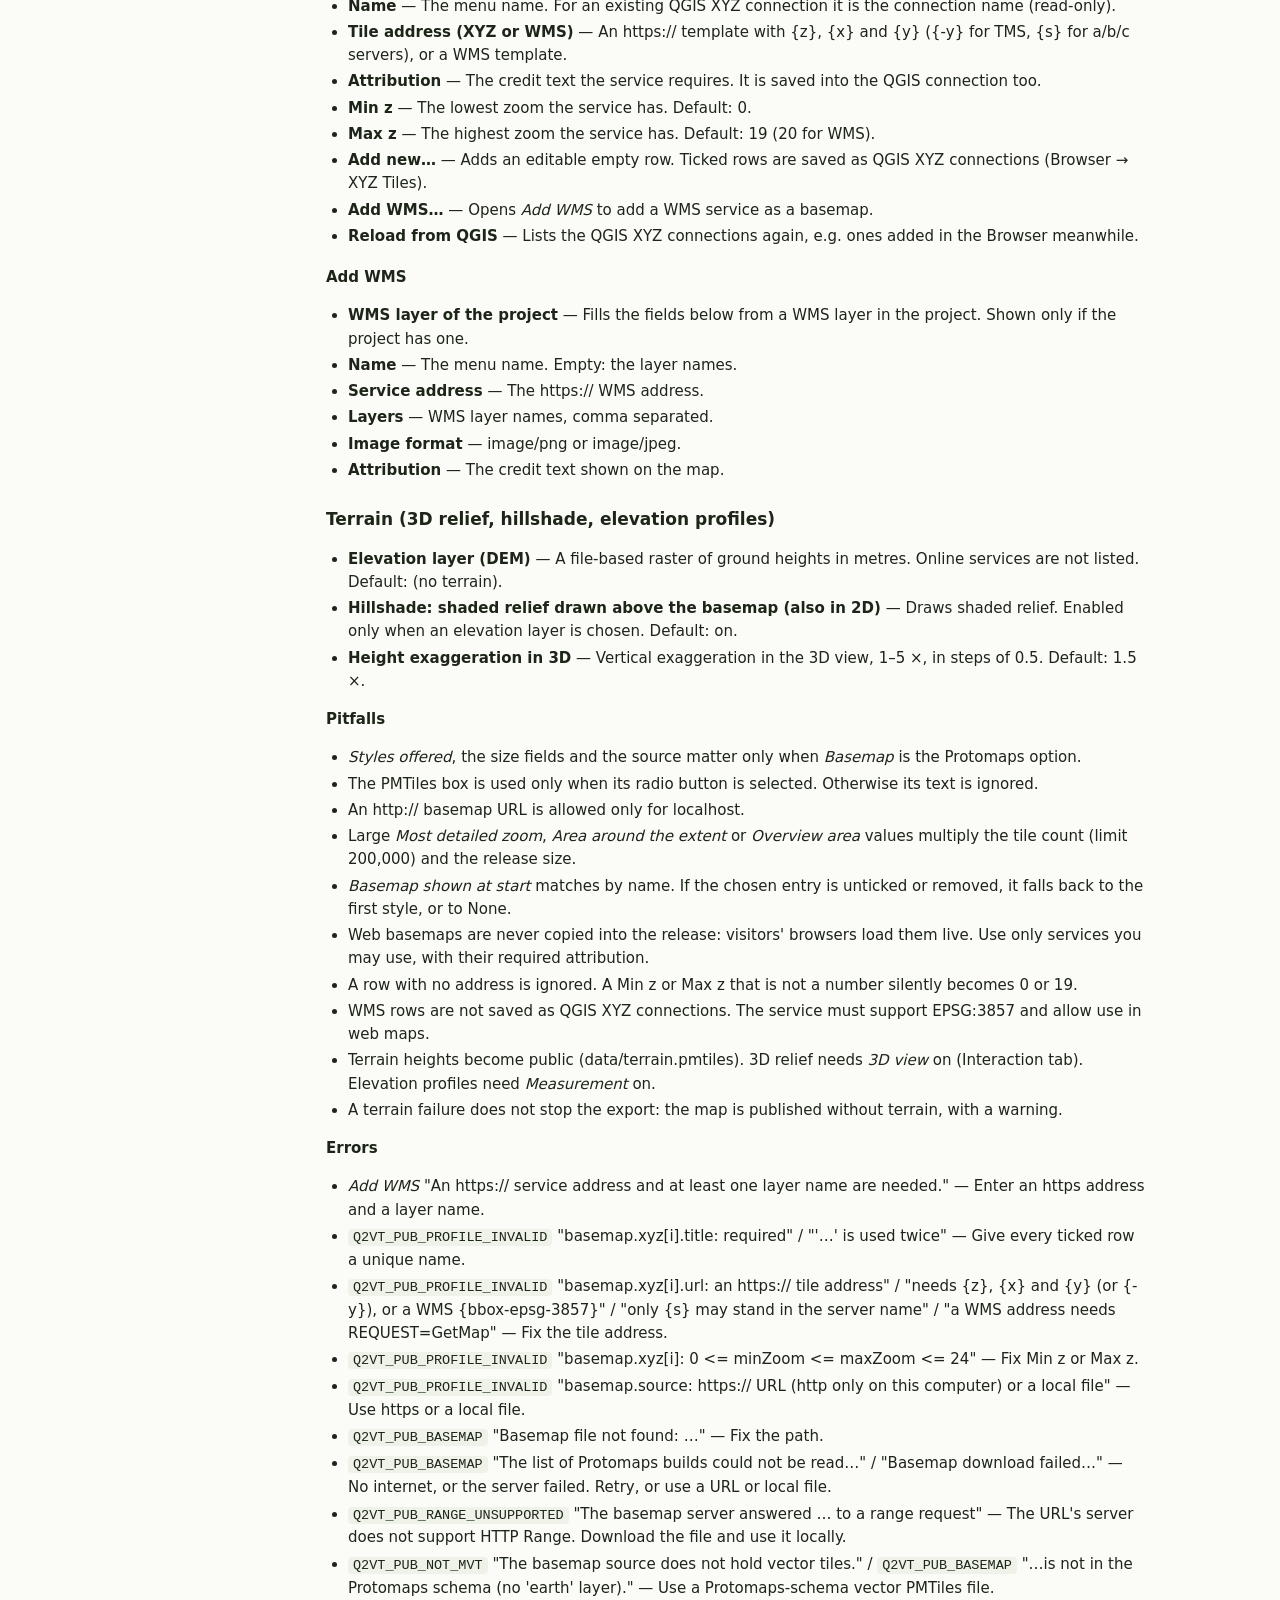
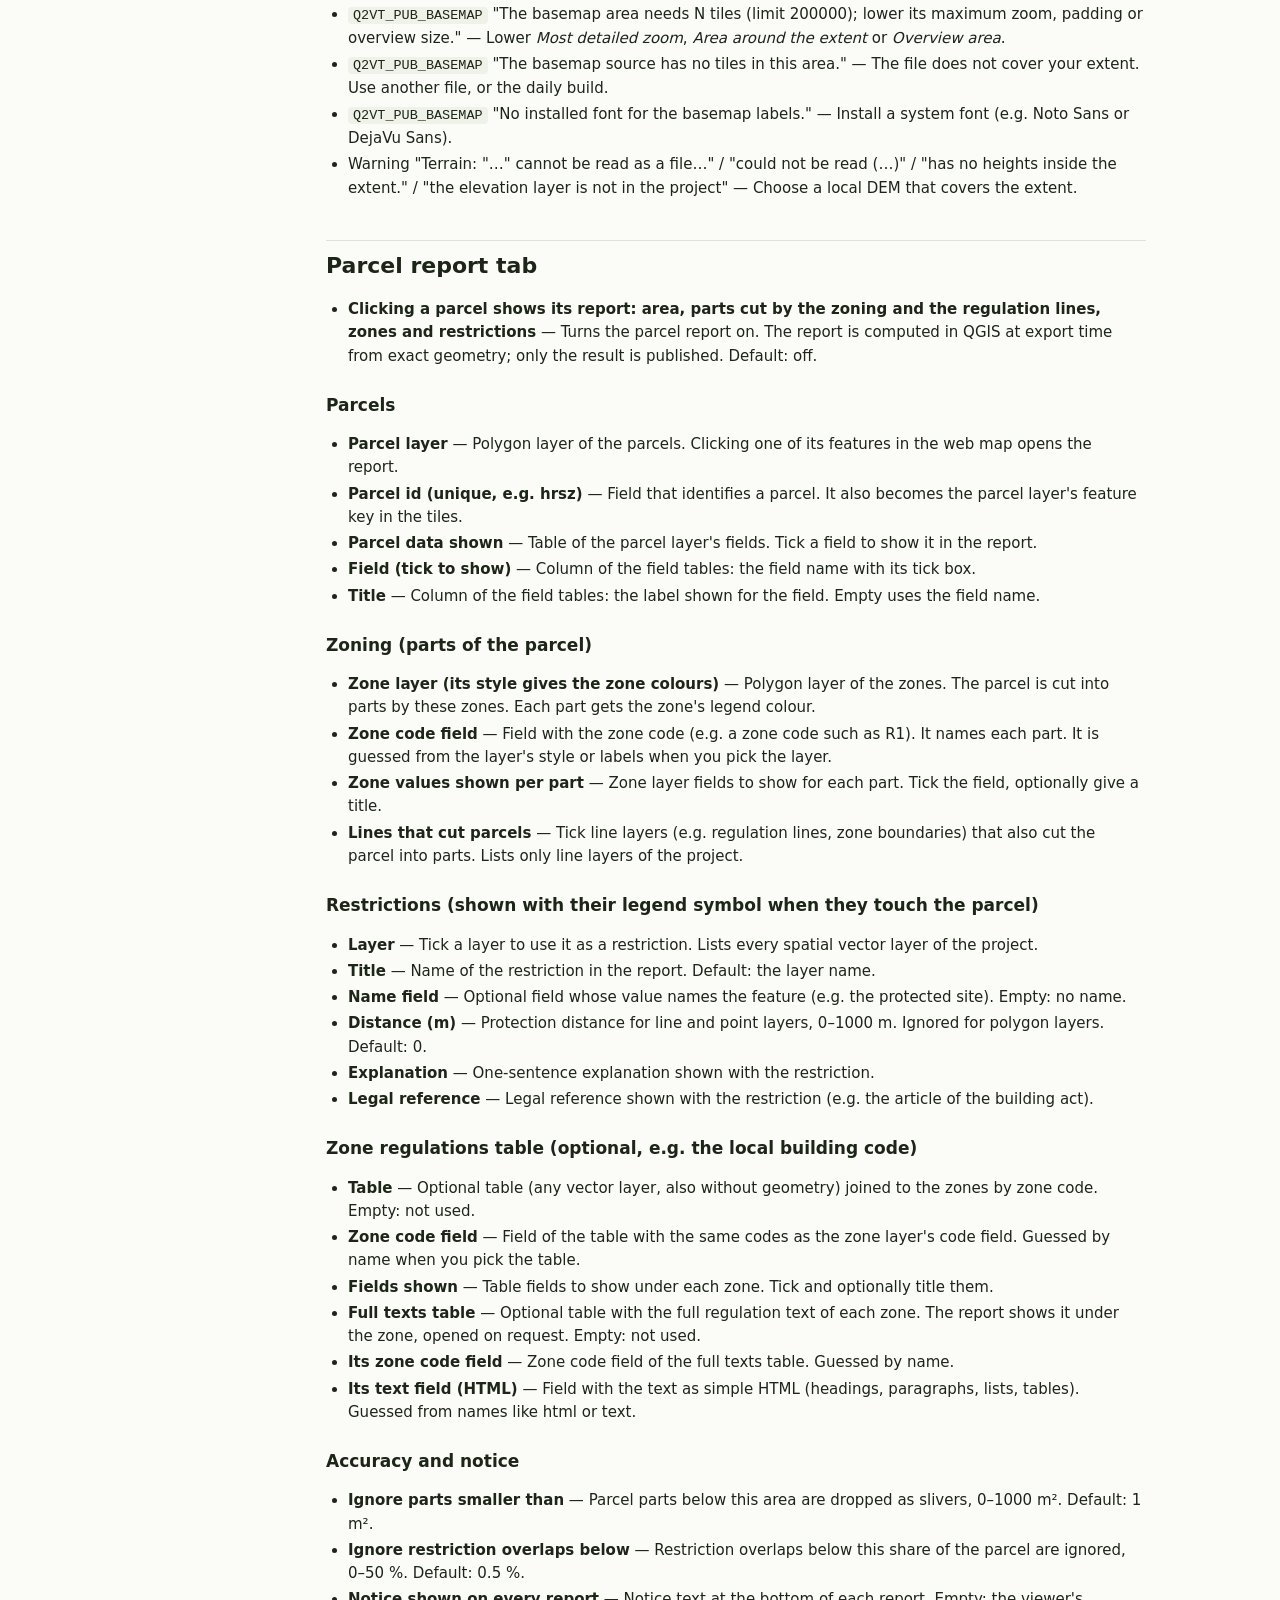
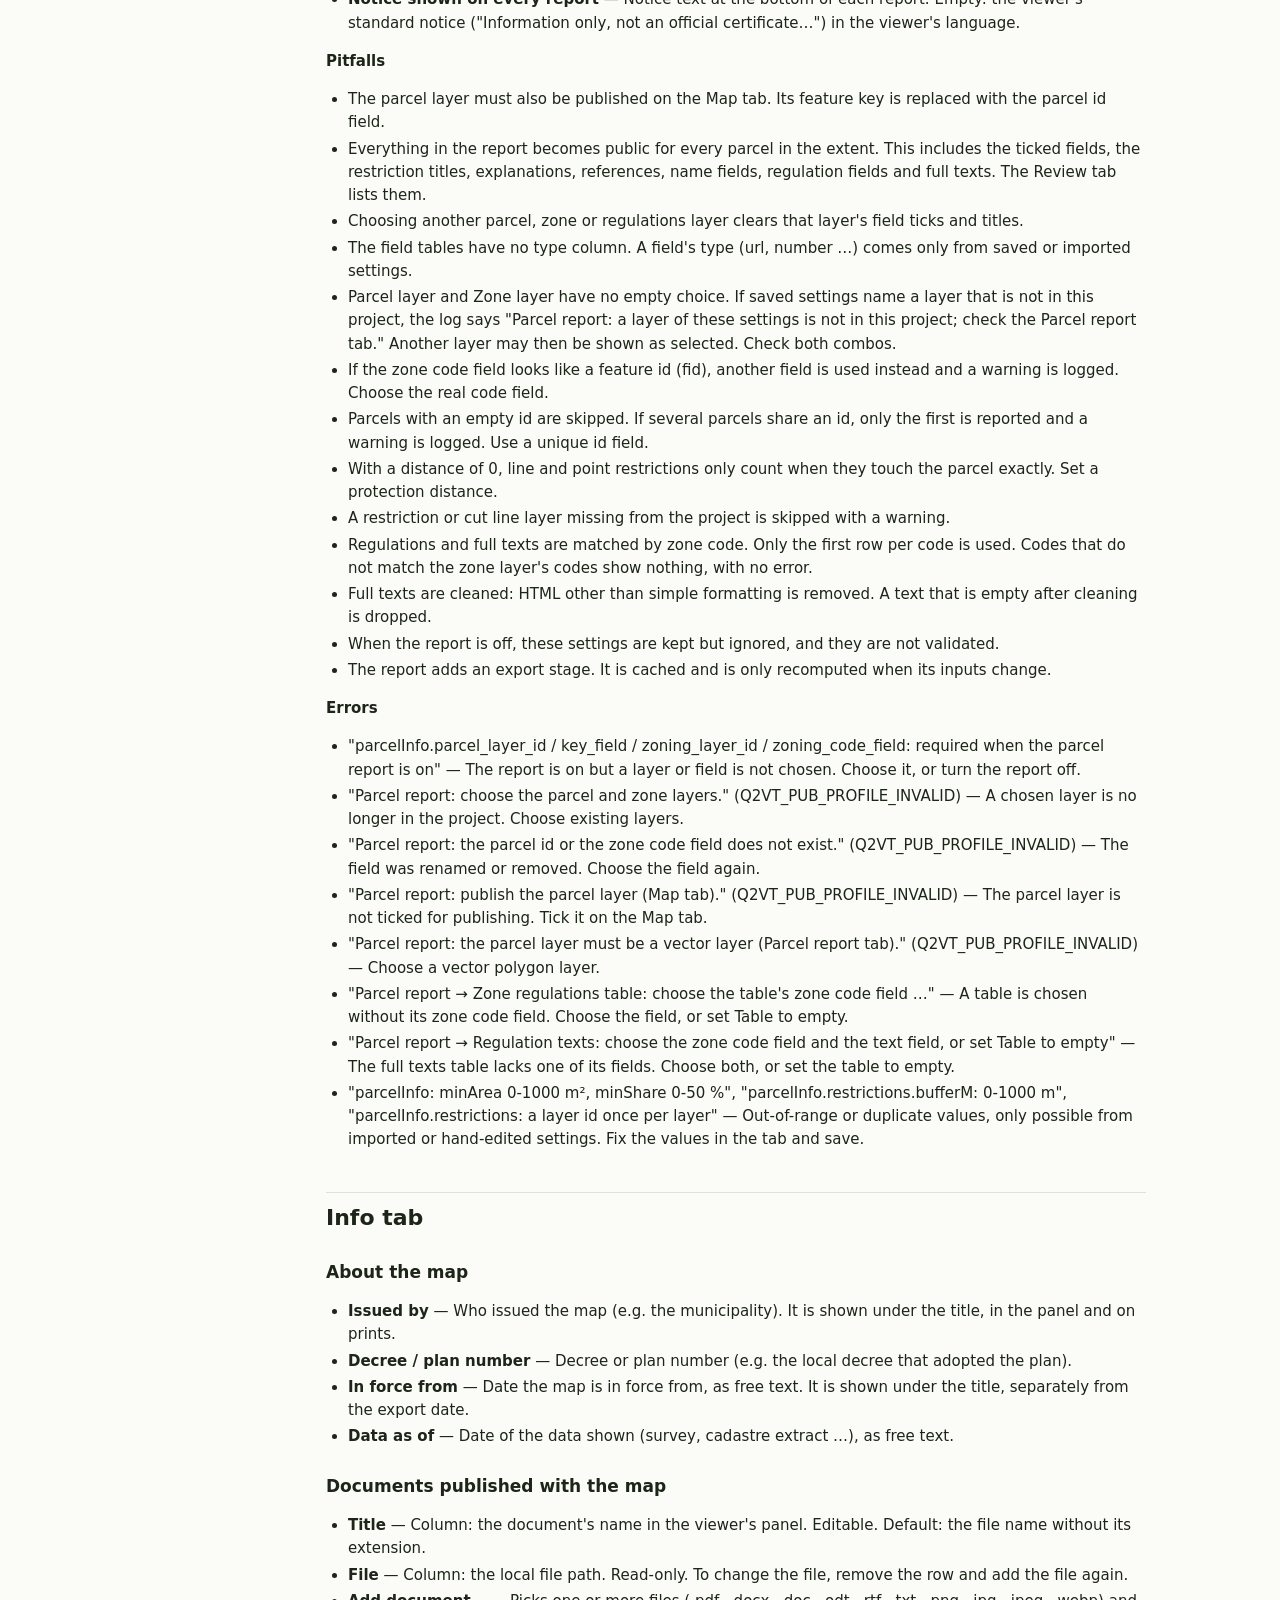
==== commit 069abba3: "User guide: 72cc687" ====
--- a/usage/index.html
+++ b/usage/index.html
@@ -63,7 +63,7 @@
 <body>
 <header>
   <img src="icons/icon.png" alt="">
-  <div><div class="name">QWebMap user guide</div><div class="ver">version 4.60.0 · <a href="https://github.com/danzig666/QWebMap">GitHub</a> · <a href="https://danzig666.github.io/QWebMap/">demo map</a></div></div>
+  <div><div class="name">QWebMap user guide</div><div class="ver">version 4.61.0 · <a href="https://github.com/danzig666/QWebMap">GitHub</a> · <a href="https://danzig666.github.io/QWebMap/">demo map</a></div></div>
   <button id="toc-button" type="button" aria-expanded="false" aria-controls="toc">Contents</button>
   <input id="find" type="search" placeholder="Find an option…" aria-label="Find an option">
 </header>
@@ -105,7 +105,7 @@
 <a href="#keeping-this-guide-up-to-date">Keeping this guide up to date</a></nav>
 <main>
 <h1 id="qwebmap-user-guide">QWebMap user guide</h1>
-<p>QWebMap publishes a QGIS project as a fast, accurate web map: vector tiles in one PMTiles file, a ready viewer, and a static site you can open locally, upload to Cloudflare R2 / S3 or copy to any web server. This guide is for QWebMap 4.60.0, the generic edition. Everything is set in one window: <strong>Web → QWebMap: Publish Web Map…</strong> (or its toolbar button). The settings are saved in the project.</p>
+<p>QWebMap publishes a QGIS project as a fast, accurate web map: vector tiles in one PMTiles file, a ready viewer, and a static site you can open locally, upload to Cloudflare R2 / S3 or copy to any web server. This guide is for QWebMap 4.61.0, the generic edition. Everything is set in one window: <strong>Web → QWebMap: Publish Web Map…</strong> (or its toolbar button). The settings are saved in the project.</p>
 <h2 id="quick-start">Quick start</h2>
 <ol><li>
 <strong>Install.</strong> Download <code>QWebMap-&lt;version&gt;.zip</code> from the <a href="https://github.com/danzig666/QWebMap/releases/latest">latest release</a> (not the <code>-hu</code> file), then <em>Plugins → Manage and Install Plugins → Install from ZIP</em>. QGIS 3.44 or newer, or QGIS 4.
@@ -766,9 +766,9 @@
 </li></ul>
 <h2 id="output-tab">Output tab</h2>
 <ul><li>
-<strong>Archive</strong> — Tile archive format. <em>PMTiles (vector tiles for static web hosting)</em> (default) is what the web map uses. <em>PMTiles + MBTiles copy</em> also writes <code>&lt;slug&gt;-&lt;release&gt;.mbtiles</code> next to the publication folder. <em>MBTiles only (desktop / preview; not for direct web hosting)</em> works for local export only.
-</li><li>
-<strong>Local output folder</strong> — Folder for the exported map. It goes in <code>&lt;folder&gt;/&lt;name&gt;/</code>. Default: <code>web_maps</code> next to the project file, or in your home folder if the project is unsaved. Also used as the work and cache folder for uploads.
+<strong>Archive</strong> — Tile archive format. <em>PMTiles (vector tiles for static web hosting)</em> (default) is what the web map uses. <em>PMTiles + MBTiles copy</em> also writes <code>&lt;slug&gt;.mbtiles</code> next to the publication folder, replaced by each export. <em>MBTiles only (desktop / preview; not for direct web hosting)</em> works for local export only; it writes the same <code>&lt;slug&gt;.mbtiles</code>, and the web map is still built for the preview.
+</li><li>
+<strong>Local output folder</strong> — Folder for the exported map. It goes in <code>&lt;folder&gt;/&lt;name&gt;/</code>. A relative folder is inside the project's folder; <code>~</code> is your home folder. Default: <code>web_maps</code> next to the project file, or in your home folder if the project is unsaved. Also used as the work and cache folder for uploads.
 </li><li>
 <strong>…</strong> — Opens a folder picker for the local output folder.
 </li><li>
@@ -776,7 +776,7 @@
 </li><li>
 <strong>Also write the legacy XYZ web package (web/)</strong> — Also writes static XYZ tiles, a style and a viewer in a <code>web/</code> folder inside the export's work folder (<code>.q2vt-work</code>). Off by default.
 </li><li>
-<strong>Also write an offline ZIP of the release</strong> — Writes <code>&lt;slug&gt;-&lt;release&gt;.zip</code> next to the publication folder. The ZIP holds the whole site. Off by default.
+<strong>Also write an offline ZIP of the release</strong> — Writes <code>&lt;slug&gt;.zip</code> next to the publication folder, replaced by each export. The ZIP holds the whole site. Off by default.
 </li><li>
 <strong>CPU limit (%)</strong> — Share of CPU cores used for parallel export, tiling and raster drawing (1–100, default 100).
 </li><li>
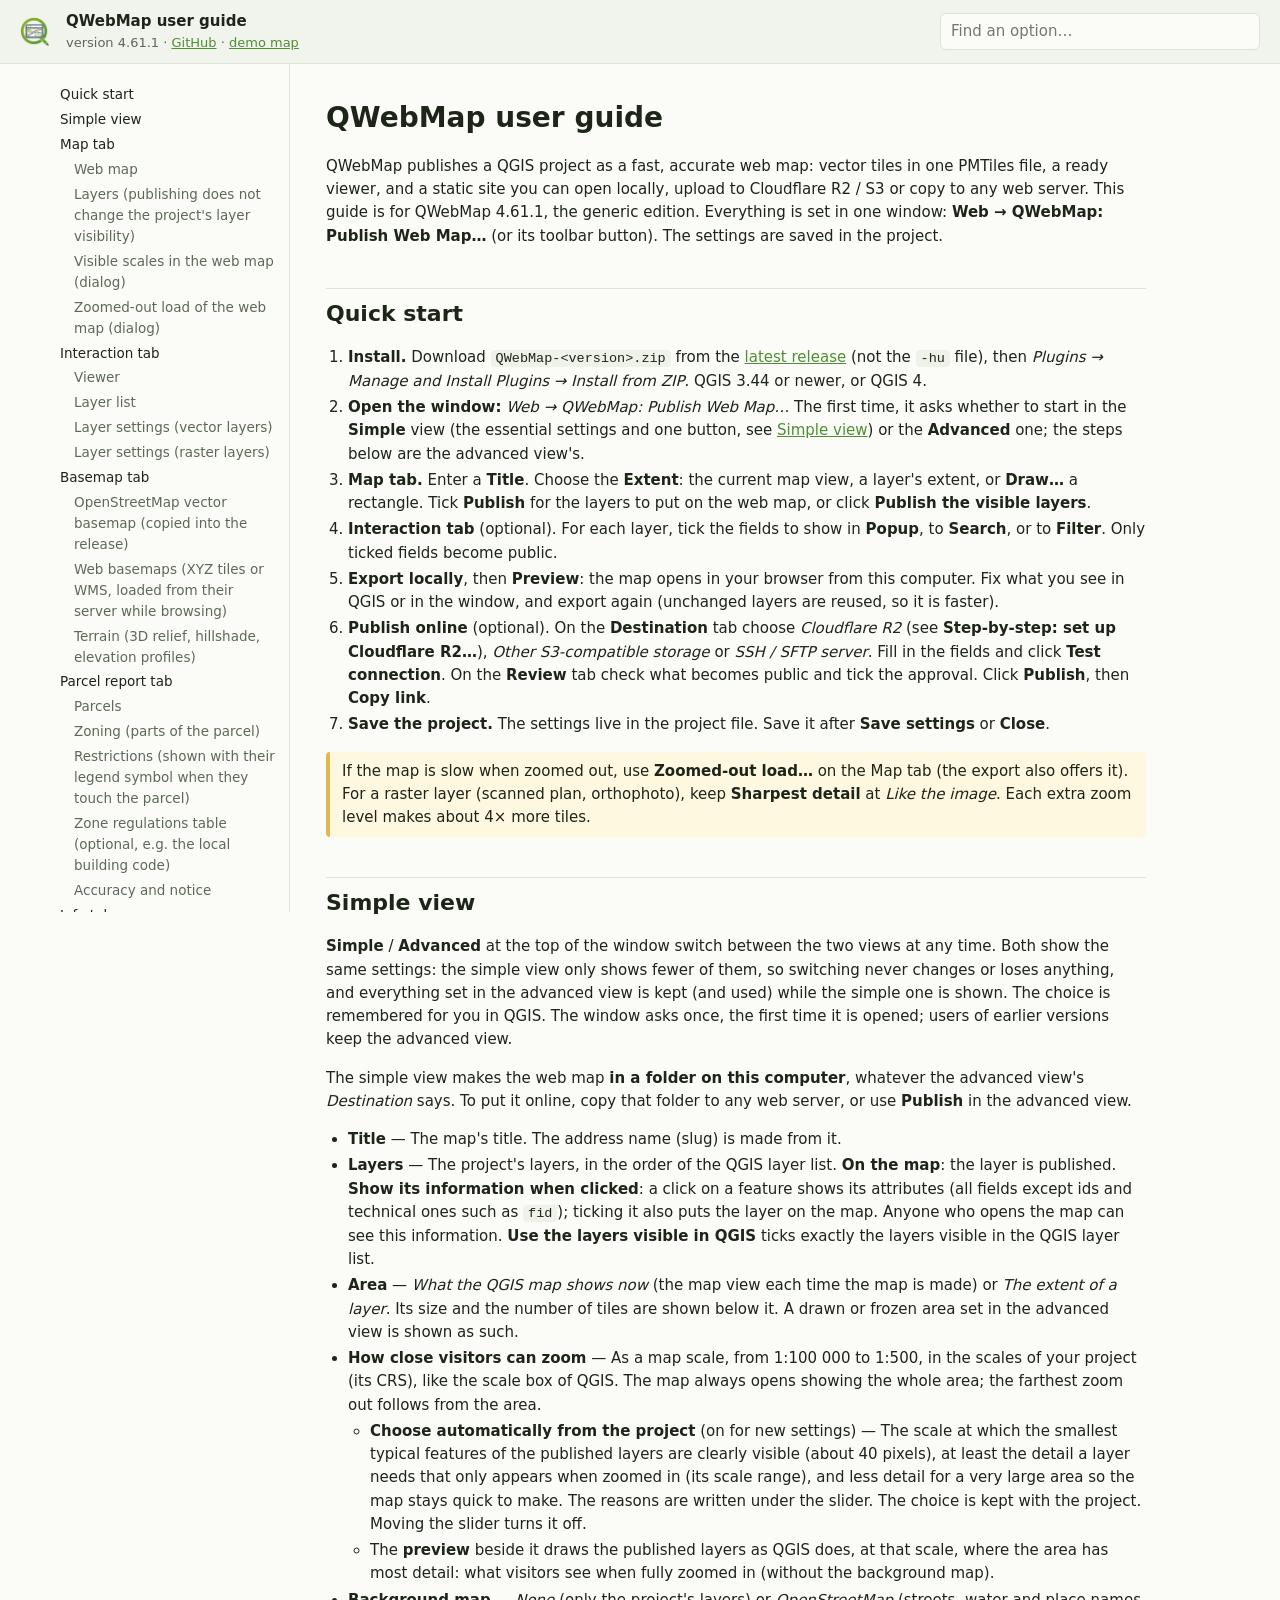
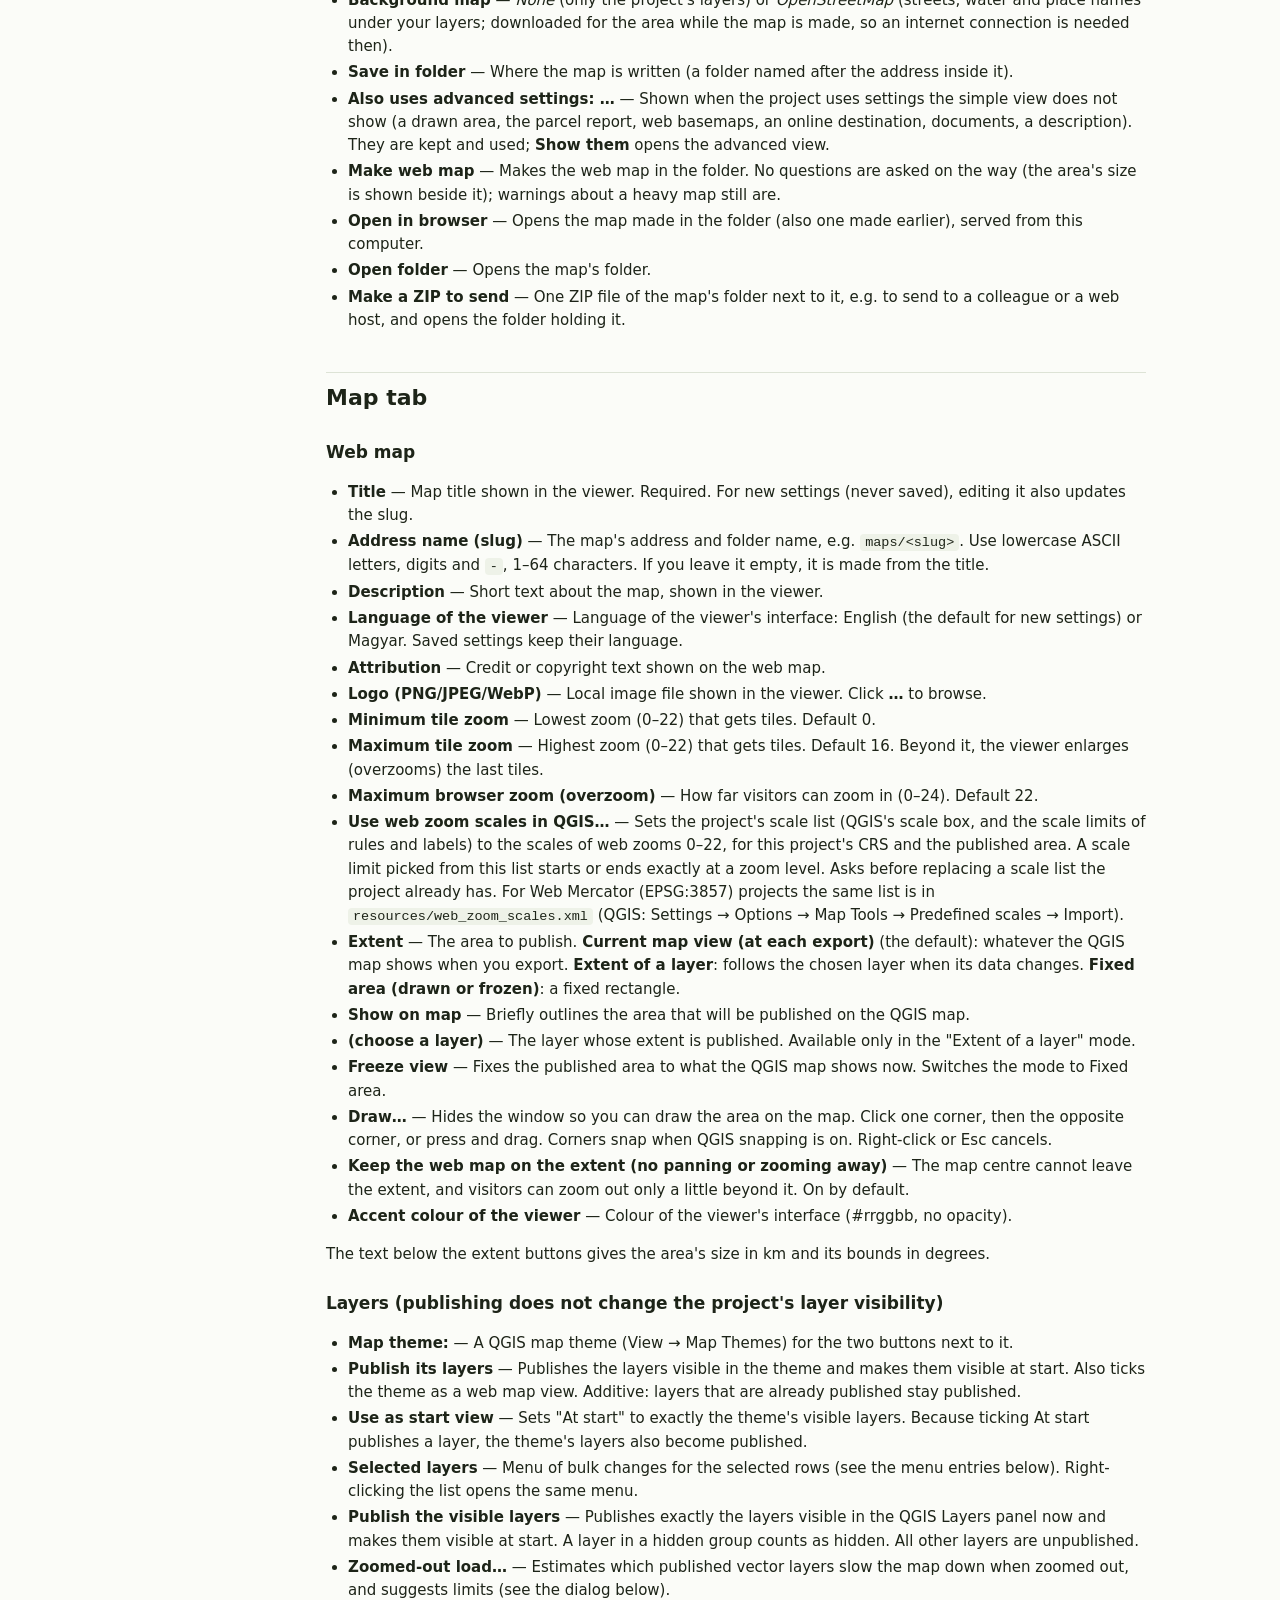
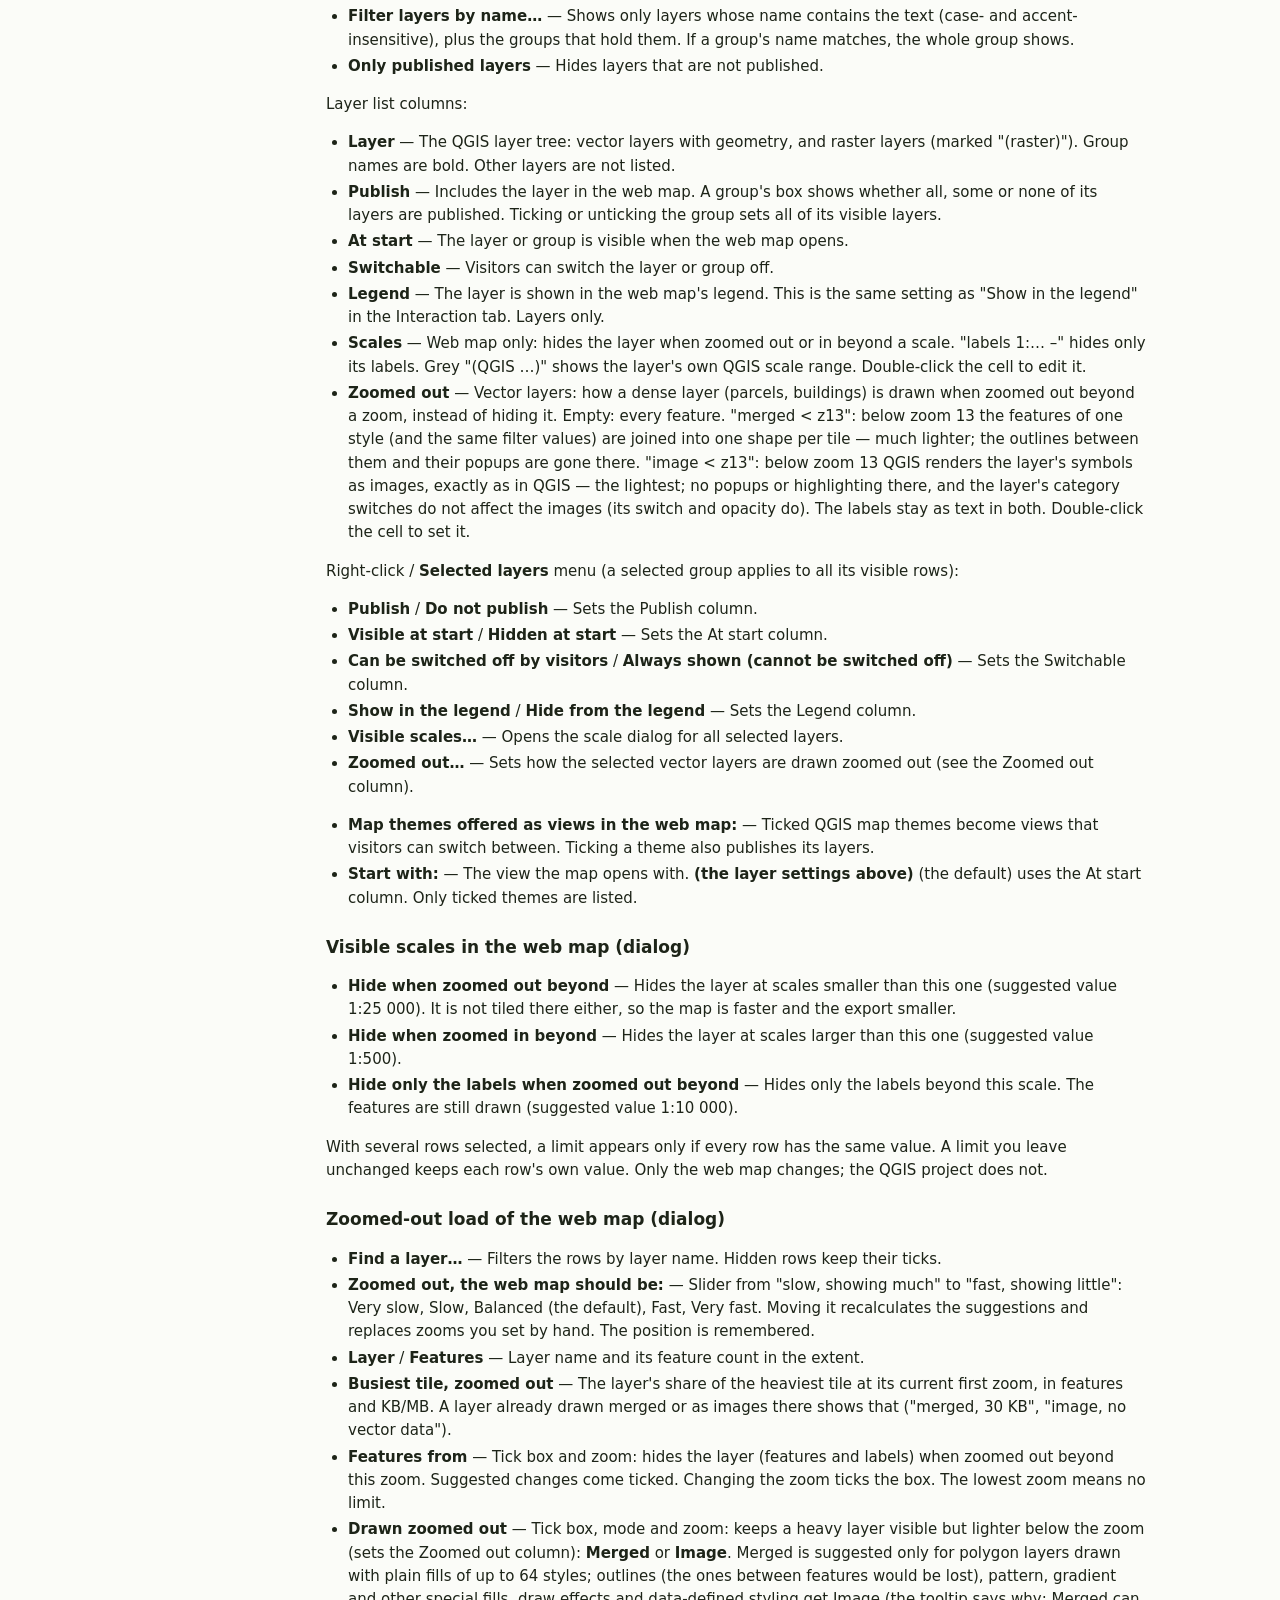
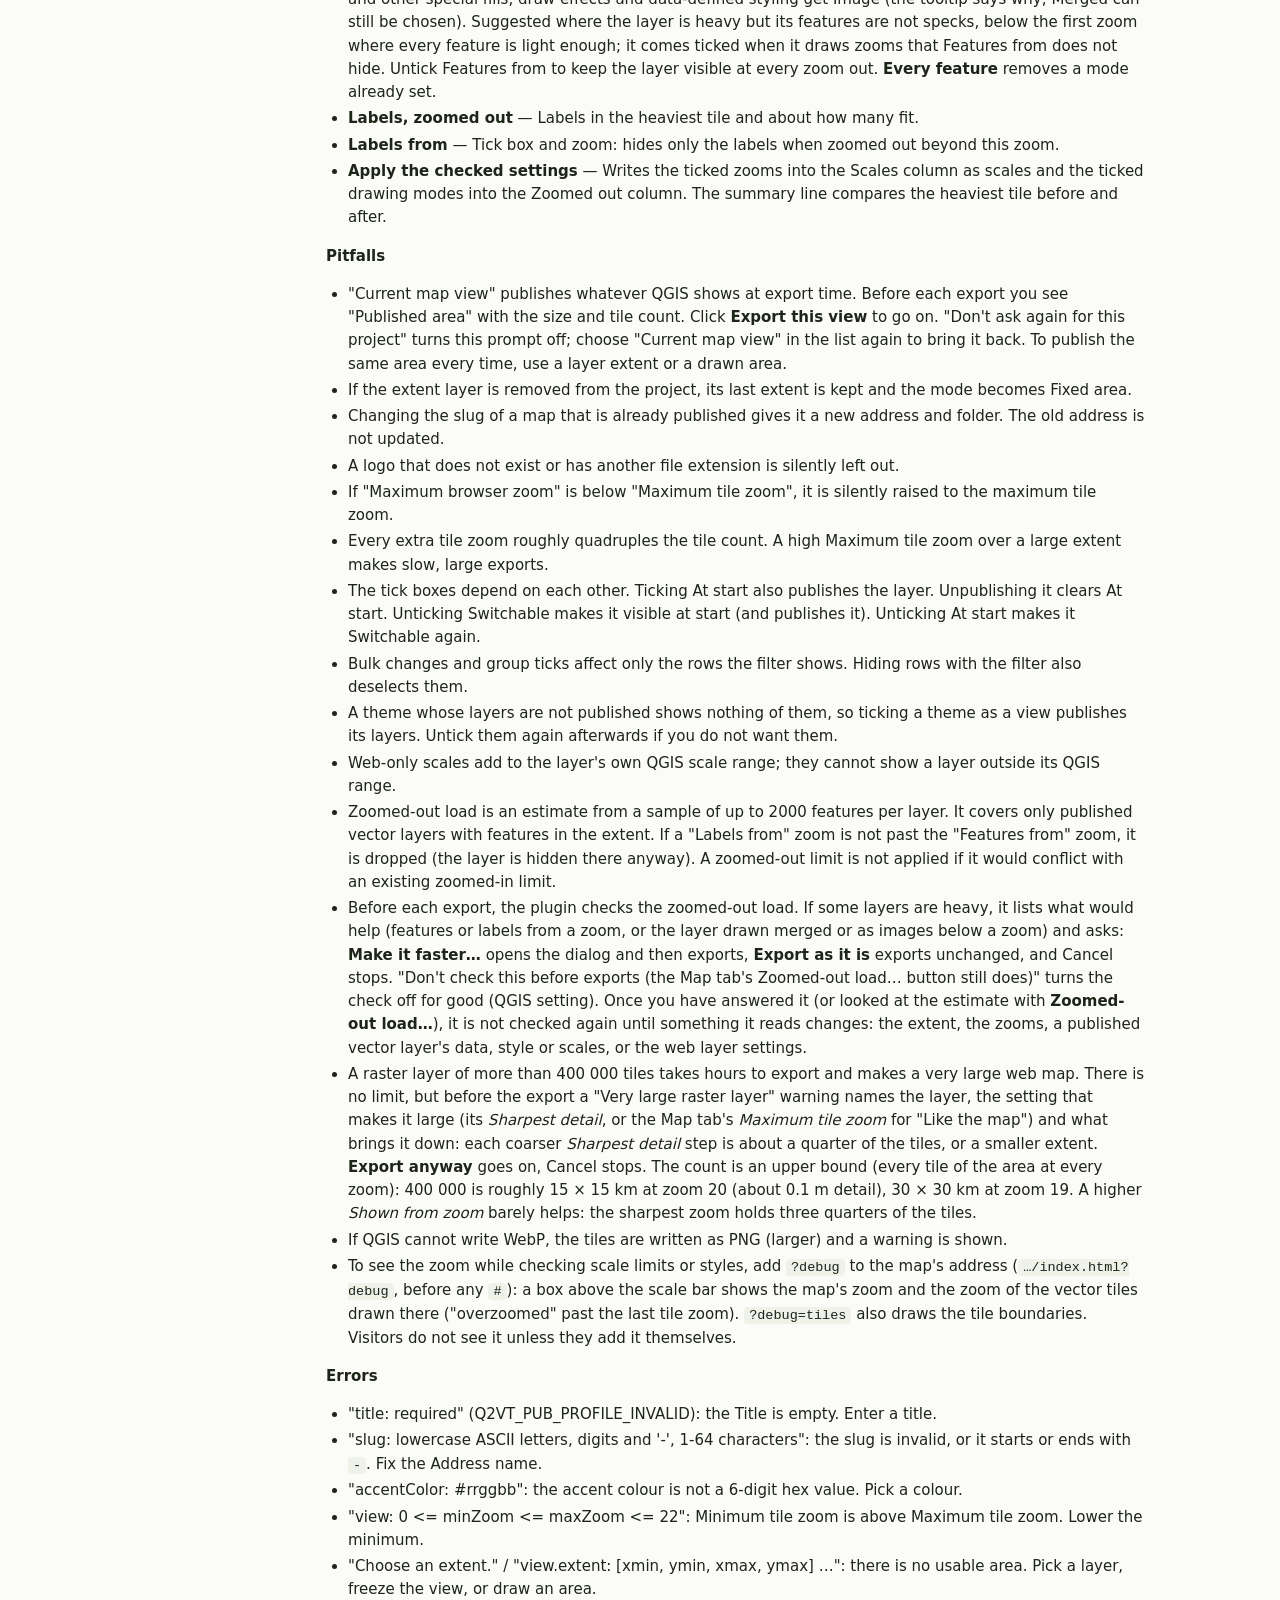
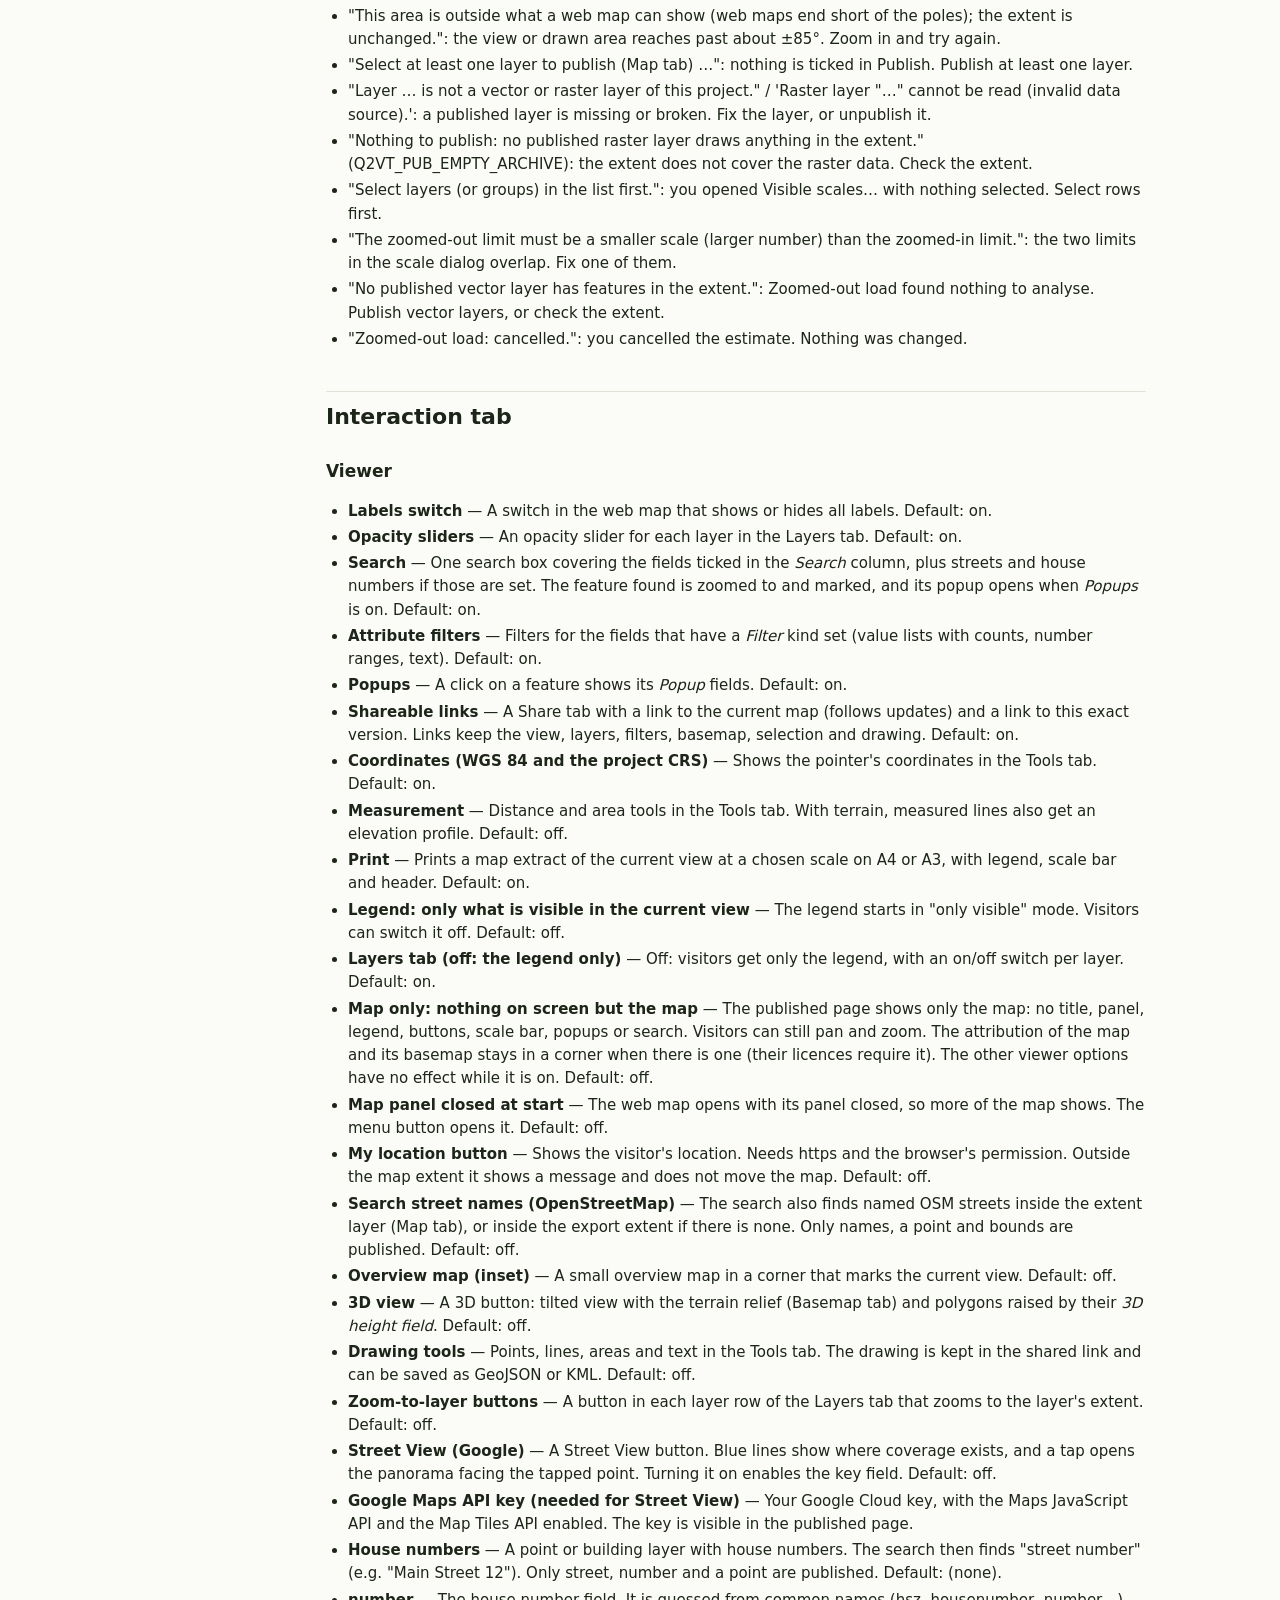
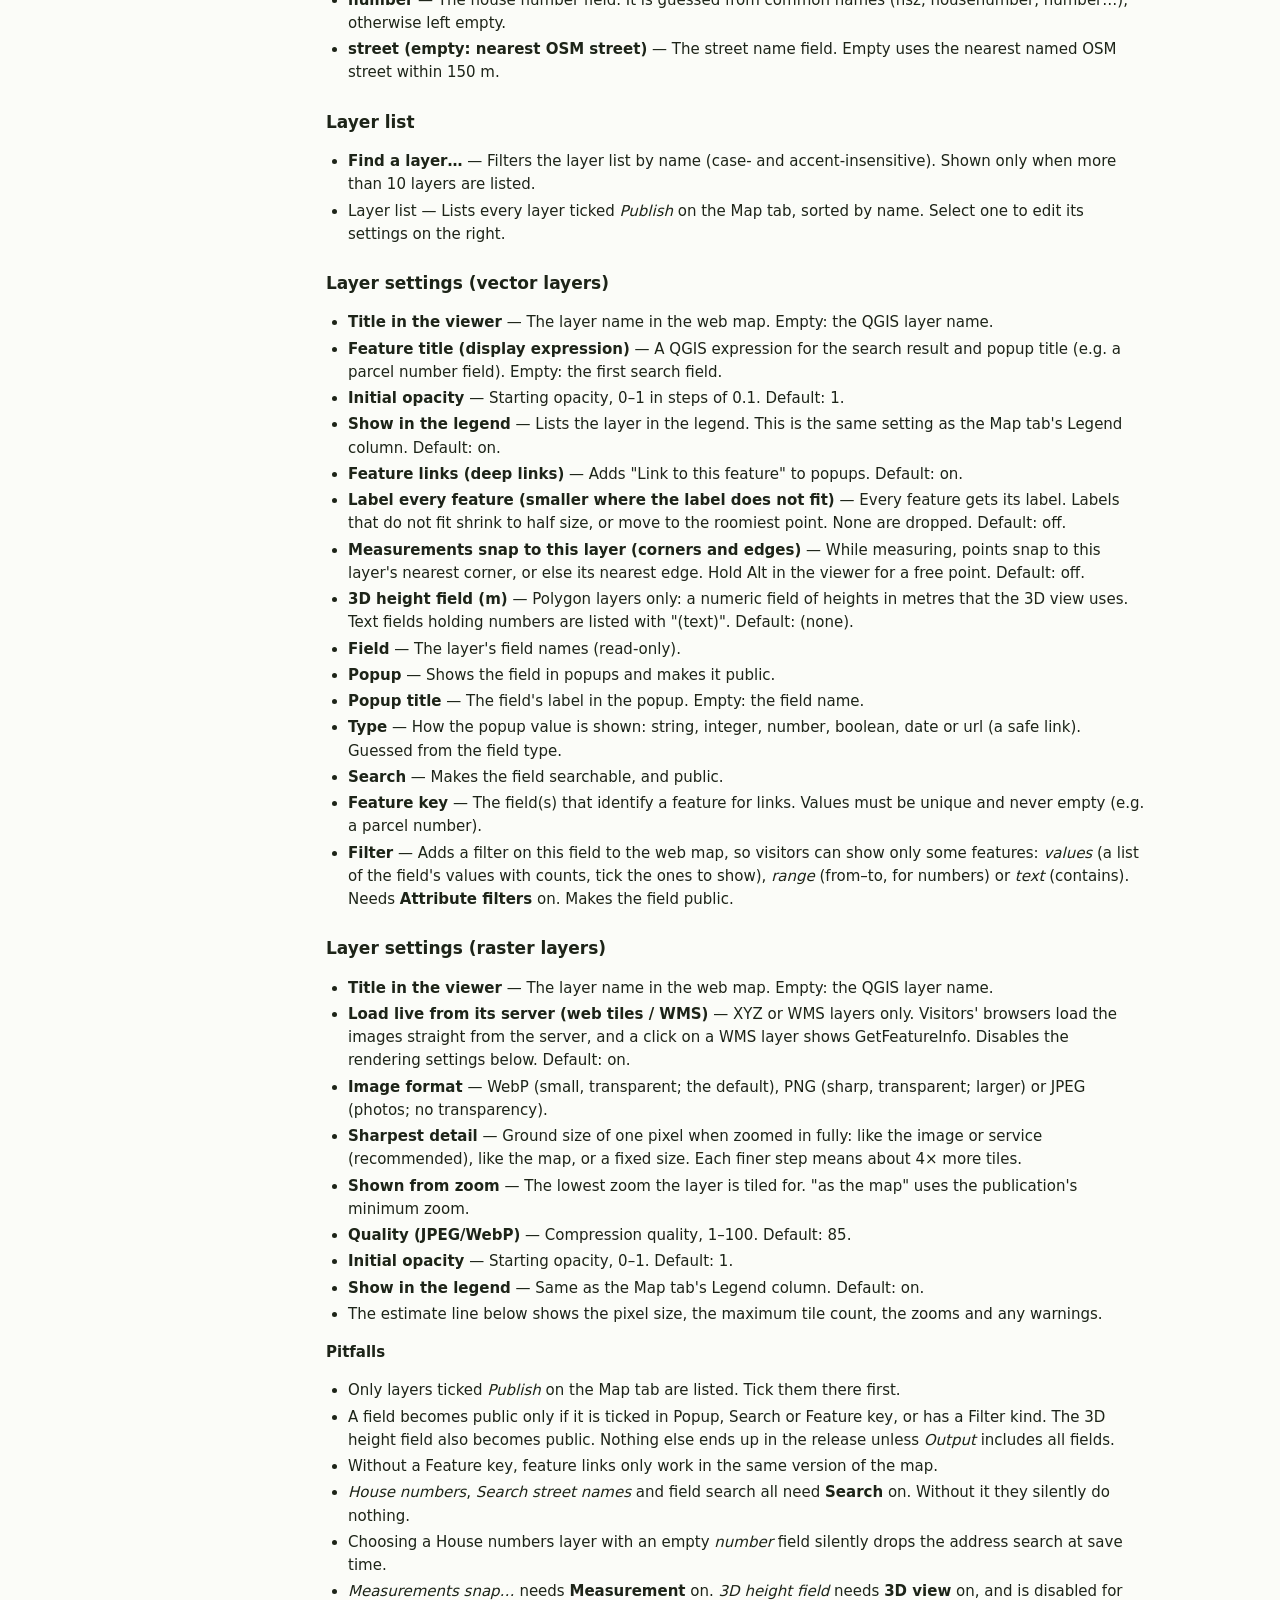
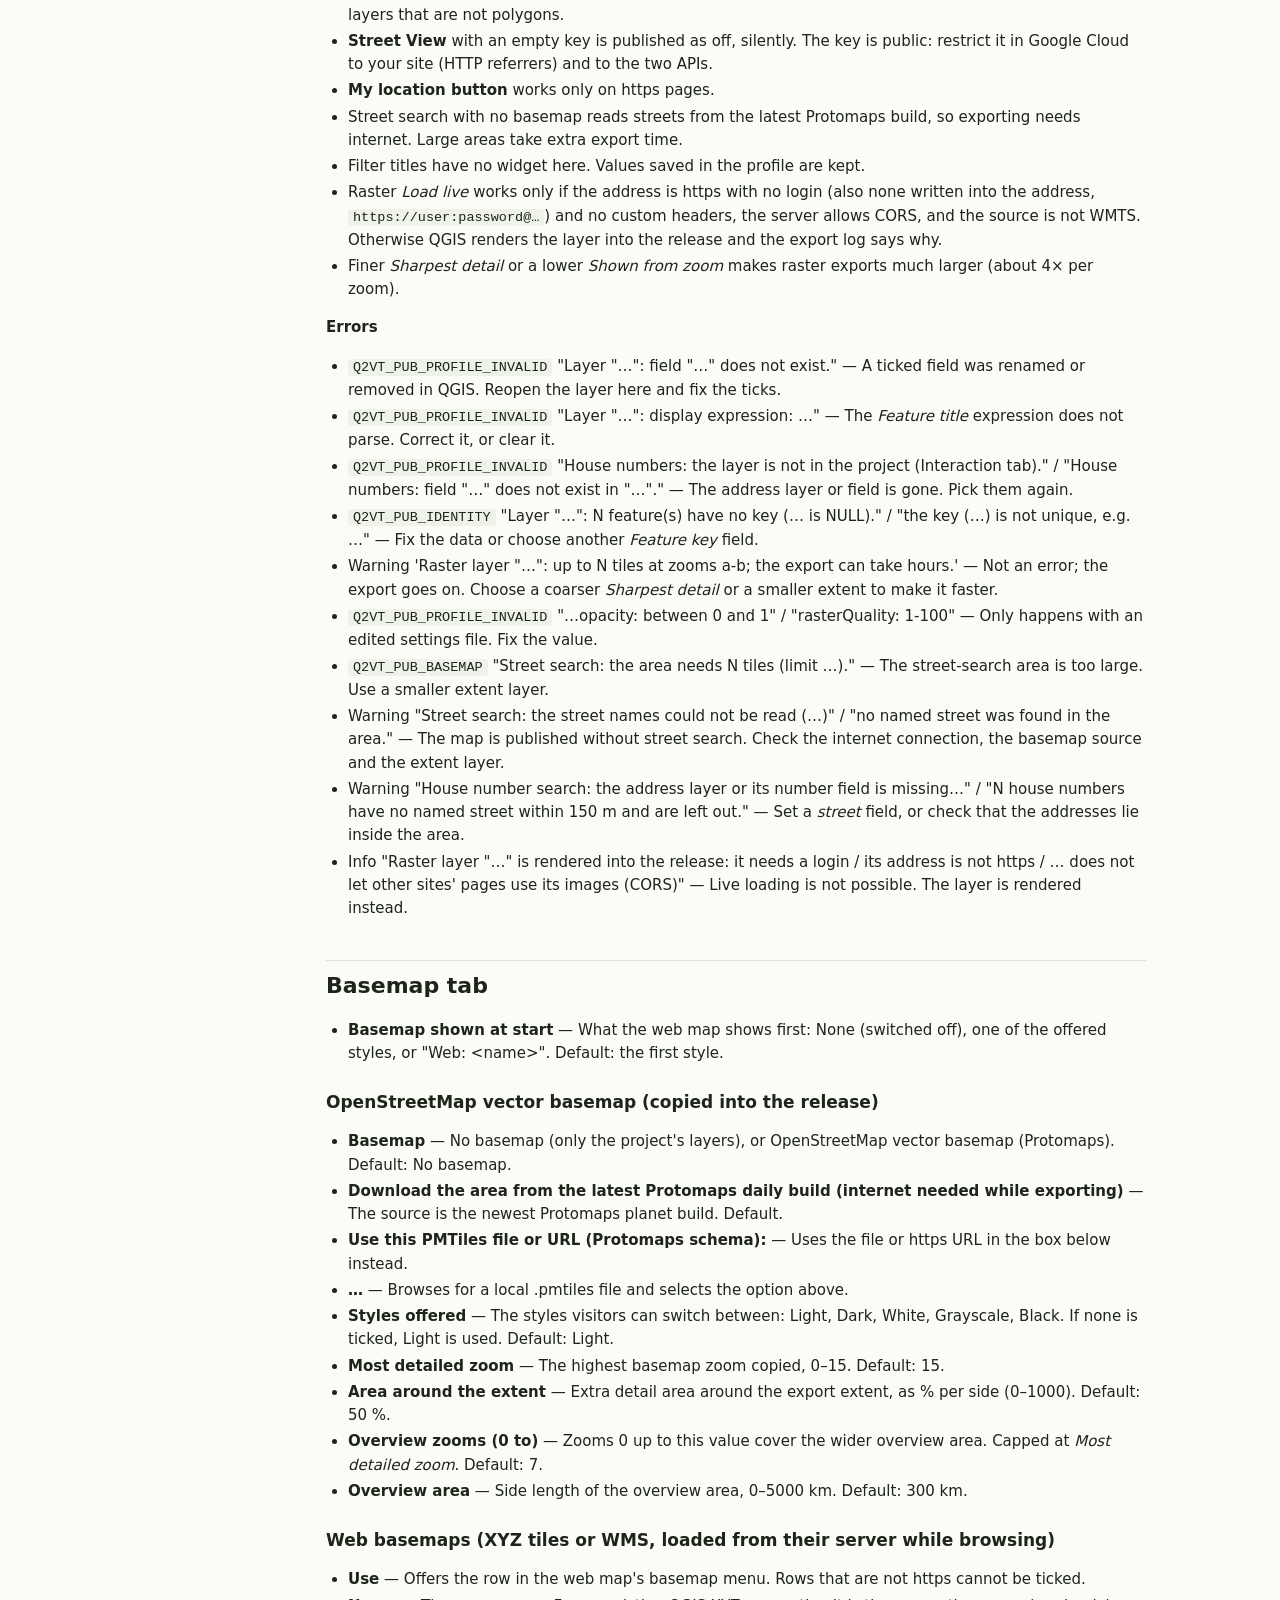
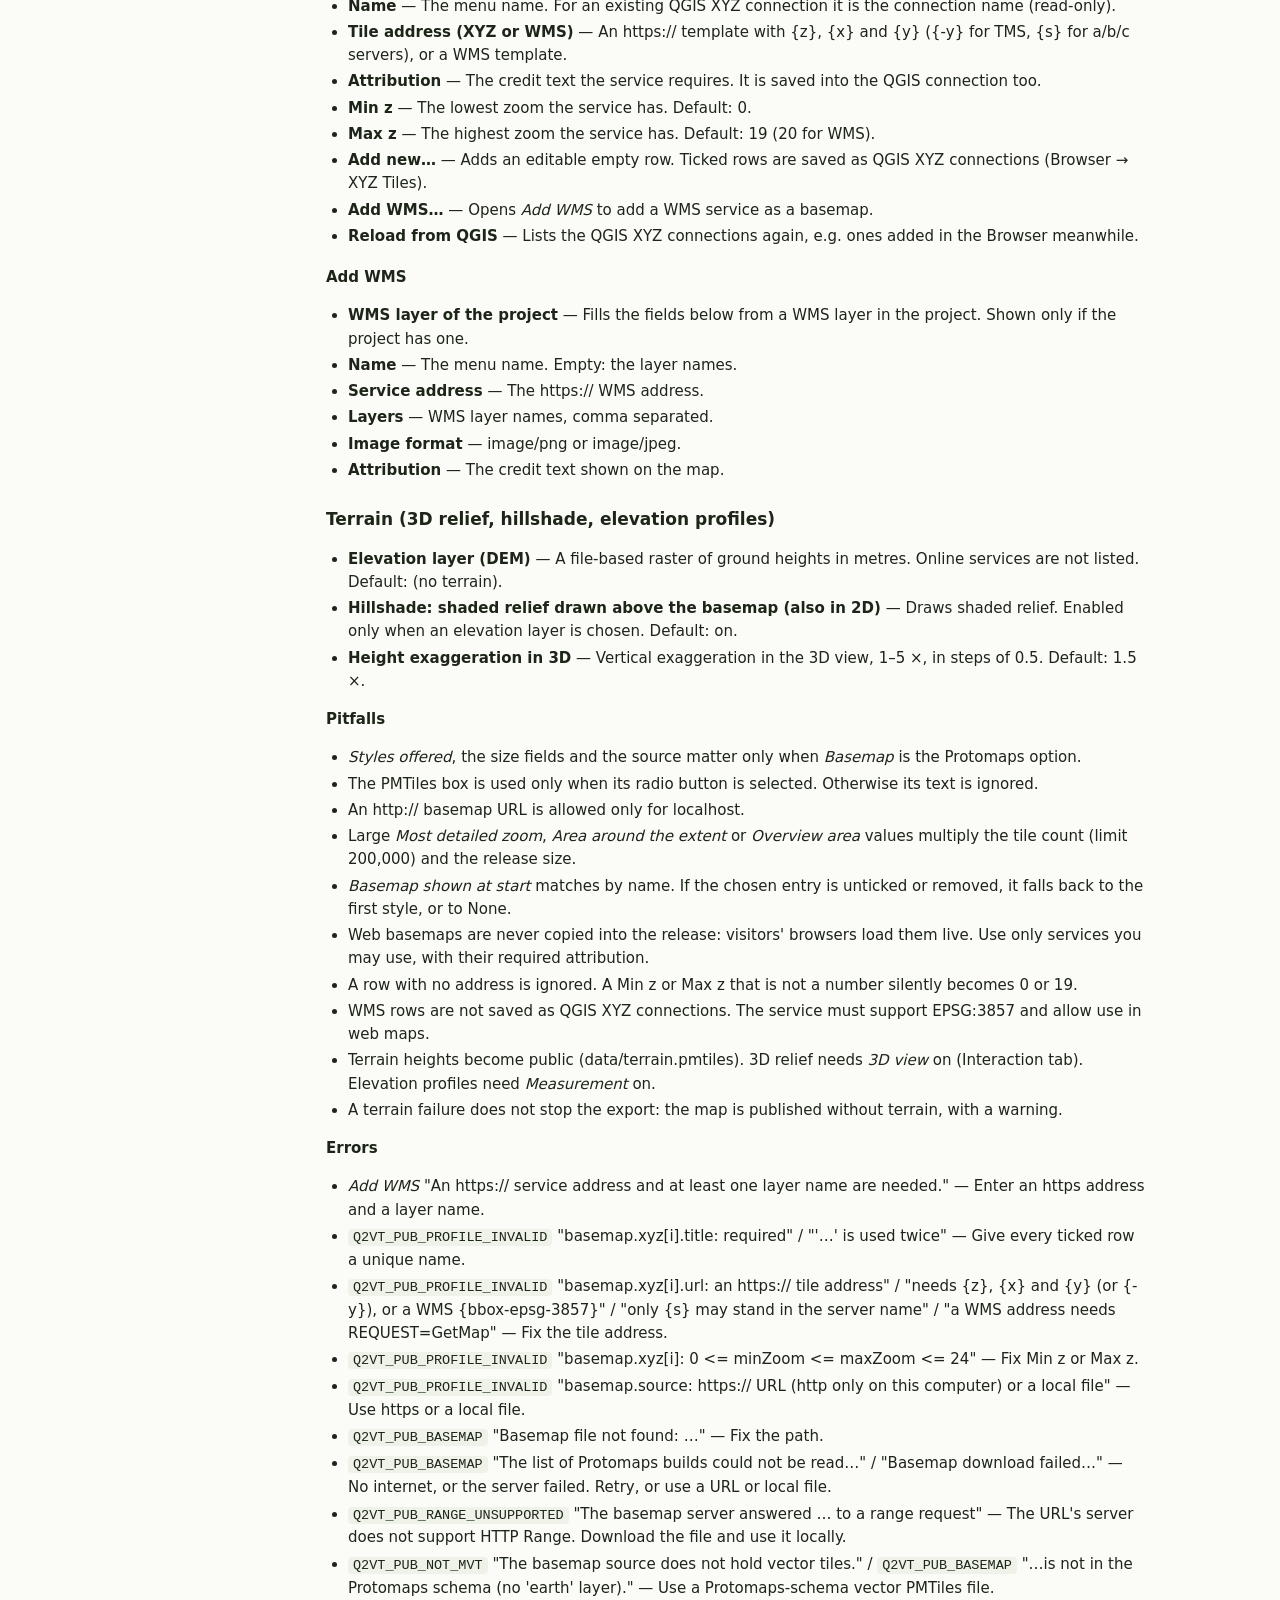
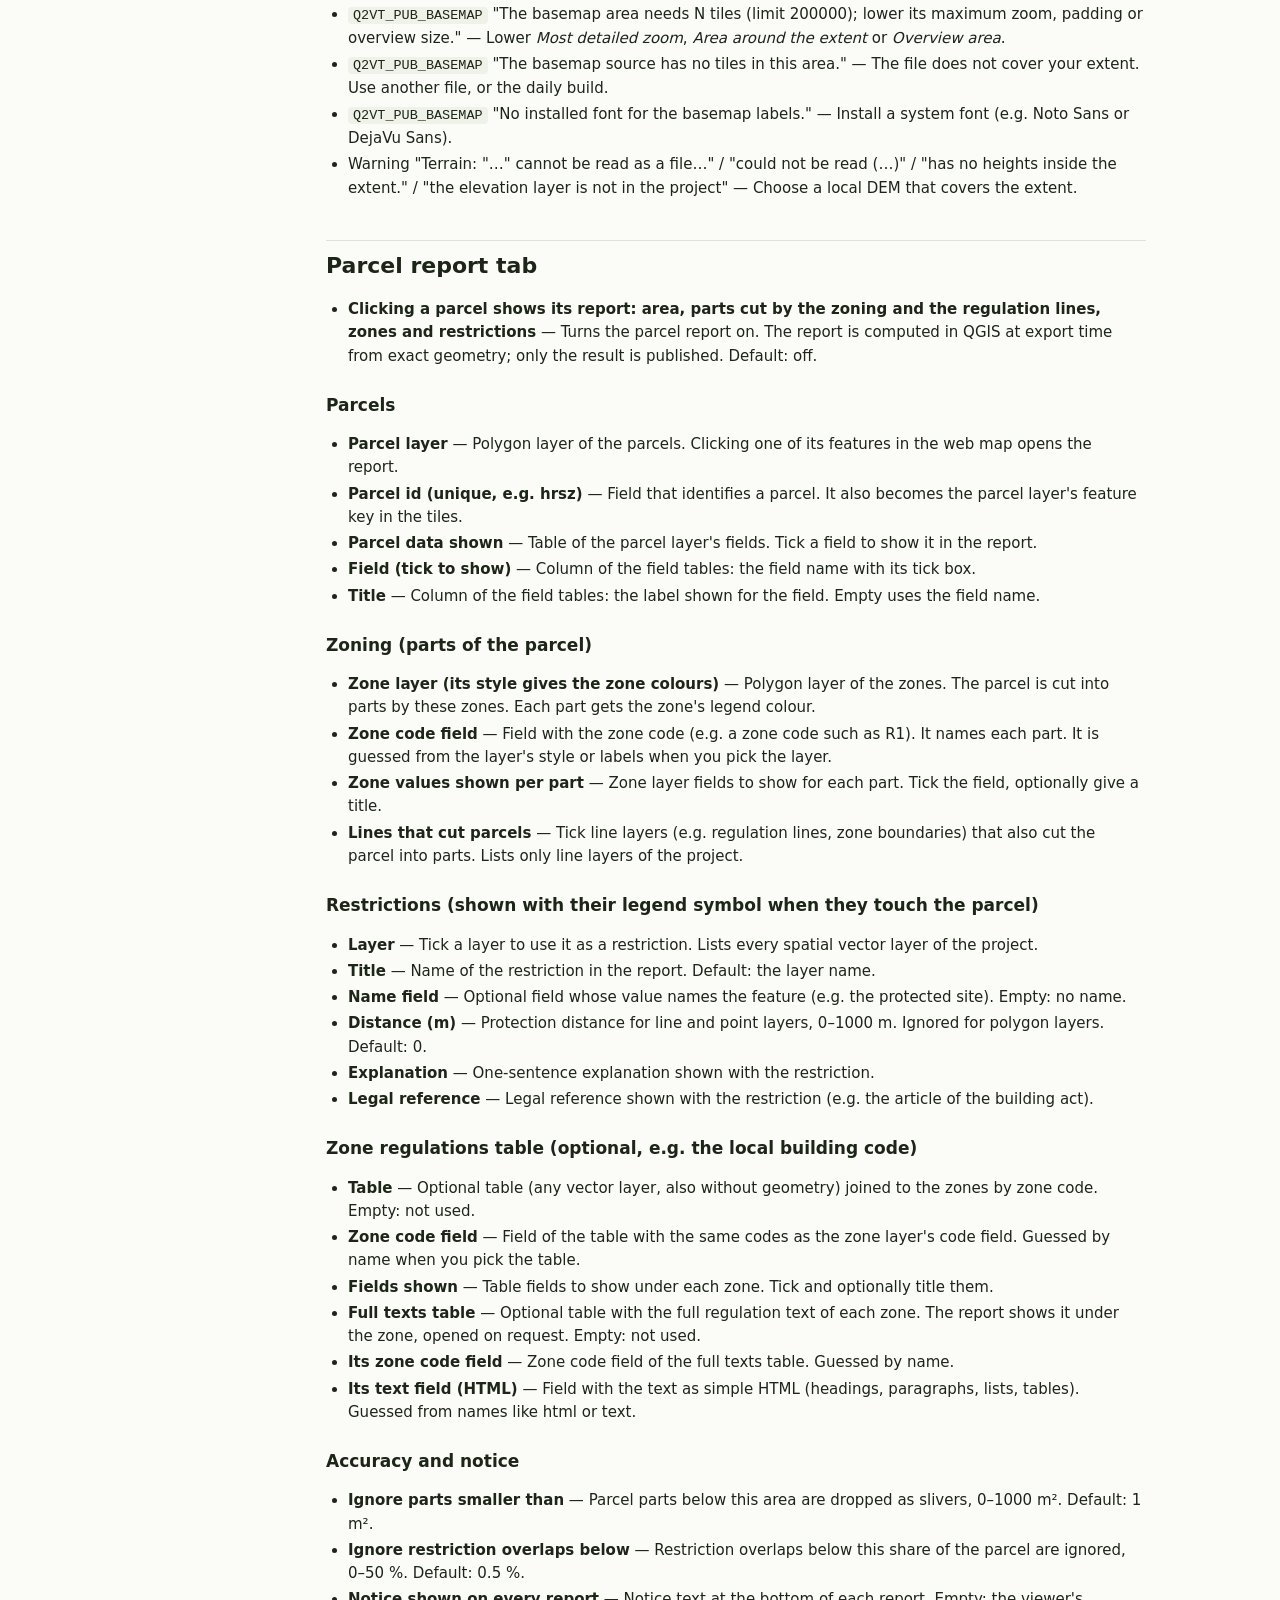
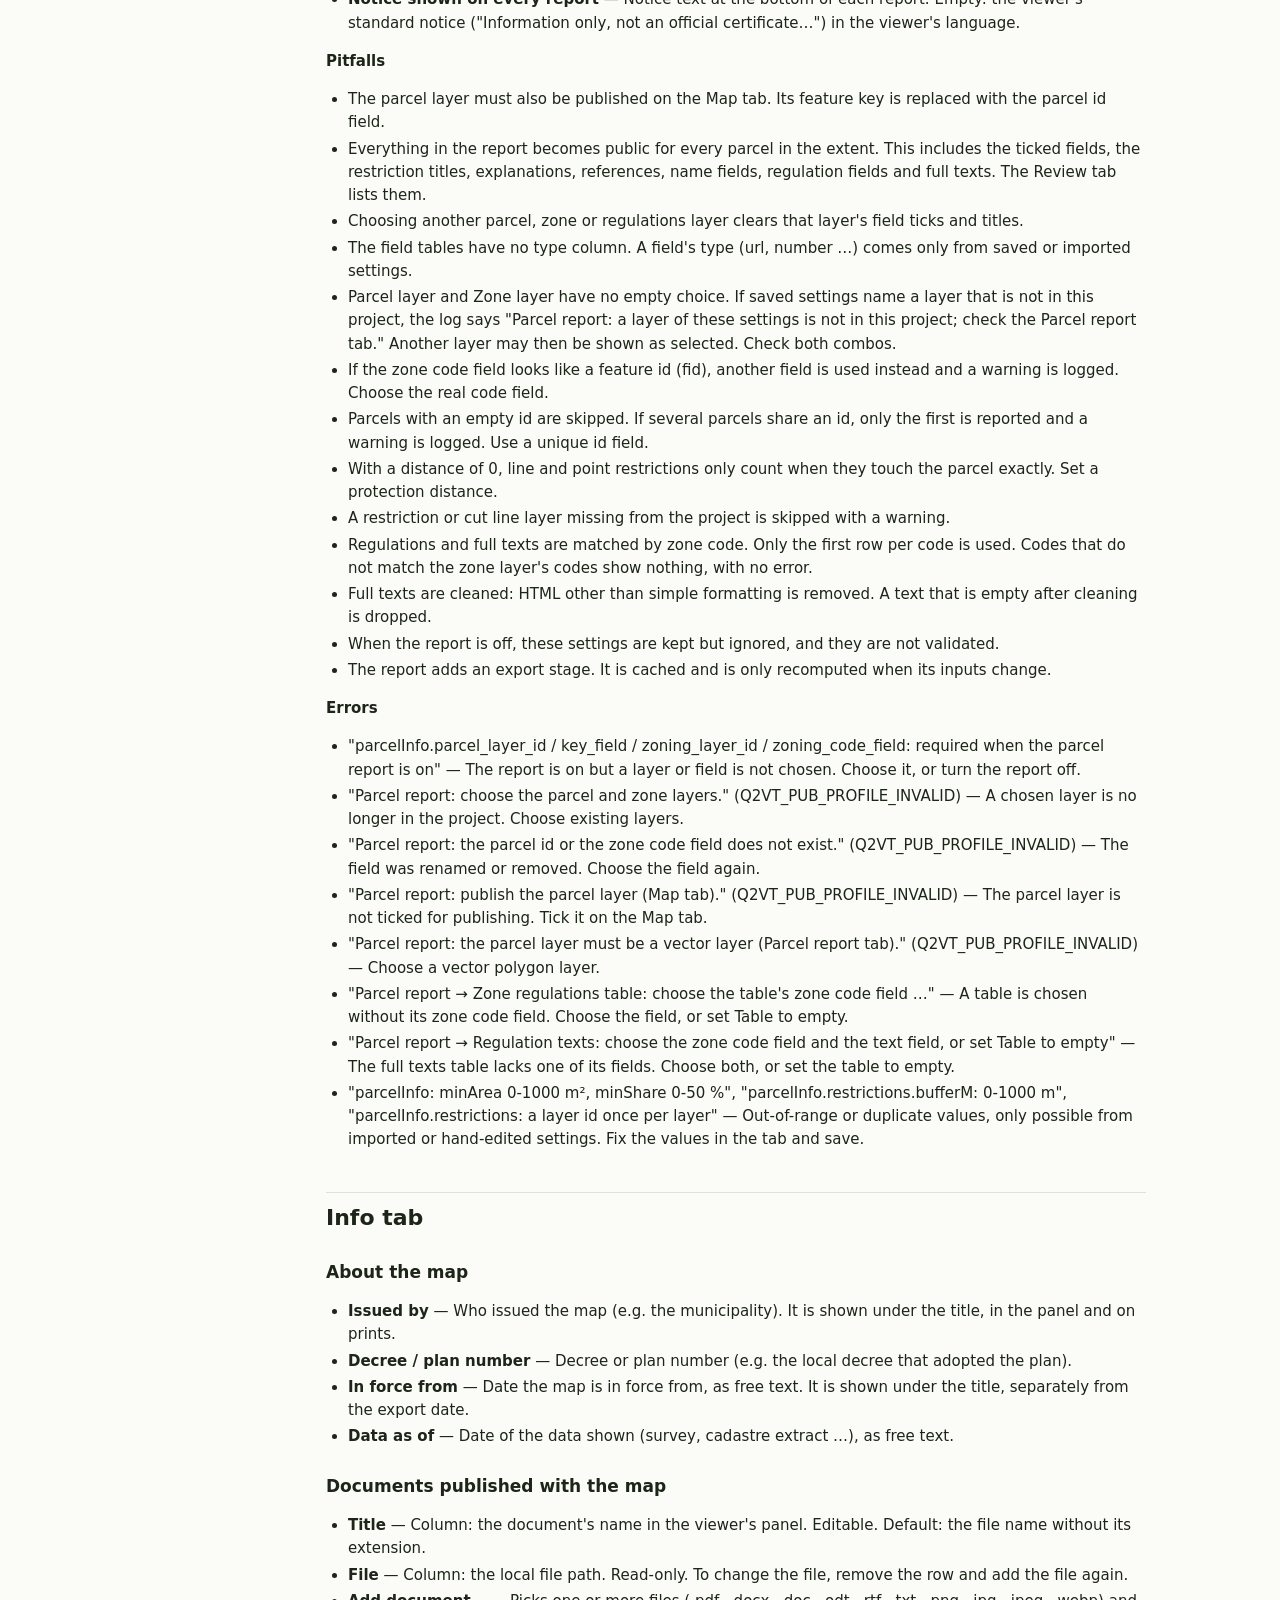
==== commit 432d766b: "User guide: f159c17" ====
--- a/usage/index.html
+++ b/usage/index.html
@@ -63,7 +63,7 @@
 <body>
 <header>
   <img src="icons/icon.png" alt="">
-  <div><div class="name">QWebMap user guide</div><div class="ver">version 4.61.0 · <a href="https://github.com/danzig666/QWebMap">GitHub</a> · <a href="https://danzig666.github.io/QWebMap/">demo map</a></div></div>
+  <div><div class="name">QWebMap user guide</div><div class="ver">version 4.61.1 · <a href="https://github.com/danzig666/QWebMap">GitHub</a> · <a href="https://danzig666.github.io/QWebMap/">demo map</a></div></div>
   <button id="toc-button" type="button" aria-expanded="false" aria-controls="toc">Contents</button>
   <input id="find" type="search" placeholder="Find an option…" aria-label="Find an option">
 </header>
@@ -105,7 +105,7 @@
 <a href="#keeping-this-guide-up-to-date">Keeping this guide up to date</a></nav>
 <main>
 <h1 id="qwebmap-user-guide">QWebMap user guide</h1>
-<p>QWebMap publishes a QGIS project as a fast, accurate web map: vector tiles in one PMTiles file, a ready viewer, and a static site you can open locally, upload to Cloudflare R2 / S3 or copy to any web server. This guide is for QWebMap 4.61.0, the generic edition. Everything is set in one window: <strong>Web → QWebMap: Publish Web Map…</strong> (or its toolbar button). The settings are saved in the project.</p>
+<p>QWebMap publishes a QGIS project as a fast, accurate web map: vector tiles in one PMTiles file, a ready viewer, and a static site you can open locally, upload to Cloudflare R2 / S3 or copy to any web server. This guide is for QWebMap 4.61.1, the generic edition. Everything is set in one window: <strong>Web → QWebMap: Publish Web Map…</strong> (or its toolbar button). The settings are saved in the project.</p>
 <h2 id="quick-start">Quick start</h2>
 <ol><li>
 <strong>Install.</strong> Download <code>QWebMap-&lt;version&gt;.zip</code> from the <a href="https://github.com/danzig666/QWebMap/releases/latest">latest release</a> (not the <code>-hu</code> file), then <em>Plugins → Manage and Install Plugins → Install from ZIP</em>. QGIS 3.44 or newer, or QGIS 4.
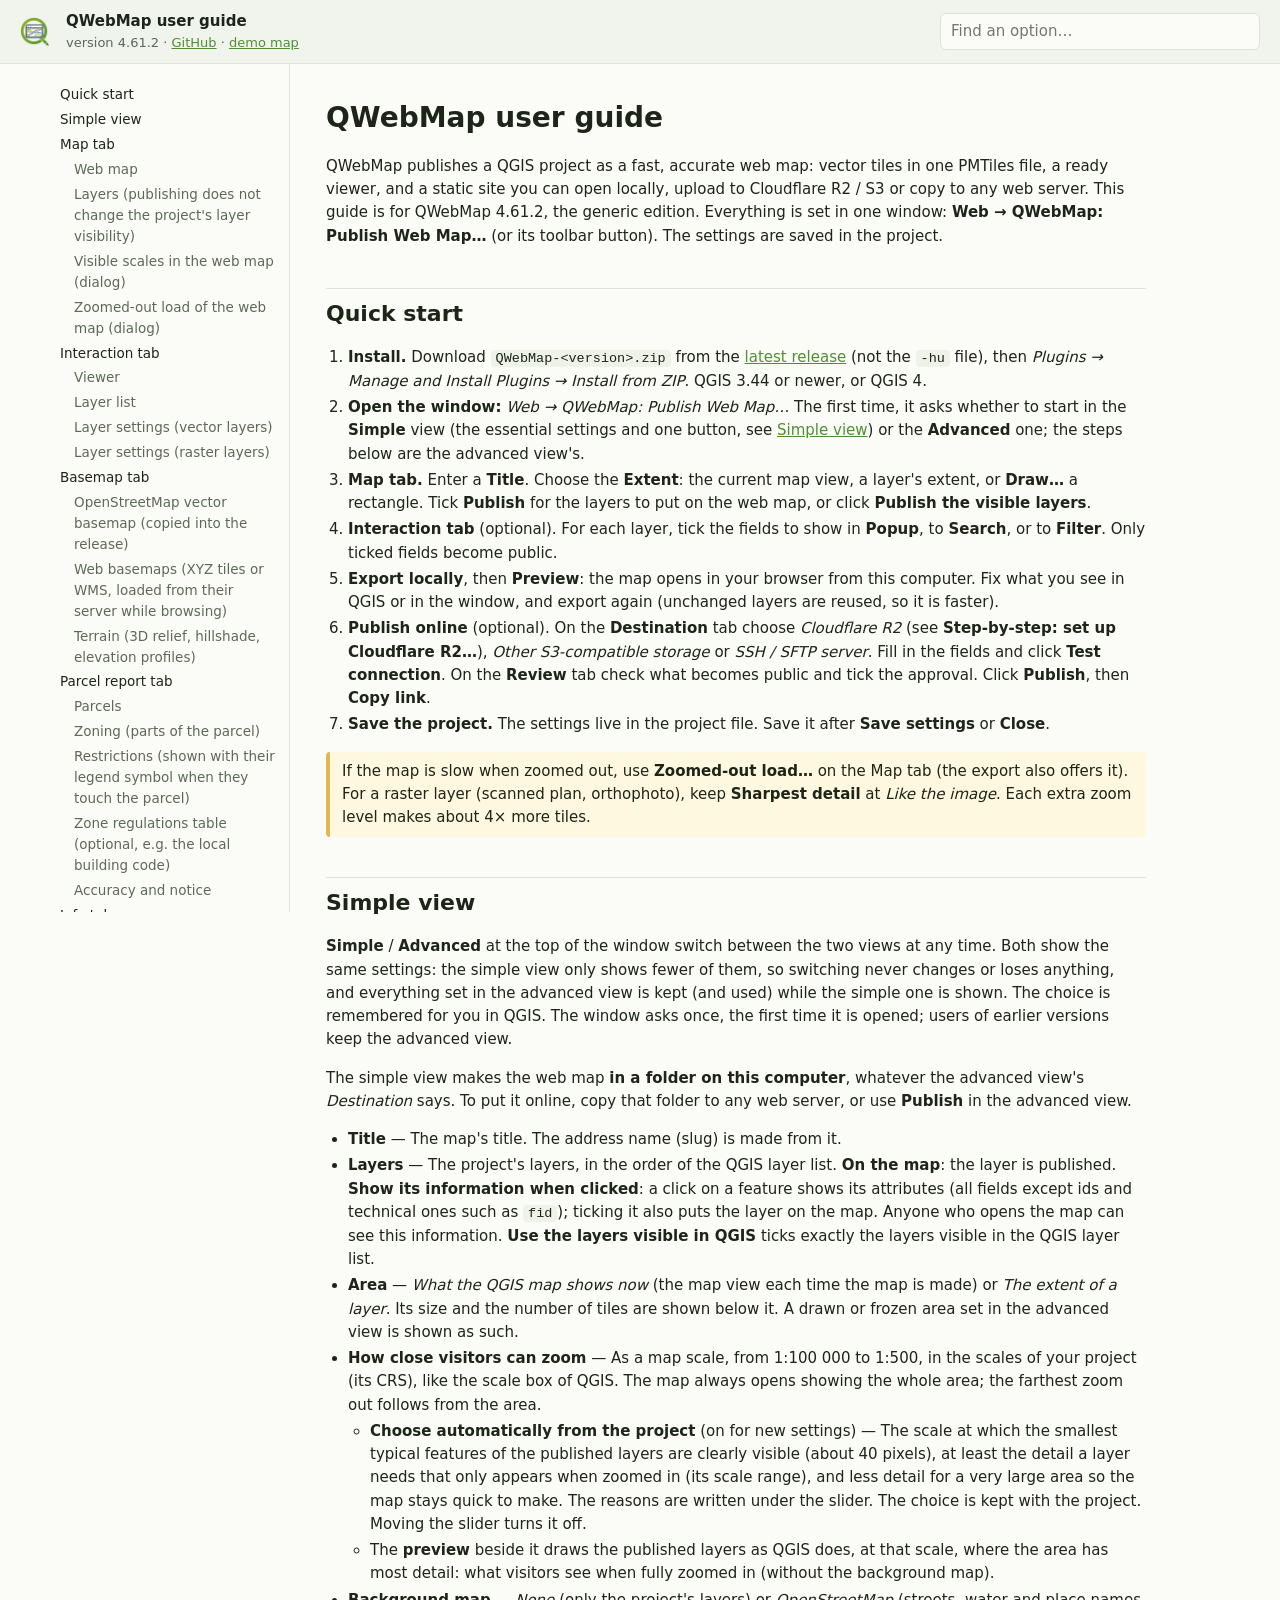
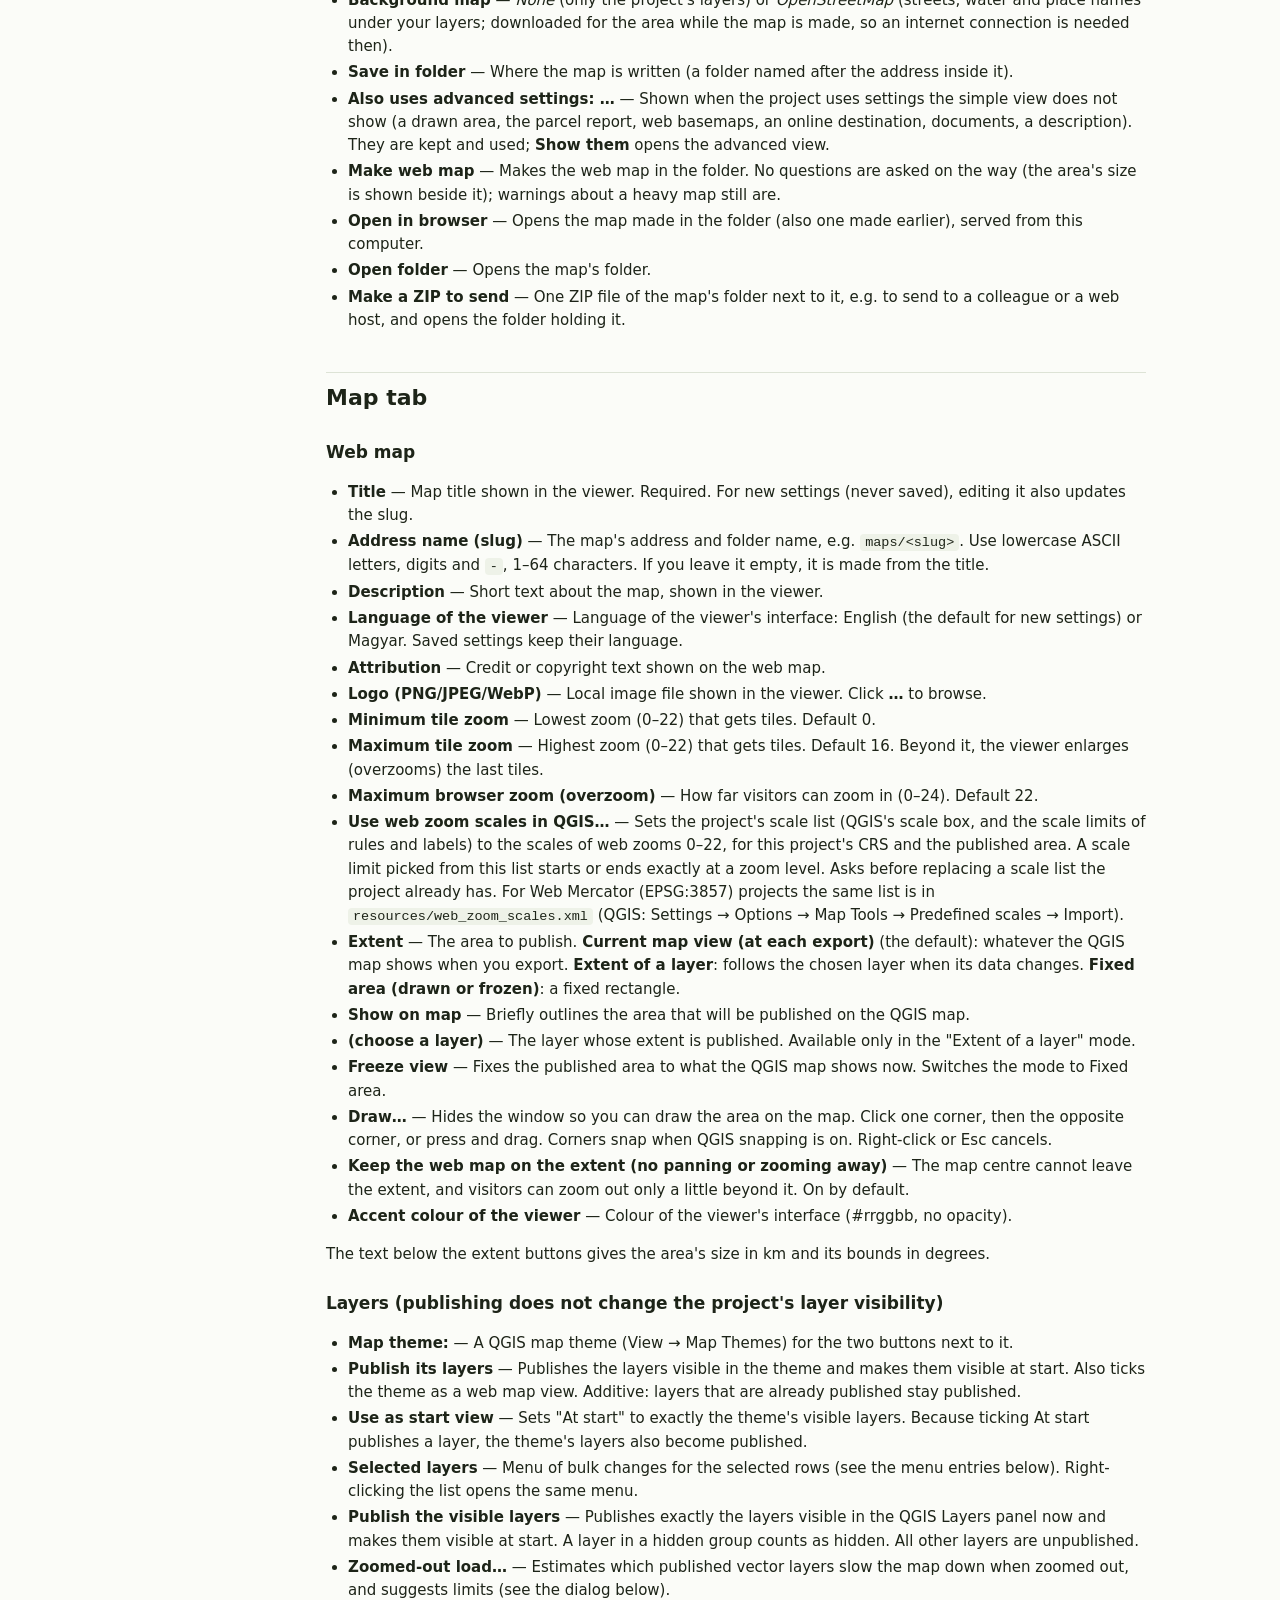
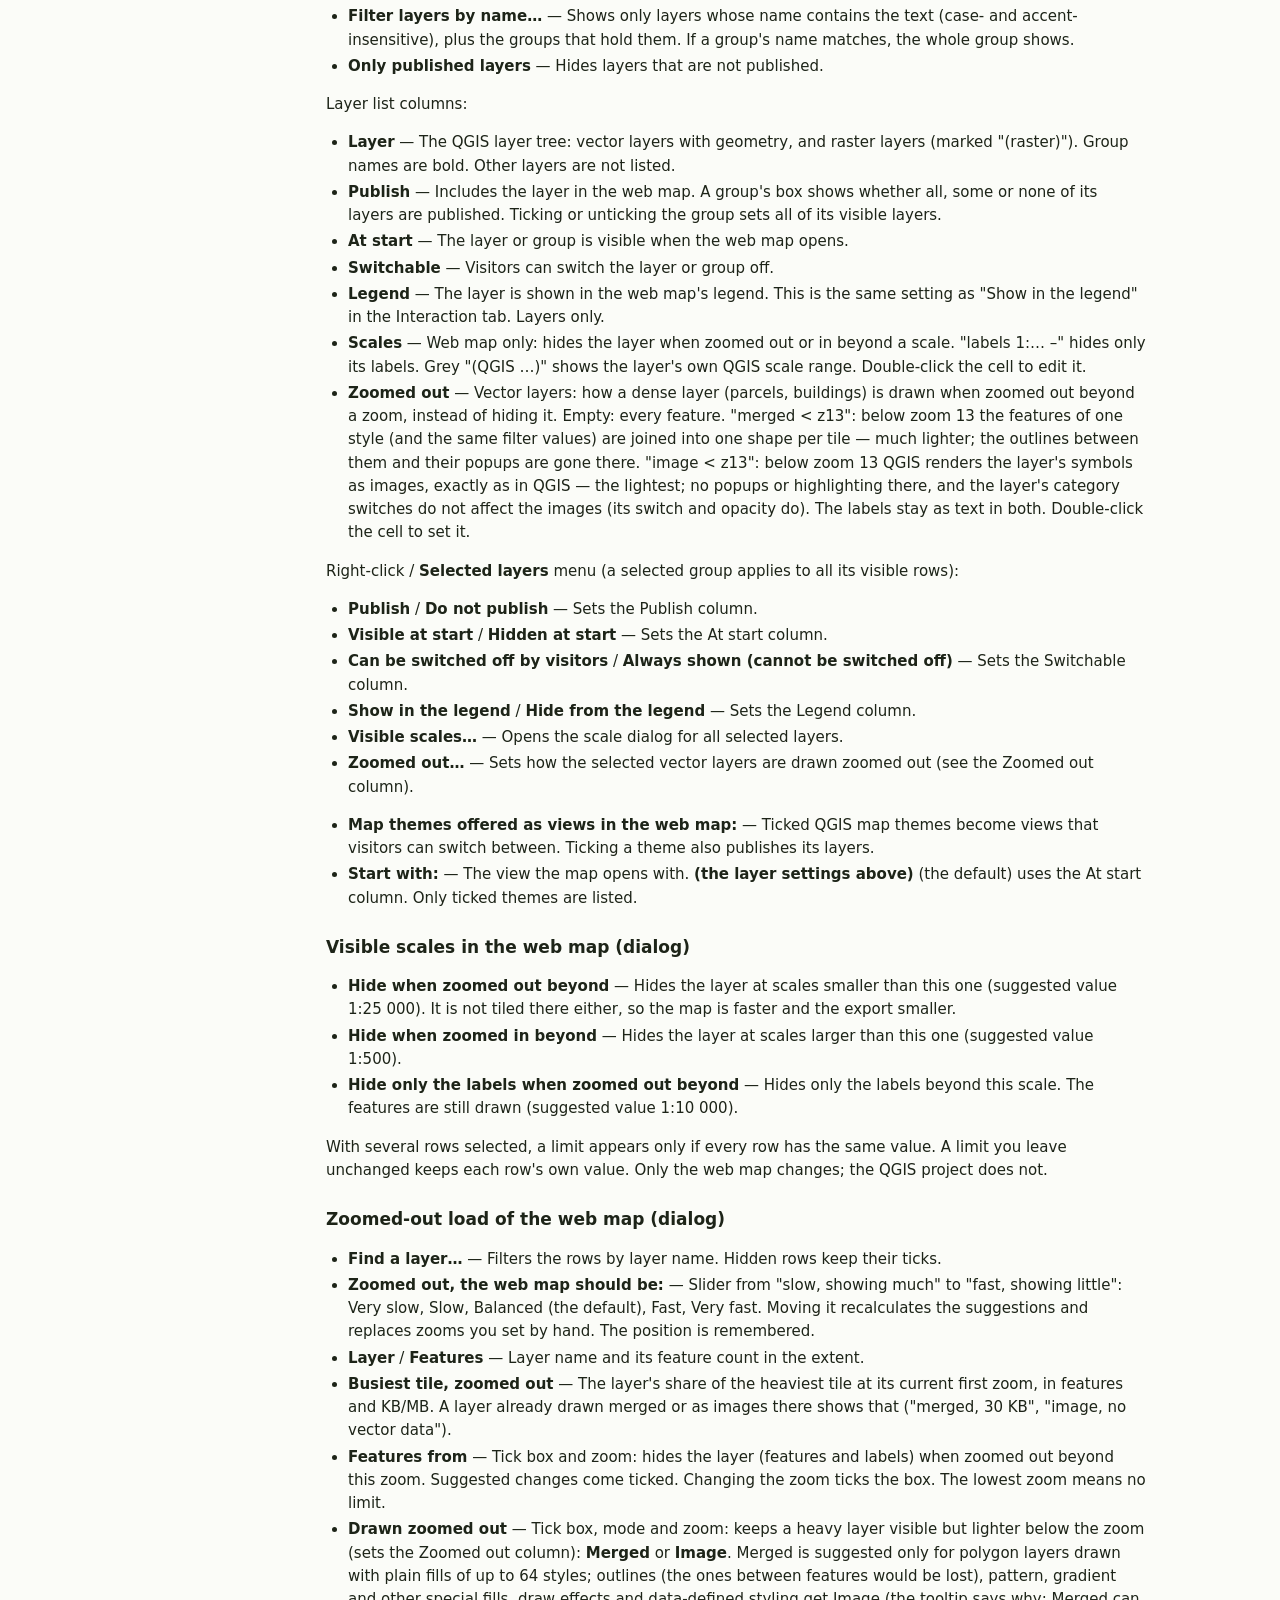
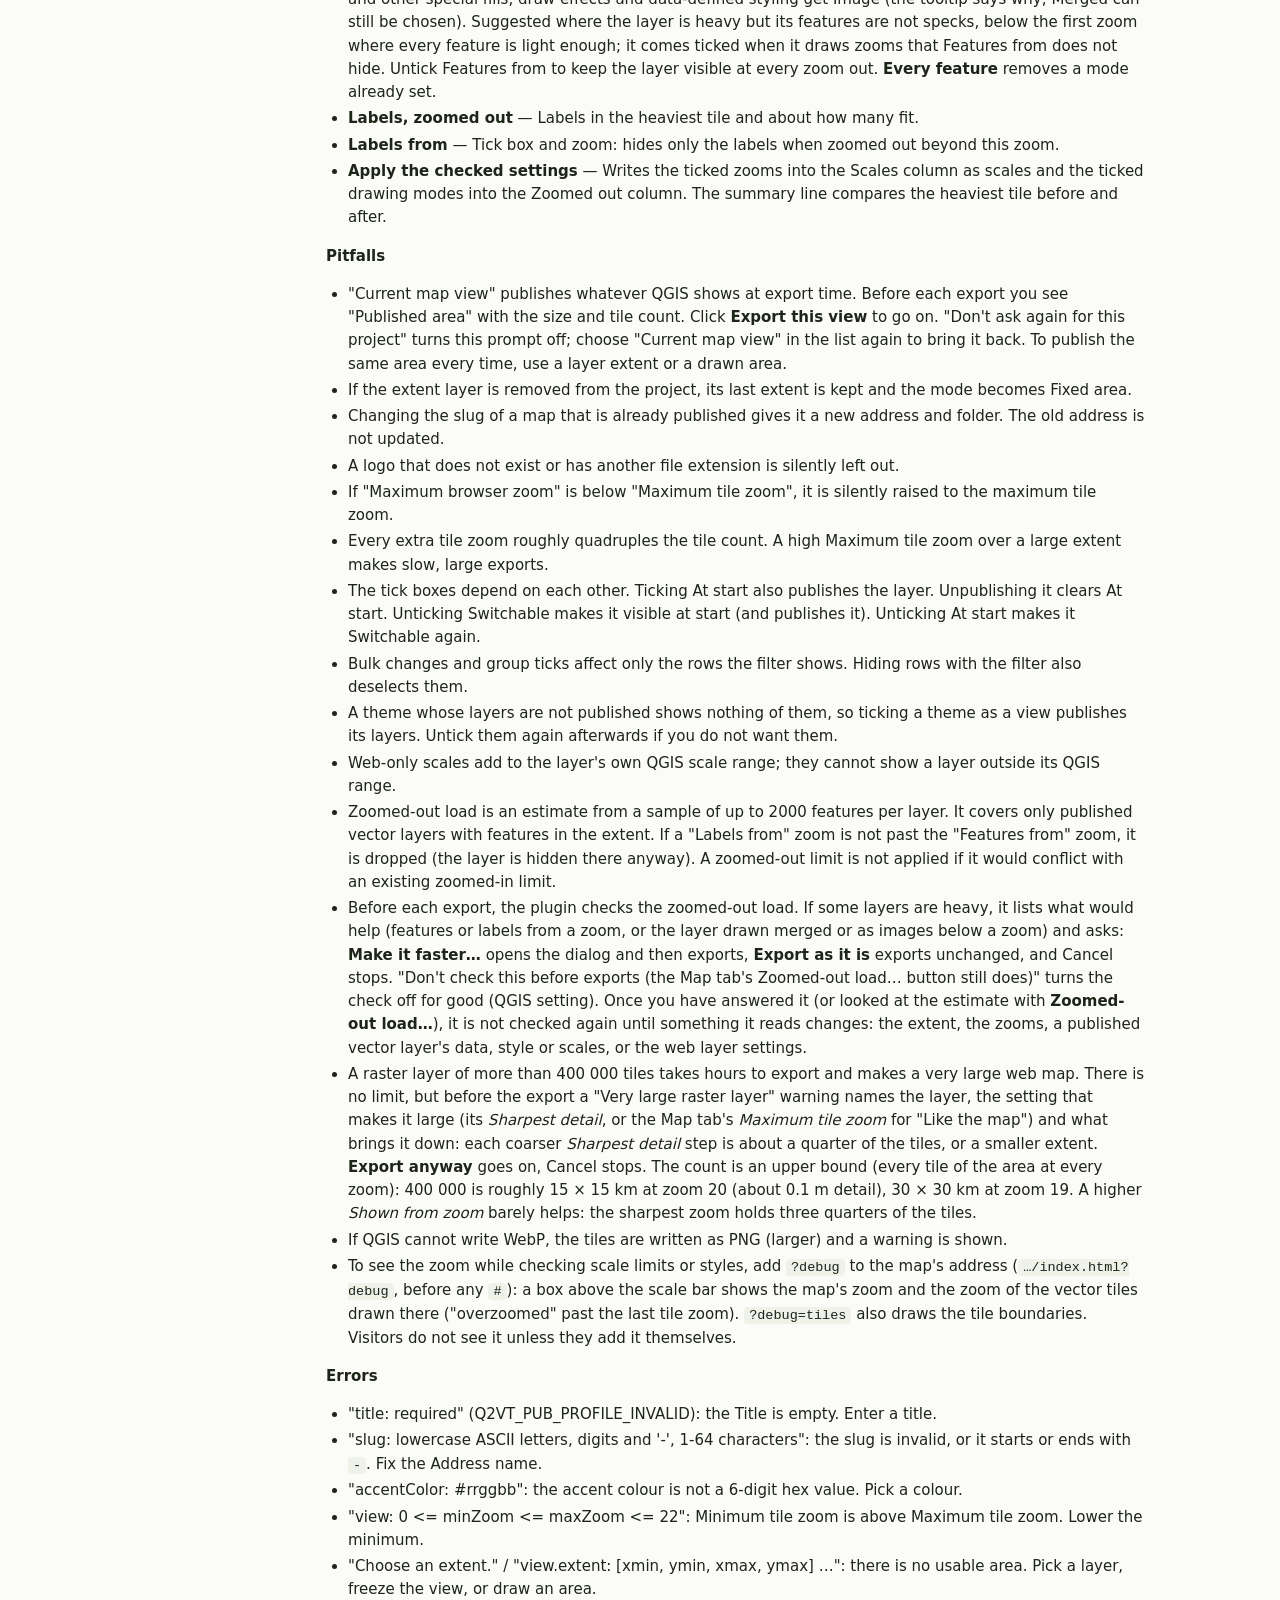
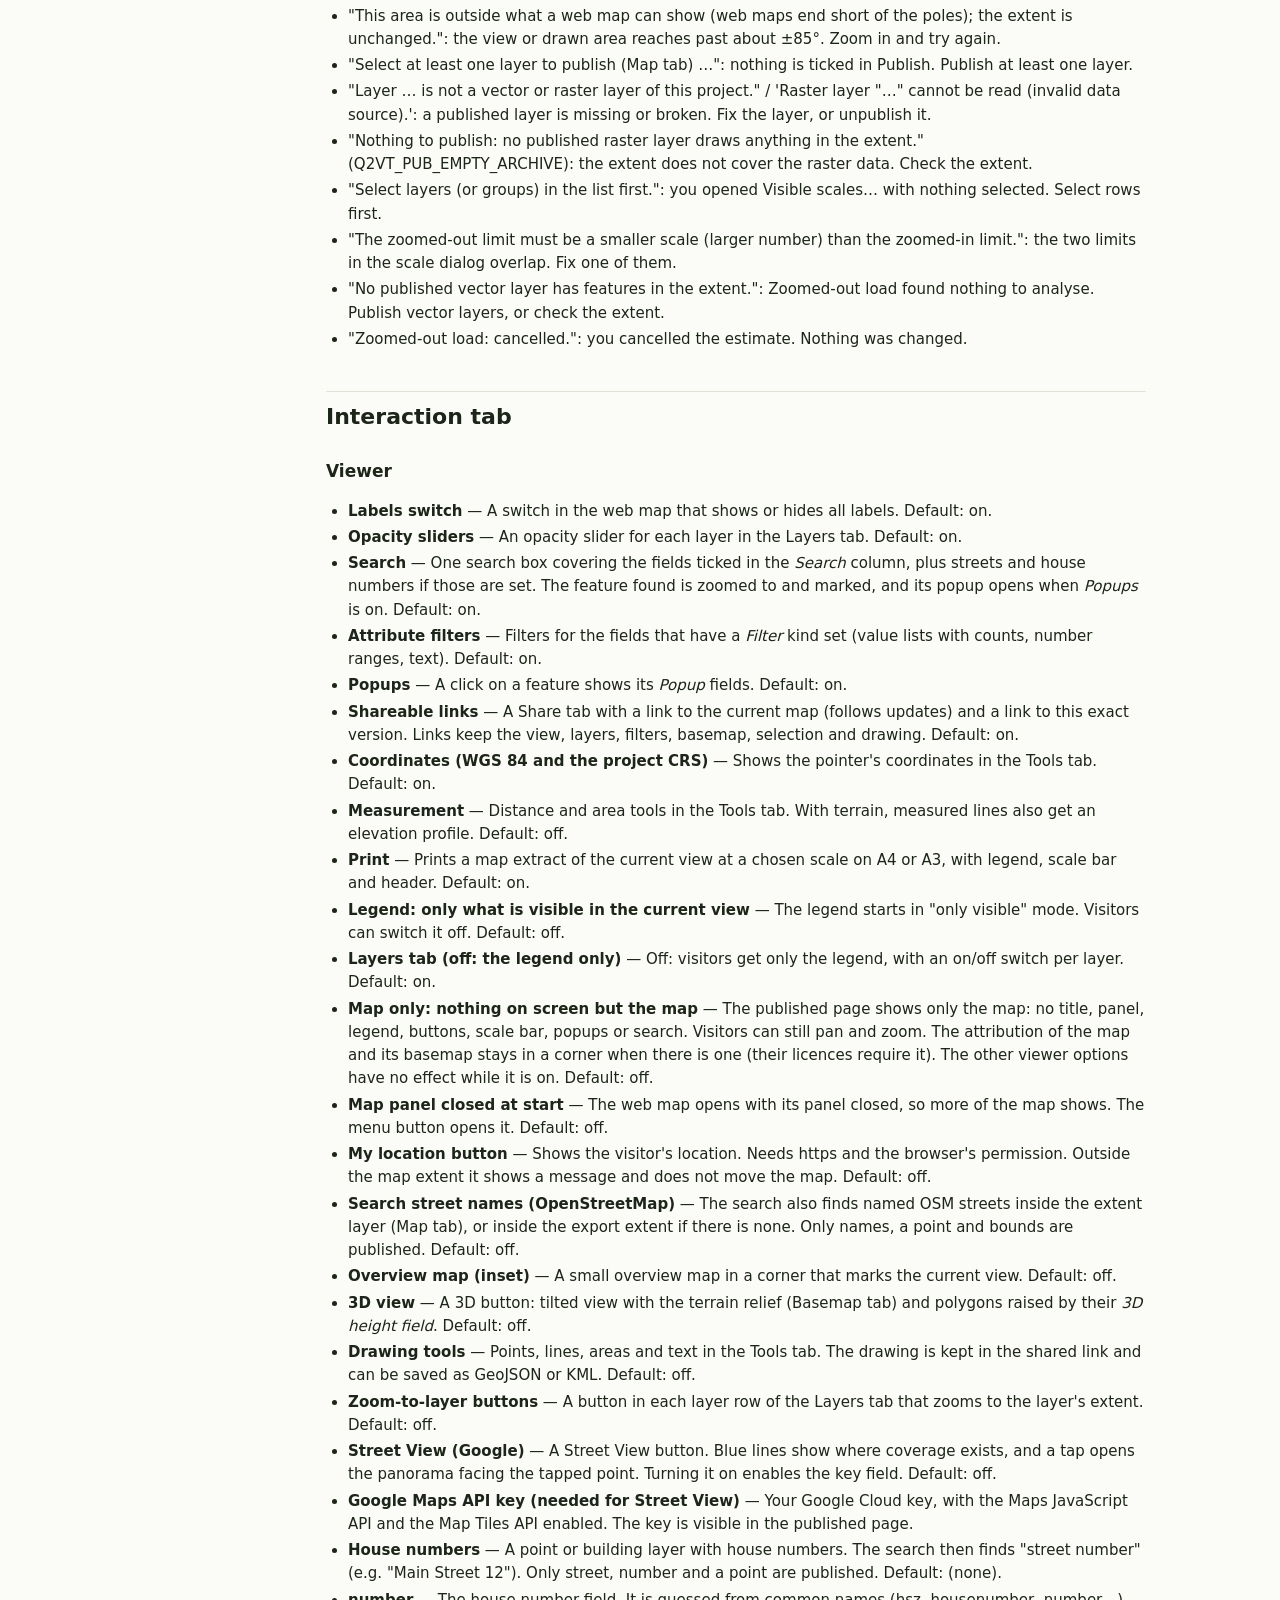
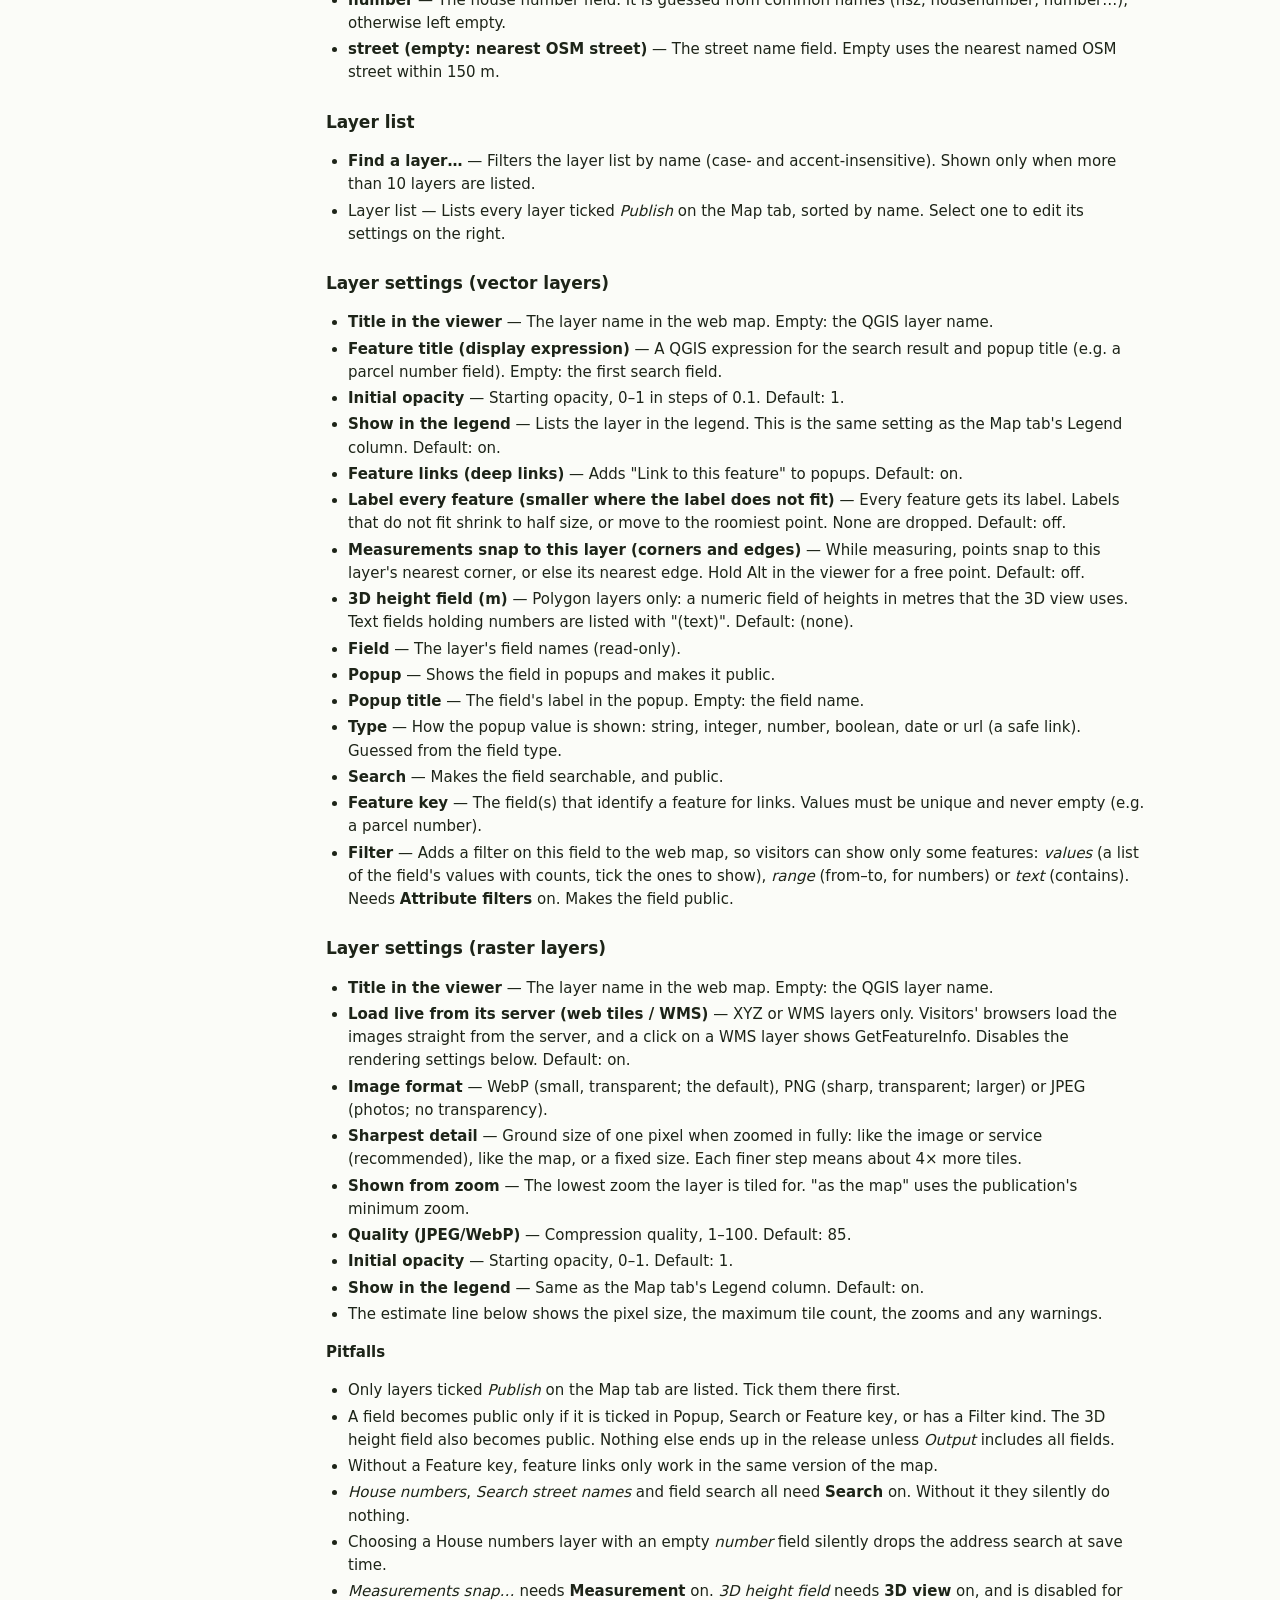
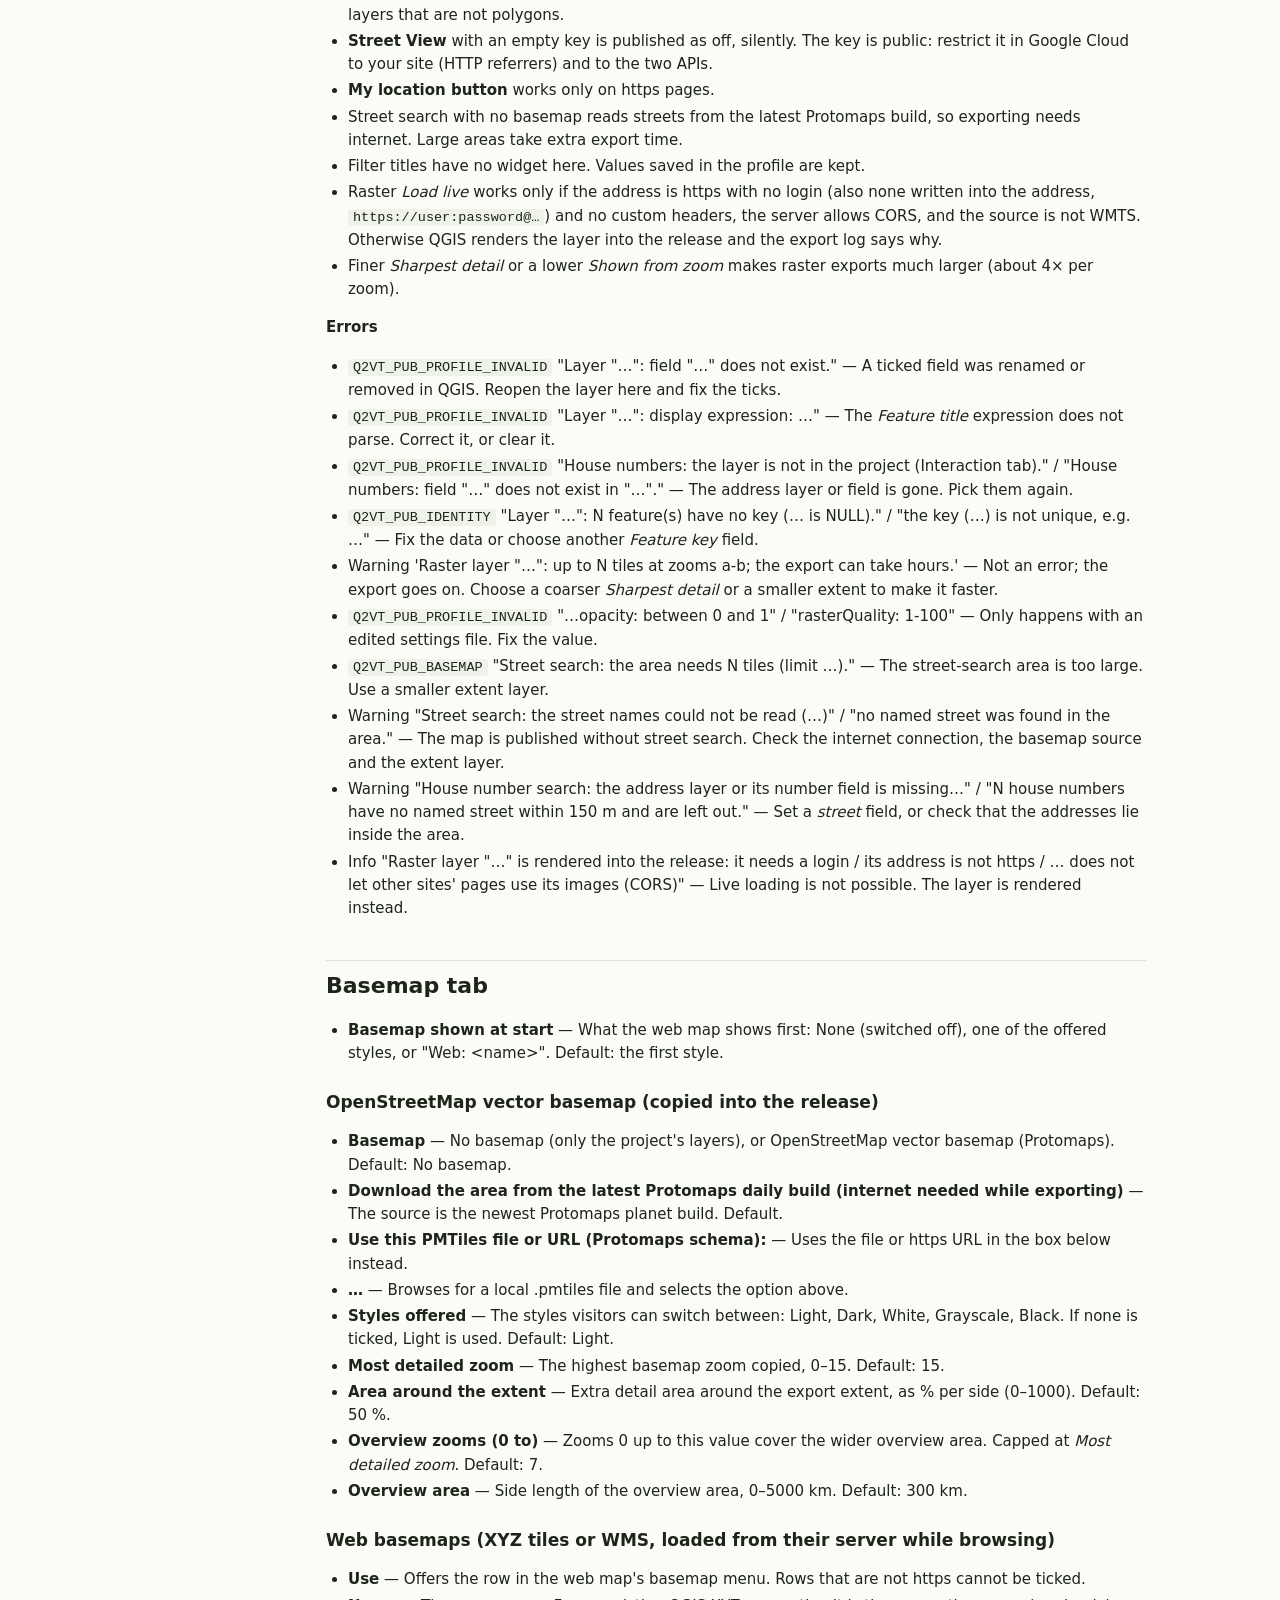
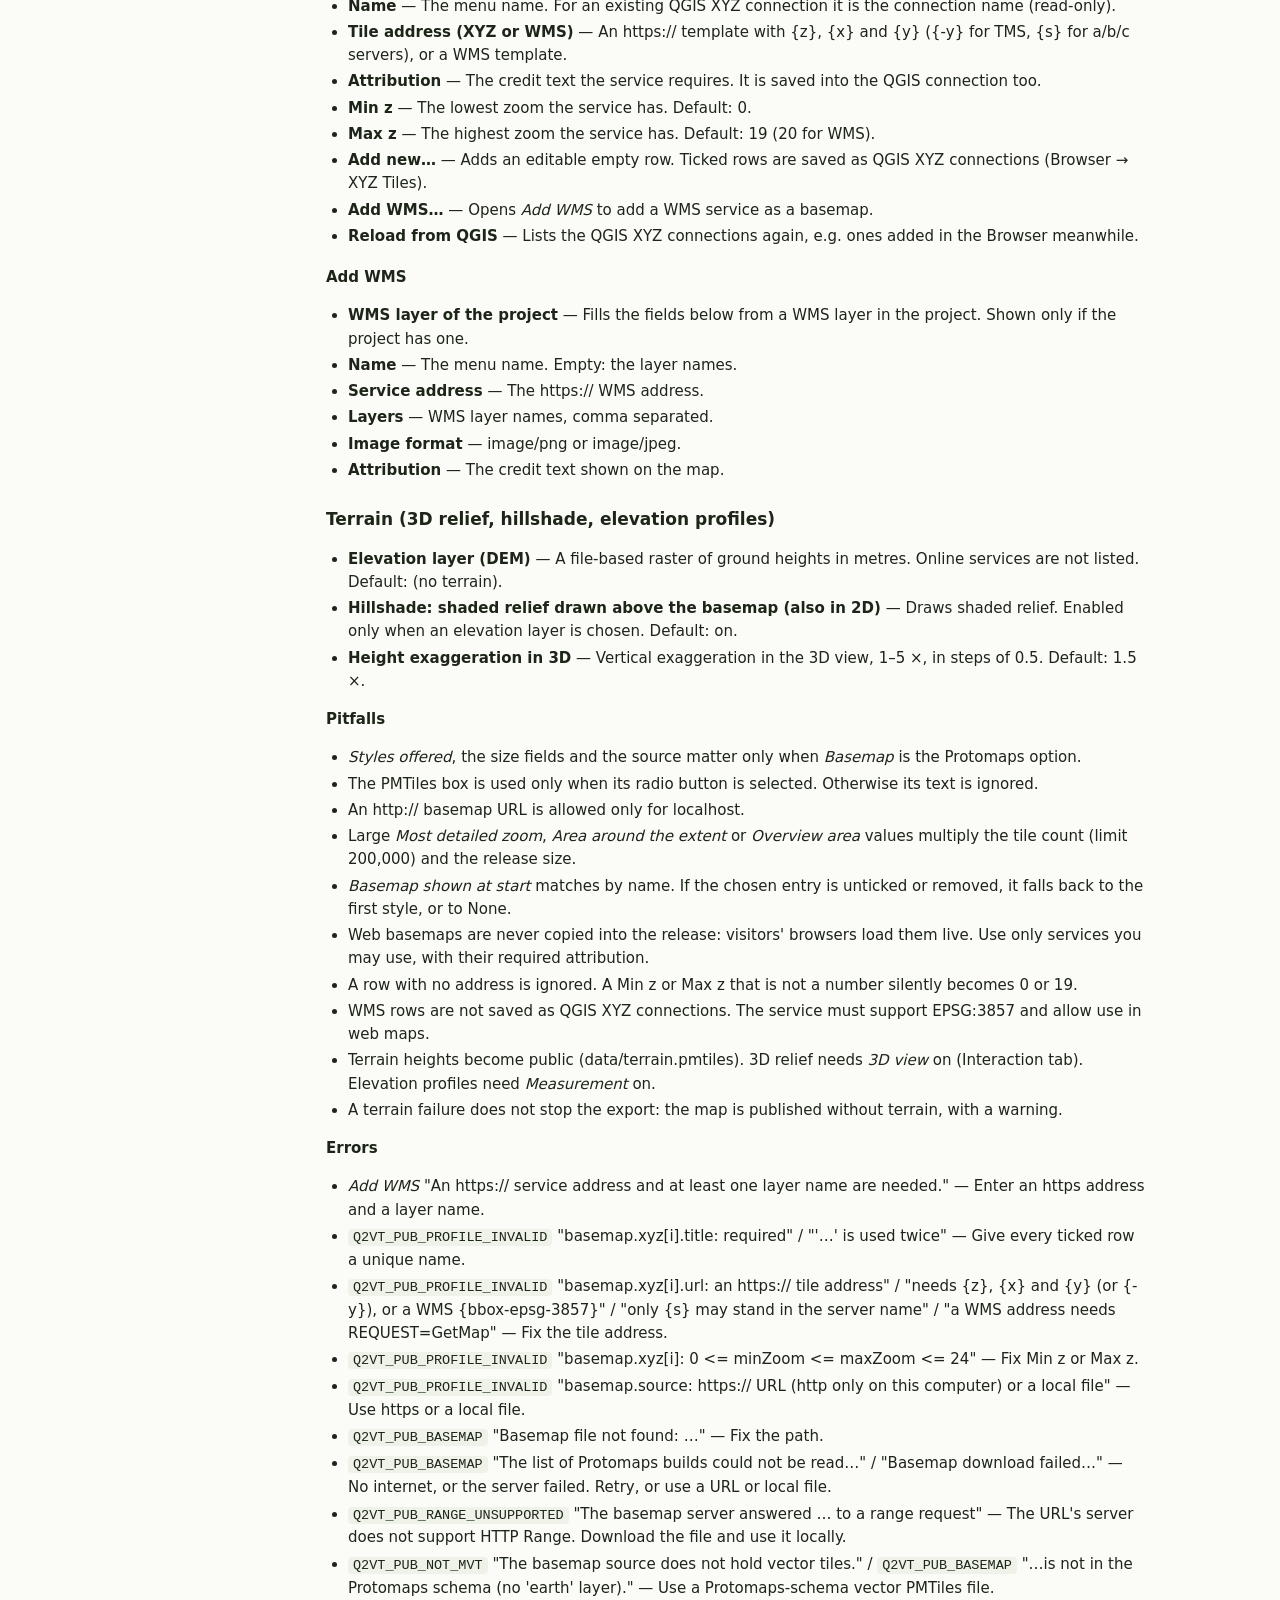
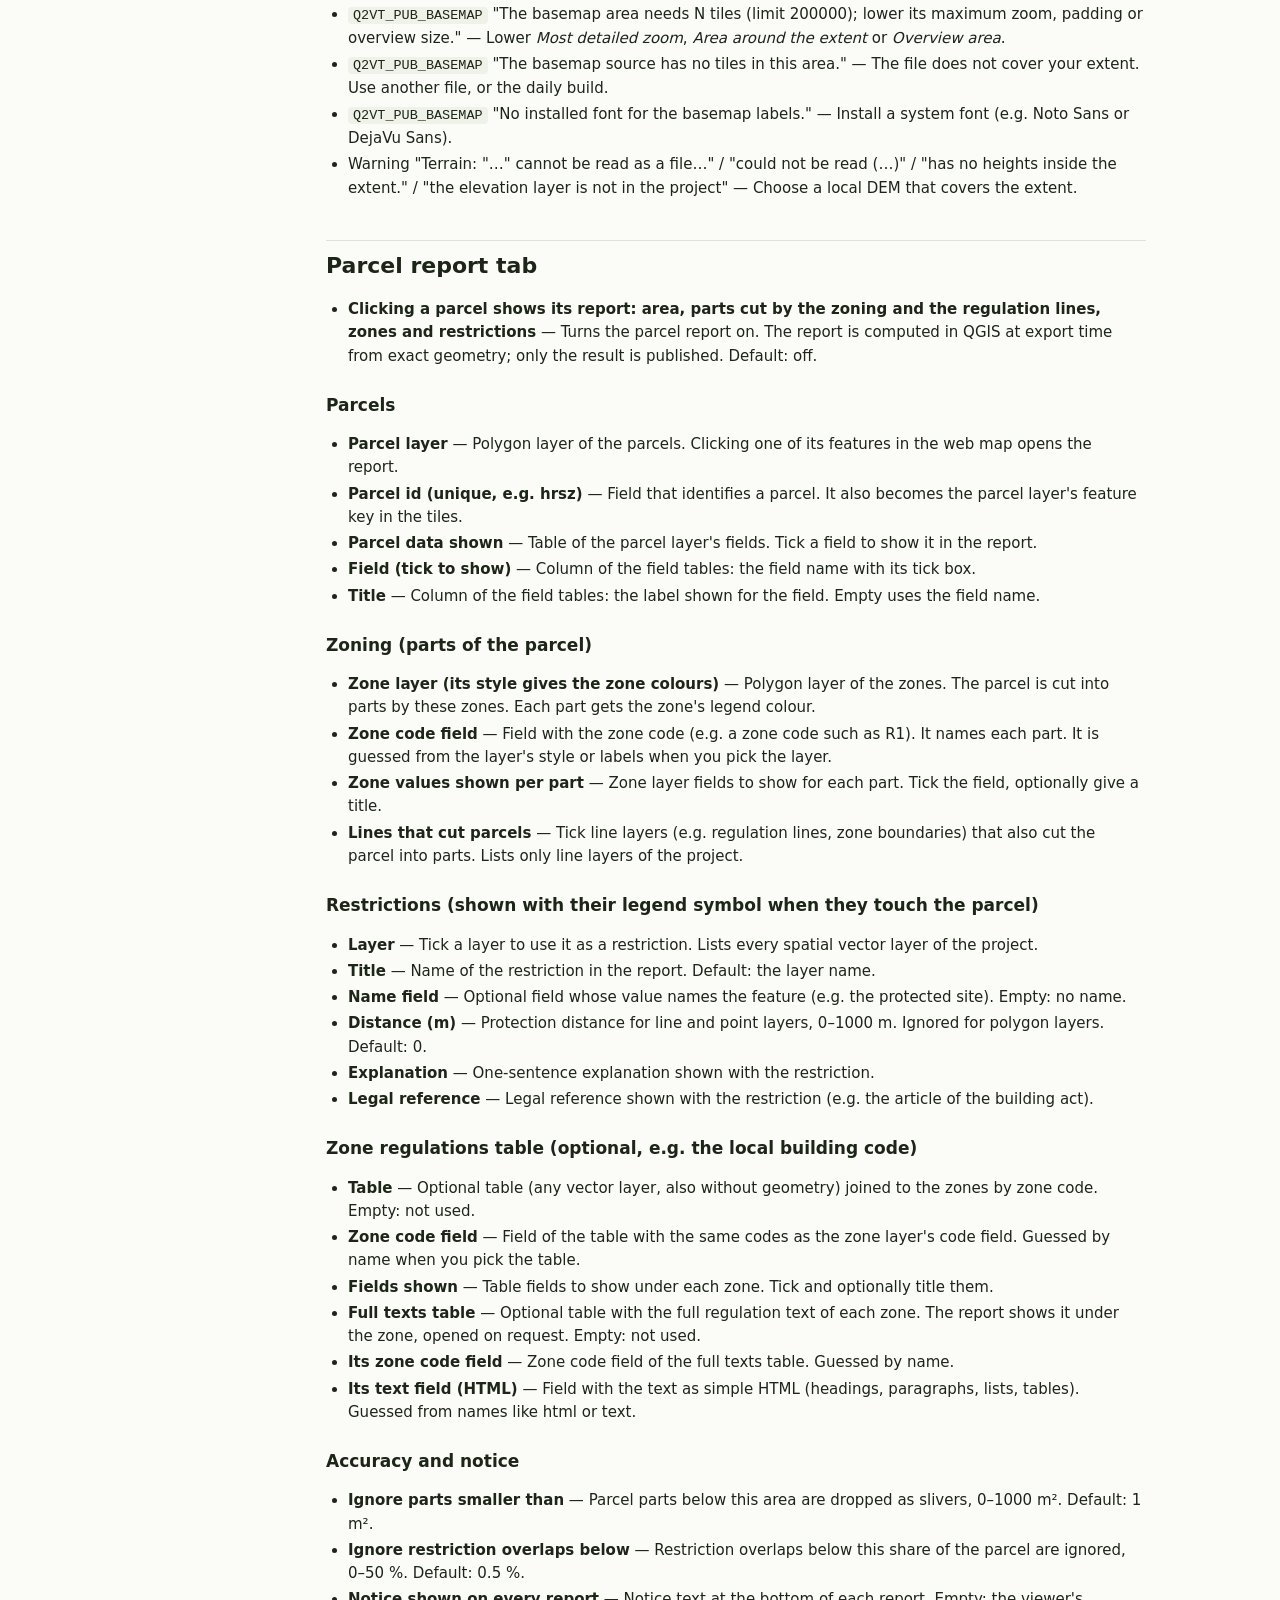
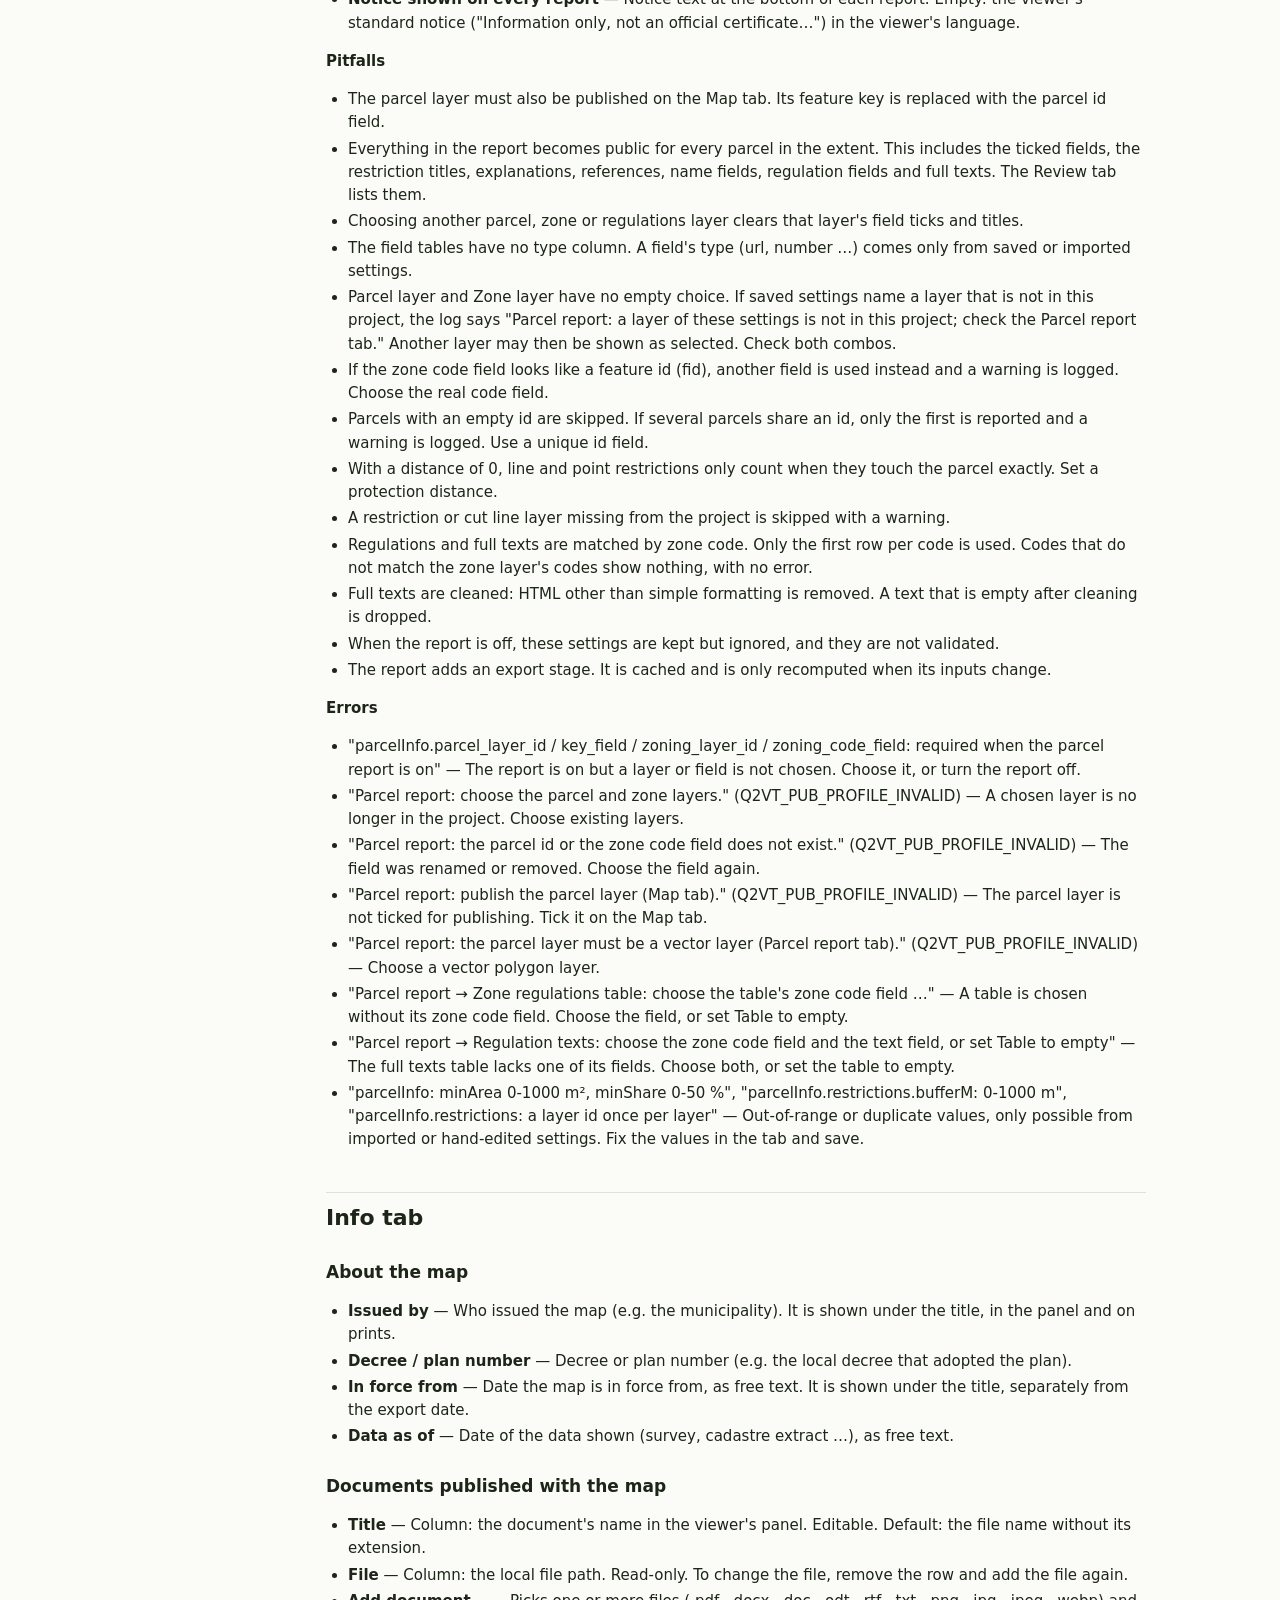
==== commit 509633e4: "User guide: 1550d08" ====
--- a/usage/index.html
+++ b/usage/index.html
@@ -63,7 +63,7 @@
 <body>
 <header>
   <img src="icons/icon.png" alt="">
-  <div><div class="name">QWebMap user guide</div><div class="ver">version 4.61.1 · <a href="https://github.com/danzig666/QWebMap">GitHub</a> · <a href="https://danzig666.github.io/QWebMap/">demo map</a></div></div>
+  <div><div class="name">QWebMap user guide</div><div class="ver">version 4.61.2 · <a href="https://github.com/danzig666/QWebMap">GitHub</a> · <a href="https://danzig666.github.io/QWebMap/">demo map</a></div></div>
   <button id="toc-button" type="button" aria-expanded="false" aria-controls="toc">Contents</button>
   <input id="find" type="search" placeholder="Find an option…" aria-label="Find an option">
 </header>
@@ -105,7 +105,7 @@
 <a href="#keeping-this-guide-up-to-date">Keeping this guide up to date</a></nav>
 <main>
 <h1 id="qwebmap-user-guide">QWebMap user guide</h1>
-<p>QWebMap publishes a QGIS project as a fast, accurate web map: vector tiles in one PMTiles file, a ready viewer, and a static site you can open locally, upload to Cloudflare R2 / S3 or copy to any web server. This guide is for QWebMap 4.61.1, the generic edition. Everything is set in one window: <strong>Web → QWebMap: Publish Web Map…</strong> (or its toolbar button). The settings are saved in the project.</p>
+<p>QWebMap publishes a QGIS project as a fast, accurate web map: vector tiles in one PMTiles file, a ready viewer, and a static site you can open locally, upload to Cloudflare R2 / S3 or copy to any web server. This guide is for QWebMap 4.61.2, the generic edition. Everything is set in one window: <strong>Web → QWebMap: Publish Web Map…</strong> (or its toolbar button). The settings are saved in the project.</p>
 <h2 id="quick-start">Quick start</h2>
 <ol><li>
 <strong>Install.</strong> Download <code>QWebMap-&lt;version&gt;.zip</code> from the <a href="https://github.com/danzig666/QWebMap/releases/latest">latest release</a> (not the <code>-hu</code> file), then <em>Plugins → Manage and Install Plugins → Install from ZIP</em>. QGIS 3.44 or newer, or QGIS 4.
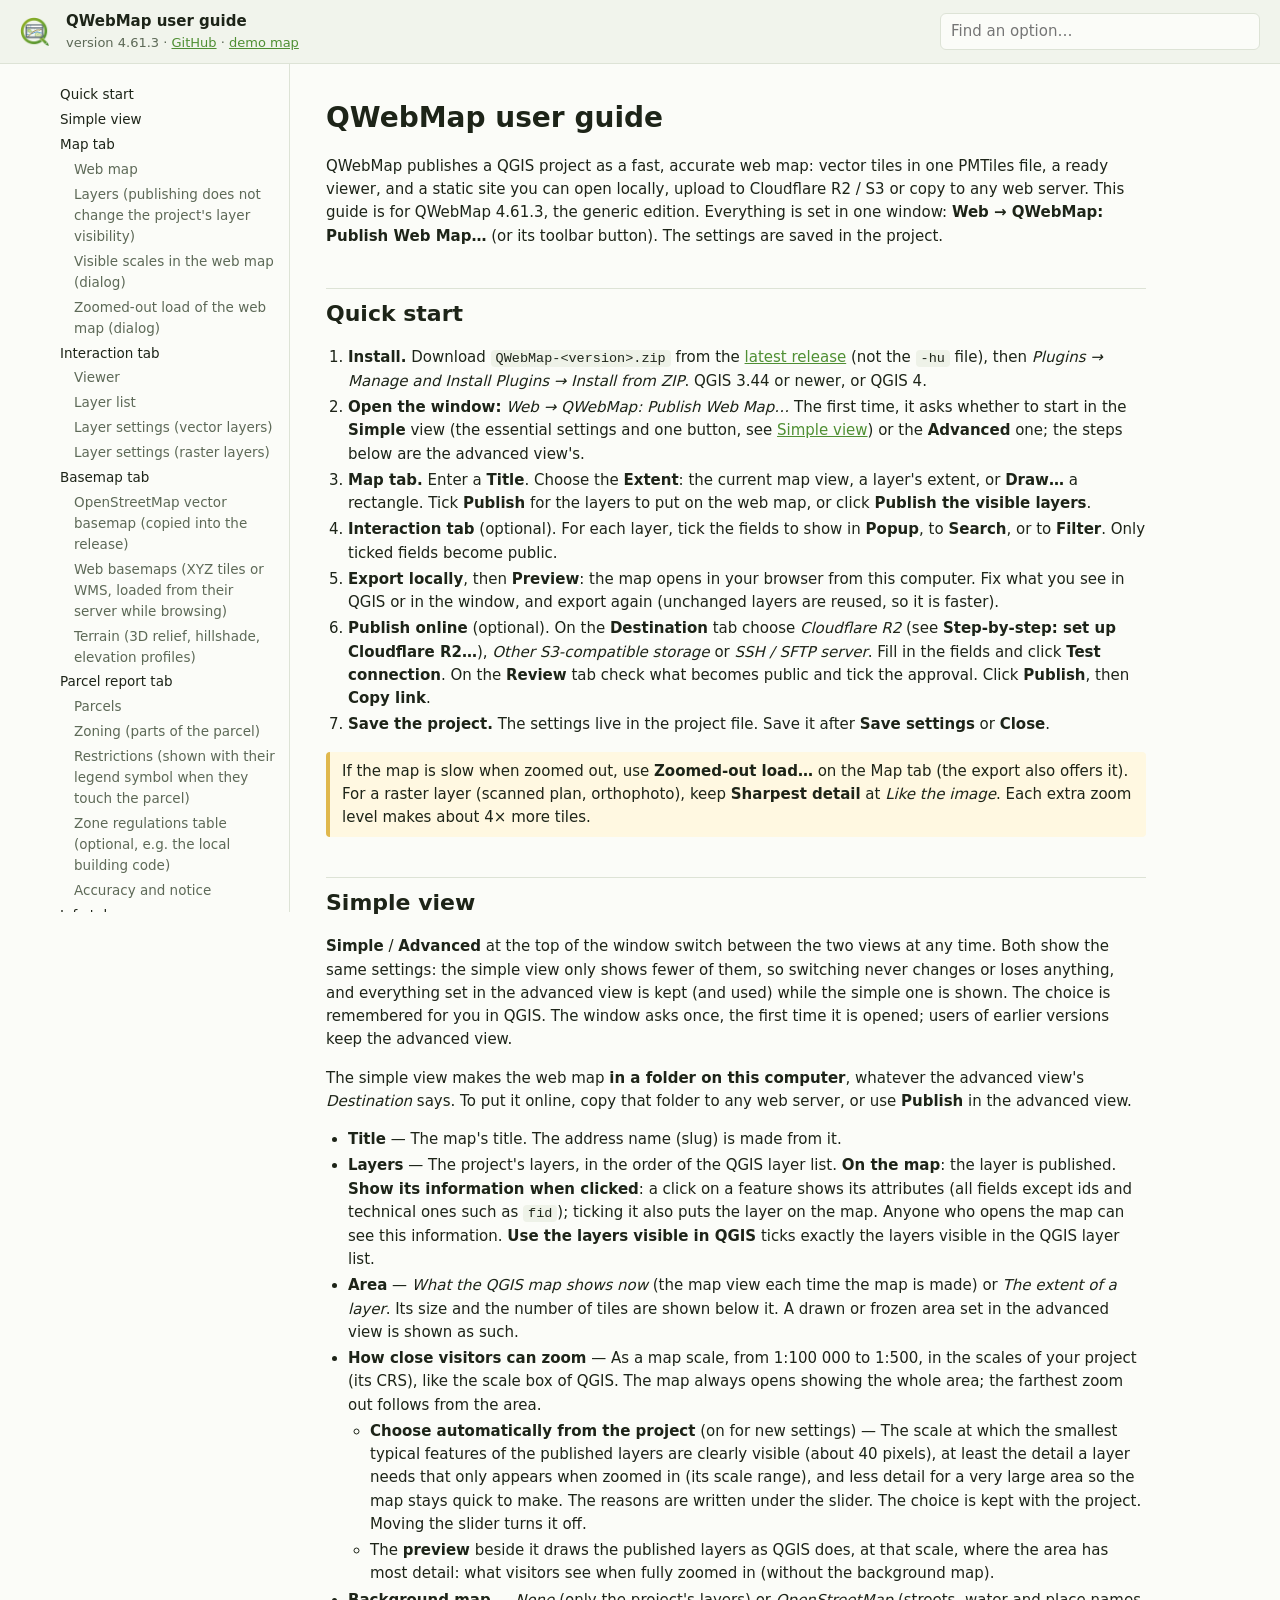
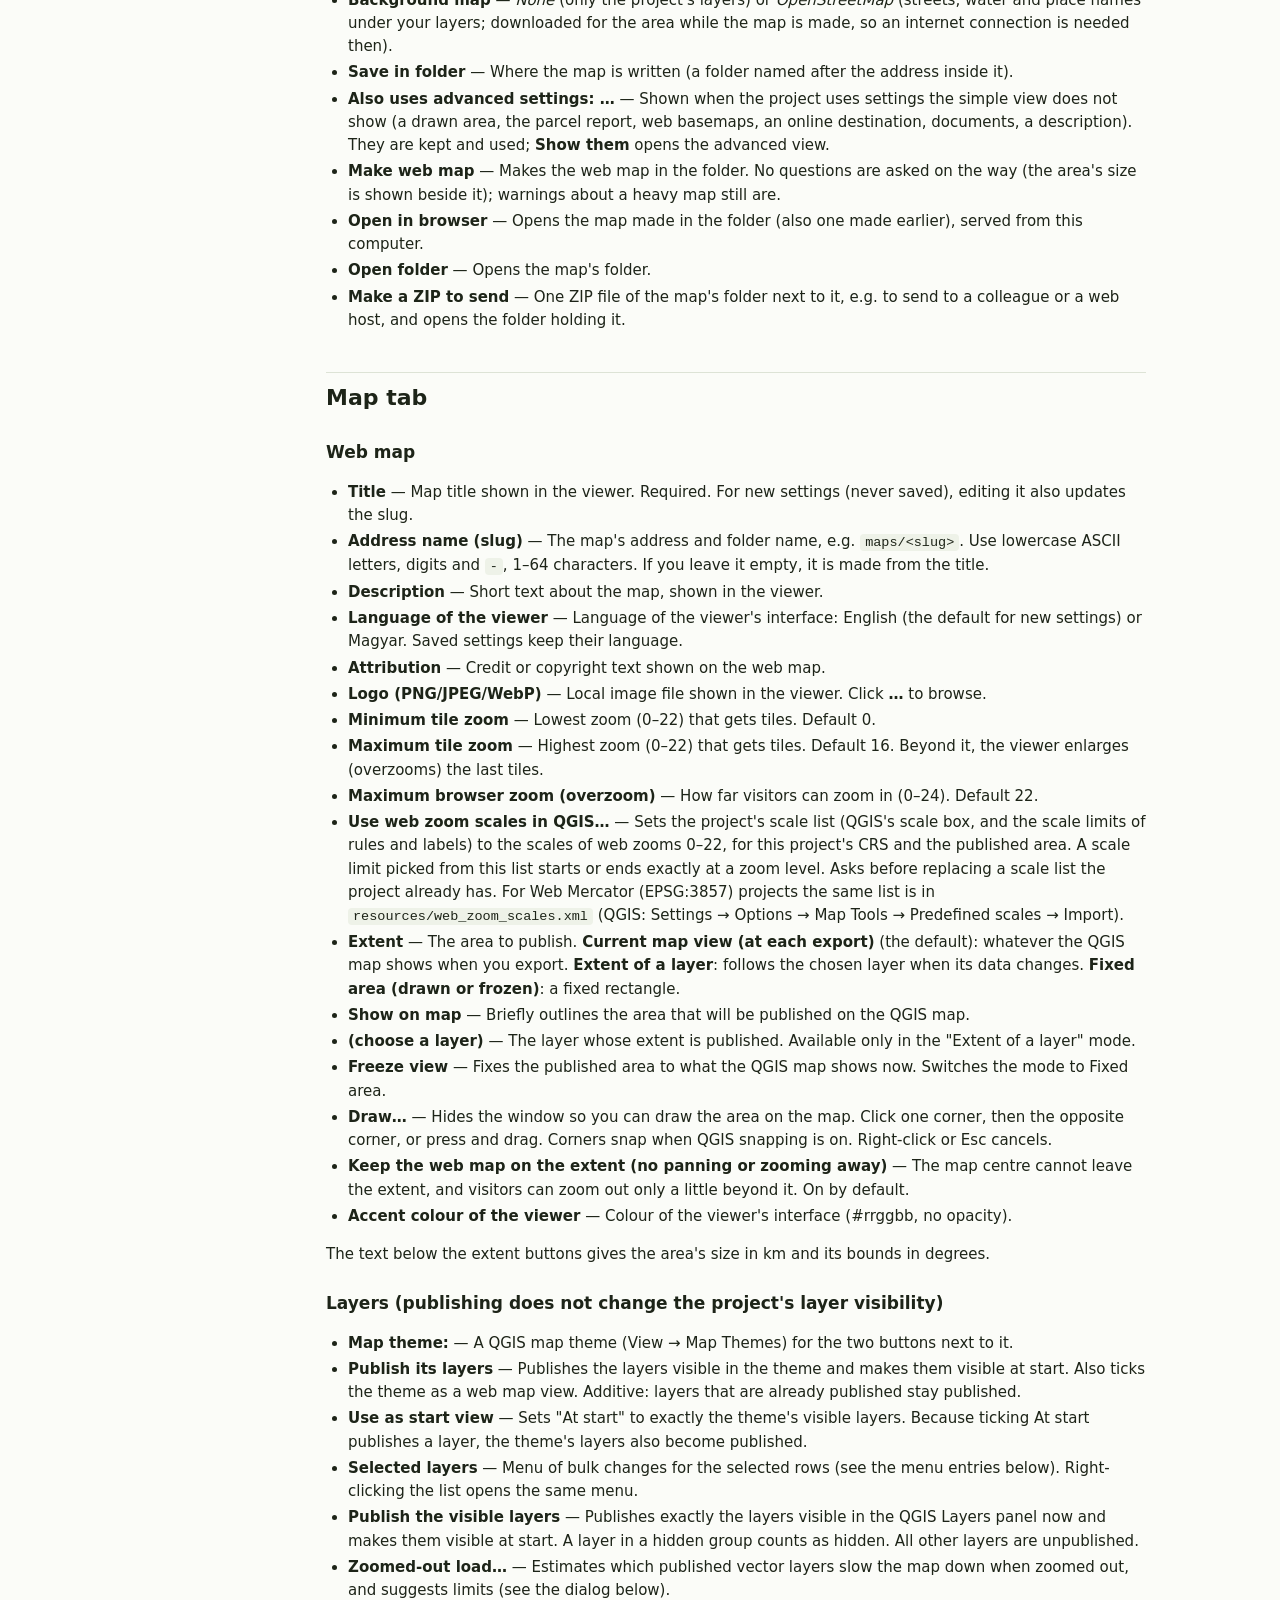
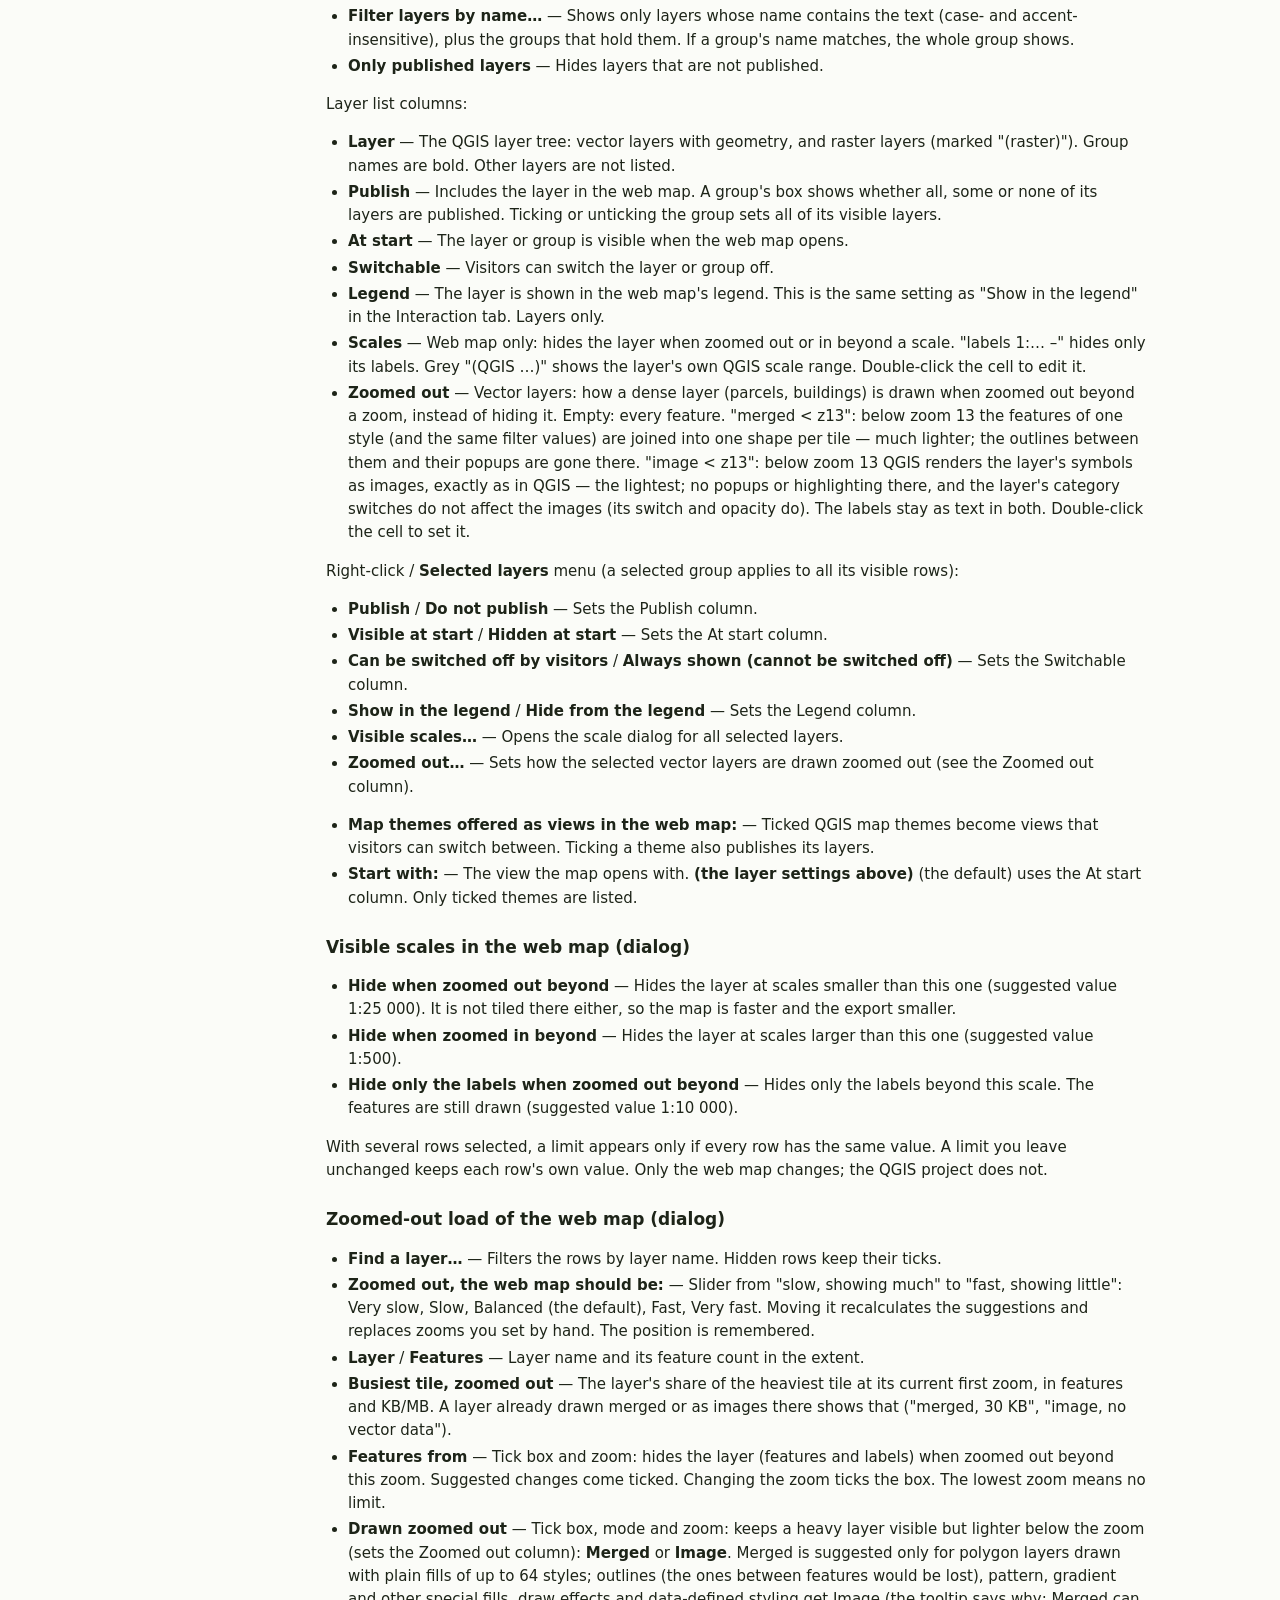
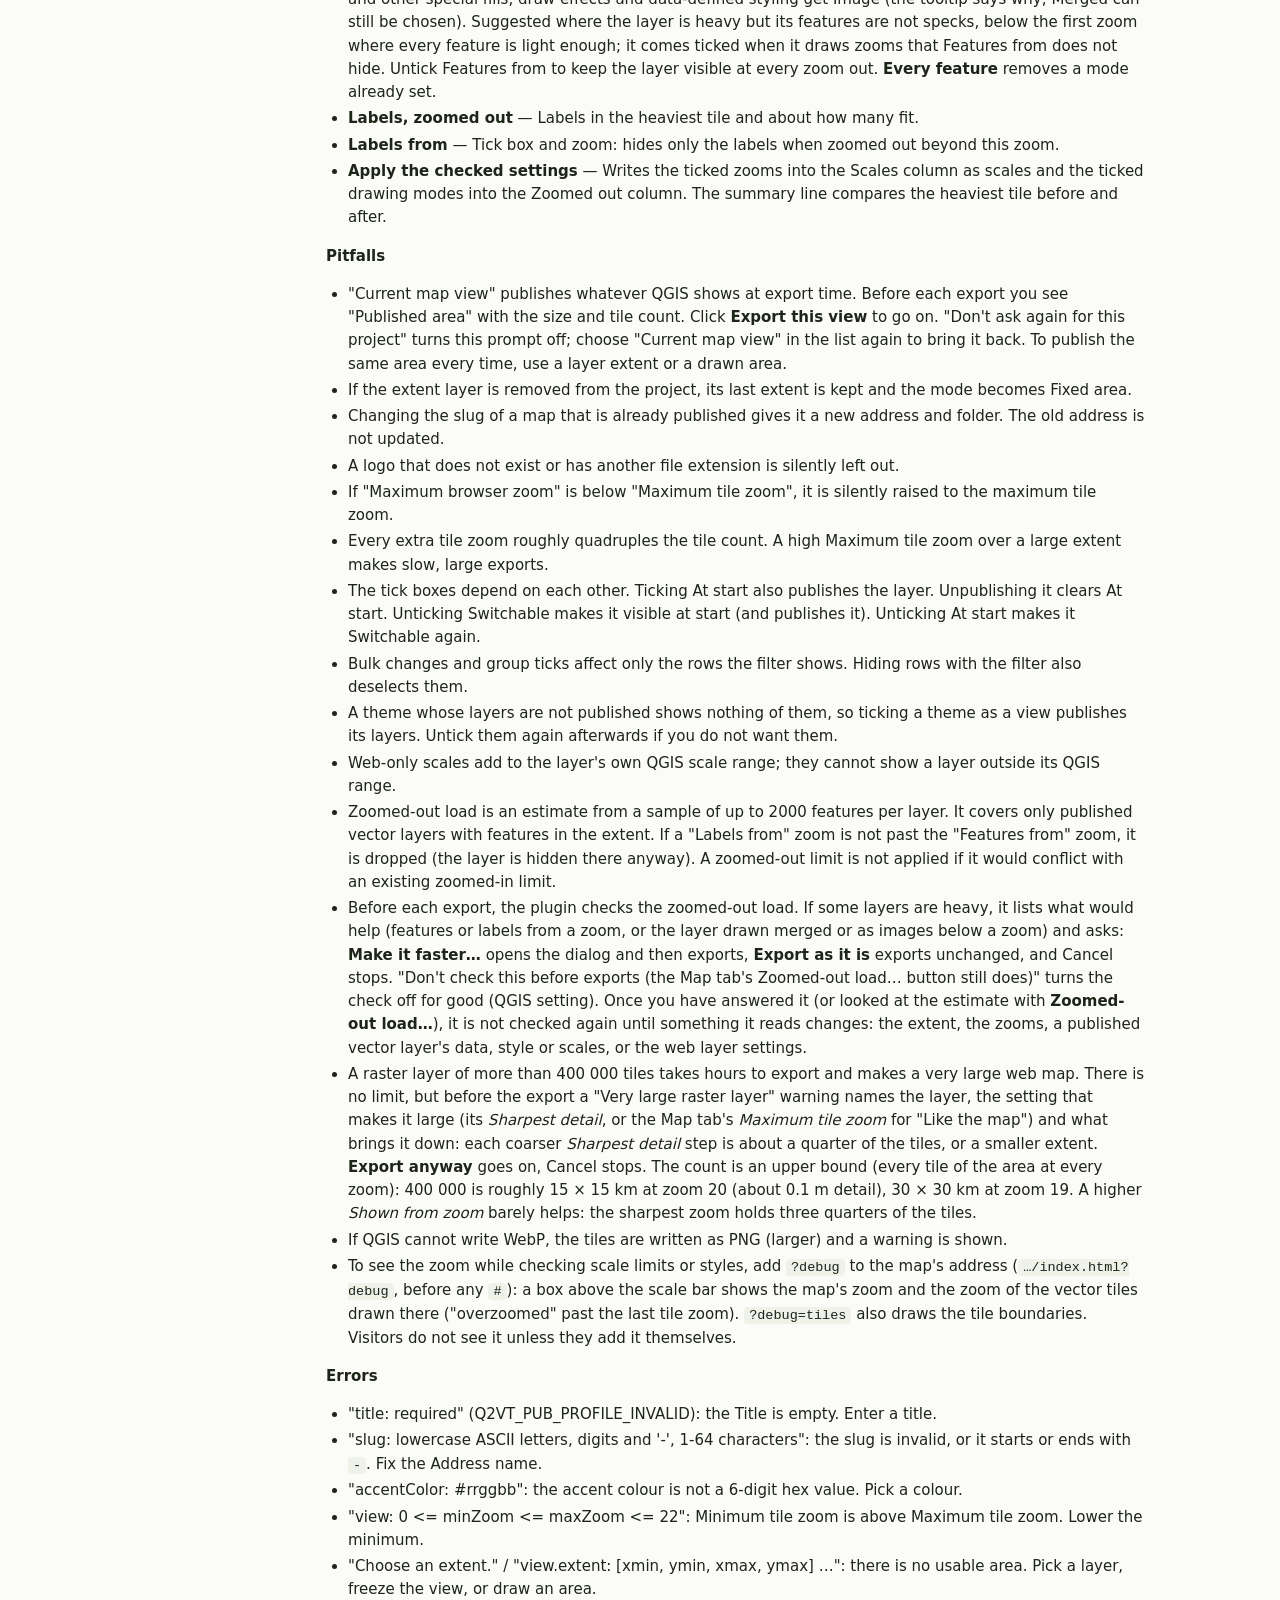
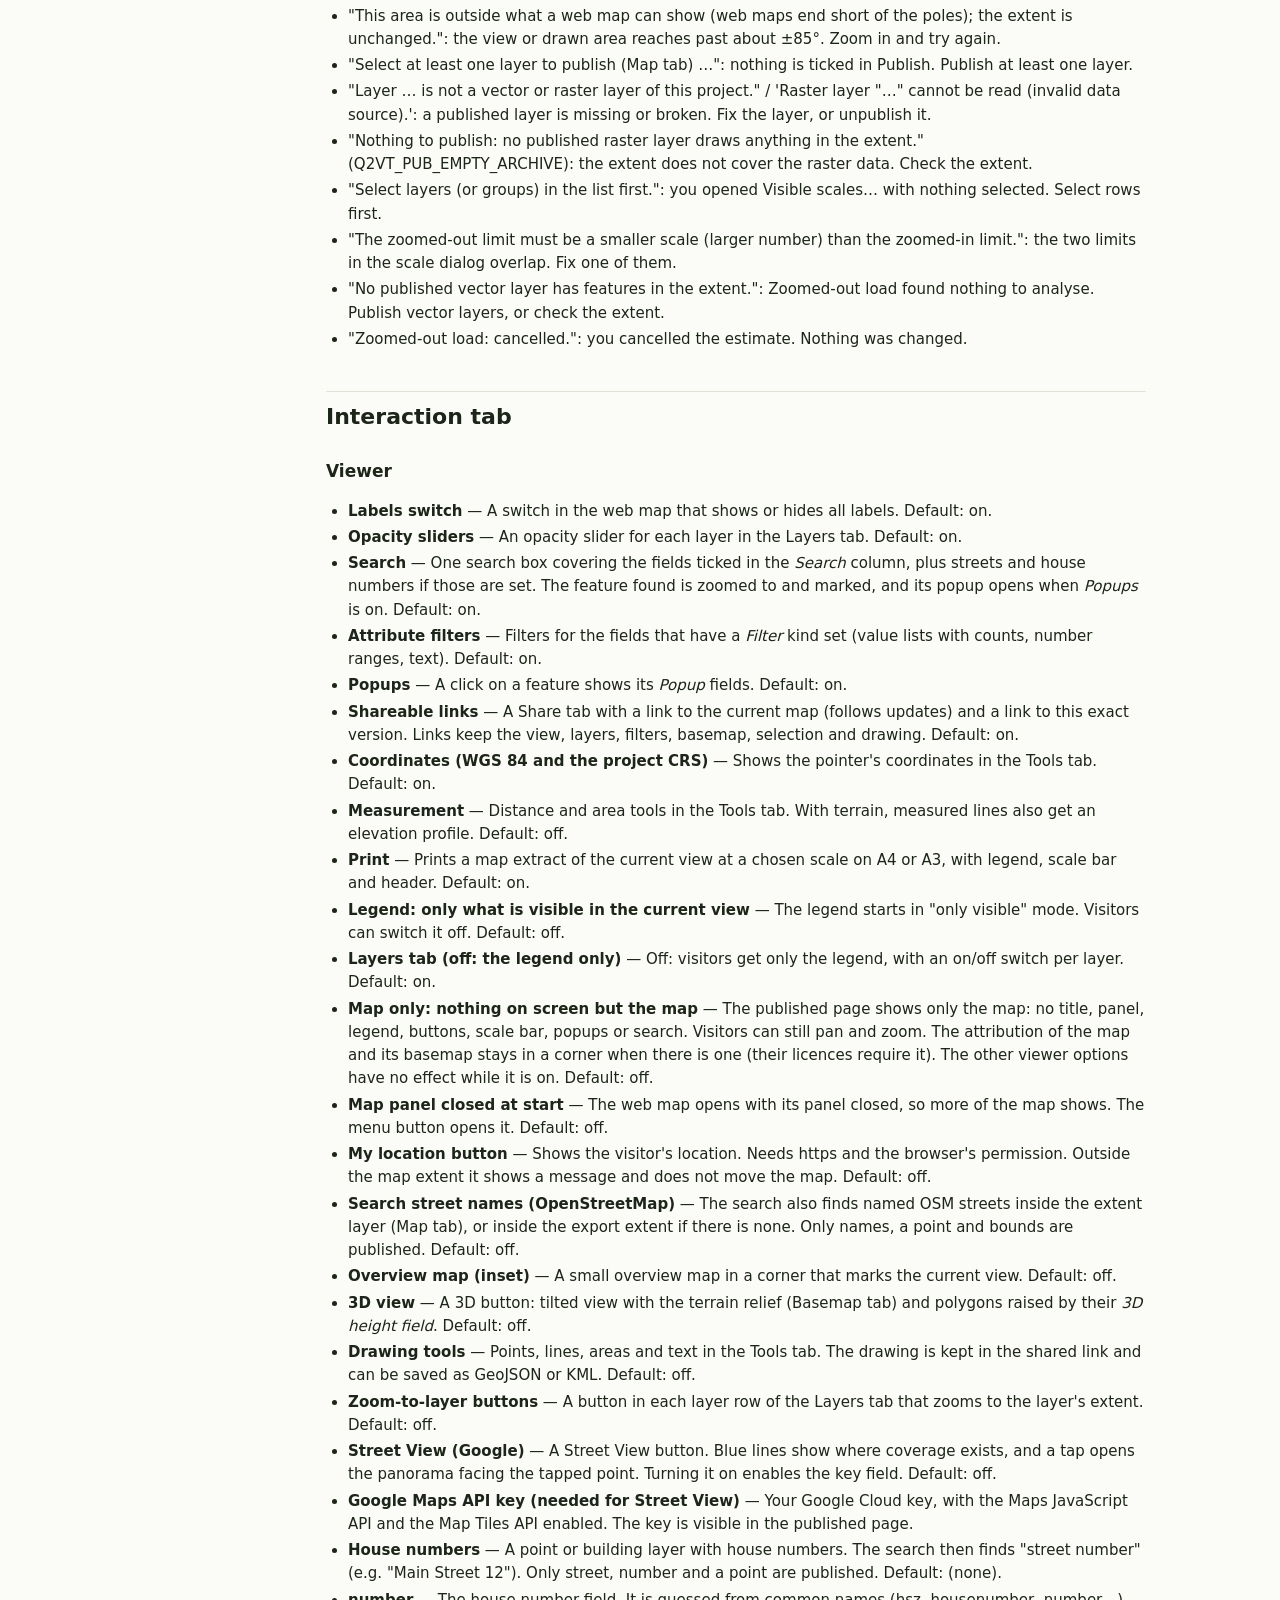
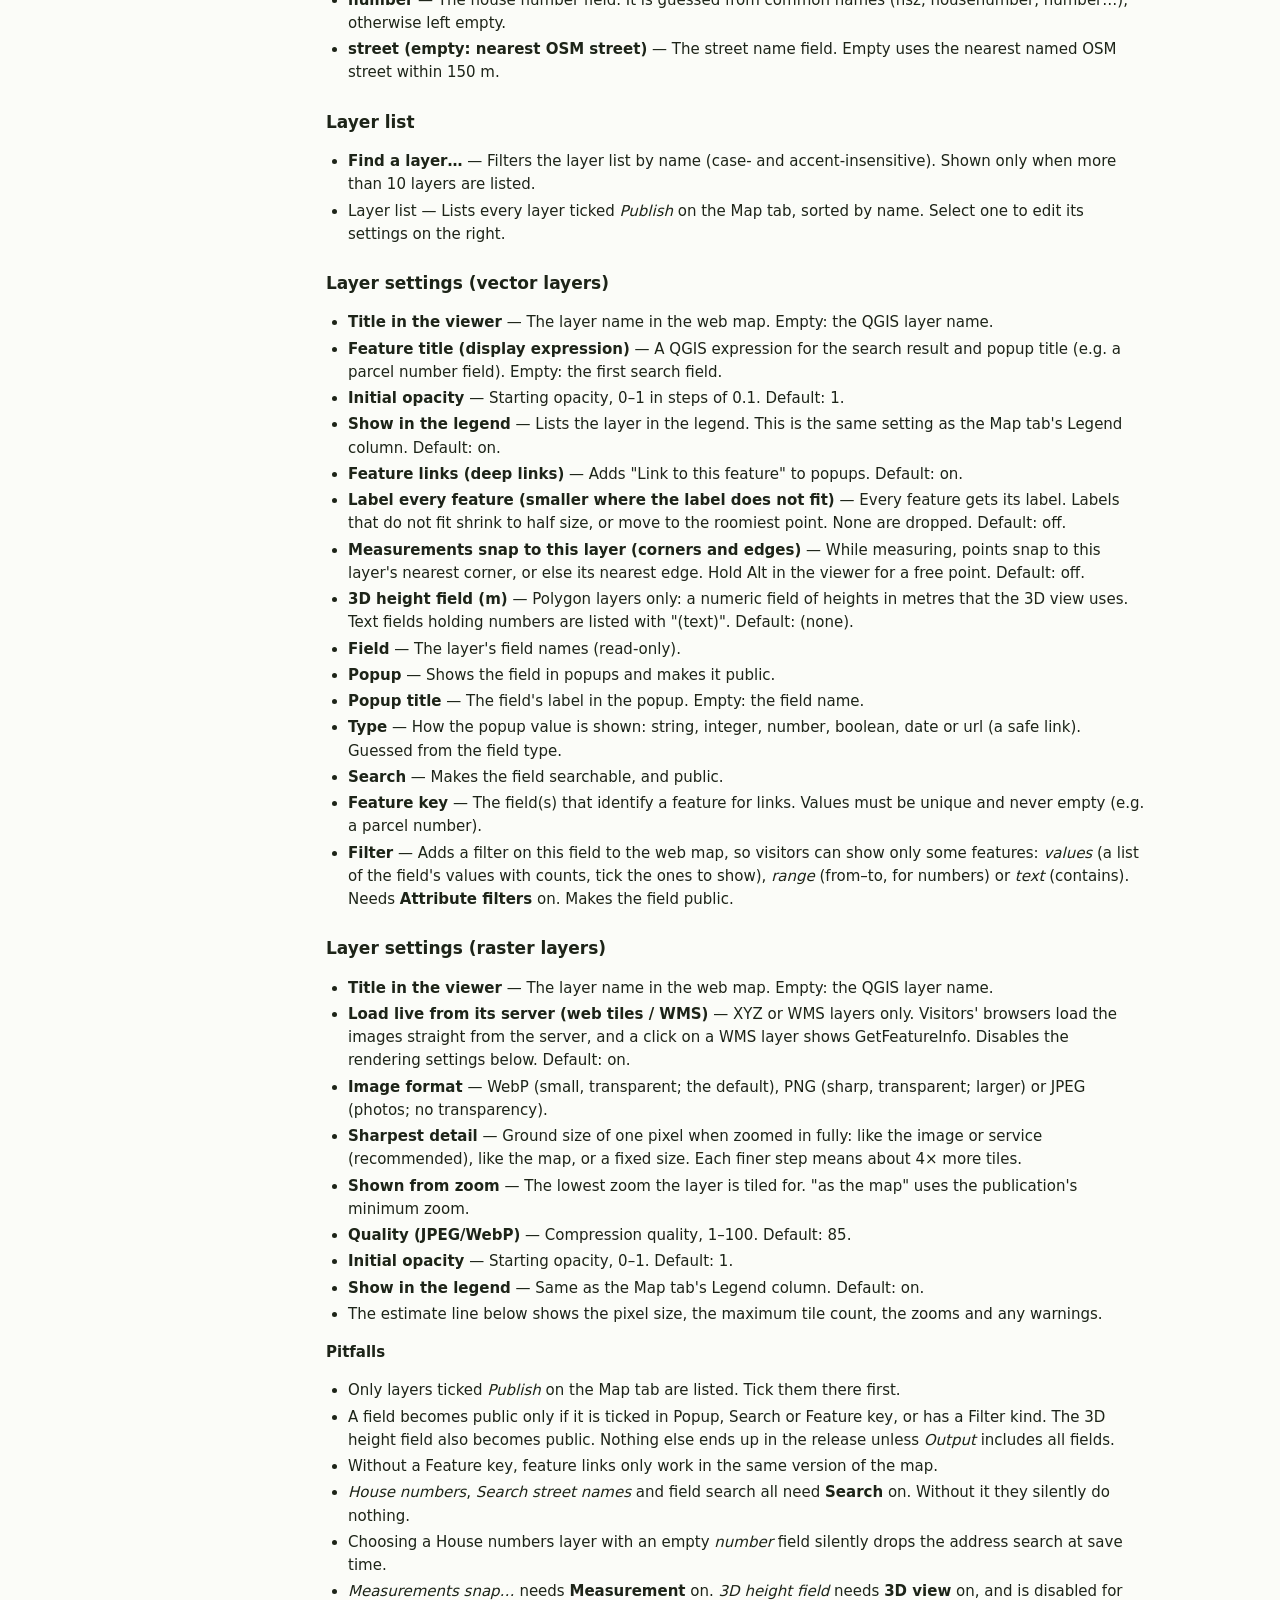
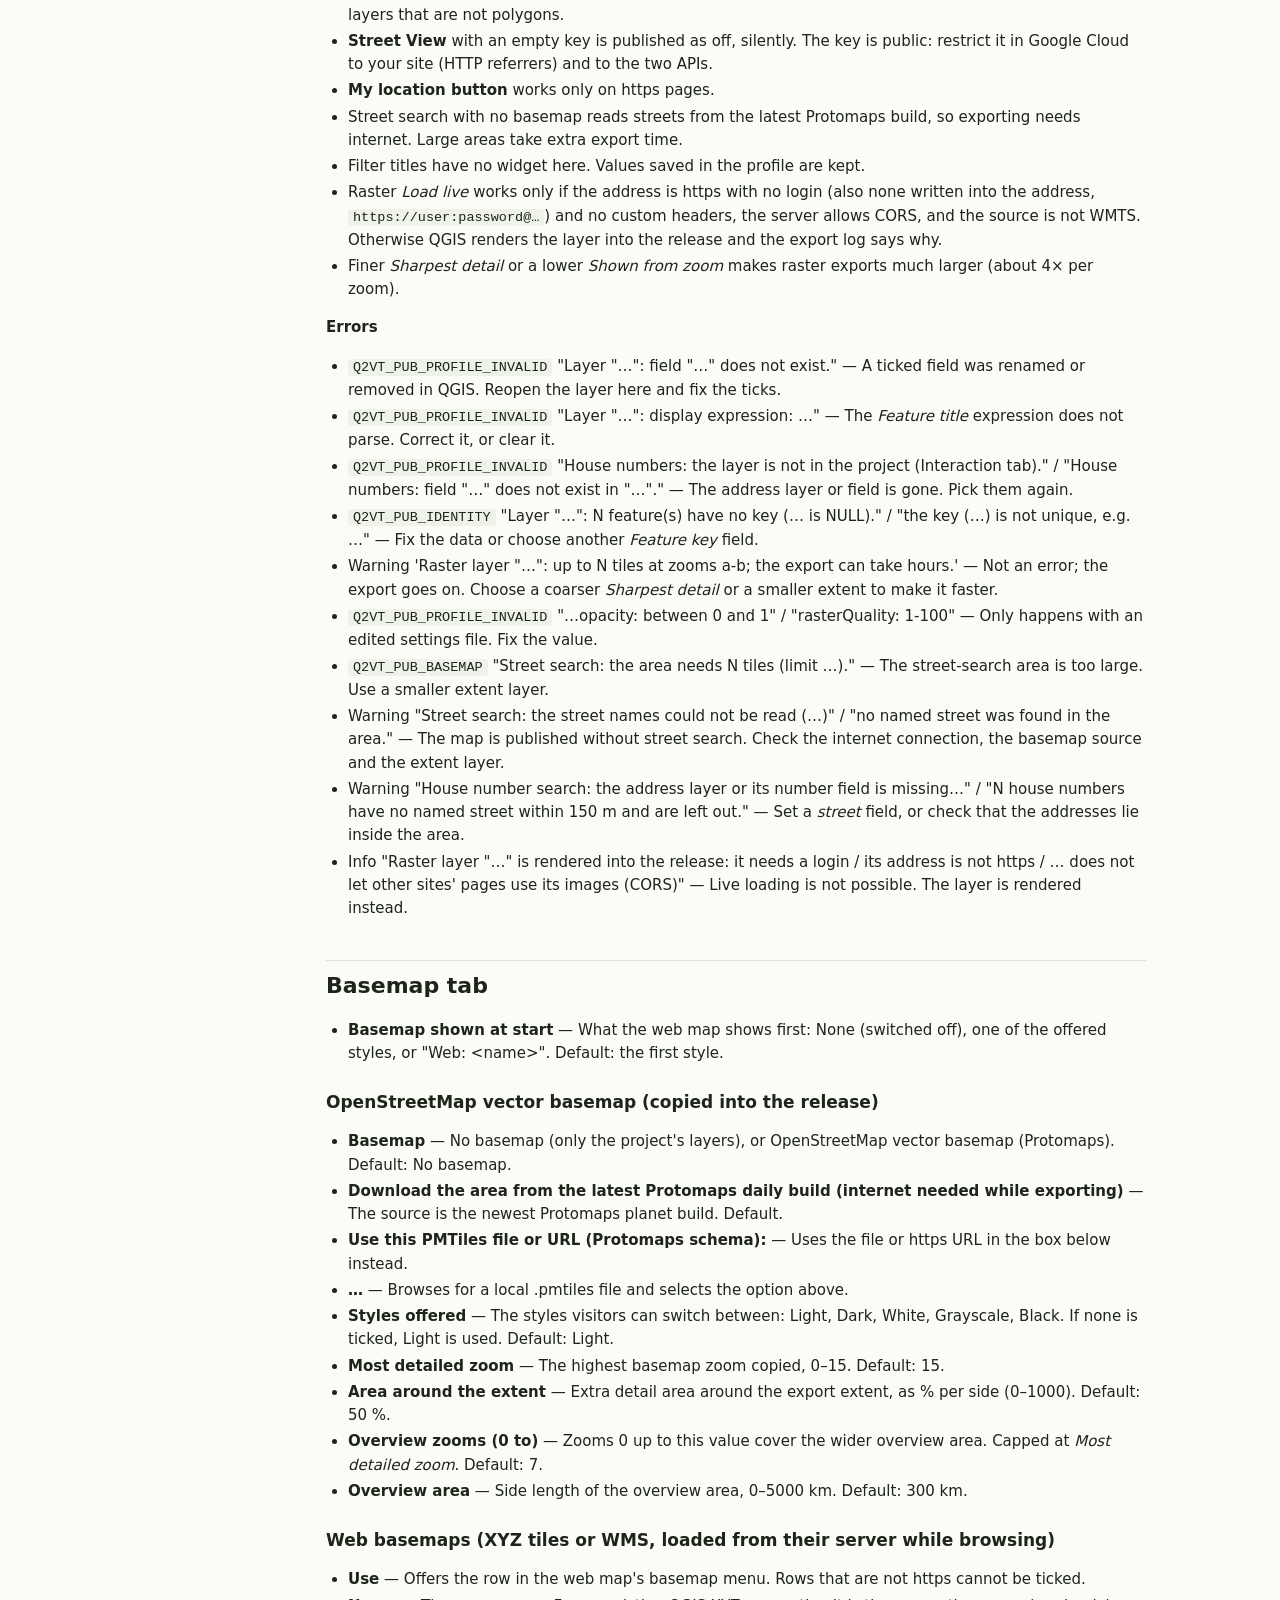
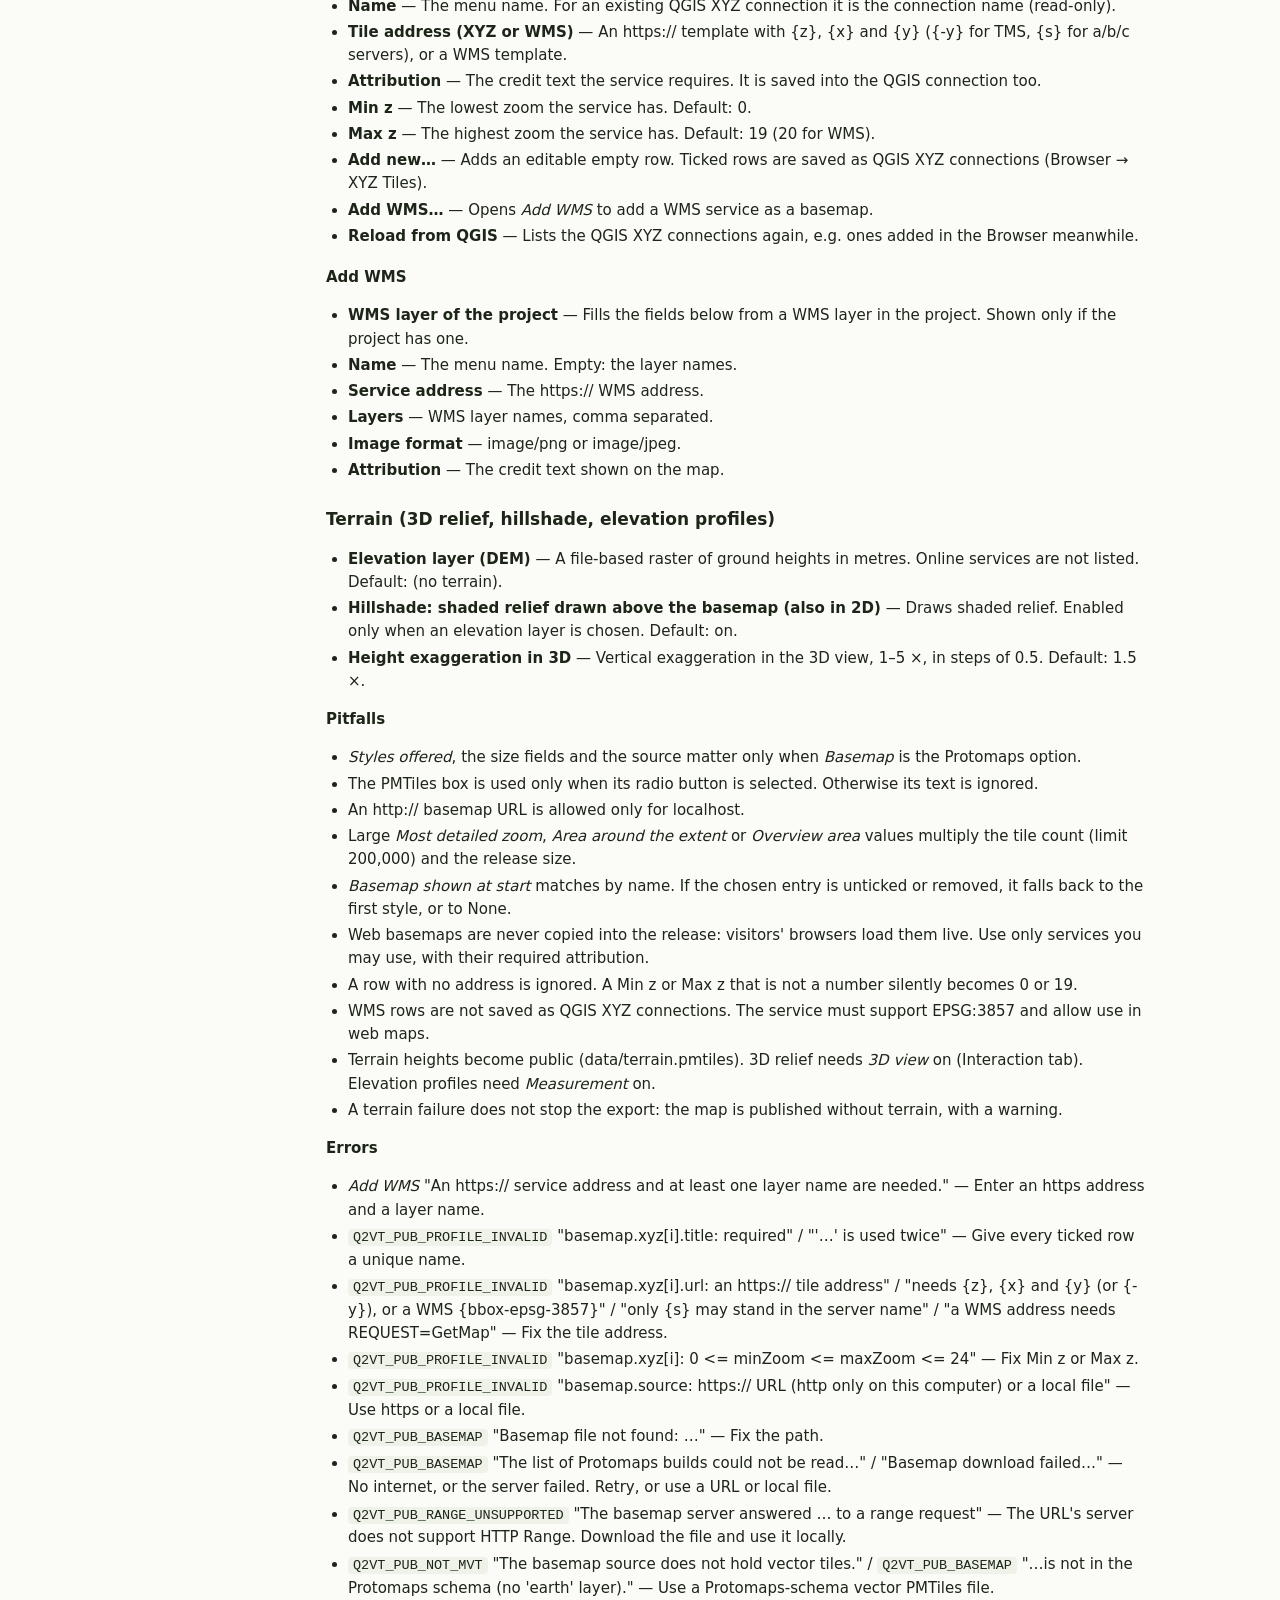
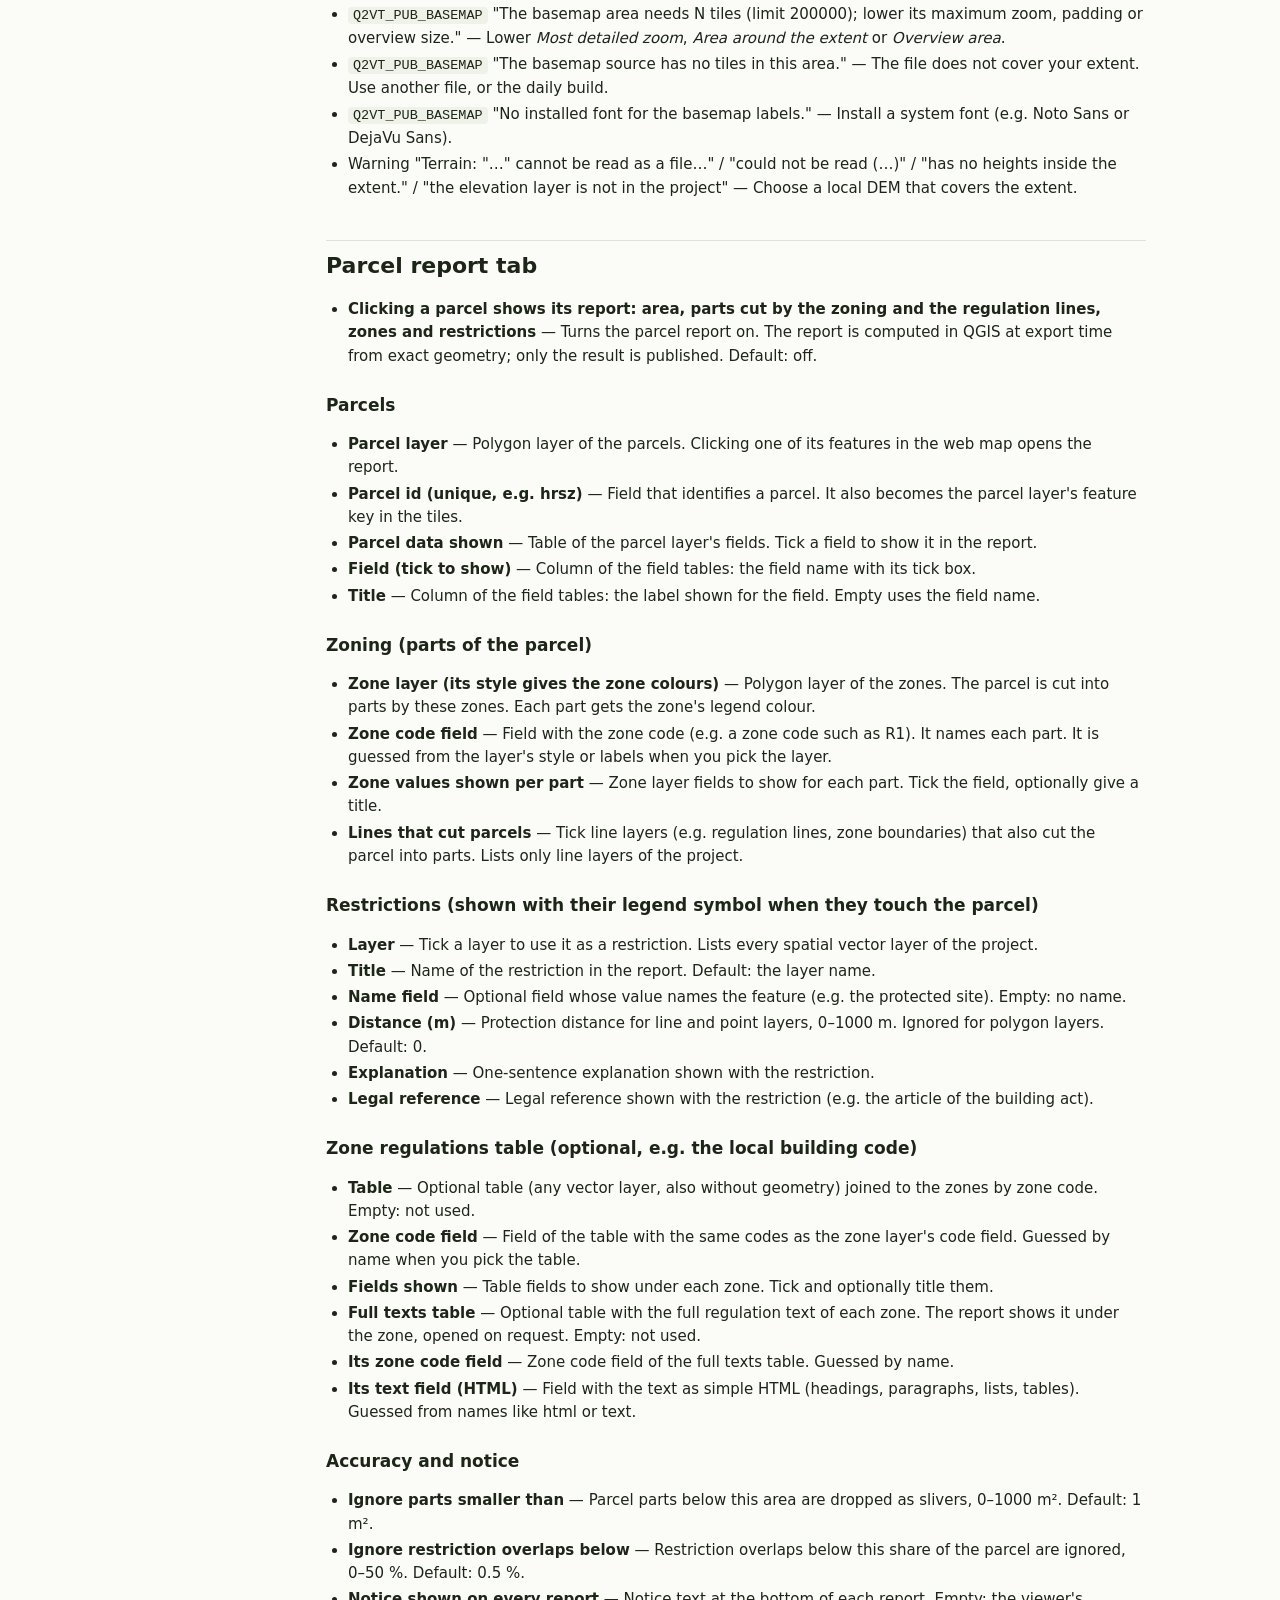
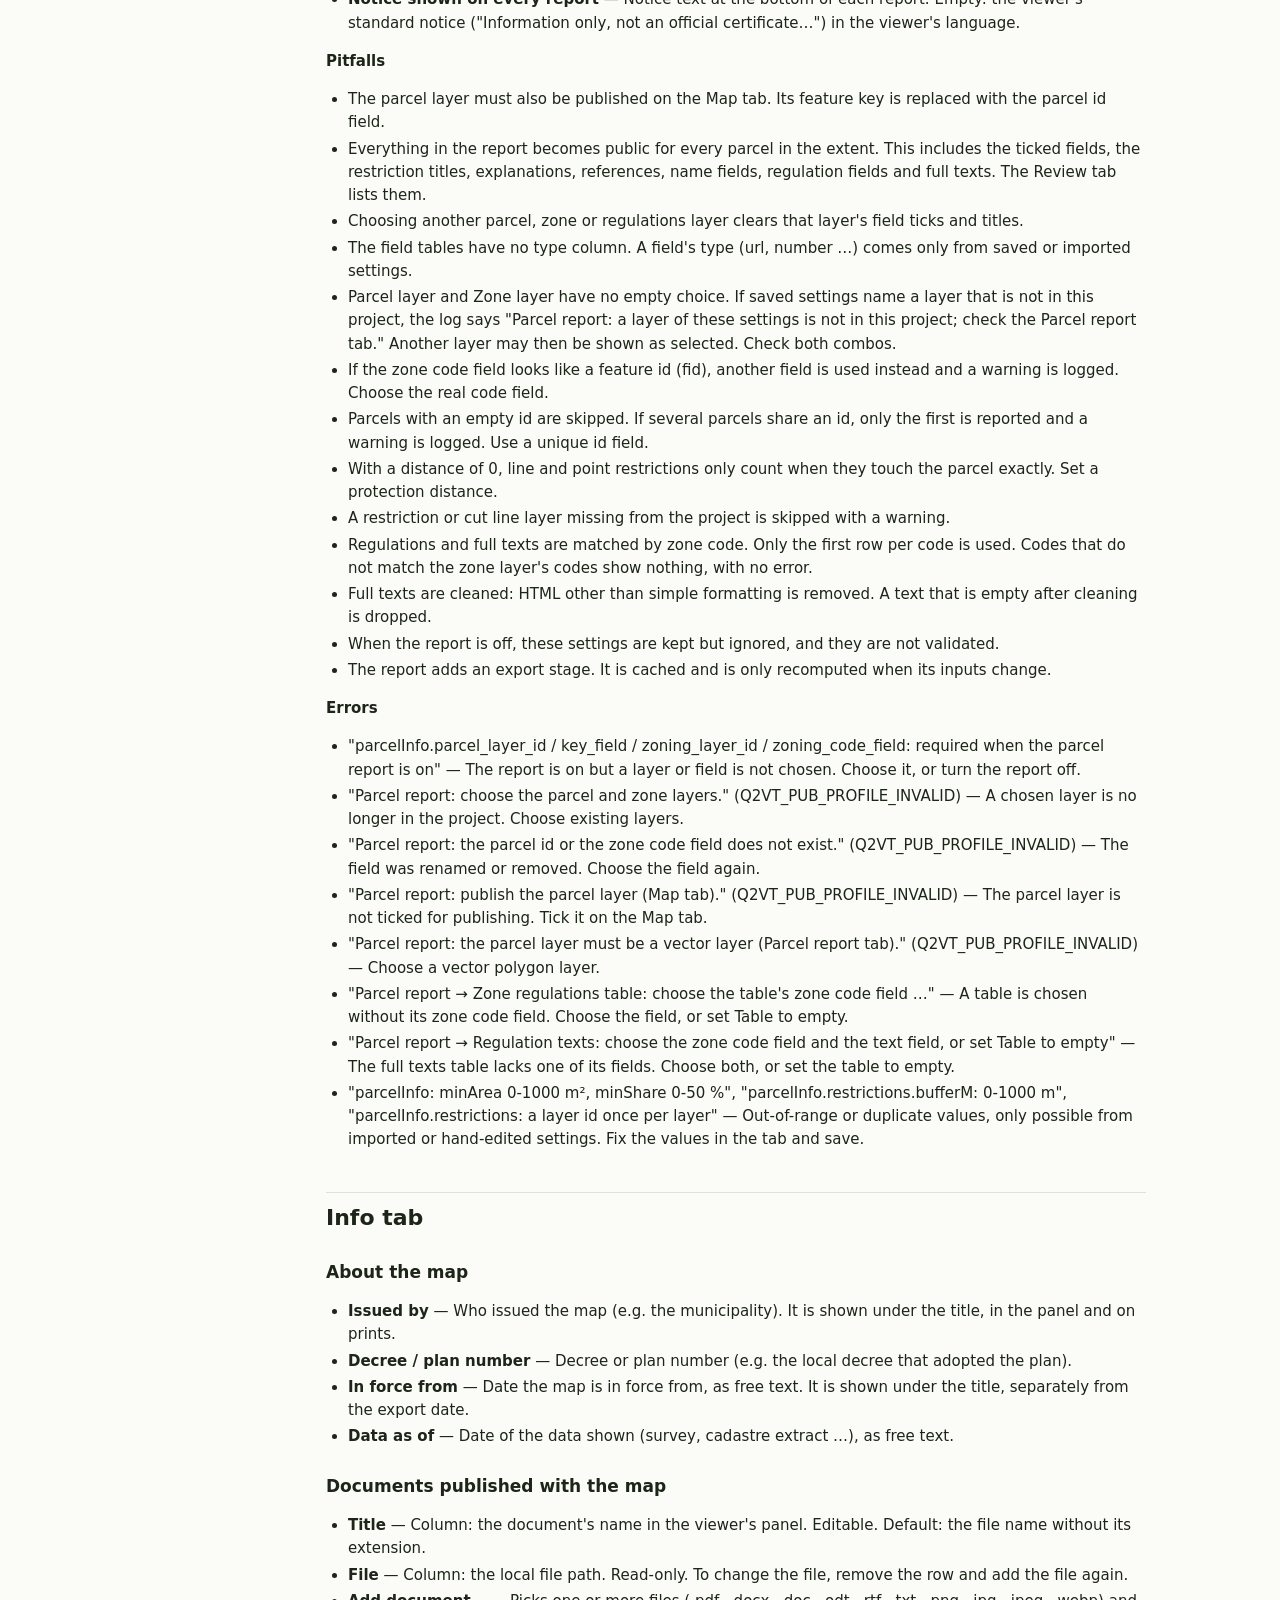
==== commit 012bac6e: "User guide: eaabc9a" ====
--- a/usage/index.html
+++ b/usage/index.html
@@ -63,7 +63,7 @@
 <body>
 <header>
   <img src="icons/icon.png" alt="">
-  <div><div class="name">QWebMap user guide</div><div class="ver">version 4.61.2 · <a href="https://github.com/danzig666/QWebMap">GitHub</a> · <a href="https://danzig666.github.io/QWebMap/">demo map</a></div></div>
+  <div><div class="name">QWebMap user guide</div><div class="ver">version 4.61.3 · <a href="https://github.com/danzig666/QWebMap">GitHub</a> · <a href="https://danzig666.github.io/QWebMap/">demo map</a></div></div>
   <button id="toc-button" type="button" aria-expanded="false" aria-controls="toc">Contents</button>
   <input id="find" type="search" placeholder="Find an option…" aria-label="Find an option">
 </header>
@@ -105,7 +105,7 @@
 <a href="#keeping-this-guide-up-to-date">Keeping this guide up to date</a></nav>
 <main>
 <h1 id="qwebmap-user-guide">QWebMap user guide</h1>
-<p>QWebMap publishes a QGIS project as a fast, accurate web map: vector tiles in one PMTiles file, a ready viewer, and a static site you can open locally, upload to Cloudflare R2 / S3 or copy to any web server. This guide is for QWebMap 4.61.2, the generic edition. Everything is set in one window: <strong>Web → QWebMap: Publish Web Map…</strong> (or its toolbar button). The settings are saved in the project.</p>
+<p>QWebMap publishes a QGIS project as a fast, accurate web map: vector tiles in one PMTiles file, a ready viewer, and a static site you can open locally, upload to Cloudflare R2 / S3 or copy to any web server. This guide is for QWebMap 4.61.3, the generic edition. Everything is set in one window: <strong>Web → QWebMap: Publish Web Map…</strong> (or its toolbar button). The settings are saved in the project.</p>
 <h2 id="quick-start">Quick start</h2>
 <ol><li>
 <strong>Install.</strong> Download <code>QWebMap-&lt;version&gt;.zip</code> from the <a href="https://github.com/danzig666/QWebMap/releases/latest">latest release</a> (not the <code>-hu</code> file), then <em>Plugins → Manage and Install Plugins → Install from ZIP</em>. QGIS 3.44 or newer, or QGIS 4.
